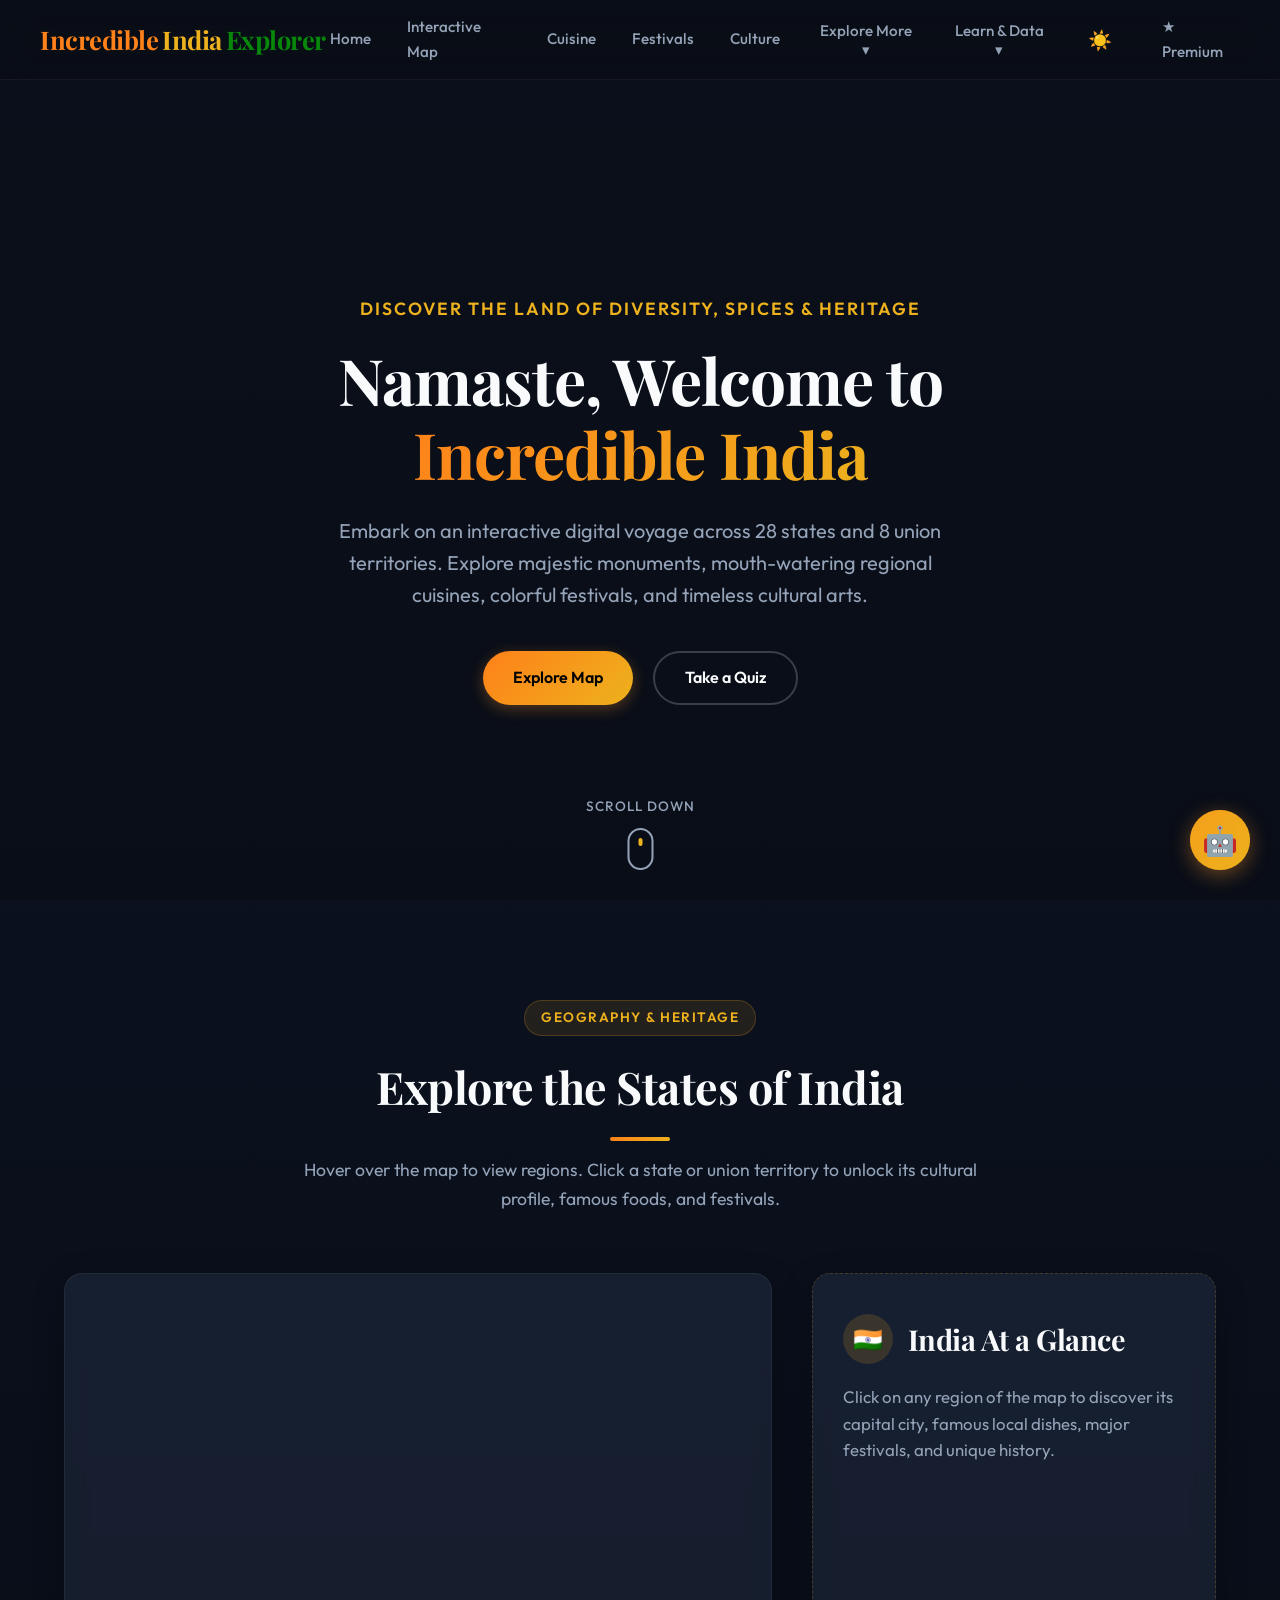
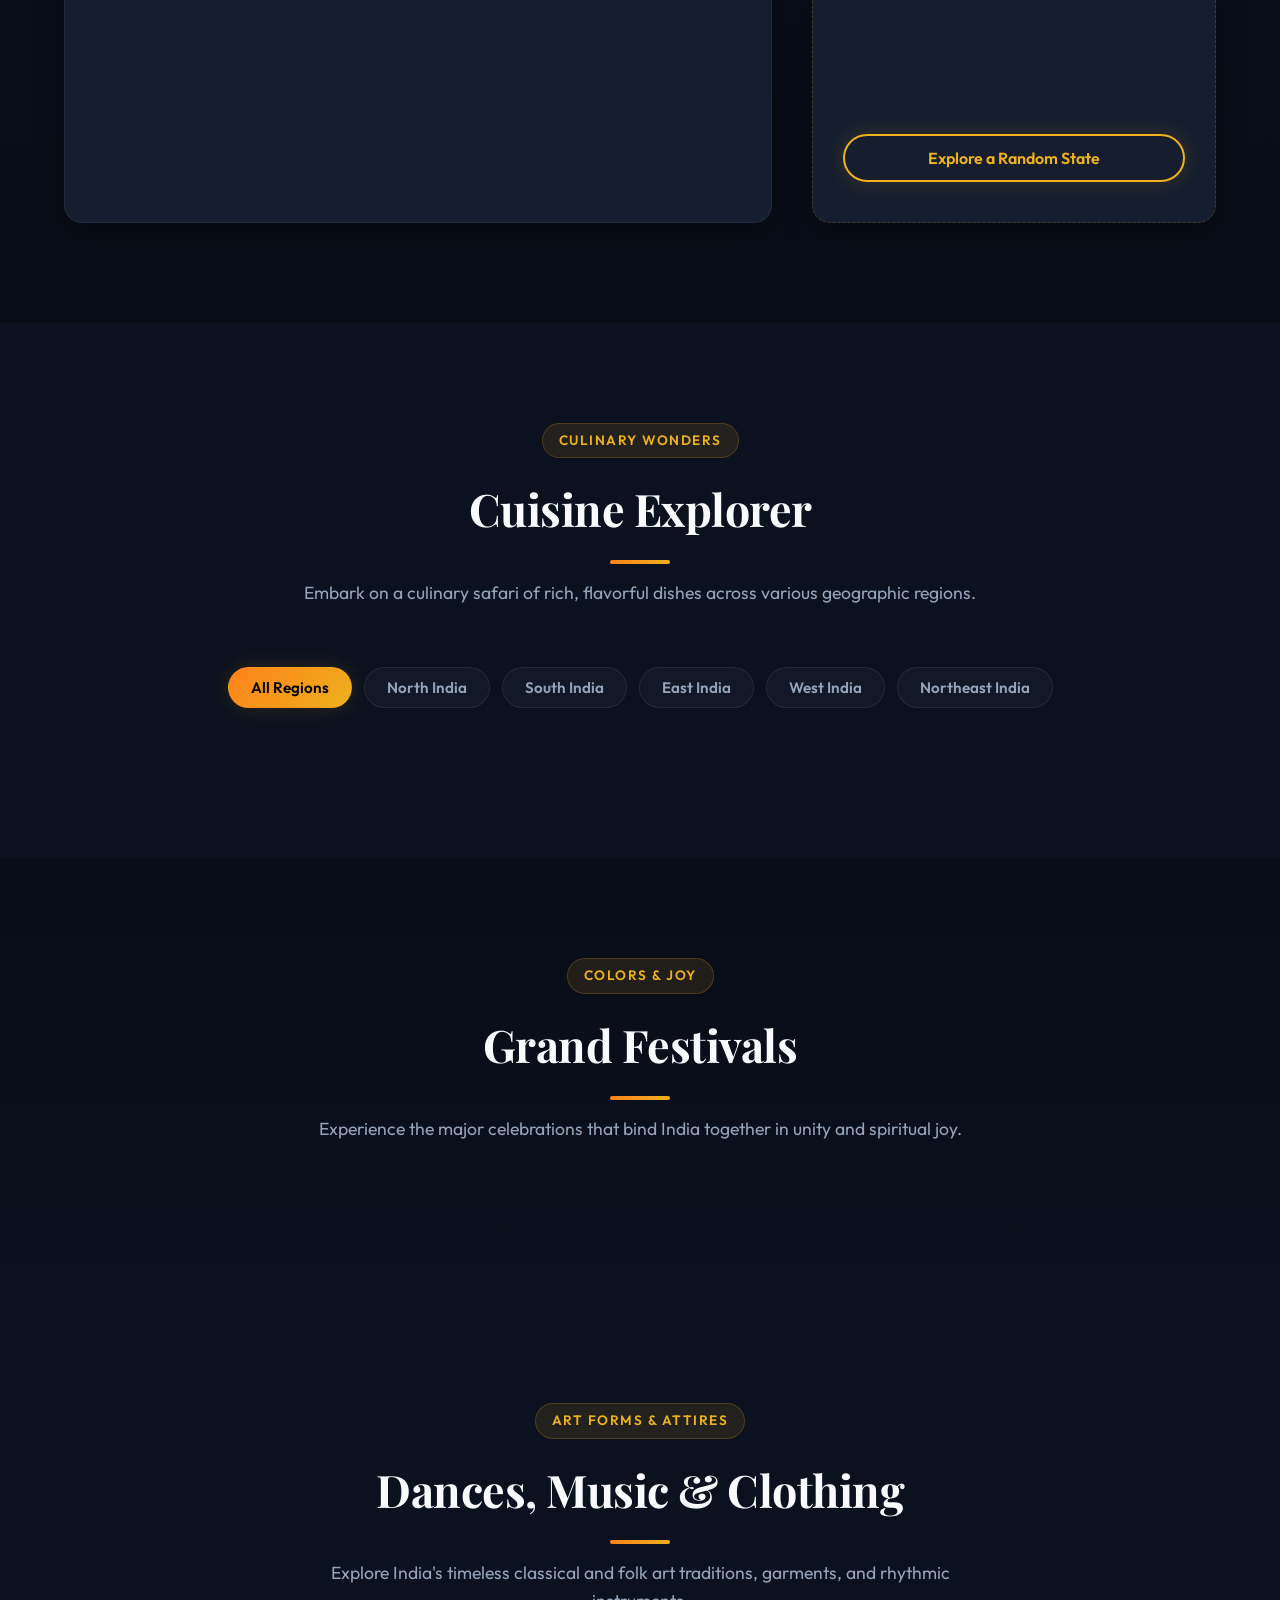
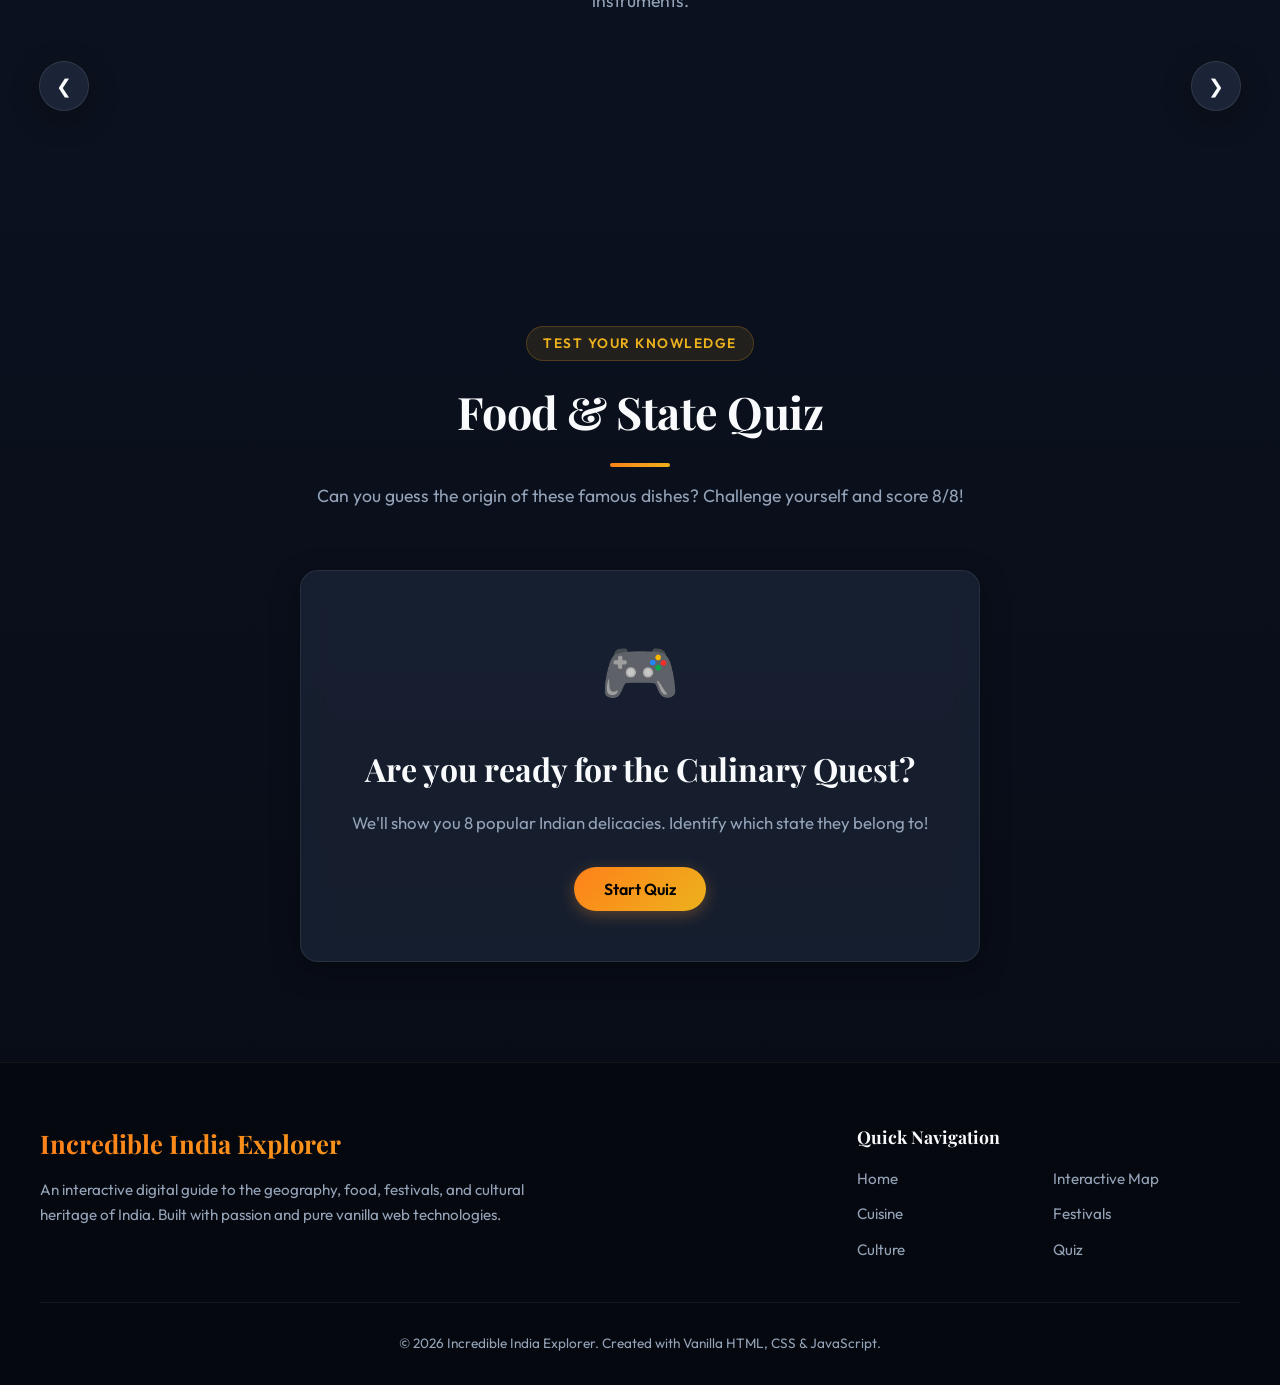
==== index.html @ e89ae126 "feat: add heritage sites explorer page" ====
<!DOCTYPE html>
<html lang="en">

<head>
    <meta charset="UTF-8">
    <meta name="viewport" content="width=device-width, initial-scale=1.0">
    <meta name="description"
        content="Incredible India Explorer - An interactive, animated digital tour of India's states, cuisines, festivals, dances, and vibrant culture.">
    <title>Incredible India Explorer</title>

    <!-- Google Fonts -->
    <link rel="preconnect" href="https://fonts.googleapis.com">
    <link rel="preconnect" href="https://fonts.gstatic.com" crossorigin>
    <link
        href="https://fonts.googleapis.com/css2?family=Outfit:wght@300;400;500;600;700;800&family=Playfair+Display:ital,wght@0,400;0,600;0,700;1,400&display=swap"
        rel="stylesheet">

    <!-- Custom Stylesheet -->
    <link rel="stylesheet" href="styles.css">
</head>

<body>

    <!-- Sticky Navigation Bar -->
    <header class="navbar" id="navbar">
        <div class="nav-container">
            <a href="#home" class="nav-logo" id="nav-logo">
                <span class="saffron">Incredible</span>
                <span class="gold">India</span>
                <span class="green">Explorer</span>
            </a>
            <button class="menu-toggle" id="menu-toggle" aria-label="Toggle Menu">
                <span class="bar"></span>
                <span class="bar"></span>
                <span class="bar"></span>
            </button>
            <nav class="nav-menu" id="nav-menu">
                <a href="index.html#home" class="nav-link active" id="link-home">Home</a>
                <a href="index.html#map" class="nav-link" id="link-map">Interactive Map</a>
                <a href="cuisine.html" class="nav-link" id="link-cuisine">Cuisine</a>
                <a href="festivals.html" class="nav-link" id="link-festivals">Festivals</a>
                <a href="culture.html" class="nav-link" id="link-culture">Culture</a>
                <div class="nav-dropdown">
                    <button class="nav-link dropdown-toggle" id="link-explore-more">Explore More ▾</button>
                    <div class="dropdown-menu">
                        <a href="travel.html" class="dropdown-item">Travel & Destinations</a>
                        <a href="wildlife.html" class="dropdown-item">Nature & Wildlife</a>
                        <a href="heritage.html" class="dropdown-item">Heritage Sites</a>
                        <a href="personalities.html" class="dropdown-item">Famous Personalities</a>
                        <a href="spiritual.html" class="dropdown-item">Spiritual India</a>
                        <a href="arts-crafts.html" class="dropdown-item">Arts & Crafts</a>
                    </div>
                </div>
                <div class="nav-dropdown">
                    <button class="nav-link dropdown-toggle" id="link-learn-data">Learn & Data ▾</button>
                    <div class="dropdown-menu">
                        <a href="smart-cities.html" class="dropdown-item">Smart Cities</a>
                        <a href="languages.html" class="dropdown-item">Languages of India</a>
                        <a href="data-india.html" class="dropdown-item">Data & Statistics</a>
                        <a href="learn.html" class="dropdown-item">Learn & Quiz</a>
                    </div>
                </div>
                <button id="theme-toggle" class="btn-theme-toggle" aria-label="Toggle Dark/Light Mode" title="Toggle Light Mode">☀️</button>
                <a href="premium.html" class="nav-link premium-link">★ Premium</a>
            </nav>
        </div>
    </header>

    <!-- Main Content -->
    <main>

        <!-- Hero Section -->
        <section id="home" class="hero-section scroll-section">
            <video autoplay muted loop playsinline class="hero-video">
                <source
                    src="https://assets.mixkit.co/videos/preview/mixkit-landscape-of-mountains-and-a-lake-at-sunset-31514-large.mp4"
                    type="video/mp4">
            </video>
            <div class="hero-overlay"></div>
            <div class="hero-content">
                <span class="hero-tagline animate-fade-in">Discover the land of diversity, spices & heritage</span>
                <h1 class="hero-title animate-slide-up">Namaste, Welcome to <br><span class="highlight">Incredible
                        India</span></h1>
                <p class="hero-description animate-fade-in-delayed">
                    Embark on an interactive digital voyage across 28 states and 8 union territories. Explore majestic
                    monuments, mouth-watering regional cuisines, colorful festivals, and timeless cultural arts.
                </p>
                <div class="hero-buttons animate-fade-in-delayed">
                    <a href="#map" class="btn btn-primary" id="btn-explore-map">Explore Map</a>
                    <a href="#quiz" class="btn btn-secondary" id="btn-start-quiz-hero">Take a Quiz</a>
                </div>
            </div>
            <div class="hero-scroll-indicator">
                <span>Scroll Down</span>
                <div class="mouse-icon">
                    <div class="wheel"></div>
                </div>
            </div>
        </section>

        <!-- Map Section -->
        <section id="map" class="map-section scroll-section fade-in-section">
            <div class="section-container">
                <div class="section-header">
                    <span class="section-badge">Geography & Heritage</span>
                    <h2>Explore the States of India</h2>
                    <p class="section-subtitle">Hover over the map to view regions. Click a state or union territory to
                        unlock its cultural profile, famous foods, and festivals.</p>
                </div>

                <div class="map-wrapper">
                    <!-- Interactive Map Container -->
                    <div class="map-container" id="map-container">
                        <!-- SVG map injected here by app.js -->
                        <div class="map-loading" id="map-loading">Loading interactive map...</div>
                    </div>

                    <!-- Quick Info Panel / Map Controls -->
                    <div class="map-sidebar">
                        <div class="info-card default-info" id="quick-info-panel">
                            <div id="info-panel-content">
                                <div class="info-card-header">
                                    <div class="icon-circle">🇮🇳</div>
                                    <h3>India At a Glance</h3>
                                </div>
                                <p class="info-card-text">
                                    Click on any region of the map to discover its capital city, famous local dishes,
                                    major festivals, and unique history.
                                </p>
                            </div>
                            <div class="map-action-box">
                                <button class="btn btn-gold ripple" id="btn-random-state">Explore a Random
                                    State</button>

                            </div>
                        </div>
                    </div>
                </div>
        </section>

        <!-- Cuisine Explorer Section -->
        <section id="cuisine" class="cuisine-section scroll-section fade-in-section">
            <div class="section-container">
                <div class="section-header">
                    <span class="section-badge">Culinary Wonders</span>
                    <h2>Cuisine Explorer</h2>
                    <p class="section-subtitle">Embark on a culinary safari of rich, flavorful dishes across various
                        geographic regions.</p>
                </div>

                <!-- Region Filter Tabs -->
                <div class="tab-container">
                    <button class="tab-btn active" data-region="all" id="tab-all">All Regions</button>
                    <button class="tab-btn" data-region="north" id="tab-north">North India</button>
                    <button class="tab-btn" data-region="south" id="tab-south">South India</button>
                    <button class="tab-btn" data-region="east" id="tab-east">East India</button>
                    <button class="tab-btn" data-region="west" id="tab-west">West India</button>
                    <button class="tab-btn" data-region="northeast" id="tab-northeast">Northeast India</button>
                </div>

                <!-- Cuisine Cards Grid -->
                <div class="cuisine-grid" id="cuisine-grid">
                    <!-- Dynamic cuisine cards injected here by app.js -->
                </div>
            </div>
        </section>

        <!-- Festivals Section -->
        <section id="festivals" class="festivals-section scroll-section fade-in-section">
            <div class="section-container">
                <div class="section-header">
                    <span class="section-badge">Colors & Joy</span>
                    <h2>Grand Festivals</h2>
                    <p class="section-subtitle">Experience the major celebrations that bind India together in unity and
                        spiritual joy.</p>
                </div>

                <!-- Festivals Scrollable Timeline / Cards -->
                <div class="festival-timeline" id="festival-timeline">
                    <!-- Dynamic festival cards injected here by app.js -->
                </div>
            </div>
        </section>

        <!-- Culture Section -->
        <section id="culture" class="culture-section scroll-section fade-in-section">
            <div class="section-container">
                <div class="section-header">
                    <span class="section-badge">Art Forms & Attires</span>
                    <h2>Dances, Music & Clothing</h2>
                    <p class="section-subtitle">Explore India's timeless classical and folk art traditions, garments,
                        and rhythmic instruments.</p>
                </div>

                <!-- Custom Slider Outer -->
                <div class="slider-wrapper">
                    <button class="slider-control prev" id="slider-prev" aria-label="Previous Slide">&#10094;</button>

                    <div class="slider-container" id="slider-container">
                        <div class="slider-track" id="slider-track">
                            <!-- Dynamic culture cards injected here by app.js -->
                        </div>
                    </div>

                    <button class="slider-control next" id="slider-next" aria-label="Next Slide">&#10095;</button>
                </div>

                <!-- Slider Navigation Dots -->
                <div class="slider-dots" id="slider-dots">
                    <!-- Dynamic dots injected here by app.js -->
                </div>
            </div>
        </section>

        <!-- Quiz Section -->
        <section id="quiz" class="quiz-section scroll-section fade-in-section">
            <div class="section-container">
                <div class="section-header">
                    <span class="section-badge">Test Your Knowledge</span>
                    <h2>Food & State Quiz</h2>
                    <p class="section-subtitle">Can you guess the origin of these famous dishes? Challenge yourself and
                        score 8/8!</p>
                </div>

                <div class="quiz-card" id="quiz-card">
                    <!-- Quiz Intro Screen -->
                    <div class="quiz-screen" id="quiz-intro-screen">
                        <div class="quiz-icon">🎮</div>
                        <h3>Are you ready for the Culinary Quest?</h3>
                        <p>We'll show you 8 popular Indian delicacies. Identify which state they belong to!</p>
                        <button class="btn btn-primary ripple" id="btn-start-quiz">Start Quiz</button>
                    </div>

                    <!-- Quiz Question Screen -->
                    <div class="quiz-screen hidden" id="quiz-question-screen">
                        <div class="quiz-progress-bar-wrapper">
                            <div class="quiz-progress-text">Question <span id="current-q-num">1</span> of 8</div>
                            <div class="quiz-progress-bar">
                                <div class="quiz-progress-fill" id="quiz-progress-fill"></div>
                            </div>
                        </div>

                        <h3 class="quiz-question" id="quiz-question-text">Which state is famous for the dish 'Litti
                            Chokha'?</h3>

                        <div class="quiz-options-grid" id="quiz-options-grid">
                            <!-- Dynamic options buttons injected here by app.js -->
                        </div>

                        <div class="quiz-feedback hidden" id="quiz-feedback">
                            <div class="feedback-icon" id="feedback-icon"></div>
                            <div class="feedback-text" id="feedback-text">Correct!</div>
                        </div>
                    </div>

                    <!-- Quiz Result Screen -->
                    <div class="quiz-screen hidden" id="quiz-result-screen">
                        <div class="quiz-icon" id="quiz-result-icon">🏆</div>
                        <h3>Quiz Completed!</h3>
                        <div class="quiz-score-display">
                            Your Score: <span id="quiz-final-score">0</span> / 8
                        </div>
                        <p id="quiz-result-message">Fantastic work! You are a true Indian Cuisine Connoisseur!</p>
                        <button class="btn btn-primary ripple" id="btn-restart-quiz">Play Again</button>
                    </div>
                </div>
            </div>
        </section>

    </main>

    <!-- Footer -->
    <footer class="footer">
        <div class="footer-container">
            <div class="footer-brand">
                <h3>Incredible India Explorer</h3>
                <p>An interactive digital guide to the geography, food, festivals, and cultural heritage of India. Built
                    with passion and pure vanilla web technologies.</p>
            </div>
            <div class="footer-links">
                <h4>Quick Navigation</h4>
                <ul>
                    <li><a href="index.html#home">Home</a></li>
                    <li><a href="index.html#map">Interactive Map</a></li>
                    <li><a href="cuisine.html">Cuisine</a></li>
                    <li><a href="festivals.html">Festivals</a></li>
                    <li><a href="culture.html">Culture</a></li>
                    <li><a href="index.html#quiz">Quiz</a></li>
                </ul>
            </div>
            
        </div>
        <div class="footer-credits" style="align-self: center;">
            <p>&copy; 2026 Incredible India Explorer. Created with Vanilla HTML, CSS & JavaScript.</p>
        </div>
    </footer>

    <!-- Animated Story Immersive Overlay Panel for States -->
    <div class="story-overlay" id="state-story-overlay">
        <!-- Controls Header: Close overlay & Audio Toggle -->
        <div class="story-controls-header">
            <button class="story-back-btn" id="state-story-back-btn">
                <span class="arrow">&larr;</span> Return to Map
            </button>
            <button class="story-audio-btn" id="state-story-audio-btn">
                <span class="audio-icon">🔊</span> Listen to Soundscape
            </button>
        </div>

        <!-- Overlay Split Grid -->
        <div class="story-split-grid">
            <!-- Left Side: Interactive Animation Canvas -->
            <div class="story-canvas" id="state-story-canvas">
                <div class="canvas-visual-frame">
                    <img id="state-story-img" src="" alt="State Map">
                    <div id="state-svg-container">
                        <!-- The SVG path of the state will be injected here -->
                    </div>
                    <!-- Dynamic particles container -->
                    <div class="canvas-particles" id="state-canvas-particles"></div>
                    <!-- Custom CSS shapes container -->
                    <div class="canvas-shape-container" id="state-canvas-shape-container"></div>
                </div>
            </div>

            <!-- Right Side: Storytelling Text Container -->
            <div class="story-content-panel">
                <div class="story-content-scroll">
                    <span class="story-subtitle" id="state-story-subtitle">State Profile</span>
                    <h2 class="story-title" id="state-story-title">Rajasthan</h2>

                    <p class="modal-capital-line">
                        Capital: <span id="state-story-capital" class="gold" style="font-weight: 600;">Jaipur</span>
                    </p>

                    <!-- Saffron-white-green horizontal accent bar -->
                    <div class="story-accent-bar">
                        <span class="saffron-dot"></span>
                        <span class="white-dot"></span>
                        <span class="green-dot"></span>
                    </div>

                    <div class="story-text-container">
                        <p class="story-paragraph drop-cap" id="state-story-main-text">
                            Story text will load here.
                        </p>
                    </div>

                    <!-- Highlights Box -->
                    <div class="story-highlights-box">
                        <h4>Cultural Highlights</h4>
                        <div class="highlights-grid" id="state-story-highlights-grid">
                            <!-- Injected by JS -->
                        </div>
                    </div>
                </div>
            </div>
        </div>
    </div>

    <!-- Floating Map Tooltip -->
    <div class="map-tooltip" id="map-tooltip">State Name</div>

    <!-- Scroll To Top Button -->
    <button class="btn-scroll-top" id="btn-scroll-top" aria-label="Scroll to Top">&#8593;</button>

    <!-- Bharat Guide AI FAB & Chat Window -->
    <div class="bharat-guide-container">
        <!-- Floating Action Button -->
        <button class="fab-guide" id="fab-guide" aria-label="Open Bharat Guide">
            <span class="fab-icon">🤖</span>
            <span class="fab-pulse"></span>
        </button>

        <!-- Chat Interface -->
        <div class="guide-chat-window glass-card" id="guide-chat-window">
            <div class="chat-header">
                <div class="chat-header-info">
                    <span class="bot-avatar">🤖</span>
                    <div>
                        <h4 class="saffron">Bharat Guide</h4>
                        <span class="online-status">Online • Ask about India</span>
                    </div>
                </div>
                <button class="btn-icon" id="btn-close-chat" aria-label="Close Chat">&times;</button>
            </div>

            <div class="chat-messages" id="chat-messages">
                <div class="message bot-message">
                    <div class="chat-body" id="chat-body">
                    <div class="chat-message bot">Namaste! I am Bharat, your personalized AI Travel Planner and Story Narrator. How can I assist you in exploring India today?</div>
                    
                    <div class="chat-chips">
                        <span class="chat-chip">🗺️ Plan a 5-day Kerala trip</span>
                        <span class="chat-chip">📖 Tell me a Rajput story</span>
                        <span class="chat-chip">🏛️ History of Taj Mahal</span>
                    </div>
                </div>
                </div>
            </div>

            <div class="chat-input-area">
                <input type="text" id="chat-input" placeholder="Type your question..." aria-label="Chat input">
                <button id="btn-send-msg" class="btn-send" aria-label="Send Message">➤</button>
            </div>
        </div>
    </div>

    <!-- JavaScript Files -->
    <script src="data.js"></script>
    <script src="chatbot-data.js"></script>
    <script src="app.js"></script>
</body>

</html>
---- styles.css ----
/* ==========================================================================
   INCREDIBLE INDIA EXPLORER - STYLESHEET
   Vanilla CSS with CSS Grid, Flexbox, Keyframes and Scroll-triggered animations.
   ========================================================================== */

/* Design Tokens & Theme Variables */
:root {
    --primary: hsl(27, 100%, 55%);
    /* #FF9933 - Energy, courage (default primary) */
    --primary-saffron: hsl(27, 100%, 55%);
    /* #FF9933 - Energy, courage */
    --primary-green: hsl(122, 90%, 28%);
    /* #128807 - Prosperity, life */
    --primary-gold: hsl(43, 85%, 52%);
    /* #FFB01F - Splendor, culture */
    --primary-gold-alt: hsl(40, 75%, 48%);
    --bg-dark-deep: hsl(222, 47%, 8%);
    /* #090D16 - Deep base bg */
    --bg-dark-card: rgba(30, 41, 59, 0.65);
    /* #1E293B with transparency */
    --bg-dark-modal: hsl(222, 35%, 12%);
    /* Dark modal solid */

    --text-light: hsl(210, 40%, 98%);
    /* Near white */
    --text-muted: hsl(215, 20%, 65%);
    /* Soft gray-blue */

    --gradient-saffron-gold: linear-gradient(135deg, var(--primary-saffron) 0%, var(--primary-gold) 100%);
    --gradient-gold-green: linear-gradient(135deg, var(--primary-gold) 0%, var(--primary-green) 100%);
    --gradient-card-border: linear-gradient(135deg, rgba(255, 153, 51, 0.15) 0%, rgba(18, 136, 7, 0.15) 100%);
    --gradient-card-border-hover: linear-gradient(135deg, var(--primary-saffron) 0%, var(--primary-gold) 50%, var(--primary-green) 100%);

    --shadow-soft: 0 8px 30px rgba(0, 0, 0, 0.3);
    --shadow-glow: 0 0 20px rgba(255, 176, 31, 0.15);
    --shadow-glow-active: 0 0 25px rgba(255, 153, 51, 0.35);

    --font-heading: 'Playfair Display', Georgia, serif;
    --font-body: 'Outfit', sans-serif;

    --navbar-height: 80px;
    --border-radius-lg: 18px;
    --border-radius-sm: 8px;
    --transition-smooth: all 0.4s cubic-bezier(0.165, 0.84, 0.44, 1);
    --transition-snappy: all 0.25s cubic-bezier(0.4, 0, 0.2, 1);
}

/* Base Reset & Typography */
* {
    margin: 0;
    padding: 0;
    box-sizing: border-box;
    scroll-behavior: smooth;
}

.hidden {
    display: none !important;
}

body {
    background-color: var(--bg-dark-deep);
    color: var(--text-light);
    font-family: var(--font-body);
    line-height: 1.6;
    overflow-x: hidden;
    -webkit-font-smoothing: antialiased;
}

a {
    color: inherit;
    text-decoration: none;
}

ul {
    list-style: none;
}

img {
    max-width: 100%;
    height: auto;
    display: block;
}

h1,
h2,
h3,
h4 {
    font-family: var(--font-heading);
    font-weight: 700;
}

button {
    font-family: var(--font-body);
}

/* Scrollbar Styling */
::-webkit-scrollbar {
    width: 10px;
}

::-webkit-scrollbar-track {
    background: var(--bg-dark-deep);
}

::-webkit-scrollbar-thumb {
    background: rgba(255, 176, 31, 0.2);
    border-radius: var(--border-radius-sm);
    border: 2px solid var(--bg-dark-deep);
}

::-webkit-scrollbar-thumb:hover {
    background: var(--primary-saffron);
}

/* ==========================================================================
   REUSABLE UTILITIES & COMPONENTS
   ========================================================================== */

.section-container {
    width: 100%;
    max-width: 1200px;
    margin: 0 auto;
    padding: 100px 24px;
}

.section-header {
    text-align: center;
    margin-bottom: 60px;
    max-width: 700px;
    margin-left: auto;
    margin-right: auto;
}

.section-badge {
    display: inline-block;
    padding: 6px 16px;
    border-radius: 30px;
    background: rgba(255, 176, 31, 0.1);
    color: var(--primary-gold);
    font-size: 0.85rem;
    font-weight: 600;
    letter-spacing: 1.5px;
    text-transform: uppercase;
    margin-bottom: 15px;
    border: 1px solid rgba(255, 176, 31, 0.2);
}

.section-header h2 {
    font-size: 2.8rem;
    margin-bottom: 15px;
    letter-spacing: -0.5px;
}

.section-header h2::after {
    content: '';
    display: block;
    width: 60px;
    height: 4px;
    background: var(--gradient-saffron-gold);
    margin: 15px auto 0;
    border-radius: 2px;
}

.section-subtitle {
    font-size: 1.1rem;
    color: var(--text-muted);
}

/* Buttons and Ripple effect foundation */
.btn {
    display: inline-flex;
    align-items: center;
    justify-content: center;
    padding: 12px 30px;
    font-size: 1rem;
    font-weight: 600;
    border-radius: 30px;
    cursor: pointer;
    transition: var(--transition-smooth);
    border: none;
    position: relative;
    overflow: hidden;
    z-index: 1;
}

.btn-primary {
    background: var(--gradient-saffron-gold);
    color: #000;
    box-shadow: 0 4px 15px rgba(255, 153, 51, 0.3);
}

.btn-primary:hover {
    transform: translateY(-2px);
    box-shadow: 0 8px 25px rgba(255, 153, 51, 0.5);
    background: linear-gradient(135deg, var(--primary-gold) 0%, var(--primary-saffron) 100%);
}

.btn-secondary {
    background: transparent;
    color: var(--text-light);
    border: 2px solid rgba(255, 255, 255, 0.2);
}

.btn-secondary:hover {
    background: rgba(255, 255, 255, 0.05);
    border-color: var(--text-light);
    transform: translateY(-2px);
}

.btn-gold {
    background: transparent;
    color: var(--primary-gold);
    border: 2px solid var(--primary-gold);
    box-shadow: var(--shadow-glow);
}

.btn-gold:hover {
    background: var(--primary-gold);
    color: #000;
    transform: translateY(-2px);
    box-shadow: 0 6px 20px rgba(255, 176, 31, 0.4);
}

/* Glassmorphism Cards Base */
.glass-card {
    background: var(--bg-dark-card);
    backdrop-filter: blur(12px);
    -webkit-backdrop-filter: blur(12px);
    border: 1px solid rgba(255, 255, 255, 0.08);
    border-radius: var(--border-radius-lg);
    box-shadow: var(--shadow-soft);
    transition: var(--transition-smooth);
}

/* Highlight badge coloring rules */
.saffron {
    color: var(--primary-saffron);
}

.gold {
    color: var(--primary-gold);
}

.green {
    color: var(--primary-green);
}

.saffron-bg {
    background: var(--primary-saffron);
    color: #000;
}

.gold-bg {
    background: var(--primary-gold);
    color: #000;
}

.green-bg {
    background: var(--primary-green);
    color: #fff;
}

/* ==========================================================================
   NAVIGATION BAR
   ========================================================================== */

.navbar {
    position: fixed;
    top: 0;
    left: 0;
    width: 100%;
    height: var(--navbar-height);
    background: rgba(9, 13, 22, 0.8);
    backdrop-filter: blur(15px);
    -webkit-backdrop-filter: blur(15px);
    border-bottom: 1px solid rgba(255, 255, 255, 0.06);
    z-index: 100;
    transition: var(--transition-snappy);
}

.navbar.scrolled {
    height: 70px;
    background: rgba(9, 13, 22, 0.95);
    box-shadow: var(--shadow-soft);
}

.nav-container {
    width: 100%;
    height: 100%;
    margin: 0;
    padding: 0 40px;
    /* Gives nice padding from the extreme edges */
    display: flex;
    align-items: center;
    justify-content: space-between;
}

.nav-logo {
    font-family: var(--font-heading);
    font-size: 1.6rem;
    font-weight: 700;
    letter-spacing: -0.5px;
    display: flex;
    gap: 4px;
}

.nav-menu {
    display: flex;
    gap: 28px;
    align-items: center;
}

.nav-link {
    font-size: 0.95rem;
    font-weight: 500;
    color: var(--text-muted);
    padding: 8px 4px;
    position: relative;
    transition: var(--transition-snappy);
}

.nav-link:hover {
    color: var(--text-light);
}

.nav-link::after {
    content: '';
    position: absolute;
    bottom: 0;
    left: 0;
    width: 0;
    height: 2px;
    background: var(--gradient-saffron-gold);
    transition: var(--transition-snappy);
}

.nav-link:hover::after,
.nav-link.active::after {
    width: 100%;
}

.nav-link.active {
    color: var(--primary-gold);
    font-weight: 600;
}

/* Mobile Menu Toggle */
.menu-toggle {
    display: none;
    flex-direction: column;
    gap: 5px;
    background: transparent;
    border: none;
    cursor: pointer;
    padding: 5px;
}

.menu-toggle .bar {
    width: 25px;
    height: 2px;
    background: var(--text-light);
    transition: var(--transition-snappy);
}

/* ==========================================================================
   HERO SECTION
   ========================================================================== */

.hero-section {
    position: relative;
    width: 100%;
    height: 100vh;
    display: flex;
    align-items: center;
    justify-content: center;
    padding: 0 24px;
    background-image: url('assets/hero_banner.png');
    background-size: cover;
    background-position: center;
    overflow: hidden;
}

.hero-video {
    position: absolute;
    top: 0;
    left: 0;
    width: 100%;
    height: 100%;
    object-fit: cover;
    z-index: 0;
}

.hero-overlay {
    position: absolute;
    top: 0;
    left: 0;
    width: 100%;
    height: 100%;
    background: linear-gradient(to bottom, rgba(9, 13, 22, 0.4) 0%, rgba(9, 13, 22, 0.9) 100%);
    z-index: 1;
}

.hero-content {
    position: relative;
    max-width: 800px;
    text-align: center;
    z-index: 2;
    padding-top: calc(var(--navbar-height) + 20px);
}

.hero-tagline {
    font-size: 1.1rem;
    font-weight: 600;
    text-transform: uppercase;
    letter-spacing: 2px;
    color: var(--primary-gold);
    display: block;
    margin-bottom: 20px;
}

.hero-title {
    font-size: 4rem;
    line-height: 1.15;
    margin-bottom: 25px;
    letter-spacing: -1px;
}

.hero-title .highlight {
    background: var(--gradient-saffron-gold);
    -webkit-background-clip: text;
    -webkit-text-fill-color: transparent;
    font-family: var(--font-heading);
}

.hero-description {
    font-size: 1.25rem;
    color: var(--text-muted);
    margin-bottom: 40px;
    max-width: 650px;
    margin-left: auto;
    margin-right: auto;
}

.hero-buttons {
    display: flex;
    gap: 20px;
    justify-content: center;
}

.hero-scroll-indicator {
    position: absolute;
    bottom: 30px;
    left: 50%;
    transform: translateX(-50%);
    display: flex;
    flex-direction: column;
    align-items: center;
    gap: 10px;
    color: var(--text-muted);
    font-size: 0.85rem;
    font-weight: 500;
    letter-spacing: 1px;
    text-transform: uppercase;
    z-index: 2;
}

.mouse-icon {
    width: 26px;
    height: 42px;
    border: 2px solid var(--text-muted);
    border-radius: 20px;
    position: relative;
}

.mouse-icon .wheel {
    width: 4px;
    height: 8px;
    background: var(--primary-gold);
    border-radius: 2px;
    position: absolute;
    top: 8px;
    left: 50%;
    transform: translateX(-50%);
    animation: scroll-wheel 1.5s infinite;
}

@keyframes scroll-wheel {
    0% {
        top: 8px;
        opacity: 1;
    }

    100% {
        top: 22px;
        opacity: 0;
    }
}

/* ==========================================================================
   INTERACTIVE MAP SECTION
   ========================================================================== */

.map-section {
    background: linear-gradient(to bottom, var(--bg-dark-deep) 0%, hsl(222, 47%, 6%) 100%);
}

.map-wrapper {
    display: grid;
    grid-template-columns: 1.4fr 0.8fr;
    gap: 40px;
    align-items: center;
}

.map-container {
    background: var(--bg-dark-card);
    backdrop-filter: blur(10px);
    border: 1px solid rgba(255, 255, 255, 0.06);
    border-radius: var(--border-radius-lg);
    padding: 30px;
    box-shadow: var(--shadow-soft);
    display: flex;
    align-items: center;
    justify-content: center;
    position: relative;
    min-height: 550px;
}

.map-loading {
    color: var(--text-muted);
    font-size: 1.1rem;
    animation: pulse 1.5s infinite ease-in-out;
}

/* SVG Map styling */
.india-svg-map {
    width: 100%;
    max-height: 580px;
    height: auto;
}

.india-svg-map path {
    fill: hsl(220, 25%, 20%);
    stroke: hsl(220, 25%, 35%);
    stroke-width: 1;
    stroke-linejoin: round;
    transition: var(--transition-snappy);
    cursor: pointer;
}

/* Map hover, selection styles */
.india-svg-map path:hover {
    fill: var(--primary-saffron);
    stroke: var(--primary-gold);
    stroke-width: 2;
    filter: drop-shadow(0 0 10px rgba(255, 153, 51, 0.4));
    transform: scale(1.002);
}

.india-svg-map path.highlighted-active {
    fill: var(--primary-gold) !important;
    stroke: var(--primary-saffron) !important;
    stroke-width: 2.5;
    animation: map-pulse-glow 2s infinite alternate;
}

@keyframes map-pulse-glow {
    0% {
        filter: drop-shadow(0 0 5px rgba(255, 176, 31, 0.5));
    }

    100% {
        filter: drop-shadow(0 0 20px rgba(255, 153, 51, 0.8));
    }
}

/* Sidebar panel control styles */
.map-sidebar {
    height: 100%;
    display: flex;
    align-items: stretch;
}

.info-card {
    background: var(--bg-dark-card);
    backdrop-filter: blur(10px);
    border: 1.5px dashed rgba(255, 176, 31, 0.2);
    border-radius: var(--border-radius-lg);
    padding: 40px 30px;
    display: flex;
    flex-direction: column;
    justify-content: center;
    box-shadow: var(--shadow-soft);
    width: 100%;
    transition: var(--transition-smooth);
}

.info-card.active-state {
    border-style: solid;
    border-color: rgba(255, 176, 31, 0.4);
    box-shadow: var(--shadow-glow);
}

.info-card-header {
    display: flex;
    align-items: center;
    gap: 15px;
    margin-bottom: 20px;
}

.icon-circle {
    width: 50px;
    height: 50px;
    border-radius: 50%;
    background: rgba(255, 176, 31, 0.15);
    display: flex;
    align-items: center;
    justify-content: center;
    font-size: 1.5rem;
}

.info-card h3 {
    font-size: 1.8rem;
    letter-spacing: -0.5px;
}

.info-card-text {
    font-size: 1.05rem;
    color: var(--text-muted);
    margin-bottom: 30px;
}

.map-action-box {
    margin-top: auto;
}

.btn-gold.ripple {
    width: 100%;
}

/* Floating Tooltip */
.map-tooltip {
    position: fixed;
    pointer-events: none;
    padding: 8px 16px;
    background: rgba(9, 13, 22, 0.95);
    border: 1.5px solid var(--primary-gold);
    color: var(--text-light);
    border-radius: var(--border-radius-sm);
    font-weight: 600;
    font-size: 0.9rem;
    box-shadow: var(--shadow-soft);
    opacity: 0;
    transition: opacity 0.1s ease-out;
    z-index: 1000;
}

/* ==========================================================================
   CUISINE EXPLORER SECTION
   ========================================================================== */

.cuisine-section {
    background: var(--bg-dark-deep);
}

.tab-container {
    display: flex;
    justify-content: center;
    flex-wrap: wrap;
    gap: 12px;
    margin-bottom: 50px;
}

.tab-btn {
    padding: 10px 22px;
    background: rgba(255, 255, 255, 0.03);
    border: 1px solid rgba(255, 255, 255, 0.08);
    border-radius: 30px;
    color: var(--text-muted);
    font-size: 0.95rem;
    font-weight: 600;
    cursor: pointer;
    transition: var(--transition-snappy);
}

.tab-btn:hover {
    color: var(--text-light);
    background: rgba(255, 255, 255, 0.07);
    border-color: rgba(255, 255, 255, 0.15);
}

.tab-btn.active {
    background: var(--gradient-saffron-gold);
    color: #000;
    border-color: transparent;
    box-shadow: var(--shadow-glow);
}

/* Cards Grid layout */
.cuisine-grid {
    display: grid;
    grid-template-columns: repeat(auto-fill, minmax(340px, 1fr));
    gap: 30px;
}

.cuisine-card {
    display: flex;
    flex-direction: column;
    height: 100%;
    overflow: hidden;
    position: relative;
    border-radius: var(--border-radius-lg);
    background: var(--bg-dark-card);
    border: 1px solid rgba(255, 255, 255, 0.08);
    box-shadow: var(--shadow-soft);
    transition: var(--transition-smooth);
}

.cuisine-card-image {
    position: relative;
    height: 220px;
    overflow: hidden;
}

.cuisine-card-image img {
    width: 100%;
    height: 100%;
    object-fit: cover;
    transition: transform 0.6s cubic-bezier(0.165, 0.84, 0.44, 1);
}

.cuisine-region-badge {
    position: absolute;
    top: 15px;
    right: 15px;
    padding: 5px 12px;
    border-radius: 20px;
    font-size: 0.75rem;
    font-weight: 700;
    text-transform: uppercase;
    letter-spacing: 1px;
}

.cuisine-card-body {
    padding: 25px;
    display: flex;
    flex-direction: column;
    flex-grow: 1;
}

.cuisine-origin {
    font-size: 0.8rem;
    font-weight: 600;
    color: var(--primary-gold);
    text-transform: uppercase;
    letter-spacing: 1px;
    margin-bottom: 5px;
}

.cuisine-card-body h3 {
    font-size: 1.45rem;
    margin-bottom: 12px;
    letter-spacing: -0.3px;
}

.cuisine-card-body p {
    font-size: 0.95rem;
    color: var(--text-muted);
}

/* Card hover glow, zoom and tilt simulations */
.cuisine-card:hover {
    transform: translateY(-8px) scale(1.02);
    box-shadow: var(--shadow-glow-active);
    border-color: rgba(255, 176, 31, 0.35);
}

.cuisine-card:hover .cuisine-card-image img {
    transform: scale(1.1);
}

/* ==========================================================================
   FESTIVALS SECTION
   ========================================================================== */

.festivals-section {
    background: linear-gradient(to bottom, hsl(222, 47%, 6%) 0%, var(--bg-dark-deep) 100%);
}

.festival-timeline {
    display: grid;
    grid-template-columns: repeat(auto-fill, minmax(350px, 1fr));
    gap: 30px;
}

.festival-card {
    background: var(--bg-dark-card);
    backdrop-filter: blur(10px);
    border: 1px solid rgba(255, 255, 255, 0.08);
    border-radius: var(--border-radius-lg);
    padding: 24px;
    display: flex;
    gap: 20px;
    align-items: center;
    cursor: pointer;
    transition: var(--transition-smooth);
}

.festival-card-img {
    width: 100px;
    height: 100px;
    border-radius: var(--border-radius-sm);
    object-fit: cover;
    flex-shrink: 0;
    border: 1.5px solid rgba(255, 255, 255, 0.06);
}

.festival-card-content {
    flex-grow: 1;
}

.festival-card-content h3 {
    font-size: 1.4rem;
    margin-bottom: 4px;
    letter-spacing: -0.3px;
}

.festival-card-content .subtitle {
    font-size: 0.85rem;
    color: var(--primary-gold);
    font-weight: 500;
    margin-bottom: 8px;
    text-transform: uppercase;
}

.festival-card-content p {
    font-size: 0.9rem;
    color: var(--text-muted);
    display: -webkit-box;
    -webkit-line-clamp: 2;
    -webkit-box-orient: vertical;
    overflow: hidden;
}

.festival-card:hover {
    transform: translateY(-5px);
    border-color: rgba(255, 153, 51, 0.4);
    box-shadow: 0 10px 25px rgba(255, 153, 51, 0.12);
}

/* ==========================================================================
   CULTURE SLIDER SECTION
   ========================================================================== */

.slider-wrapper {
    position: relative;
    display: flex;
    align-items: center;
    width: 100%;
}

.slider-container {
    width: 100%;
    overflow: hidden;
    padding: 10px 5px;
    /* Allow vertical page scroll but let JS handle horizontal swipe gestures */
    touch-action: pan-y;
}

.slider-track {
    display: flex;
    gap: 30px;
    transition: var(--transition-smooth);
}

.slider-card {
    min-width: calc((100% - 60px) / 3);
    max-width: calc((100% - 60px) / 3);
    background: var(--bg-dark-card);
    border: 1px solid rgba(255, 255, 255, 0.08);
    border-radius: var(--border-radius-lg);
    overflow: hidden;
    display: flex;
    flex-direction: column;
    box-shadow: var(--shadow-soft);
    transition: var(--transition-smooth);
}

.slider-card-img {
    height: 240px;
    width: 100%;
    object-fit: cover;
}

.slider-card-body {
    padding: 25px;
}

.slider-card-category {
    font-size: 0.75rem;
    font-weight: 700;
    text-transform: uppercase;
    letter-spacing: 1.5px;
    color: var(--primary-gold);
    margin-bottom: 6px;
}

.slider-card-body h3 {
    font-size: 1.5rem;
    margin-bottom: 10px;
}

.slider-card-body p {
    font-size: 0.95rem;
    color: var(--text-muted);
}

.slider-card:hover {
    transform: scale(1.02);
    border-color: rgba(18, 136, 7, 0.35);
    box-shadow: 0 10px 25px rgba(18, 136, 7, 0.15);
}

/* Slider buttons controls */
.slider-control {
    width: 50px;
    height: 50px;
    border-radius: 50%;
    background: rgba(30, 41, 59, 0.85);
    border: 1px solid rgba(255, 255, 255, 0.1);
    color: var(--text-light);
    font-size: 1.2rem;
    display: flex;
    align-items: center;
    justify-content: center;
    cursor: pointer;
    transition: var(--transition-snappy);
    position: absolute;
    top: 50%;
    transform: translateY(-50%);
    z-index: 10;
    box-shadow: var(--shadow-soft);
}

.slider-control:hover {
    background: var(--primary-gold);
    color: #000;
    border-color: transparent;
    box-shadow: var(--shadow-glow-active);
}

.slider-control.prev {
    left: -25px;
}

.slider-control.next {
    right: -25px;
}

.slider-dots {
    display: flex;
    justify-content: center;
    gap: 8px;
    margin-top: 30px;
}

.dot {
    width: 10px;
    height: 10px;
    border-radius: 50%;
    background: rgba(255, 255, 255, 0.15);
    cursor: pointer;
    transition: var(--transition-snappy);
}

.dot.active {
    background: var(--primary-gold);
    width: 24px;
    border-radius: 10px;
}

/* ==========================================================================
   QUIZ SECTION
   ========================================================================== */

.quiz-section {
    background: linear-gradient(to bottom, var(--bg-dark-deep) 0%, hsl(222, 47%, 6%) 100%);
}

.quiz-card {
    max-width: 680px;
    margin: 0 auto;
    background: var(--bg-dark-card);
    backdrop-filter: blur(12px);
    border: 1.5px solid rgba(255, 255, 255, 0.08);
    border-radius: var(--border-radius-lg);
    padding: 50px 40px;
    text-align: center;
    box-shadow: var(--shadow-soft);
}

.quiz-screen {
    transition: var(--transition-smooth);
}

.quiz-screen.hidden {
    display: none !important;
}

.quiz-icon {
    font-size: 4rem;
    margin-bottom: 20px;
}

.quiz-card h3 {
    font-size: 2rem;
    margin-bottom: 15px;
}

.quiz-card p {
    color: var(--text-muted);
    font-size: 1.05rem;
    margin-bottom: 30px;
}

/* Quiz progress items */
.quiz-progress-bar-wrapper {
    margin-bottom: 30px;
}

.quiz-progress-text {
    font-size: 0.85rem;
    font-weight: 700;
    text-transform: uppercase;
    letter-spacing: 1px;
    color: var(--primary-gold);
    margin-bottom: 10px;
    text-align: left;
}

.quiz-progress-bar {
    width: 100%;
    height: 6px;
    background: rgba(255, 255, 255, 0.08);
    border-radius: 10px;
    overflow: hidden;
}

.quiz-progress-fill {
    height: 100%;
    width: 12.5%;
    /* starts at 1/8 */
    background: var(--gradient-saffron-gold);
    border-radius: 10px;
    transition: width 0.3s ease;
}

.quiz-question {
    font-size: 1.6rem;
    margin-bottom: 35px;
    text-align: center;
    line-height: 1.35;
}

/* Option choices grid styles */
.quiz-options-grid {
    display: grid;
    grid-template-columns: 1fr 1fr;
    gap: 20px;
    margin-bottom: 30px;
}

.option-btn {
    padding: 18px 24px;
    background: rgba(255, 255, 255, 0.02);
    border: 1.5px solid rgba(255, 255, 255, 0.08);
    border-radius: 14px;
    color: var(--text-light);
    font-size: 1.05rem;
    font-weight: 600;
    cursor: pointer;
    transition: var(--transition-snappy);
    text-align: center;
}

.option-btn:hover {
    background: rgba(255, 255, 255, 0.06);
    border-color: rgba(255, 255, 255, 0.2);
    transform: translateY(-2px);
}

/* Correct/Incorrect choices coloring */
.option-btn.correct {
    background: rgba(18, 136, 7, 0.2) !important;
    border-color: var(--primary-green) !important;
    color: #fff !important;
    box-shadow: 0 0 15px rgba(18, 136, 7, 0.3);
}

.option-btn.wrong {
    background: rgba(239, 68, 68, 0.15) !important;
    border-color: #ef4444 !important;
    color: #fff !important;
}

.option-btn.disabled {
    pointer-events: none;
    opacity: 0.6;
}

/* Quiz feedback banner */
.quiz-feedback {
    display: flex;
    align-items: center;
    justify-content: center;
    gap: 10px;
    padding: 12px;
    border-radius: var(--border-radius-sm);
    margin-top: 20px;
    font-weight: 600;
    animation: bounce-in 0.4s ease;
}

.quiz-feedback.correct {
    background: rgba(18, 136, 7, 0.1);
    color: var(--primary-green);
}

.quiz-feedback.wrong {
    background: rgba(239, 68, 68, 0.1);
    color: #ef4444;
}

.quiz-feedback.hidden {
    display: none !important;
}

@keyframes bounce-in {
    0% {
        transform: scale(0.9);
        opacity: 0;
    }

    50% {
        transform: scale(1.03);
    }

    100% {
        transform: scale(1);
        opacity: 1;
    }
}

.quiz-score-display {
    font-size: 2.2rem;
    font-weight: 800;
    color: var(--primary-gold);
    margin: 15px 0 25px;
}

/* ==========================================================================
   FOOTER
   ========================================================================== */

.footer {
    background: hsl(222, 47%, 4%);
    border-top: 1px solid rgba(255, 255, 255, 0.05);
    padding: 60px 24px 30px;
}

.footer-container {
    max-width: 1200px;
    margin: 0 auto;
    display: grid;
    grid-template-columns: 2fr 1fr;
    gap: 50px;
    margin-bottom: 40px;
}

.footer-brand h3 {
    font-size: 1.6rem;
    margin-bottom: 15px;
    background: var(--gradient-saffron-gold);
    -webkit-background-clip: text;
    -webkit-text-fill-color: transparent;
}

.footer-brand p {
    color: var(--text-muted);
    font-size: 0.95rem;
    max-width: 500px;
}

.footer-links h4 {
    font-size: 1.1rem;
    margin-bottom: 15px;
}

.footer-links ul {
    display: grid;
    grid-template-columns: 1fr 1fr;
    gap: 10px;
}

.footer-links a {
    color: var(--text-muted);
    font-size: 0.95rem;
    transition: var(--transition-snappy);
}

.footer-links a:hover {
    color: var(--primary-gold);
    padding-left: 5px;
}

.footer-credits {
    max-width: 1200px;
    margin: 0 auto;
    padding-top: 30px;
    border-top: 1px solid rgba(255, 255, 255, 0.05);
    text-align: center;
    color: var(--text-muted);
    font-size: 0.85rem;
}

/* ==========================================================================
   DETAILS MODAL
   ========================================================================== */

.modal-backdrop {
    position: fixed;
    top: 0;
    left: 0;
    width: 100%;
    height: 100%;
    background: rgba(9, 13, 22, 0.85);
    backdrop-filter: blur(8px);
    -webkit-backdrop-filter: blur(8px);
    display: flex;
    align-items: center;
    justify-content: center;
    z-index: 1000;
    opacity: 0;
    pointer-events: none;
    transition: opacity 0.35s ease;
    padding: 20px;
}

.modal-backdrop.open {
    opacity: 1;
    pointer-events: auto;
}

.modal-card {
    background: var(--bg-dark-modal);
    border: 2px solid rgba(255, 176, 31, 0.25);
    border-radius: var(--border-radius-lg);
    width: 100%;
    max-width: 580px;
    box-shadow: 0 15px 40px rgba(0, 0, 0, 0.6);
    position: relative;
    padding: 40px;
    transform: scale(0.85);
    transition: transform 0.35s cubic-bezier(0.175, 0.885, 0.32, 1.275);
}

.modal-backdrop.open .modal-card {
    transform: scale(1);
}

.modal-close {
    position: absolute;
    top: 25px;
    right: 25px;
    width: 36px;
    height: 36px;
    border-radius: 50%;
    background: rgba(255, 255, 255, 0.04);
    border: none;
    color: var(--text-muted);
    font-size: 1.5rem;
    cursor: pointer;
    display: flex;
    align-items: center;
    justify-content: center;
    transition: var(--transition-snappy);
}

.modal-close:hover {
    background: rgba(255, 255, 255, 0.1);
    color: var(--text-light);
    transform: rotate(90deg);
}

.modal-header {
    margin-bottom: 25px;
}

.modal-badge {
    display: inline-block;
    padding: 4px 12px;
    border-radius: 20px;
    font-size: 0.75rem;
    font-weight: 700;
    text-transform: uppercase;
    letter-spacing: 1px;
    margin-bottom: 12px;
}

.modal-header h3 {
    font-size: 2.2rem;
    margin-bottom: 4px;
    letter-spacing: -0.5px;
}

.modal-capital-line {
    font-size: 1.05rem;
    color: var(--text-muted);
}

.modal-capital-line span {
    font-weight: 600;
}

.modal-section {
    margin-bottom: 30px;
}

.modal-section h4 {
    font-size: 1rem;
    font-weight: 700;
    text-transform: uppercase;
    letter-spacing: 1px;
    color: var(--primary-gold);
    margin-bottom: 10px;
}

.modal-section p {
    color: var(--text-muted);
    font-size: 1.05rem;
}

.modal-meta-grid {
    display: grid;
    grid-template-columns: 1fr 1fr;
    gap: 20px;
}

.meta-item {
    background: rgba(255, 255, 255, 0.02);
    border: 1px solid rgba(255, 255, 255, 0.05);
    border-radius: 12px;
    padding: 15px 20px;
    display: flex;
    gap: 15px;
    align-items: center;
}

.meta-icon {
    font-size: 1.8rem;
}

.meta-content h5 {
    font-size: 0.8rem;
    font-weight: 700;
    text-transform: uppercase;
    letter-spacing: 1px;
    color: var(--text-muted);
    margin-bottom: 2px;
}

.meta-content p {
    font-size: 0.95rem;
    font-weight: 600;
    color: var(--text-light);
}

/* ==========================================================================
   SCROLL TO TOP & SCROLL ANIMATIONS
   ========================================================================== */

.btn-scroll-top {
    position: fixed;
    bottom: 30px;
    right: 30px;
    width: 46px;
    height: 46px;
    border-radius: 50%;
    background: var(--bg-dark-card);
    border: 1px solid rgba(255, 176, 31, 0.25);
    color: var(--primary-gold);
    font-size: 1.2rem;
    cursor: pointer;
    display: flex;
    align-items: center;
    justify-content: center;
    box-shadow: var(--shadow-soft);
    opacity: 0;
    pointer-events: none;
    transform: translateY(10px);
    transition: var(--transition-smooth);
    z-index: 90;
}

.btn-scroll-top.visible {
    opacity: 1;
    pointer-events: auto;
    transform: translateY(0);
}

.btn-scroll-top:hover {
    background: var(--primary-gold);
    color: #000;
    border-color: transparent;
    box-shadow: var(--shadow-glow-active);
}

/* Scroll-triggered Fade in anims */
.fade-in-section {
    opacity: 0;
    transform: translateY(30px);
    transition: opacity 0.8s ease-out, transform 0.8s cubic-bezier(0.165, 0.84, 0.44, 1);
}

.fade-in-section.is-visible {
    opacity: 1;
    transform: translateY(0);
}

/* Header fade in delays */
.animate-fade-in {
    opacity: 0;
    animation: fade-in 1s forwards ease-out;
}

.animate-slide-up {
    opacity: 0;
    transform: translateY(40px);
    animation: slide-up 1s forwards cubic-bezier(0.165, 0.84, 0.44, 1);
    animation-delay: 0.2s;
}

.animate-fade-in-delayed {
    opacity: 0;
    animation: fade-in 1s forwards ease-out;
    animation-delay: 0.5s;
}

@keyframes fade-in {
    from {
        opacity: 0;
    }

    to {
        opacity: 1;
    }
}

@keyframes slide-up {
    from {
        opacity: 0;
        transform: translateY(40px);
    }

    to {
        opacity: 1;
        transform: translateY(0);
    }
}

@keyframes pulse {

    0%,
    100% {
        opacity: 0.6;
    }

    50% {
        opacity: 1;
    }
}

/* ==========================================================================
   RESPONSIVE DESIGN (MEDIA QUERIES)
   ========================================================================== */

@media (max-width: 1024px) {
    .section-header h2 {
        font-size: 2.4rem;
    }

    .map-wrapper {
        grid-template-columns: 1fr;
        gap: 30px;
    }

    .map-sidebar {
        max-width: 600px;
        margin: 0 auto;
        width: 100%;
    }

    .slider-card {
        min-width: calc((100% - 30px) / 2);
        max-width: calc((100% - 30px) / 2);
    }
}

@media (max-width: 768px) {
    :root {
        --navbar-height: 70px;
    }

    /* Mobile nav overrides */
    .menu-toggle {
        display: flex;
    }

    .nav-menu {
        position: absolute;
        top: var(--navbar-height);
        left: 0;
        width: 100%;
        height: calc(100vh - var(--navbar-height));
        background: hsl(222, 47%, 6%);
        flex-direction: column;
        justify-content: center;
        gap: 30px;
        transform: translateX(100%);
        transition: transform 0.4s cubic-bezier(0.165, 0.84, 0.44, 1);
        border-top: 1px solid rgba(255, 255, 255, 0.05);
        padding-bottom: 80px;
        /* offset for visual centering */
    }

    .nav-menu.open {
        transform: translateX(0);
    }

    /* burger menu morph */
    .menu-toggle.open .bar:nth-child(1) {
        transform: translateY(7px) rotate(45deg);
    }

    .menu-toggle.open .bar:nth-child(2) {
        opacity: 0;
    }

    .menu-toggle.open .bar:nth-child(3) {
        transform: translateY(-7px) rotate(-45deg);
    }

    .hero-title {
        font-size: 2.6rem;
    }

    .hero-description {
        font-size: 1.1rem;
    }

    .hero-buttons {
        flex-direction: column;
        gap: 12px;
    }

    .section-header h2 {
        font-size: 2rem;
    }

    .section-container {
        padding: 60px 16px;
    }

    .cuisine-grid {
        grid-template-columns: 1fr;
    }

    .slider-card {
        min-width: 100%;
        max-width: 100%;
    }

    .festival-card {
        flex-direction: column;
        text-align: center;
        padding: 30px 20px;
    }

    .festival-card-img {
        width: 120px;
        height: 120px;
    }

    .quiz-options-grid {
        grid-template-columns: 1fr;
        gap: 15px;
    }

    .quiz-card {
        padding: 30px 20px;
    }

    .modal-card {
        padding: 30px 20px;
    }

    .modal-meta-grid {
        grid-template-columns: 1fr;
    }

    .footer-container {
        grid-template-columns: 1fr;
        gap: 30px;
    }

    .footer-links ul {
        grid-template-columns: 1fr;
    }

    .slider-control {
        display: none;
        /* Swipe/scroll is native on mobile */
    }
}

/* ==========================================================================
   SUB-PAGES GENERAL STYLES
   ========================================================================== */
.page-padding {
    padding-top: 100px;
}

.sub-hero {
    position: relative;
    height: 380px;
    background: url('assets/hero_banner.png') center center/cover no-repeat;
    display: flex;
    align-items: center;
    justify-content: center;
    text-align: center;
    border-bottom: 1px solid rgba(255, 255, 255, 0.08);
    overflow: hidden;
}

.sub-hero-overlay {
    position: absolute;
    top: 0;
    left: 0;
    width: 100%;
    height: 100%;
    background: linear-gradient(180deg, rgba(9, 13, 22, 0.45) 0%, rgba(9, 13, 22, 0.92) 100%);
    z-index: 1;
}

.sub-hero-content {
    position: relative;
    z-index: 2;
    max-width: 800px;
    padding: 0 24px;
}

.sub-hero-badge {
    display: inline-block;
    padding: 6px 16px;
    border-radius: 30px;
    font-size: 0.8rem;
    font-weight: 700;
    text-transform: uppercase;
    letter-spacing: 1.5px;
    margin-bottom: 20px;
    box-shadow: var(--shadow-glow);
}

.sub-hero h1 {
    font-family: 'Playfair Display', serif;
    font-size: 3.5rem;
    font-weight: 700;
    margin-bottom: 15px;
    letter-spacing: -1px;
}

.sub-hero p {
    font-size: 1.15rem;
    color: var(--text-muted);
    line-height: 1.6;
}

/* ==========================================================================
   CUISINE PAGE DETAILS DRAWER
   ========================================================================== */
.filters-bar-wrapper {
    display: flex;
    justify-content: space-between;
    align-items: center;
    margin-top: 40px;
    margin-bottom: 50px;
    flex-wrap: wrap;
    gap: 20px;
}

.filters-bar-wrapper .tab-container {
    margin-bottom: 0;
}

.search-box-wrapper {
    position: relative;
    width: 320px;
}

.search-input {
    width: 100%;
    padding: 12px 45px 12px 20px;
    background: rgba(255, 255, 255, 0.03);
    border: 1.5px solid rgba(255, 255, 255, 0.08);
    border-radius: 30px;
    color: var(--text-light);
    font-size: 0.95rem;
    font-family: inherit;
    transition: var(--transition-snappy);
}

.search-input:focus {
    outline: none;
    border-color: var(--primary-gold);
    background: rgba(255, 255, 255, 0.05);
    box-shadow: 0 0 15px rgba(255, 176, 31, 0.15);
}

.search-icon {
    position: absolute;
    top: 50%;
    right: 20px;
    transform: translateY(-50%);
    font-size: 1.05rem;
    color: var(--text-muted);
    pointer-events: none;
}

.drawer-backdrop {
    position: fixed;
    top: 0;
    right: 0;
    width: 100%;
    height: 100%;
    background: rgba(9, 13, 22, 0.7);
    backdrop-filter: blur(8px);
    z-index: 2000;
    opacity: 0;
    pointer-events: none;
    transition: opacity 0.4s ease;
}

.drawer-backdrop.open {
    opacity: 1;
    pointer-events: auto;
}

.drawer-panel {
    position: absolute;
    top: 0;
    right: 0;
    width: 100%;
    max-width: 500px;
    height: 100%;
    background: var(--bg-dark-modal);
    border-left: 2px solid rgba(255, 176, 31, 0.25);
    box-shadow: -10px 0 40px rgba(0, 0, 0, 0.6);
    padding: 40px;
    transform: translateX(100%);
    transition: transform 0.4s cubic-bezier(0.16, 1, 0.3, 1);
    display: flex;
    flex-direction: column;
    overflow-y: auto;
}

.drawer-backdrop.open .drawer-panel {
    transform: translateX(0);
}

.drawer-close {
    position: absolute;
    top: 25px;
    left: 25px;
    width: 36px;
    height: 36px;
    border-radius: 50%;
    background: rgba(255, 255, 255, 0.04);
    border: none;
    color: var(--text-muted);
    font-size: 1.5rem;
    cursor: pointer;
    display: flex;
    align-items: center;
    justify-content: center;
    transition: var(--transition-snappy);
}

.drawer-close:hover {
    background: rgba(255, 255, 255, 0.1);
    color: var(--text-light);
    transform: rotate(90deg);
}

.drawer-header {
    margin-top: 40px;
    margin-bottom: 25px;
}

.drawer-badge {
    display: inline-block;
    padding: 4px 12px;
    border-radius: 20px;
    font-size: 0.75rem;
    font-weight: 700;
    text-transform: uppercase;
    letter-spacing: 1px;
    margin-bottom: 12px;
}

.drawer-header h3 {
    font-size: 2.2rem;
    margin-bottom: 4px;
    letter-spacing: -0.5px;
}

.drawer-subtitle {
    font-size: 1rem;
    font-weight: 600;
    color: var(--primary-gold);
    text-transform: uppercase;
    letter-spacing: 1px;
}

.drawer-img-container {
    width: 100%;
    height: 250px;
    border-radius: var(--border-radius-lg);
    overflow: hidden;
    margin-bottom: 30px;
    border: 1px solid rgba(255, 255, 255, 0.08);
}

.drawer-img-container img {
    width: 100%;
    height: 100%;
    object-fit: cover;
}

.drawer-section {
    margin-bottom: 30px;
}

.drawer-section h4 {
    font-size: 1rem;
    font-weight: 700;
    text-transform: uppercase;
    letter-spacing: 1.5px;
    color: var(--text-light);
    margin-bottom: 15px;
    border-bottom: 1px solid rgba(255, 255, 255, 0.08);
    padding-bottom: 8px;
}

.drawer-section p {
    font-size: 1rem;
    color: var(--text-muted);
    line-height: 1.6;
}

.flavor-profiles-grid {
    display: flex;
    flex-direction: column;
    gap: 15px;
}

.flavor-item {
    display: flex;
    flex-direction: column;
    gap: 6px;
}

.flavor-label {
    font-size: 0.85rem;
    font-weight: 600;
    color: var(--text-muted);
    text-transform: uppercase;
}

.flavor-bar-bg {
    width: 100%;
    height: 8px;
    background: rgba(255, 255, 255, 0.06);
    border-radius: 10px;
    overflow: hidden;
}

.flavor-bar-fill {
    height: 100%;
    background: var(--gradient-saffron-gold);
    border-radius: 10px;
    width: 0%;
    transition: width 1s cubic-bezier(0.1, 0.8, 0.2, 1);
}

.ingredients-list {
    list-style: none;
    display: grid;
    grid-template-columns: 1fr 1fr;
    gap: 12px;
}

.ingredients-list li {
    position: relative;
    padding-left: 20px;
    font-size: 0.95rem;
    color: var(--text-muted);
}

.ingredients-list li::before {
    content: '•';
    position: absolute;
    left: 0;
    color: var(--primary-gold);
    font-size: 1.2rem;
    line-height: 1;
}

/* ==========================================================================
   FESTIVALS STORY OVERLAY PANEL
   ========================================================================== */
.story-overlay {
    position: fixed;
    top: 0;
    left: 0;
    width: 100%;
    height: 100%;
    background: var(--bg-dark-deep);
    z-index: 2500;
    display: flex;
    flex-direction: column;
    opacity: 0;
    pointer-events: none;
    transition: opacity 0.5s cubic-bezier(0.16, 1, 0.3, 1);
}

.story-overlay.open {
    opacity: 1;
    pointer-events: auto;
}

.story-back-btn {
    position: absolute;
    top: 30px;
    left: 40px;
    background: rgba(255, 255, 255, 0.03);
    border: 1px solid rgba(255, 255, 255, 0.08);
    color: var(--text-muted);
    padding: 10px 20px;
    border-radius: 30px;
    font-size: 0.95rem;
    font-weight: 600;
    cursor: pointer;
    z-index: 2600;
    transition: var(--transition-snappy);
    display: flex;
    align-items: center;
    gap: 8px;
}

.story-back-btn:hover {
    color: var(--text-light);
    border-color: var(--primary-gold);
    background: rgba(255, 255, 255, 0.07);
    box-shadow: 0 0 15px rgba(255, 176, 31, 0.15);
}

.story-split-grid {
    display: grid;
    grid-template-columns: 1fr 1.1fr;
    height: 100%;
    width: 100%;
}

.story-canvas {
    background: radial-gradient(circle at center, #111b2b 0%, #06090e 100%);
    display: flex;
    align-items: center;
    justify-content: center;
    position: relative;
    height: 100%;
    overflow: hidden;
    border-right: 1px solid rgba(255, 255, 255, 0.06);
}

.canvas-visual-frame {
    position: relative;
    width: 80%;
    max-width: 480px;
    height: 60%;
    max-height: 480px;
    border-radius: var(--border-radius-lg);
    overflow: hidden;
    border: 2px solid rgba(255, 255, 255, 0.08);
    box-shadow: 0 20px 50px rgba(0, 0, 0, 0.6);
    z-index: 5;
}

.canvas-visual-frame img {
    width: 100%;
    height: 100%;
    object-fit: cover;
}

.canvas-particles {
    position: absolute;
    top: 0;
    left: 0;
    width: 100%;
    height: 100%;
    pointer-events: none;
    z-index: 6;
}

.story-content-panel {
    background: var(--bg-dark-card);
    padding: 120px 80px 60px 80px;
    display: flex;
    flex-direction: column;
    height: 100%;
    overflow-y: auto;
}

.story-content-scroll {
    max-width: 600px;
}

.story-subtitle {
    font-size: 0.95rem;
    font-weight: 700;
    text-transform: uppercase;
    letter-spacing: 2px;
    color: var(--primary-gold);
    display: block;
    margin-bottom: 8px;
    animation: fade-in 0.8s ease;
}

.story-title {
    font-family: 'Playfair Display', serif;
    font-size: 3.8rem;
    font-weight: 700;
    margin-bottom: 20px;
    letter-spacing: -1.5px;
    animation: slide-up-mild 0.8s ease;
}

.story-accent-bar {
    display: flex;
    gap: 8px;
    margin-bottom: 40px;
    animation: fade-in-delayed 1s ease;
}

.story-accent-bar span {
    width: 30px;
    height: 4px;
    border-radius: 4px;
}

.saffron-dot {
    background: var(--primary-saffron);
}

.white-dot {
    background: #fff;
}

.green-dot {
    background: var(--primary-green);
}

.story-text-container {
    font-size: 1.15rem;
    color: var(--text-light);
    line-height: 1.8;
    margin-bottom: 40px;
    animation: fade-in-delayed 1.2s ease;
}

.story-paragraph {
    margin-bottom: 20px;
    color: rgba(255, 255, 255, 0.85);
}

.drop-cap::first-letter {
    font-family: 'Playfair Display', serif;
    font-size: 3.8rem;
    float: left;
    line-height: 0.9;
    padding-right: 12px;
    font-weight: 700;
    color: var(--primary-saffron);
}

.story-highlights-box {
    background: rgba(255, 255, 255, 0.02);
    border: 1px solid rgba(255, 255, 255, 0.05);
    border-radius: var(--border-radius-md);
    padding: 30px;
    animation: fade-in-delayed 1.4s ease;
}

.story-highlights-box h4 {
    font-size: 1rem;
    font-weight: 700;
    text-transform: uppercase;
    letter-spacing: 1.5px;
    margin-bottom: 20px;
    color: var(--text-light);
}

.highlights-grid {
    display: grid;
    grid-template-columns: 1fr 1fr;
    gap: 20px;
}

.highlight-bullet {
    display: flex;
    align-items: center;
    gap: 12px;
    font-size: 0.95rem;
    color: var(--text-muted);
}

.bullet-icon {
    font-size: 1.4rem;
}

/* Dynamic Festival Particle Styles */
.diya-particle {
    position: absolute;
    width: 24px;
    height: 24px;
    background: radial-gradient(circle, rgba(255, 153, 51, 1) 0%, rgba(255, 153, 51, 0) 70%);
    border-radius: 50%;
    animation: float-up 6s infinite ease-in-out;
    opacity: 0.7;
}

.sparkle-particle {
    position: absolute;
    width: 4px;
    height: 4px;
    background: white;
    border-radius: 50%;
    box-shadow: 0 0 8px #ffb01f;
    animation: sparkle-burst 1.5s infinite ease-out;
}

.splash-particle {
    position: absolute;
    border-radius: 50%;
    opacity: 0.6;
    animation: splash-drift 8s infinite linear;
}

.star-particle {
    position: absolute;
    font-size: 1.2rem;
    color: #ffd700;
    animation: twinkle 3s infinite ease-in-out;
    opacity: 0.2;
}

.steam-particle {
    position: absolute;
    width: 15px;
    height: 15px;
    background: rgba(255, 255, 255, 0.15);
    border-radius: 50%;
    filter: blur(4px);
    animation: steam-rise 4s infinite linear;
}

.leaf-particle {
    position: absolute;
    font-size: 1.2rem;
    color: #4caf50;
    animation: leaf-sway 7s infinite ease-in-out;
}

/* Animations for Particles */
@keyframes float-up {
    0% {
        transform: translateY(100%) scale(0.6);
        opacity: 0;
    }

    50% {
        opacity: 0.8;
    }

    100% {
        transform: translateY(-100px) scale(1.1);
        opacity: 0;
    }
}

@keyframes sparkle-burst {
    0% {
        transform: translate(0, 0) scale(0);
        opacity: 1;
    }

    100% {
        transform: translate(var(--x), var(--y)) scale(1);
        opacity: 0;
    }
}

@keyframes splash-drift {
    0% {
        transform: translate(0, 0) rotate(0deg) scale(0.8);
    }

    50% {
        transform: translate(var(--x), var(--y)) rotate(180deg) scale(1.2);
    }

    100% {
        transform: translate(calc(var(--x) * 1.5), calc(var(--y) * 1.5)) rotate(360deg) scale(0.5);
        opacity: 0;
    }
}

@keyframes twinkle {

    0%,
    100% {
        transform: scale(0.7);
        opacity: 0.2;
    }

    50% {
        transform: scale(1.3);
        opacity: 0.9;
    }
}

@keyframes steam-rise {
    0% {
        transform: translateY(80%) scale(0.5);
        opacity: 0;
    }

    30% {
        opacity: 0.4;
    }

    100% {
        transform: translateY(-120%) scale(1.8) translateX(var(--x));
        opacity: 0;
    }
}

@keyframes leaf-sway {
    0% {
        transform: translateY(-50px) rotate(0deg) translateX(0px);
        opacity: 0;
    }

    20% {
        opacity: 0.8;
    }

    100% {
        transform: translateY(110vh) rotate(360deg) translateX(var(--x));
        opacity: 0;
    }
}

@keyframes slide-up-mild {
    0% {
        transform: translateY(30px);
        opacity: 0;
    }

    100% {
        transform: translateY(0);
        opacity: 1;
    }
}

/* ==========================================================================
   CULTURE STANDALONE CATALOG
   ========================================================================== */
.culture-grid-container {
    display: grid;
    grid-template-columns: repeat(auto-fill, minmax(360px, 1fr));
    gap: 30px;
    margin-top: 20px;
}

.culture-card-standalone {
    background: var(--bg-dark-card);
    border: 1px solid rgba(255, 255, 255, 0.08);
    border-radius: var(--border-radius-lg);
    overflow: hidden;
    display: flex;
    flex-direction: column;
    box-shadow: var(--shadow-soft);
    transition: var(--transition-smooth);
    cursor: pointer;
    height: 100%;
}

.culture-card-standalone:hover {
    transform: translateY(-8px);
    box-shadow: 0 15px 35px rgba(255, 176, 31, 0.12);
    border-color: rgba(255, 176, 31, 0.3);
}

.culture-card-standalone img {
    height: 240px;
    width: 100%;
    object-fit: cover;
    transition: transform 0.6s cubic-bezier(0.165, 0.84, 0.44, 1);
}

.culture-card-standalone:hover img {
    transform: scale(1.06);
}

/* ==========================================================================
   RESPONSIVE DESIGN ADDITIONS
   ========================================================================== */
@media (max-width: 1024px) {
    .story-split-grid {
        grid-template-columns: 1fr;
    }

    .story-canvas {
        height: 45vh;
        border-right: none;
        border-bottom: 1px solid rgba(255, 255, 255, 0.06);
    }

    .canvas-visual-frame {
        height: 80%;
    }

    .story-content-panel {
        padding: 60px 40px;
    }

    .story-title {
        font-size: 2.8rem;
    }
}

@media (max-width: 768px) {
    .filters-bar-wrapper {
        flex-direction: column;
        align-items: stretch;
    }

    .search-box-wrapper {
        width: 100%;
    }

    .drawer-panel {
        padding: 30px 20px;
    }

    .ingredients-list {
        grid-template-columns: 1fr;
    }

    .slider-control {
        display: none;
        /* Swipe/scroll is native on mobile */
    }
}

/* ==========================================================================
   FESTIVAL ANIMATIONS UPGRADE STYLES
   ========================================================================== */
.story-controls-header {
    display: flex;
    justify-content: space-between;
    align-items: center;
    padding: 30px 40px;
    position: absolute;
    top: 0;
    left: 0;
    width: 100%;
    z-index: 2600;
}

.story-controls-header .story-back-btn {
    position: static;
    /* Let flexbox align it */
}

.story-audio-btn {
    background: rgba(255, 255, 255, 0.03);
    border: 1px solid rgba(255, 255, 255, 0.08);
    color: var(--text-muted);
    padding: 10px 22px;
    border-radius: 30px;
    font-size: 0.95rem;
    font-weight: 600;
    cursor: pointer;
    transition: var(--transition-smooth);
    display: flex;
    align-items: center;
    gap: 8px;
}

.story-audio-btn:hover {
    color: var(--text-light);
    border-color: var(--primary-gold);
    background: rgba(255, 255, 255, 0.07);
    box-shadow: 0 0 15px rgba(255, 176, 31, 0.15);
}

.story-audio-btn.playing {
    background: rgba(18, 136, 7, 0.1);
    border-color: var(--primary-green);
    color: #fff;
    box-shadow: 0 0 20px rgba(18, 136, 7, 0.3);
    animation: pulse-audio-btn 1.5s infinite alternate;
}

@keyframes pulse-audio-btn {
    0% {
        box-shadow: 0 0 10px rgba(18, 136, 7, 0.2);
    }

    100% {
        box-shadow: 0 0 25px rgba(18, 136, 7, 0.5);
    }
}

/* Themed Overlays Backdrops */
.story-overlay.theme-diwali {
    background: radial-gradient(circle at center, #2b1704 0%, #08090d 100%);
    border-color: var(--primary-gold);
}

.story-overlay.theme-holi {
    background: radial-gradient(circle at center, #24051a 0%, #0c0812 100%);
    border-color: #ec4899;
}

.story-overlay.theme-eid {
    background: radial-gradient(circle at center, #072516 0%, #030a07 100%);
    border-color: var(--primary-gold);
}

.story-overlay.theme-pongal {
    background: radial-gradient(circle at center, #351703 0%, #0b0704 100%);
    border-color: var(--primary-saffron);
}

.story-overlay.theme-navratri {
    background: radial-gradient(circle at center, #1b042b 0%, #04010a 100%);
    border-color: #ffd700;
}

.story-overlay.theme-bihu {
    background: radial-gradient(circle at center, #05240d 0%, #020a04 100%);
    border-color: var(--primary-green);
}

/* Custom Shape Containers on Canvas */
.canvas-shape-container {
    position: absolute;
    top: 0;
    left: 0;
    width: 100%;
    height: 100%;
    pointer-events: none;
    z-index: 8;
    display: flex;
    align-items: center;
    justify-content: center;
}

/* Diwali - Glowing Diya Shape */
.diya-graphic {
    position: relative;
    display: flex;
    flex-direction: column;
    align-items: center;
    margin-top: 60px;
}

.diya-body {
    width: 140px;
    height: 70px;
    background: linear-gradient(to bottom, #cf6e23, #7a3a0e);
    border-radius: 0 0 70px 70px;
    border: 3px solid #4a1f05;
    position: relative;
    box-shadow: 0 10px 25px rgba(0, 0, 0, 0.5);
}

.diya-body::before {
    content: '';
    width: 6px;
    height: 22px;
    background: #1c1c1c;
    position: absolute;
    top: -20px;
    left: calc(50% - 3px);
    border-radius: 3px;
}

.diya-flame {
    width: 32px;
    height: 64px;
    background: linear-gradient(to top, #ff2a00, #ffb01f, #ffffff);
    border-radius: 50% 50% 50% 50% / 60% 60% 40% 40%;
    position: absolute;
    top: -80px;
    left: calc(50% - 16px);
    filter: drop-shadow(0 0 20px rgba(255, 176, 31, 0.9));
    transform-origin: bottom center;
    animation: diya-flicker 1.2s infinite alternate ease-in-out;
}

@keyframes diya-flicker {
    0% {
        transform: scale(0.95) rotate(-1.5deg);
    }

    100% {
        transform: scale(1.08) rotate(2.5deg);
        filter: drop-shadow(0 0 30px rgba(255, 176, 31, 1));
    }
}

/* Holi - Animated Powder Splashes */
.holi-powders {
    position: absolute;
    width: 100%;
    height: 100%;
}

.color-cloud {
    position: absolute;
    border-radius: 50%;
    filter: blur(20px);
    mix-blend-mode: screen;
    opacity: 0.65;
    animation: float-cloud 5s infinite alternate ease-in-out;
}

@keyframes float-cloud {
    0% {
        transform: translate(0, 0) scale(1);
    }

    100% {
        transform: translate(var(--dx), var(--dy)) scale(1.3);
    }
}

/* Eid - Hanging Lantern */
.eid-lantern {
    position: relative;
    width: 100px;
    height: 100%;
    display: flex;
    flex-direction: column;
    align-items: center;
    transform-origin: top center;
    animation: lantern-sway 4s infinite ease-in-out;
}

.lantern-cord {
    width: 2px;
    height: 120px;
    background: #ffd700;
}

.lantern-body {
    width: 60px;
    height: 90px;
    background: linear-gradient(135deg, #cc9e14 0%, #ffd700 50%, #cc9e14 100%);
    clip-path: polygon(50% 0%, 100% 20%, 100% 80%, 50% 100%, 0% 80%, 0% 20%);
    border: 1px solid #ffd700;
    box-shadow: 0 0 25px rgba(255, 215, 0, 0.6);
    animation: lantern-glow 2s infinite alternate ease-in-out;
}

@keyframes lantern-sway {

    0%,
    100% {
        transform: rotate(-4deg);
    }

    50% {
        transform: rotate(4deg);
    }
}

@keyframes lantern-glow {
    0% {
        filter: drop-shadow(0 0 10px rgba(255, 215, 0, 0.4));
    }

    100% {
        filter: drop-shadow(0 0 35px rgba(255, 215, 0, 0.9));
    }
}

/* Pongal - Clay Boiling Pot */
.pongal-pot-graphic {
    position: relative;
    display: flex;
    flex-direction: column;
    align-items: center;
    margin-top: 60px;
}

.pongal-pot {
    width: 130px;
    height: 110px;
    background: linear-gradient(135deg, #b25329 0%, #de7147 60%, #8c3b16 100%);
    border-radius: 50% 50% 40% 40%;
    border: 3px solid #54220b;
    position: relative;
    box-shadow: 0 10px 25px rgba(0, 0, 0, 0.5);
}

.pongal-neck {
    width: 80px;
    height: 25px;
    background: #8c3b16;
    border: 3px solid #54220b;
    position: absolute;
    top: -20px;
    left: calc(50% - 43px);
    border-radius: 8px;
}

.pongal-foam {
    position: absolute;
    top: -28px;
    width: 100px;
    display: flex;
    justify-content: center;
    gap: -4px;
}

.foam-bubble {
    width: 24px;
    height: 24px;
    background: #fcfcfc;
    border-radius: 50%;
    border: 1px solid #e0e0e0;
    animation: bubble-pulsate 1.5s infinite alternate ease-in-out;
}

.foam-bubble:nth-child(2) {
    animation-delay: 0.4s;
}

.foam-bubble:nth-child(3) {
    animation-delay: 0.8s;
}

@keyframes bubble-pulsate {
    0% {
        transform: translateY(0) scale(0.9);
    }

    100% {
        transform: translateY(-5px) scale(1.15);
        filter: drop-shadow(0 4px 6px rgba(255, 255, 255, 0.4));
    }
}

/* Navratri - Crossing Dandiya Sticks */
.navratri-dandiya {
    position: relative;
    width: 200px;
    height: 200px;
}

.dandiya-stick {
    width: 12px;
    height: 180px;
    border-radius: 8px;
    position: absolute;
    transform-origin: center center;
    border: 2px solid rgba(255, 255, 255, 0.15);
}

.dandiya-stick.left {
    background: linear-gradient(to bottom, #ef4444, #ffb01f);
    left: 45px;
    transform: rotate(-30deg) translate(-25px, 0);
    animation: stick-strike-left 1.2s infinite ease-in-out;
}

.dandiya-stick.right {
    background: linear-gradient(to bottom, #8b5cf6, #ec4899);
    right: 45px;
    transform: rotate(30deg) translate(25px, 0);
    animation: stick-strike-right 1.2s infinite ease-in-out;
}

@keyframes stick-strike-left {

    0%,
    100% {
        transform: rotate(-30deg) translate(-25px, 0);
    }

    50% {
        transform: rotate(-12deg) translate(5px, -15px);
    }
}

@keyframes stick-strike-right {

    0%,
    100% {
        transform: rotate(30deg) translate(25px, 0);
    }

    50% {
        transform: rotate(12deg) translate(-5px, -15px);
    }
}

/* Bihu - Beating Dhol Drum */
.bihu-dhol {
    position: relative;
    display: flex;
    align-items: center;
    justify-content: center;
}

.dhol-drum {
    width: 170px;
    height: 110px;
    background: linear-gradient(to bottom, #8b4513, #a0522d, #54270d);
    border-radius: 12px;
    border: 3px solid #361706;
    position: relative;
    box-shadow: 0 10px 25px rgba(0, 0, 0, 0.6);
    transform: scale(1);
}

.dhol-drum::before,
.dhol-drum::after {
    content: '';
    width: 12px;
    height: calc(100% + 6px);
    background: #edd582;
    border: 3px solid #361706;
    position: absolute;
    top: -3px;
}

.dhol-drum::before {
    left: -8px;
    border-radius: 6px 0 0 6px;
}

.dhol-drum::after {
    right: -8px;
    border-radius: 0 6px 6px 0;
}

.dhol-drum.beat-pulse {
    animation: drum-impact 0.35s ease-out;
}

@keyframes drum-impact {
    0% {
        transform: scale(1);
    }

    25% {
        transform: scale(1.18);
        filter: drop-shadow(0 0 25px rgba(255, 176, 31, 0.4));
    }

    100% {
        transform: scale(1);
    }
}

/* Scroll Trigger Revelations */
.story-paragraph {
    opacity: 0;
    transform: translateY(22px);
    transition: opacity 0.8s cubic-bezier(0.16, 1, 0.3, 1), transform 0.8s cubic-bezier(0.16, 1, 0.3, 1);
}

.story-paragraph.reveal {
    opacity: 1;
    transform: translateY(0);
}

/* Responsive adjustment for controls */
@media (max-width: 768px) {
    .story-controls-header {
        padding: 20px;
        flex-direction: row;
        gap: 10px;
    }
}

/* Prevent floating particles and shape graphics from intercepting clicks */
.diya-particle,
.sparkle-particle,
.splash-particle,
.star-particle,
.steam-particle,
.leaf-particle,
.diya-graphic,
.color-cloud,
.eid-lantern,
.pongal-pot-graphic,
.navratri-dandiya,
.bihu-dhol {
    pointer-events: none !important;
}

/* ==========================================================================
   TRY RECIPE MODE (CUISINE DRAWER)
   ========================================================================== */

.recipe-mode-overlay {
    position: absolute;
    top: 0;
    left: 0;
    width: 100%;
    height: max-content;
    background: var(--bg-dark-modal);
    z-index: 10;
    display: flex;
    flex-direction: column;
    padding: 30px;
    transform: translateX(100%);
    transition: transform 0.4s cubic-bezier(0.165, 0.84, 0.44, 1);
    visibility: hidden;
    box-shadow: 0 20px 40px rgba(0,0,0,0.4);
}

.recipe-mode-overlay.active {
    transform: translateX(0);
    visibility: visible;
}

.recipe-header {
    display: flex;
    flex-direction: column;
    margin-bottom: 25px;
}

.btn-icon {
    background: transparent;
    border: none;
    color: var(--text-muted);
    font-size: 1rem;
    font-weight: 600;
    cursor: pointer;
    align-self: flex-start;
    margin-bottom: 15px;
    transition: var(--transition-snappy);
}

.btn-icon:hover {
    color: var(--primary-gold);
}

.recipe-header h4 {
    font-size: 1.4rem;
}

.recipe-progress-container {
    margin-bottom: 30px;
}

.recipe-progress-bar {
    width: 100%;
    height: 8px;
    background: rgba(255, 255, 255, 0.08);
    border-radius: 10px;
    overflow: hidden;
    margin-bottom: 8px;
}

.recipe-progress-fill {
    height: 100%;
    background: var(--gradient-saffron-gold);
    border-radius: 10px;
    transition: width 0.4s ease;
}

.recipe-step-indicator {
    font-size: 0.85rem;
    color: var(--primary-gold);
    font-weight: 600;
    text-transform: uppercase;
    letter-spacing: 1px;
}

.recipe-step-card {
    display: flex;
    flex-direction: column;
}

.step-title {
    font-size: 1.6rem;
    margin-bottom: 15px;
}

.step-instruction {
    font-size: 1.05rem;
    color: var(--text-muted);
    line-height: 1.6;
    margin-bottom: 25px;
}

.step-media {
    width: 100%;
    border-radius: var(--border-radius-sm);
    overflow: hidden;
    margin-bottom: 20px;
    border: 1px solid rgba(255, 255, 255, 0.08);
    flex-grow: 1;
    min-height: 200px;
}

.step-video-element {
    width: 100%;
    height: 100%;
    object-fit: cover;
}

.recipe-controls {
    display: flex;
    justify-content: space-between;
    gap: 15px;
    margin-top: 40px;
    padding-top: 20px;
    border-top: 1px solid rgba(255, 255, 255, 0.05);
}

.recipe-controls button {
    flex: 1;
}

.no-scroll {
    overflow: hidden !important;
}

.recipe-controls button:disabled {
    opacity: 0.4;
    cursor: not-allowed;
}

/* ==========================================================================
   BHARAT GUIDE AI ASSISTANT
   ========================================================================== */

.bharat-guide-container {
    position: fixed;
    bottom: 30px;
    right: 30px;
    z-index: 1000;
    display: flex;
    flex-direction: column;
    align-items: flex-end;
}

.fab-guide {
    width: 60px;
    height: 60px;
    border-radius: 50%;
    background: var(--gradient-saffron-gold);
    border: none;
    box-shadow: 0 5px 20px rgba(255, 153, 51, 0.4);
    cursor: pointer;
    position: relative;
    display: flex;
    align-items: center;
    justify-content: center;
    transition: transform 0.3s cubic-bezier(0.175, 0.885, 0.32, 1.275);
}

.fab-guide:hover {
    transform: scale(1.1);
}

.fab-icon {
    font-size: 1.8rem;
    z-index: 2;
}

.fab-pulse {
    position: absolute;
    width: 100%;
    height: 100%;
    border-radius: 50%;
    background: var(--primary-gold);
    z-index: 1;
    opacity: 0.6;
    animation: pulse-ring 2s infinite cubic-bezier(0.215, 0.61, 0.355, 1);
}

@keyframes pulse-ring {
    0% {
        transform: scale(1);
        opacity: 0.6;
    }

    100% {
        transform: scale(1.6);
        opacity: 0;
    }
}

.guide-chat-window {
    position: absolute;
    bottom: 80px;
    right: 0;
    width: 350px;
    height: 480px;
    display: flex;
    flex-direction: column;
    background: rgba(15, 20, 30, 0.95);
    border: 1px solid rgba(255, 153, 51, 0.3);
    border-radius: var(--border-radius-lg);
    box-shadow: 0 15px 40px rgba(0, 0, 0, 0.6);
    overflow: hidden;
    transform: scale(0.8) translateY(20px);
    opacity: 0;
    pointer-events: none;
    transform-origin: bottom right;
    transition: all 0.35s cubic-bezier(0.175, 0.885, 0.32, 1.275);
}

.guide-chat-window.open {
    transform: scale(1) translateY(0);
    opacity: 1;
    pointer-events: auto;
}

.chat-header {
    padding: 15px 20px;
    background: rgba(0, 0, 0, 0.2);
    border-bottom: 1px solid rgba(255, 255, 255, 0.05);
    display: flex;
    justify-content: space-between;
    align-items: center;
}

.chat-header-info {
    display: flex;
    align-items: center;
    gap: 12px;
}

.bot-avatar {
    font-size: 1.5rem;
    background: rgba(255, 255, 255, 0.1);
    padding: 8px;
    border-radius: 50%;
}

.chat-header h4 {
    font-size: 1.1rem;
    margin-bottom: 2px;
}

.online-status {
    font-size: 0.75rem;
    color: var(--primary-green);
    font-weight: 600;
}

.chat-messages {
    flex-grow: 1;
    padding: 20px;
    overflow-y: auto;
    display: flex;
    flex-direction: column;
    gap: 15px;
}

.message {
    max-width: 85%;
    display: flex;
    flex-direction: column;
}

.bot-message {
    align-self: flex-start;
}

.user-message {
    align-self: flex-end;
}

.message-content {
    padding: 12px 16px;
    border-radius: 14px;
    font-size: 0.95rem;
    line-height: 1.4;
    animation: fade-in-up 0.3s ease-out;
}

@keyframes fade-in-up {
    from {
        opacity: 0;
        transform: translateY(10px);
    }

    to {
        opacity: 1;
        transform: translateY(0);
    }
}

.bot-message .message-content {
    background: rgba(255, 153, 51, 0.1);
    border: 1px solid rgba(255, 153, 51, 0.2);
    border-bottom-left-radius: 4px;
    color: var(--text-light);
}

.user-message .message-content {
    background: var(--gradient-saffron-gold);
    color: #000;
    border-bottom-right-radius: 4px;
}

.typing-indicator {
    display: flex;
    gap: 4px;
    padding: 5px 0;
}

.typing-indicator span {
    width: 6px;
    height: 6px;
    background: var(--primary-gold);
    border-radius: 50%;
    animation: typing 1.4s infinite ease-in-out both;
}

.typing-indicator span:nth-child(1) {
    animation-delay: -0.32s;
}

.typing-indicator span:nth-child(2) {
    animation-delay: -0.16s;
}

@keyframes typing {

    0%,
    80%,
    100% {
        transform: scale(0);
    }

    40% {
        transform: scale(1);
    }
}

.chat-input-area {
    padding: 15px;
    background: rgba(0, 0, 0, 0.3);
    border-top: 1px solid rgba(255, 255, 255, 0.05);
    display: flex;
    gap: 10px;
}

#chat-input {
    flex-grow: 1;
    background: rgba(255, 255, 255, 0.05);
    border: 1px solid rgba(255, 255, 255, 0.1);
    border-radius: 20px;
    padding: 10px 15px;
    color: var(--text-light);
    font-family: var(--font-body);
    font-size: 0.95rem;
    transition: var(--transition-snappy);
}

#chat-input:focus {
    outline: none;
    border-color: var(--primary-gold);
    background: rgba(255, 255, 255, 0.08);
}

.btn-send {
    width: 42px;
    height: 42px;
    border-radius: 50%;
    background: var(--primary-gold);
    border: none;
    color: #000;
    display: flex;
    align-items: center;
    justify-content: center;
    cursor: pointer;
    transition: var(--transition-snappy);
}

.btn-send:hover {
    transform: scale(1.1) rotate(15deg);
    box-shadow: var(--shadow-glow);
}

/* ==========================================================================
   STATE INDIVIDUAL PAGE STYLES
   ========================================================================== */

.state-page-body {
    background: var(--bg-dark-deep);
    background: linear-gradient(135deg, hsl(222, 47%, 6%) 0%, var(--bg-dark-deep) 50%, hsl(220, 30%, 12%) 100%);
}

.state-hero {
    position: relative;
    height: 70vh;
    display: flex;
    align-items: center;
    justify-content: center;
    padding: 0 24px;
    overflow: hidden;
}

.state-hero .hero-video {
    position: absolute;
    top: 0;
    left: 0;
    width: 100%;
    height: 100%;
    object-fit: cover;
    opacity: 0.7;
    z-index: 0;
}

.hero-floating-particle {
    position: absolute;
    background: rgba(255, 176, 31, 0.2);
    border-radius: 50%;
    animation: float-particle 8s infinite ease-in-out;
    z-index: 1;
}

@keyframes float-particle {

    0%,
    100% {
        transform: translateY(0) translateX(0) scale(1);
        opacity: 0.3;
    }

    25% {
        transform: translateY(-20px) translateX(10px) scale(1.1);
        opacity: 0.5;
    }

    50% {
        transform: translateY(0) translateX(-20px) scale(0.9);
        opacity: 0.2;
    }

    75% {
        transform: translateY(20px) translateX(15px) scale(1.05);
        opacity: 0.4;
    }
}

.state-stats-grid {
    display: grid;
    grid-template-columns: repeat(auto-fit, minmax(250px, 1fr));
    gap: 25px;
    margin-top: 40px;
}

.stat-card {
    padding: 30px;
    display: flex;
    align-items: center;
    gap: 20px;
    transition: var(--transition-smooth);
    cursor: pointer;
}

.stat-card:hover {
    transform: translateY(-8px) scale(1.02);
    box-shadow: var(--shadow-glow-active);
}

.stat-icon {
    font-size: 2.5rem;
    width: 70px;
    height: 70px;
    display: flex;
    align-items: center;
    justify-content: center;
    background: rgba(255, 153, 51, 0.1);
    border-radius: 50%;
    flex-shrink: 0;
}

.stat-content h3 {
    font-size: 0.9rem;
    color: var(--text-muted);
    text-transform: uppercase;
    letter-spacing: 1px;
    margin-bottom: 5px;
}

.stat-content p {
    font-size: 1.3rem;
    font-weight: 700;
}

/* Additional animation delays */
.animate-fade-in-delayed-2,
.animate-fade-in-delayed-3 {
    opacity: 0;
    animation: fade-in 1s forwards ease-out;
}

.animate-fade-in-delayed-2 {
    animation-delay: 0.7s;
}

.animate-fade-in-delayed-3 {
    animation-delay: 1s;
}

.state-map-container {
    position: relative;
    height: 350px;
    display: flex;
    align-items: center;
    justify-content: center;
    overflow: hidden;
    border-radius: var(--border-radius-lg);
}

#state-svg-wrapper {
    width: 100%;
    height: 100%;
    display: flex;
    align-items: center;
    justify-content: center;
}

.state-individual-svg {
    max-width: 90%;
    max-height: 90%;
    filter: drop-shadow(0 0 20px rgba(255, 153, 51, 0.3));
    animation: svg-pulse 4s infinite alternate;
}

@keyframes svg-pulse {
    0% {
        filter: drop-shadow(0 0 15px rgba(255, 153, 51, 0.2));
    }

    100% {
        filter: drop-shadow(0 0 25px rgba(255, 176, 31, 0.5));
    }
}

.state-map-overlay {
    position: absolute;
    inset: 0;
    display: flex;
    align-items: center;
    justify-content: center;
    background: rgba(9, 13, 22, 0.3);
    opacity: 0;
    transition: opacity 0.3s ease;
}

.state-map-container:hover .state-map-overlay {
    opacity: 1;
}

/* Story Timeline Cards */
.state-story-section {
    background: linear-gradient(to bottom, hsl(222, 47%, 6%) 0%, var(--bg-dark-deep) 100%);
}

.state-story-timeline {
    display: grid;
    grid-template-columns: repeat(auto-fill, minmax(350px, 1fr));
    gap: 30px;
    margin-top: 40px;
}

.story-timeline-card {
    display: flex;
    gap: 20px;
    padding: 25px;
    align-items: flex-start;
    transition: var(--transition-smooth);
}

.story-timeline-card:hover {
    transform: translateY(-5px);
    border-color: rgba(255, 153, 51, 0.4);
}

.story-timeline-number {
    width: 40px;
    height: 40px;
    border-radius: 50%;
    background: var(--gradient-saffron-gold);
    color: #000;
    font-weight: 800;
    font-size: 1.2rem;
    display: flex;
    align-items: center;
    justify-content: center;
    flex-shrink: 0;
}

.story-timeline-content p {
    color: var(--text-muted);
    margin-bottom: 15px;
    font-size: 0.95rem;
}

/* Additional animation delays */
.animate-fade-in-delayed-2 {
    animation-delay: 0.2s;
}

.animate-fade-in-delayed-3 {
    animation-delay: 0.4s;
}

/* Dropdown Menu Styles */
.nav-dropdown {
    position: relative;
    display: inline-block;
}

.dropdown-toggle {
    background: none;
    border: none;
    font-family: inherit;
    cursor: pointer;
}

.dropdown-menu {
    display: none;
    position: absolute;
    top: 100%;
    left: 0;
    background-color: var(--bg-dark-modal);
    min-width: 220px;
    box-shadow: 0 8px 32px rgba(0, 0, 0, 0.5);
    backdrop-filter: blur(12px);
    -webkit-backdrop-filter: blur(12px);
    border: 1px solid rgba(255, 255, 255, 0.1);
    border-radius: 8px;
    z-index: 1000;
    padding: 0.5rem 0;
}

.nav-dropdown:hover .dropdown-menu {
    display: block;
    animation: fadeIn 0.3s ease;
}

.dropdown-item {
    color: var(--text-color);
    padding: 12px 16px;
    text-decoration: none;
    display: block;
    font-size: 0.95rem;
    font-weight: 500;
    transition: all 0.3s ease;
}

.dropdown-item:hover {
    background-color: rgba(255, 153, 51, 0.1);
    color: var(--saffron);
}

@media (max-width: 768px) {
    .dropdown-menu {
        position: static;
        display: none;
        box-shadow: none;
        border: none;
        background: transparent;
        padding-left: 1rem;
    }

    .nav-dropdown.active .dropdown-menu {
        display: block;
    }
}

/* Animated Placeholders */
.animated-placeholder {
    width: 100%;
    height: 100%;
    min-height: 200px;
    display: flex;
    align-items: center;
    justify-content: center;
    font-family: 'Outfit', sans-serif;
    font-size: 1.5rem;
    font-weight: bold;
    color: white;
    text-shadow: 0 2px 5px rgba(0, 0, 0, 0.5);
    background: linear-gradient(-45deg, #FF9933, #FFD700, #138808, #000080);
    background-size: 400% 400%;
    animation: gradientBG 10s ease infinite;
    text-align: center;
    padding: 20px;
}

.animated-placeholder.hero-ph {
    min-height: 50vh;
}

.animated-placeholder.circle-ph {
    border-radius: 50%;
    min-height: 150px;
    font-size: 1rem;
}

.animated-placeholder.small-ph {
    min-height: 100px;
    font-size: 1rem;
}

@keyframes gradientBG {
    0% {
        background-position: 0% 50%;
    }

    50% {
        background-position: 100% 50%;
    }

    100% {
        background-position: 0% 50%;
    }
}

/* ==========================================================================
   LIGHT THEME OVERRIDES
   ========================================================================== */
body.light-theme {
    --bg-dark-deep: hsl(0, 0%, 98%);
    --bg-dark-card: rgba(255, 255, 255, 0.85);
    --bg-dark-modal: hsl(0, 0%, 100%);

    --text-light: hsl(222, 47%, 12%);
    --text-muted: hsl(215, 15%, 40%);

    --gradient-card-border: linear-gradient(135deg, rgba(255, 153, 51, 0.3) 0%, rgba(18, 136, 7, 0.3) 100%);
    --shadow-soft: 0 10px 30px rgba(0, 0, 0, 0.08);
    --shadow-glow: 0 0 20px rgba(255, 176, 31, 0.3);
}

body.light-theme .navbar {
    background: rgba(255, 255, 255, 0.85);
    border-bottom: 1px solid rgba(0, 0, 0, 0.05);
}

body.light-theme .navbar.scrolled {
    background: rgba(255, 255, 255, 0.98);
}

body.light-theme .glass-card {
    border: 1px solid rgba(0, 0, 0, 0.08);
}

body.light-theme .dropdown-menu {
    background: rgba(255, 255, 255, 0.95);
    border: 1px solid rgba(0, 0, 0, 0.08);
    box-shadow: 0 10px 30px rgba(0, 0, 0, 0.1);
}

body.light-theme .dropdown-item {
    color: var(--text-light);
}

body.light-theme .dropdown-item:hover {
    background: rgba(0, 0, 0, 0.04);
}

body.light-theme .menu-toggle .bar {
    background: var(--text-light);
}

/* Specific elements adjustments for Light Mode */
body.light-theme .map-section {
    background: linear-gradient(to bottom, var(--bg-dark-deep) 0%, hsl(210, 20%, 90%) 100%);
}

body.light-theme .india-svg-map path {
    fill: hsl(210, 20%, 85%);
    stroke: hsl(210, 20%, 75%);
}

body.light-theme .info-card {
    background: rgba(255, 255, 255, 0.95);
    border-color: rgba(0, 0, 0, 0.1);
}

body.light-theme .cuisine-section {
    background: var(--bg-dark-deep);
}

body.light-theme .tab-btn {
    background: rgba(0, 0, 0, 0.05);
    border-color: rgba(0, 0, 0, 0.1);
    color: var(--text-muted);
}

body.light-theme .festivals-section {
    background: linear-gradient(to bottom, hsl(210, 20%, 90%) 0%, var(--bg-dark-deep) 100%);
}

body.light-theme .btn-secondary {
    color: var(--text-light);
    border-color: rgba(0, 0, 0, 0.2);
}

body.light-theme .btn-secondary:hover {
    background: rgba(0, 0, 0, 0.05);
    border-color: var(--text-light);
}

body.light-theme .quiz-screen {
    background: rgba(255, 255, 255, 0.95);
    border: 1px solid rgba(0, 0, 0, 0.1);
}

body.light-theme .option-btn {
    background: rgba(0, 0, 0, 0.03);
    border-color: rgba(0, 0, 0, 0.1);
    color: var(--text-light);
}

body.light-theme .map-tooltip {
    background: rgba(255, 255, 255, 0.95);
    color: #000;
}

body.light-theme .chat-message.user {
    background: rgba(0, 0, 0, 0.05);
    color: var(--text-light);
}

body.light-theme .chat-input-wrapper {
    border-top: 1px solid rgba(0, 0, 0, 0.1);
}

body.light-theme .chat-input {
    background: rgba(0, 0, 0, 0.05);
    color: var(--text-light);
}

body.light-theme .footer {
    background: hsl(0, 0%, 94%);
    border-top: 1px solid rgba(0, 0, 0, 0.08);
}

body.light-theme .footer-credits {
    border-top: 1px solid rgba(0, 0, 0, 0.08);
}

body.light-theme .footer-links h4 {
    color: var(--text-light);
}

body.light-theme .footer-credits p {
    color: var(--text-muted);
}


/* Theme Toggle Button */
.btn-theme-toggle {
    background: transparent;
    border: none;
    font-size: 1.2rem;
    cursor: pointer;
    padding: 8px;
    border-radius: 50%;
    display: flex;
    align-items: center;
    justify-content: center;
    transition: var(--transition-smooth);
    margin-right: 10px;
}

.btn-theme-toggle:hover {
    background: rgba(255, 255, 255, 0.1);
}

body.light-theme .btn-theme-toggle:hover {
    background: rgba(0, 0, 0, 0.05);
}

/* ==========================================================================
   DYNAMIC ROTATING TEXT
   ========================================================================== */
.rotating-text-container {
    display: inline-block;
    vertical-align: bottom;
    overflow: hidden;
    height: 1.2em;
    position: relative;
    padding-left: 8px;
    color: var(--primary-gold);
    border-bottom: 3px solid var(--primary-saffron);
}

.rotating-text {
    display: inline-block;
    white-space: nowrap;
    animation: slideUpFade 0.5s ease-out forwards;
}

@keyframes slideUpFade {
    0% {
        transform: translateY(100%);
        opacity: 0;
    }

    100% {
        transform: translateY(0);
        opacity: 1;
    }
}

@keyframes slideOutFade {
    0% {
        transform: translateY(0);
        opacity: 1;
    }

    100% {
        transform: translateY(-100%);
        opacity: 0;
    }
}

/* ==========================================================================
   NARRATIVE STORYLINE
   ========================================================================== */
.narrative-storyline {
    position: relative;
    max-width: 800px;
    margin: 60px auto;
    padding: 20px 0;
}

.narrative-storyline::before {
    content: '';
    position: absolute;
    top: 0;
    bottom: 0;
    left: 40px;
    width: 3px;
    background: var(--gradient-saffron-gold);
    border-radius: 5px;
    z-index: 1;
}

.story-step {
    position: relative;
    padding-left: 100px;
    margin-bottom: 60px;
    opacity: 0;
    transform: translateX(-30px);
    transition: all 0.8s cubic-bezier(0.165, 0.84, 0.44, 1);
}

.story-step.is-visible {
    opacity: 1;
    transform: translateX(0);
}

.story-step::before {
    content: '';
    position: absolute;
    left: 28px;
    top: 5px;
    width: 27px;
    height: 27px;
    background: var(--bg-dark-deep);
    border: 4px solid var(--primary-gold);
    border-radius: 50%;
    z-index: 2;
    box-shadow: var(--shadow-glow);
    transition: var(--transition-smooth);
}

body.light-theme .story-step::before {
    background: #fff;
}

.story-step:hover::before {
    background: var(--primary-saffron);
    transform: scale(1.2);
}

.story-time {
    font-family: var(--font-heading);
    font-size: 1.1rem;
    color: var(--primary-saffron);
    font-weight: 700;
    margin-bottom: 5px;
    display: block;
}

.story-content {
    background: var(--bg-dark-card);
    backdrop-filter: blur(10px);
    border: 1px solid rgba(255, 255, 255, 0.08);
    border-radius: var(--border-radius-lg);
    padding: 30px;
    box-shadow: var(--shadow-soft);
}

body.light-theme .story-content {
    border-color: rgba(0, 0, 0, 0.08);
}

.story-content h3 {
    font-size: 1.6rem;
    margin-bottom: 15px;
    color: var(--text-light);
}

body.light-theme .story-content h3 {
    color: var(--text-light);
}

.story-content p {
    color: var(--text-muted);
    font-size: 1.05rem;
    line-height: 1.7;
}

.story-img-grid {
    display: grid;
    grid-template-columns: 1fr 1fr;
    gap: 15px;
    margin-top: 20px;
}

.story-img-grid .animated-placeholder {
    height: 150px;
    border-radius: var(--border-radius-sm);
}

/* ==========================================================================
   INTERACTIVE FREEDOM STORY UI
   ========================================================================== */

.story-screen {
    opacity: 0;
    visibility: hidden;
    transition: all 0.5s ease;
    position: absolute;
    top: 0;
    left: 0;
    width: 100%;
}

.story-screen.active {
    opacity: 1;
    visibility: visible;
    position: relative;
}

/* Crossroads Screen */
.crossroads-grid {
    display: grid;
    grid-template-columns: repeat(auto-fit, minmax(300px, 1fr));
    gap: 30px;
    margin-top: 50px;
}

.path-card {
    background: var(--bg-dark-card);
    backdrop-filter: blur(10px);
    border: 2px solid rgba(255, 255, 255, 0.1);
    border-radius: var(--border-radius-lg);
    padding: 40px 30px;
    text-align: center;
    cursor: pointer;
    transition: var(--transition-smooth);
    position: relative;
    overflow: hidden;
}

.path-card::before {
    content: '';
    position: absolute;
    top: 0;
    left: 0;
    width: 100%;
    height: 5px;
    background: var(--primary-saffron);
    transform: scaleX(0);
    transition: transform 0.4s ease;
    transform-origin: left;
}

.path-card:nth-child(2)::before {
    background: var(--primary-gold);
}

.path-card:nth-child(3)::before {
    background: var(--primary-green);
}

.path-card:hover {
    transform: translateY(-10px);
    border-color: rgba(255, 255, 255, 0.3);
    box-shadow: var(--shadow-glow);
}

.path-card:hover::before {
    transform: scaleX(1);
}

.path-icon {
    font-size: 3rem;
    margin-bottom: 20px;
    display: inline-block;
}

.path-card h3 {
    font-size: 1.8rem;
    margin-bottom: 10px;
}

.path-card p {
    color: var(--text-muted);
    font-size: 1rem;
}

/* Journey Screen */
.interactive-timeline {
    max-width: 800px;
    margin: 40px auto;
    padding: 20px 0;
    position: relative;
}

.timeline-event {
    position: relative;
    padding-left: 50px;
    margin-bottom: 40px;
    border-left: 3px solid var(--primary-saffron);
    opacity: 0;
    transform: translateY(30px);
    transition: all 0.6s cubic-bezier(0.165, 0.84, 0.44, 1);
}

.timeline-event.unlocked {
    opacity: 1;
    transform: translateY(0);
}

.timeline-event::before {
    content: '';
    position: absolute;
    left: -11px;
    top: 0;
    width: 20px;
    height: 20px;
    background: var(--bg-dark-deep);
    border: 3px solid inherit;
    border-radius: 50%;
    box-shadow: var(--shadow-glow);
}

.event-year {
    font-size: 1.2rem;
    font-weight: 700;
    font-family: var(--font-heading);
    margin-bottom: 10px;
}

.event-content {
    background: var(--bg-dark-card);
    border: 1px solid rgba(255, 255, 255, 0.08);
    border-radius: var(--border-radius-sm);
    padding: 25px;
    box-shadow: var(--shadow-soft);
}

.event-content h3 {
    margin-bottom: 10px;
    font-size: 1.5rem;
}

.event-content p {
    color: var(--text-muted);
    line-height: 1.6;
}

.story-actions {
    display: flex;
    justify-content: center;
    gap: 20px;
    margin-top: 50px;
}
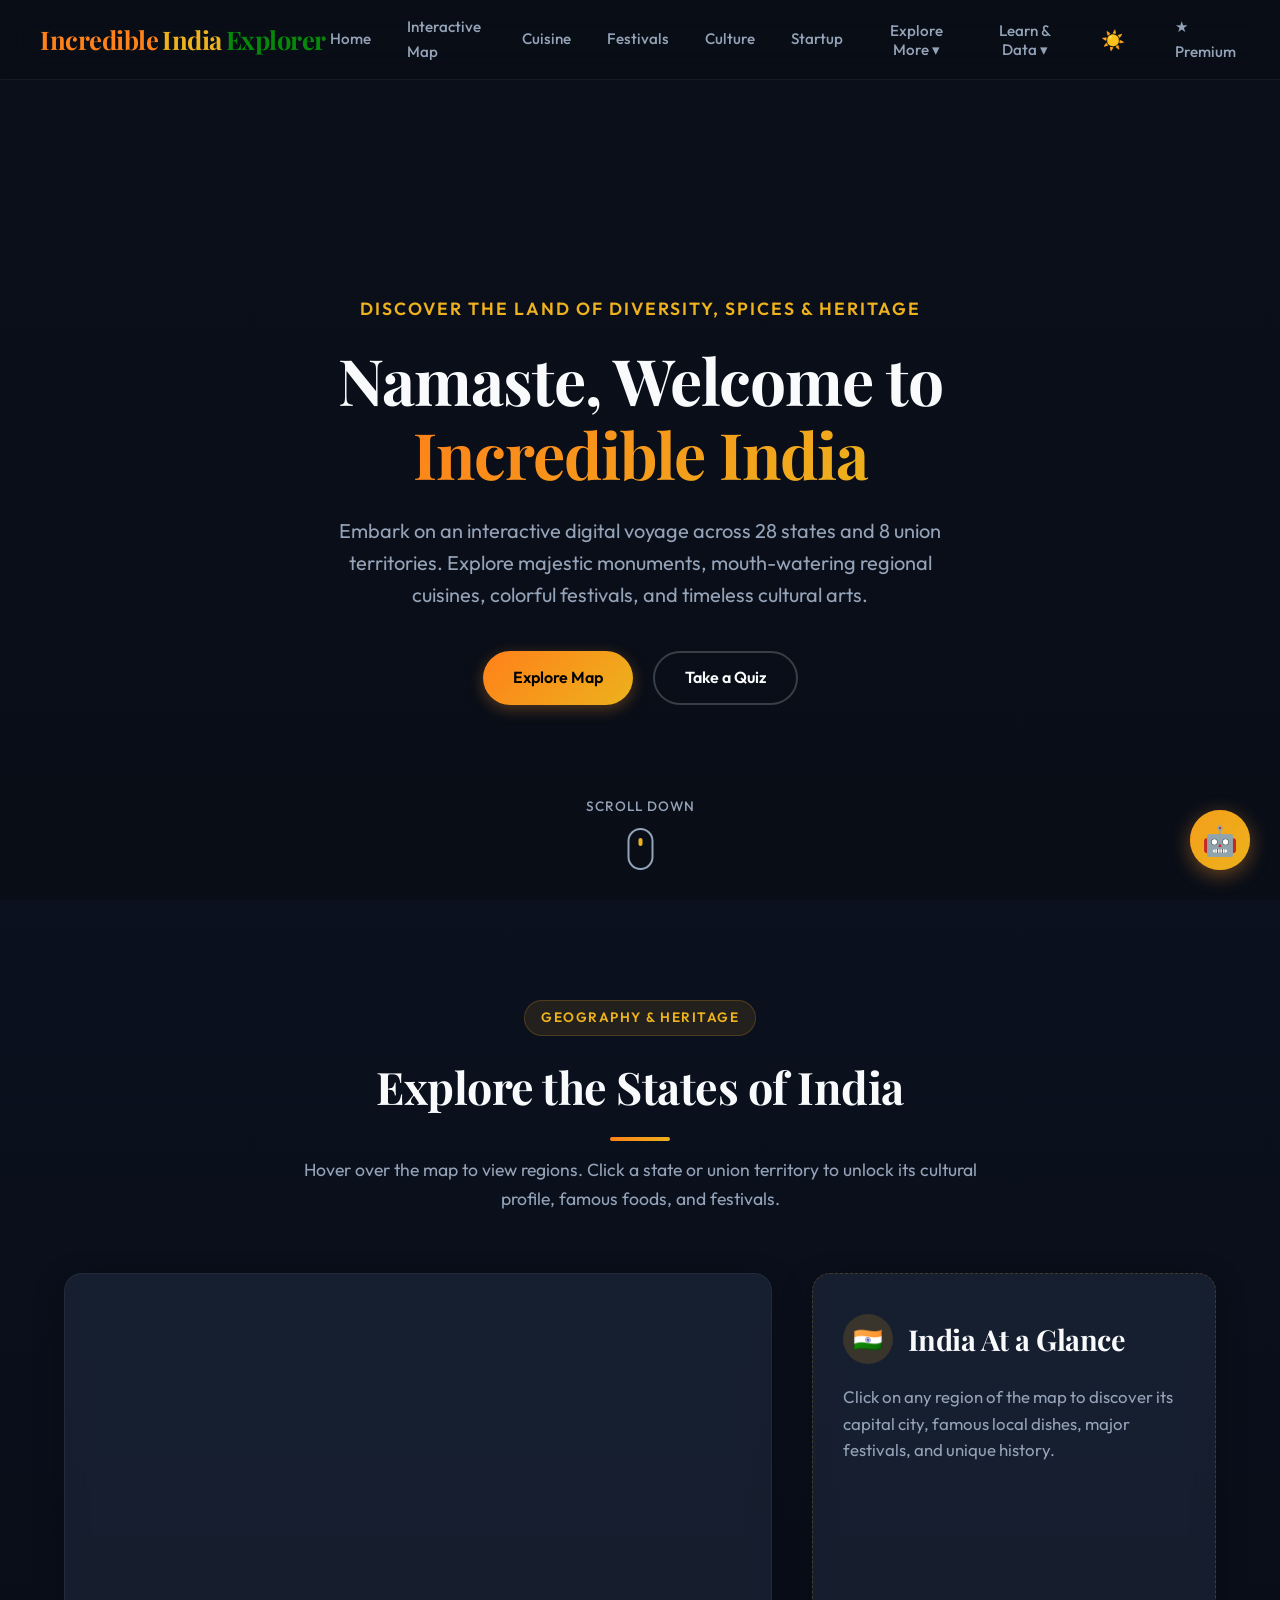
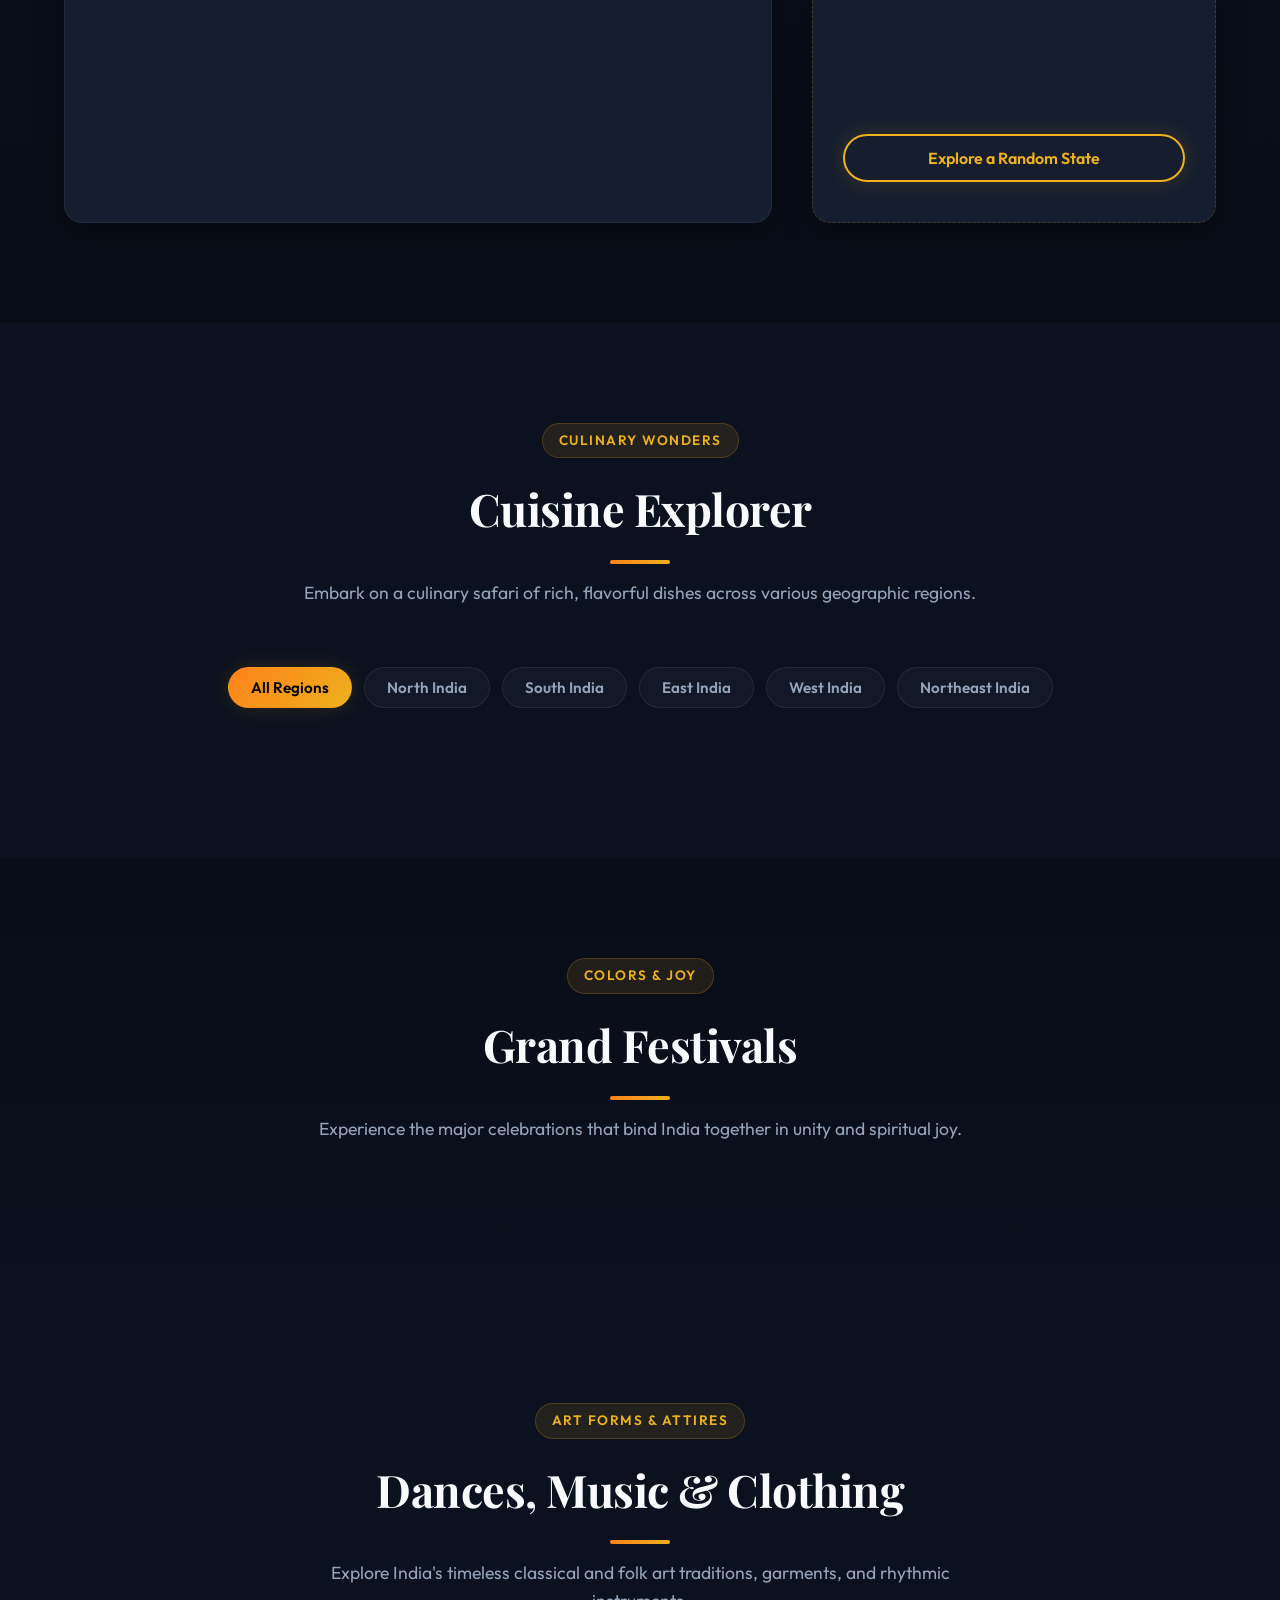
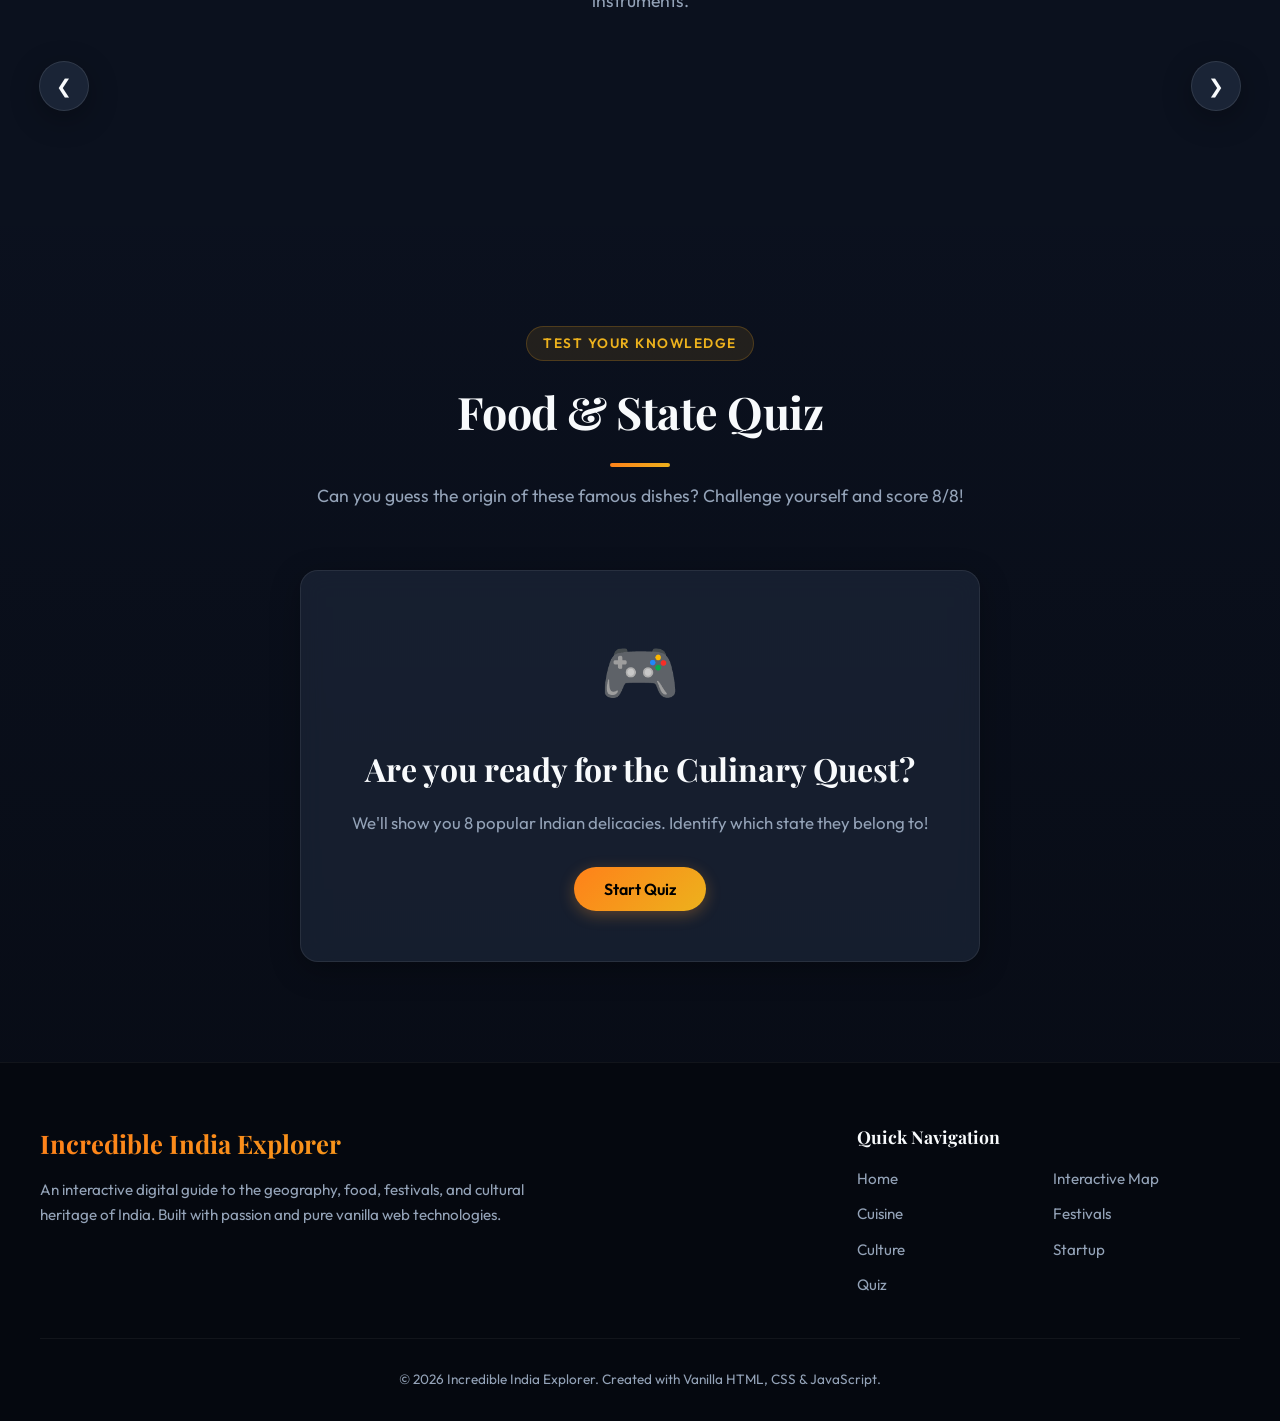
==== commit 8db9acb7: "Merge branch 'main' into feat/startup-ecosystem-page" ====
--- a/index.html
+++ b/index.html
@@ -40,6 +40,7 @@
                 <a href="cuisine.html" class="nav-link" id="link-cuisine">Cuisine</a>
                 <a href="festivals.html" class="nav-link" id="link-festivals">Festivals</a>
                 <a href="culture.html" class="nav-link" id="link-culture">Culture</a>
+                <a href="startup.html" class="nav-link" id="link-startup">Startup</a>
                 <div class="nav-dropdown">
                     <button class="nav-link dropdown-toggle" id="link-explore-more">Explore More ▾</button>
                     <div class="dropdown-menu">
@@ -285,6 +286,7 @@
                     <li><a href="cuisine.html">Cuisine</a></li>
                     <li><a href="festivals.html">Festivals</a></li>
                     <li><a href="culture.html">Culture</a></li>
+                    <li><a href="startup.html">Startup</a></li>
                     <li><a href="index.html#quiz">Quiz</a></li>
                 </ul>
             </div>
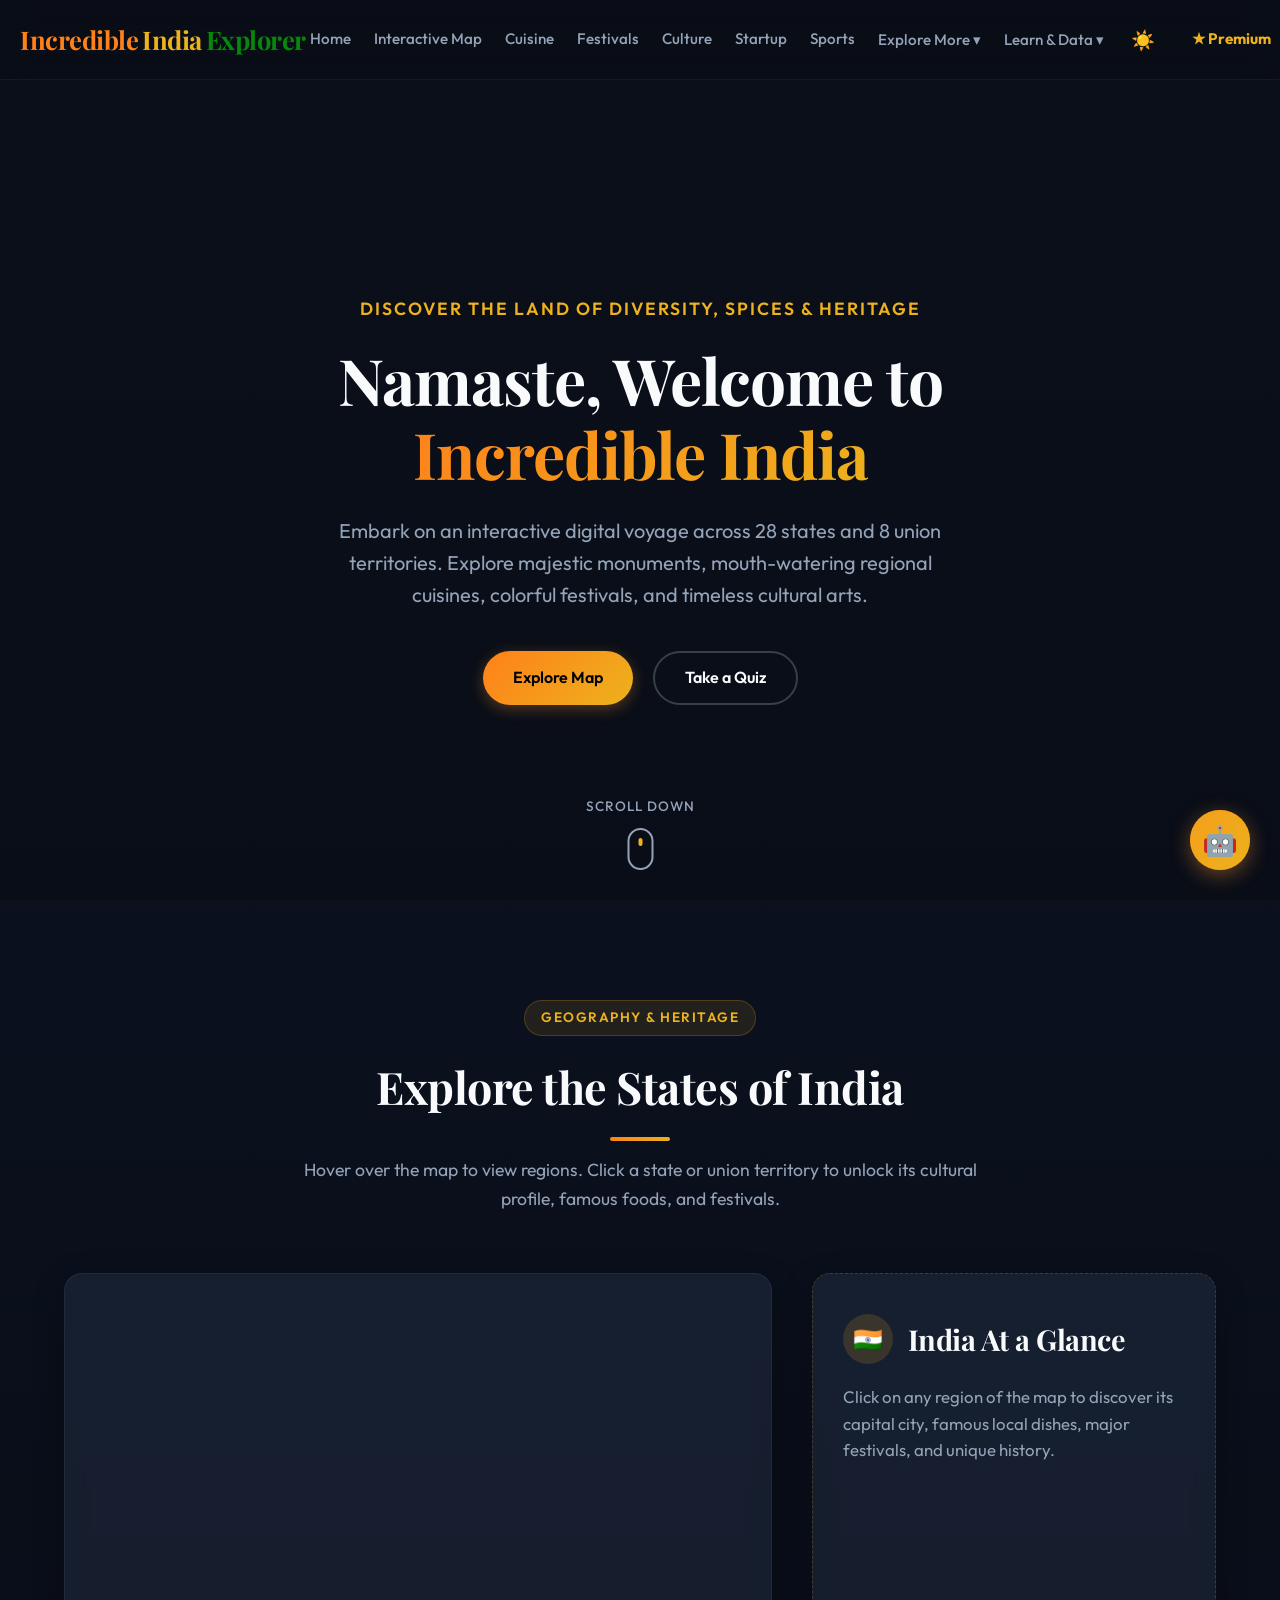
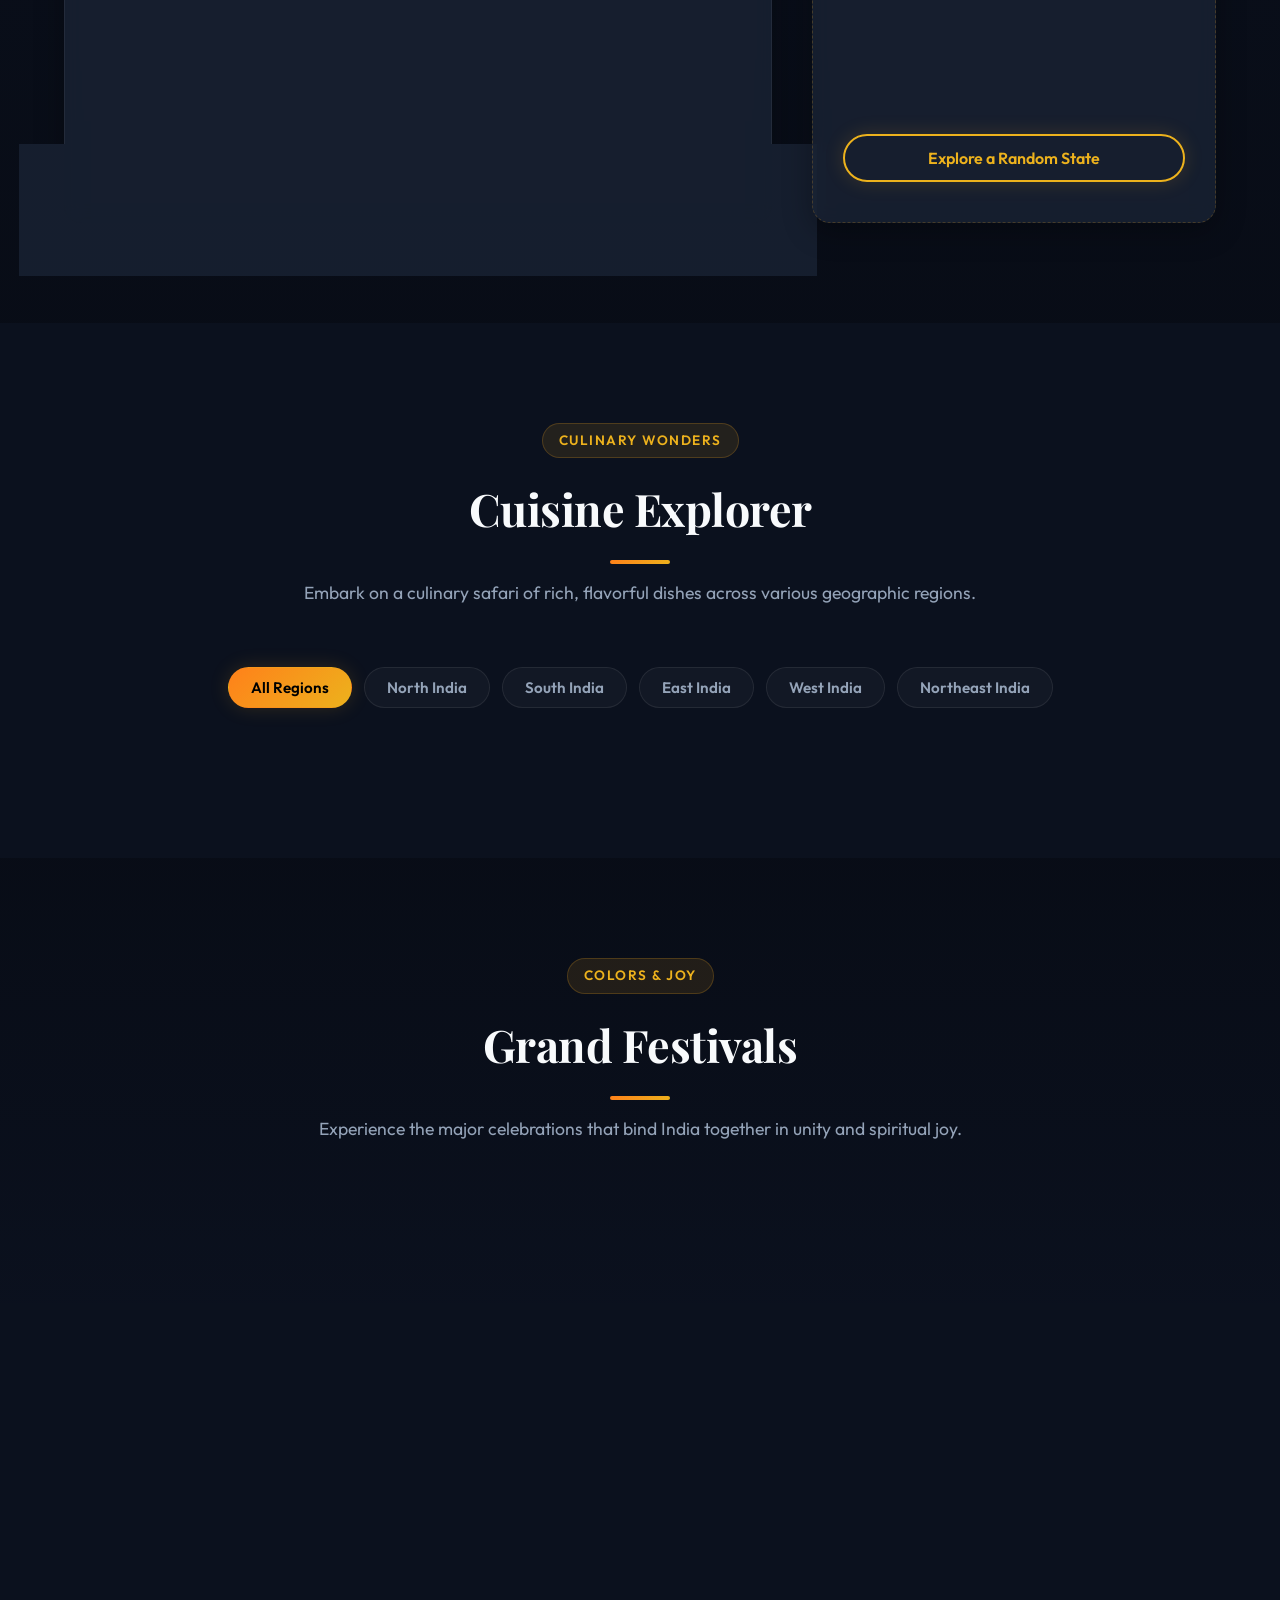
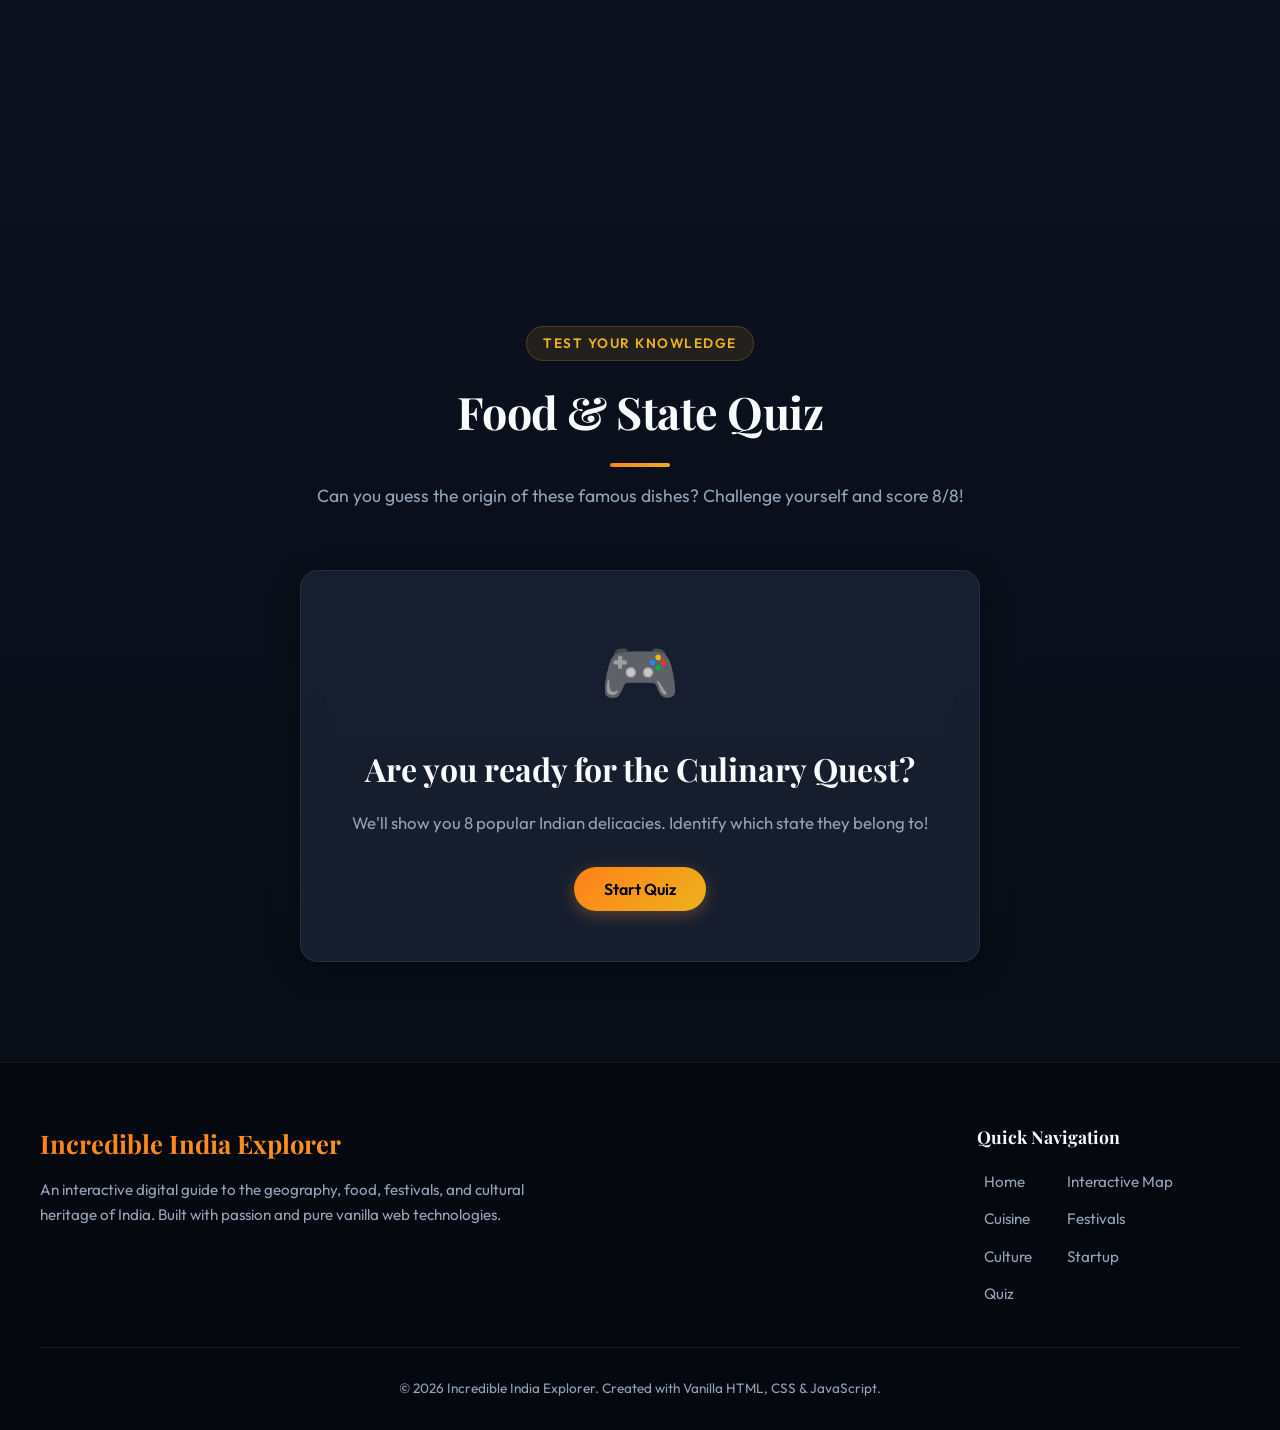
==== commit c99caa18: "Merge pull request #33 from CodeWithShrey-collab/feat/create-sports-page feat: create sports page" ====
--- a/index.html
+++ b/index.html
@@ -41,6 +41,7 @@
                 <a href="festivals.html" class="nav-link" id="link-festivals">Festivals</a>
                 <a href="culture.html" class="nav-link" id="link-culture">Culture</a>
                 <a href="startup.html" class="nav-link" id="link-startup">Startup</a>
+                <a href="sports.html" class="nav-link" id="link-startup">Sports</a>
                 <div class="nav-dropdown">
                     <button class="nav-link dropdown-toggle" id="link-explore-more">Explore More ▾</button>
                     <div class="dropdown-menu">
--- a/styles.css
+++ b/styles.css
@@ -221,11 +221,23 @@
     box-shadow: 0 6px 20px rgba(255, 176, 31, 0.4);
 }
 
+.sr-only {
+    position: absolute;
+    width: 1px;
+    height: 1px;
+    padding: 0;
+    margin: -1px;
+    overflow: hidden;
+    clip: rect(0, 0, 0, 0);
+    white-space: nowrap;
+    border: 0;
+}
+
 /* Glassmorphism Cards Base */
 .glass-card {
     background: var(--bg-dark-card);
+    -webkit-backdrop-filter: blur(12px);
     backdrop-filter: blur(12px);
-    -webkit-backdrop-filter: blur(12px);
     border: 1px solid rgba(255, 255, 255, 0.08);
     border-radius: var(--border-radius-lg);
     box-shadow: var(--shadow-soft);
@@ -271,8 +283,8 @@
     width: 100%;
     height: var(--navbar-height);
     background: rgba(9, 13, 22, 0.8);
+    -webkit-backdrop-filter: blur(15px);
     backdrop-filter: blur(15px);
-    -webkit-backdrop-filter: blur(15px);
     border-bottom: 1px solid rgba(255, 255, 255, 0.06);
     z-index: 100;
     transition: var(--transition-snappy);
@@ -288,8 +300,7 @@
     width: 100%;
     height: 100%;
     margin: 0;
-    padding: 0 40px;
-    /* Gives nice padding from the extreme edges */
+    padding: 0 20px;
     display: flex;
     align-items: center;
     justify-content: space-between;
@@ -306,7 +317,7 @@
 
 .nav-menu {
     display: flex;
-    gap: 28px;
+    gap: 15px;
     align-items: center;
 }
 
@@ -317,6 +328,9 @@
     padding: 8px 4px;
     position: relative;
     transition: var(--transition-snappy);
+    white-space: nowrap;
+    display: flex;
+    align-items: center;
 }
 
 .nav-link:hover {
@@ -428,6 +442,7 @@
 .hero-title .highlight {
     background: var(--gradient-saffron-gold);
     -webkit-background-clip: text;
+    background-clip: text;
     -webkit-text-fill-color: transparent;
     font-family: var(--font-heading);
 }
@@ -513,6 +528,7 @@
 
 .map-container {
     background: var(--bg-dark-card);
+    -webkit-backdrop-filter: blur(10px);
     backdrop-filter: blur(10px);
     border: 1px solid rgba(255, 255, 255, 0.06);
     border-radius: var(--border-radius-lg);
@@ -582,6 +598,7 @@
 
 .info-card {
     background: var(--bg-dark-card);
+    -webkit-backdrop-filter: blur(10px);
     backdrop-filter: blur(10px);
     border: 1.5px dashed rgba(255, 176, 31, 0.2);
     border-radius: var(--border-radius-lg);
@@ -794,6 +811,7 @@
 
 .festival-card {
     background: var(--bg-dark-card);
+    -webkit-backdrop-filter: blur(10px);
     backdrop-filter: blur(10px);
     border: 1px solid rgba(255, 255, 255, 0.08);
     border-radius: var(--border-radius-lg);
@@ -837,6 +855,7 @@
     color: var(--text-muted);
     display: -webkit-box;
     -webkit-line-clamp: 2;
+    line-clamp: 2;
     -webkit-box-orient: vertical;
     overflow: hidden;
 }
@@ -990,6 +1009,7 @@
     max-width: 680px;
     margin: 0 auto;
     background: var(--bg-dark-card);
+    -webkit-backdrop-filter: blur(12px);
     backdrop-filter: blur(12px);
     border: 1.5px solid rgba(255, 255, 255, 0.08);
     border-radius: var(--border-radius-lg);
@@ -1181,6 +1201,7 @@
     margin-bottom: 15px;
     background: var(--gradient-saffron-gold);
     -webkit-background-clip: text;
+    background-clip: text;
     -webkit-text-fill-color: transparent;
 }
 
@@ -1190,20 +1211,35 @@
     max-width: 500px;
 }
 
+.footer-links {
+    display: flex;
+    flex-direction: column;
+}
+
 .footer-links h4 {
     font-size: 1.1rem;
-    margin-bottom: 15px;
+    margin-bottom: 18px;
+    text-align: center;
 }
 
 .footer-links ul {
+    list-style: none;
+    padding: 0;
+    margin-left: 60px;
     display: grid;
-    grid-template-columns: 1fr 1fr;
-    gap: 10px;
+    grid-template-columns: repeat(2, auto);
+    gap: 12px 35px;
+    justify-content: center;
+}
+
+.footer-links li {
+    margin: 0;
 }
 
 .footer-links a {
     color: var(--text-muted);
     font-size: 0.95rem;
+    text-decoration: none;
     transition: var(--transition-snappy);
 }
 
@@ -1233,8 +1269,8 @@
     width: 100%;
     height: 100%;
     background: rgba(9, 13, 22, 0.85);
+    -webkit-backdrop-filter: blur(8px);
     backdrop-filter: blur(8px);
-    -webkit-backdrop-filter: blur(8px);
     display: flex;
     align-items: center;
     justify-content: center;
@@ -1505,7 +1541,7 @@
     }
 }
 
-@media (max-width: 768px) {
+@media (max-width: 1024px) {
     :root {
         --navbar-height: 70px;
     }
@@ -1548,6 +1584,9 @@
     .menu-toggle.open .bar:nth-child(3) {
         transform: translateY(-7px) rotate(-45deg);
     }
+}
+
+@media (max-width: 768px) {
 
     .hero-title {
         font-size: 2.6rem;
@@ -1604,6 +1643,49 @@
     }
 
     .modal-meta-grid {
+        grid-template-columns: 1fr;
+    }
+
+    .sports-filters-bar {
+        align-items: stretch;
+    }
+
+    .sports-filters-bar .search-box-wrapper {
+        width: 100%;
+    }
+
+    .sports-athlete-grid {
+        grid-template-columns: 1fr;
+    }
+
+    .athlete-media {
+        width: 84px;
+    }
+
+    .sports-modal-avatar {
+        width: 104px;
+        height: 104px;
+    }
+
+    .sports-timeline {
+        grid-template-columns: 1fr;
+    }
+
+    .sports-modal-layout {
+        grid-template-columns: 1fr;
+    }
+
+    .sports-modal-hero,
+    .sports-modal-body {
+        padding: 28px 20px;
+    }
+
+    .sports-modal-hero {
+        border-right: none;
+        border-bottom: 1px solid rgba(255, 255, 255, 0.06);
+    }
+
+    .sports-modal-stats {
         grid-template-columns: 1fr;
     }
 
@@ -1684,6 +1766,1217 @@
     line-height: 1.6;
 }
 
+/* ========================================================================== 
+   SPORTS PAGE STYLES
+   ========================================================================== */
+.sports-page-body {
+    background:
+        radial-gradient(circle at top, rgba(255, 176, 31, 0.08) 0%, transparent 35%),
+        radial-gradient(circle at 80% 20%, rgba(18, 136, 7, 0.08) 0%, transparent 28%),
+        var(--bg-dark-deep);
+}
+
+.sports-hero {
+    background:
+        linear-gradient(135deg, rgba(9, 13, 22, 0.35) 0%, rgba(9, 13, 22, 0.7) 55%, rgba(9, 13, 22, 0.92) 100%),
+        radial-gradient(circle at 20% 30%, rgba(255, 153, 51, 0.28) 0%, transparent 30%),
+        radial-gradient(circle at 78% 38%, rgba(18, 136, 7, 0.2) 0%, transparent 26%),
+        linear-gradient(160deg, #111b2d 0%, #09111d 50%, #07130f 100%);
+    position: relative;
+}
+
+.sports-hero::before {
+    content: '';
+    position: absolute;
+    inset: 0;
+    background:
+        linear-gradient(90deg, rgba(255, 255, 255, 0.045) 1px, transparent 1px),
+        linear-gradient(rgba(255, 255, 255, 0.045) 1px, transparent 1px);
+    background-size: 80px 80px;
+    opacity: 0.35;
+    z-index: 0;
+}
+
+.sports-hero .sub-hero-overlay {
+    background: linear-gradient(180deg, rgba(7, 13, 23, 0.25) 0%, rgba(7, 13, 23, 0.92) 100%);
+}
+
+.sports-hero .sub-hero-content {
+    max-width: 920px;
+}
+
+.sports-hero-pills {
+    display: flex;
+    justify-content: center;
+    gap: 12px;
+    flex-wrap: wrap;
+    margin-top: 24px;
+}
+
+.sports-pill {
+    display: inline-flex;
+    align-items: center;
+    justify-content: center;
+    padding: 8px 16px;
+    border-radius: 999px;
+    font-size: 0.82rem;
+    font-weight: 700;
+    letter-spacing: 0.8px;
+    text-transform: uppercase;
+    border: 1px solid rgba(255, 255, 255, 0.12);
+    background: rgba(255, 255, 255, 0.05);
+    backdrop-filter: blur(10px);
+}
+
+.sports-pill.cricket {
+    color: var(--primary-saffron);
+    border-color: rgba(255, 153, 51, 0.3);
+}
+
+.sports-pill.olympics {
+    color: var(--primary-gold);
+    border-color: rgba(255, 176, 31, 0.3);
+}
+
+.sports-pill.indigenous {
+    color: var(--primary-green);
+    border-color: rgba(18, 136, 7, 0.3);
+}
+
+.sports-catalog-section {
+    background: linear-gradient(to bottom, rgba(7, 13, 23, 0.95) 0%, rgba(9, 13, 22, 1) 100%);
+}
+
+.sports-filters-bar {
+    align-items: flex-end;
+}
+
+.sports-filters-bar .tab-container {
+    margin-bottom: 0;
+}
+
+.sports-athlete-grid {
+    display: grid;
+    grid-template-columns: repeat(auto-fit, minmax(280px, 1fr));
+    gap: 24px;
+}
+
+.athlete-card {
+    position: relative;
+    display: flex;
+    flex-direction: column;
+    gap: 18px;
+    padding: 24px;
+    min-height: 100%;
+    cursor: pointer;
+    transition: var(--transition-smooth);
+    overflow: hidden;
+}
+
+.athlete-card::before {
+    content: '';
+    position: absolute;
+    inset: 0 auto auto 0;
+    width: 100%;
+    height: 5px;
+    background: var(--sports-accent, var(--primary-gold));
+}
+
+.athlete-card[data-category="cricket"] {
+    --sports-accent: var(--primary-saffron);
+    --sports-accent-soft: rgba(255, 153, 51, 0.15);
+}
+
+.athlete-card[data-category="olympics"] {
+    --sports-accent: var(--primary-gold);
+    --sports-accent-soft: rgba(255, 176, 31, 0.15);
+}
+
+.athlete-card[data-category="indigenous"] {
+    --sports-accent: var(--primary-green);
+    --sports-accent-soft: rgba(18, 136, 7, 0.15);
+}
+
+.athlete-card:hover,
+.athlete-card:focus-visible {
+    transform: translateY(-8px);
+    box-shadow: var(--shadow-glow-active);
+    border-color: rgba(255, 176, 31, 0.28);
+}
+
+.athlete-card:focus-visible {
+    outline: 2px solid rgba(255, 176, 31, 0.45);
+    outline-offset: 3px;
+}
+
+.athlete-card-header {
+    display: flex;
+    gap: 16px;
+    align-items: flex-start;
+}
+
+.athlete-media {
+    width: 92px;
+    aspect-ratio: 1 / 1;
+    border-radius: 22px;
+    overflow: hidden;
+    flex-shrink: 0;
+    border: 1px solid rgba(255, 255, 255, 0.12);
+    box-shadow: inset 0 1px 0 rgba(255, 255, 255, 0.12), 0 8px 24px rgba(0, 0, 0, 0.18);
+    background: rgba(255, 255, 255, 0.04);
+}
+
+.athlete-media img {
+    width: 100%;
+    height: 100%;
+    object-fit: cover;
+    object-position: center center;
+    display: block;
+}
+
+.athlete-media.cricket {
+    box-shadow: 0 0 0 1px rgba(255, 153, 51, 0.18), 0 8px 24px rgba(0, 0, 0, 0.18);
+}
+
+.athlete-media.olympics {
+    box-shadow: 0 0 0 1px rgba(255, 176, 31, 0.18), 0 8px 24px rgba(0, 0, 0, 0.18);
+}
+
+.athlete-media.indigenous {
+    box-shadow: 0 0 0 1px rgba(18, 136, 7, 0.18), 0 8px 24px rgba(0, 0, 0, 0.18);
+}
+
+.sports-modal-avatar {
+    width: 118px;
+    height: 118px;
+    border-radius: 30px;
+    overflow: hidden;
+    display: flex;
+    align-items: center;
+    justify-content: center;
+    border: 1px solid rgba(255, 255, 255, 0.12);
+    box-shadow: inset 0 1px 0 rgba(255, 255, 255, 0.12);
+}
+
+.sports-modal-avatar img {
+    width: 100%;
+    height: 100%;
+    object-fit: cover;
+    object-position: center center;
+    display: block;
+}
+
+.athlete-card-title h3 {
+    font-size: 1.45rem;
+    margin: 10px 0 6px;
+}
+
+.athlete-card-title p {
+    color: var(--text-muted);
+    line-height: 1.5;
+}
+
+.athlete-summary {
+    color: var(--text-muted);
+    font-size: 0.98rem;
+}
+
+.achievement-chip-row {
+    display: flex;
+    flex-wrap: wrap;
+    gap: 10px;
+}
+
+.achievement-chip {
+    display: inline-flex;
+    align-items: center;
+    padding: 6px 12px;
+    border-radius: 999px;
+    font-size: 0.8rem;
+    font-weight: 600;
+    color: var(--text-light);
+    background: rgba(255, 255, 255, 0.05);
+    border: 1px solid rgba(255, 255, 255, 0.08);
+}
+
+.athlete-card-footer {
+    margin-top: auto;
+    display: flex;
+    align-items: center;
+    justify-content: space-between;
+    gap: 12px;
+    flex-wrap: wrap;
+}
+
+.card-sport-note {
+    color: var(--text-muted);
+    font-size: 0.85rem;
+}
+
+.athlete-view-btn {
+    padding: 10px 18px;
+    font-size: 0.92rem;
+}
+
+.sports-empty-state {
+    grid-column: 1 / -1;
+    text-align: center;
+    padding: 34px 24px;
+}
+
+.sports-empty-state h3 {
+    font-size: 1.7rem;
+    margin-bottom: 10px;
+}
+
+.sports-empty-state p {
+    color: var(--text-muted);
+    margin-bottom: 20px;
+}
+
+.sports-timeline-section {
+    background: linear-gradient(to bottom, rgba(9, 13, 22, 1) 0%, rgba(7, 13, 23, 0.96) 100%);
+}
+
+.sports-timeline-detail {
+    margin-bottom: 28px;
+    padding: 24px 28px;
+    border: 1px solid rgba(255, 255, 255, 0.08);
+}
+
+.timeline-detail-head {
+    display: flex;
+    align-items: center;
+    justify-content: space-between;
+    gap: 12px;
+    margin-bottom: 12px;
+    flex-wrap: wrap;
+}
+
+.timeline-detail-year {
+    color: var(--primary-gold);
+    font-size: 0.95rem;
+    font-weight: 700;
+    letter-spacing: 1px;
+    text-transform: uppercase;
+}
+
+.sports-timeline-detail h3 {
+    font-size: 1.75rem;
+    margin-bottom: 10px;
+}
+
+.sports-timeline-detail p {
+    color: var(--text-muted);
+    line-height: 1.7;
+}
+
+.sports-timeline {
+    display: grid;
+    grid-template-columns: repeat(auto-fit, minmax(240px, 1fr));
+    gap: 22px;
+}
+
+.sports-timeline-item {
+    position: relative;
+    display: flex;
+    flex-direction: column;
+    gap: 12px;
+    align-items: flex-start;
+    padding: 22px;
+    border: 1px solid rgba(255, 255, 255, 0.08);
+    cursor: pointer;
+    transition: var(--transition-smooth);
+    text-align: left;
+    width: 100%;
+}
+
+.sports-timeline-item.cricket {
+    --sports-accent: var(--primary-saffron);
+}
+
+.sports-timeline-item.olympics {
+    --sports-accent: var(--primary-gold);
+}
+
+.sports-timeline-item.indigenous {
+    --sports-accent: var(--primary-green);
+}
+
+.sports-timeline-item.all {
+    --sports-accent: var(--text-muted);
+}
+
+.sports-timeline-item::before {
+    content: '';
+    position: absolute;
+    inset: 0 auto auto 0;
+    width: 100%;
+    height: 4px;
+    background: var(--sports-accent);
+    opacity: 0.9;
+}
+
+.sports-timeline-item:hover,
+.sports-timeline-item:focus-visible,
+.sports-timeline-item.active {
+    transform: translateY(-6px);
+    border-color: rgba(255, 176, 31, 0.32);
+    box-shadow: var(--shadow-glow);
+}
+
+.sports-timeline-item:focus-visible {
+    outline: 2px solid rgba(255, 176, 31, 0.45);
+    outline-offset: 3px;
+}
+
+.sports-timeline-item h3 {
+    font-size: 1.4rem;
+    margin-bottom: 0;
+}
+
+.sports-timeline-item p {
+    color: var(--text-muted);
+    font-size: 0.94rem;
+}
+
+.timeline-year {
+    color: var(--primary-gold);
+    font-size: 0.82rem;
+    font-weight: 700;
+    letter-spacing: 1.5px;
+    text-transform: uppercase;
+}
+
+.sports-badge {
+    display: inline-flex;
+    align-items: center;
+    justify-content: center;
+    padding: 4px 10px;
+    border-radius: 999px;
+    font-size: 0.72rem;
+    font-weight: 700;
+    letter-spacing: 1px;
+    text-transform: uppercase;
+    border: 1px solid transparent;
+}
+
+.sports-badge.all {
+    color: var(--text-light);
+    background: rgba(255, 255, 255, 0.05);
+    border-color: rgba(255, 255, 255, 0.08);
+}
+
+.sports-badge.cricket {
+    color: var(--primary-saffron);
+    background: rgba(255, 153, 51, 0.12);
+    border-color: rgba(255, 153, 51, 0.22);
+}
+
+.sports-badge.olympics {
+    color: var(--primary-gold);
+    background: rgba(255, 176, 31, 0.12);
+    border-color: rgba(255, 176, 31, 0.22);
+}
+
+.sports-badge.indigenous {
+    color: var(--primary-green);
+    background: rgba(18, 136, 7, 0.12);
+    border-color: rgba(18, 136, 7, 0.22);
+}
+
+.sports-modal .modal-card {
+    max-width: 860px;
+    padding: 0;
+    overflow: hidden;
+}
+
+.sports-modal-layout {
+    display: grid;
+    grid-template-columns: 0.9fr 1.1fr;
+    min-height: 100%;
+}
+
+.sports-modal-hero {
+    padding: 42px 34px;
+    background:
+        radial-gradient(circle at top, rgba(255, 255, 255, 0.1) 0%, transparent 28%),
+        linear-gradient(160deg, rgba(17, 27, 45, 1) 0%, rgba(7, 17, 29, 1) 55%, rgba(6, 20, 15, 1) 100%);
+    border-right: 1px solid rgba(255, 255, 255, 0.06);
+    display: flex;
+    flex-direction: column;
+    justify-content: center;
+    gap: 12px;
+}
+
+.sports-modal-avatar.cricket,
+.athlete-media.cricket {
+    background: linear-gradient(135deg, rgba(255, 153, 51, 0.12), rgba(255, 176, 31, 0.1));
+}
+
+.sports-modal-avatar.olympics,
+.athlete-media.olympics {
+    background: linear-gradient(135deg, rgba(255, 176, 31, 0.12), rgba(255, 255, 255, 0.06));
+}
+
+.sports-modal-avatar.indigenous,
+.athlete-media.indigenous {
+    background: linear-gradient(135deg, rgba(18, 136, 7, 0.12), rgba(63, 191, 73, 0.08));
+}
+
+.sports-modal-hero h3 {
+    font-size: 2.1rem;
+    margin: 6px 0 0;
+}
+
+.sports-modal-hero p {
+    color: var(--text-muted);
+    font-size: 1rem;
+}
+
+.sports-modal-body {
+    padding: 42px 34px;
+}
+
+.sports-highlight-list {
+    margin: 0;
+    padding-left: 18px;
+    color: var(--text-muted);
+    display: grid;
+    gap: 10px;
+}
+
+.sports-modal-stats {
+    display: grid;
+    grid-template-columns: repeat(2, minmax(0, 1fr));
+    gap: 14px;
+}
+
+.modal-stat {
+    padding: 14px 16px;
+    border-radius: 14px;
+    background: rgba(255, 255, 255, 0.03);
+    border: 1px solid rgba(255, 255, 255, 0.06);
+}
+
+.modal-stat-label {
+    display: block;
+    color: var(--primary-gold);
+    font-size: 0.78rem;
+    font-weight: 700;
+    letter-spacing: 1px;
+    text-transform: uppercase;
+    margin-bottom: 6px;
+}
+
+.modal-stat-value {
+    color: var(--text-light);
+    font-size: 0.95rem;
+}
+
+/* ==========================================================================
+   STARTUP ECOSYSTEM PAGE
+   ========================================================================== */
+.startup-hero {
+    position: relative;
+    overflow: hidden;
+    background:
+        radial-gradient(circle at top right, rgba(255, 176, 31, 0.16), transparent 35%),
+        radial-gradient(circle at left center, rgba(18, 136, 7, 0.12), transparent 30%),
+        linear-gradient(135deg, var(--bg-dark-deep) 0%, rgba(255, 255, 255, 0.03) 100%);
+    border-bottom: 1px solid rgba(255, 255, 255, 0.08);
+}
+
+.startup-hero::before,
+.startup-hero::after {
+    content: '';
+    position: absolute;
+    inset: auto;
+    border-radius: 50%;
+    pointer-events: none;
+    opacity: 0.45;
+}
+
+.startup-hero::before {
+    width: 240px;
+    height: 240px;
+    top: -90px;
+    right: -70px;
+    background: rgba(255, 153, 51, 0.15);
+    filter: blur(8px);
+}
+
+.startup-hero::after {
+    width: 180px;
+    height: 180px;
+    bottom: -70px;
+    left: 10%;
+    background: rgba(18, 136, 7, 0.14);
+    filter: blur(8px);
+}
+
+.startup-hero-inner {
+    position: relative;
+    z-index: 1;
+    display: grid;
+    grid-template-columns: 1.05fr 0.95fr;
+    gap: 36px;
+    align-items: stretch;
+    padding-top: 120px;
+    padding-bottom: 60px;
+}
+
+.startup-hero-copy {
+    align-self: center;
+    max-width: 650px;
+}
+
+.startup-hero-copy h1 {
+    font-size: 3.8rem;
+    line-height: 1.05;
+    letter-spacing: -1.2px;
+    margin-bottom: 18px;
+}
+
+.startup-hero-copy p {
+    font-size: 1.15rem;
+    color: var(--text-muted);
+    max-width: 580px;
+}
+
+.startup-hero-buttons {
+    margin-top: 30px;
+}
+
+.startup-hero-panel {
+    padding: 32px;
+    display: flex;
+    flex-direction: column;
+    justify-content: space-between;
+    gap: 28px;
+    background: var(--bg-dark-card);
+}
+
+.startup-panel-kicker {
+    display: inline-block;
+    margin-bottom: 10px;
+    color: var(--primary-gold);
+    text-transform: uppercase;
+    letter-spacing: 1.6px;
+    font-size: 0.8rem;
+    font-weight: 700;
+}
+
+.startup-panel-header h2 {
+    font-size: 2.1rem;
+    margin-bottom: 12px;
+}
+
+.startup-panel-header p {
+    color: var(--text-muted);
+    font-size: 1rem;
+}
+
+.startup-hero-metrics {
+    display: grid;
+    grid-template-columns: repeat(3, minmax(0, 1fr));
+    gap: 14px;
+}
+
+.startup-hero-metric {
+    padding: 18px 16px;
+    border-radius: 16px;
+    background: var(--bg-dark-card);
+    border: 1px solid rgba(255, 255, 255, 0.08);
+    display: flex;
+    flex-direction: column;
+    gap: 6px;
+}
+
+.startup-hero-metric strong {
+    font-size: 1.7rem;
+    line-height: 1;
+    color: var(--text-light);
+}
+
+.startup-hero-metric span {
+    font-size: 0.8rem;
+    text-transform: uppercase;
+    letter-spacing: 1.2px;
+    color: var(--text-muted);
+}
+
+.startup-hero-notes {
+    display: grid;
+    gap: 12px;
+}
+
+.startup-hero-notes li {
+    position: relative;
+    padding-left: 24px;
+    color: var(--text-muted);
+    font-size: 0.98rem;
+}
+
+.startup-hero-notes li::before {
+    content: '';
+    position: absolute;
+    left: 0;
+    top: 0.7em;
+    width: 10px;
+    height: 10px;
+    border-radius: 50%;
+    background: var(--gradient-saffron-gold);
+    box-shadow: var(--shadow-glow);
+}
+
+.startup-dashboard-section {
+    background: linear-gradient(to bottom, rgba(255, 255, 255, 0.02) 0%, transparent 100%);
+}
+
+.startup-toolbar {
+    display: grid;
+    grid-template-columns: minmax(280px, 1.1fr) minmax(260px, 1fr) auto;
+    gap: 18px;
+    align-items: end;
+    padding: 24px;
+    margin-top: 24px;
+}
+
+.startup-search-field {
+    display: grid;
+    gap: 10px;
+}
+
+.startup-search-field label {
+    font-size: 0.85rem;
+    font-weight: 700;
+    letter-spacing: 1px;
+    text-transform: uppercase;
+    color: var(--primary-gold);
+}
+
+.startup-search-box {
+    position: relative;
+}
+
+.startup-search-box input {
+    width: 100%;
+    border: 1px solid rgba(255, 255, 255, 0.08);
+    border-radius: 30px;
+    padding: 13px 46px 13px 18px;
+    background: var(--bg-dark-card);
+    color: var(--text-light);
+    font-size: 0.98rem;
+    font-family: inherit;
+    transition: var(--transition-snappy);
+}
+
+.startup-search-box input::placeholder {
+    color: var(--text-muted);
+}
+
+.startup-search-box input:focus {
+    outline: none;
+    border-color: var(--primary-gold);
+    box-shadow: 0 0 0 4px rgba(255, 176, 31, 0.12);
+}
+
+.startup-search-box .search-icon {
+    position: absolute;
+    top: 50%;
+    right: 16px;
+    transform: translateY(-50%);
+    color: var(--text-muted);
+    pointer-events: none;
+}
+
+.startup-filter-group {
+    display: flex;
+    flex-wrap: wrap;
+    gap: 10px;
+}
+
+.startup-filter-btn,
+.startup-clear-btn {
+    border: 1px solid rgba(255, 255, 255, 0.08);
+    border-radius: 999px;
+    background: var(--bg-dark-card);
+    color: var(--text-muted);
+    font-size: 0.92rem;
+    font-weight: 700;
+    padding: 11px 18px;
+    cursor: pointer;
+    transition: var(--transition-snappy);
+}
+
+.startup-filter-btn:hover,
+.startup-clear-btn:hover {
+    color: var(--text-light);
+    border-color: rgba(255, 255, 255, 0.18);
+    background: rgba(255, 255, 255, 0.06);
+    transform: translateY(-1px);
+}
+
+.startup-filter-btn.active {
+    background: var(--gradient-saffron-gold);
+    color: #000;
+    border-color: transparent;
+    box-shadow: var(--shadow-glow);
+}
+
+.startup-clear-btn {
+    min-width: 98px;
+}
+
+.startup-dashboard-grid {
+    display: grid;
+    grid-template-columns: repeat(4, minmax(0, 1fr));
+    gap: 20px;
+    margin-top: 24px;
+}
+
+.startup-stat-card {
+    min-height: 190px;
+    padding: 24px;
+    display: flex;
+    flex-direction: column;
+    justify-content: space-between;
+    gap: 16px;
+}
+
+.startup-stat-label {
+    display: inline-block;
+    text-transform: uppercase;
+    letter-spacing: 1.2px;
+    font-size: 0.76rem;
+    font-weight: 700;
+    color: var(--primary-gold);
+}
+
+.startup-stat-card strong {
+    font-size: 2.8rem;
+    line-height: 1;
+    letter-spacing: -1px;
+    color: var(--text-light);
+}
+
+.startup-stat-card p {
+    color: var(--text-muted);
+    font-size: 0.96rem;
+}
+
+.startup-saved-card {
+    grid-column: span 2;
+}
+
+.startup-favorites-list {
+    display: flex;
+    flex-wrap: wrap;
+    gap: 10px;
+    margin-top: auto;
+}
+
+.startup-favorites-list li {
+    display: inline-flex;
+    align-items: center;
+    gap: 8px;
+    padding: 8px 12px;
+    border-radius: 999px;
+    background: var(--bg-dark-card);
+    border: 1px solid rgba(255, 255, 255, 0.07);
+    font-size: 0.9rem;
+    color: var(--text-light);
+}
+
+.saved-empty {
+    color: var(--text-muted);
+}
+
+.saved-dot {
+    width: 8px;
+    height: 8px;
+    border-radius: 50%;
+    background: var(--gradient-saffron-gold);
+    flex-shrink: 0;
+}
+
+.startup-unicorn-section {
+    padding-top: 10px;
+}
+
+.startup-grid {
+    display: grid;
+    grid-template-columns: repeat(auto-fill, minmax(300px, 1fr));
+    gap: 24px;
+}
+
+.startup-card {
+    display: flex;
+    flex-direction: column;
+    overflow: hidden;
+    position: relative;
+    min-height: 100%;
+    border-radius: var(--border-radius-lg);
+    transition: var(--transition-smooth);
+}
+
+.startup-card-top {
+    display: flex;
+    align-items: center;
+    justify-content: space-between;
+    gap: 14px;
+    padding: 22px 22px 0;
+    min-height: 78px;
+}
+
+.startup-brand-badge {
+    width: 76px;
+    height: 76px;
+    flex-shrink: 0;
+    border-radius: 50%;
+    padding: 4px;
+    display: flex;
+    align-items: center;
+    justify-content: center;
+    background:
+        radial-gradient(circle at top left, rgba(255, 255, 255, 0.45), transparent 40%),
+        linear-gradient(180deg, #ffffff 0%, #f5f7fb 100%);
+    border: 1px solid rgba(255, 255, 255, 0.22);
+    box-shadow:
+        inset 0 0 0 1px rgba(255, 255, 255, 0.4),
+        0 8px 18px rgba(0, 0, 0, 0.18);
+    transition: var(--transition-snappy);
+    position: relative;
+    overflow: hidden;
+}
+
+.startup-brand-image {
+    width: 96%;
+    height: 96%;
+    object-fit: contain;
+    object-position: center center;
+    border-radius: 50%;
+    clip-path: circle(50%);
+    opacity: 0;
+    transform: scale(1);
+    transition: opacity 0.25s ease, transform 0.25s ease, filter 0.25s ease;
+    filter: saturate(1.02);
+}
+
+.startup-brand-badge.image-loaded .startup-brand-image {
+    opacity: 1;
+    transform: scale(1);
+}
+
+.startup-brand-badge.image-error .startup-brand-image {
+    display: none;
+}
+
+.startup-brand-badge.image-loaded .startup-brand-fallback {
+    opacity: 0;
+}
+
+.startup-brand-badge:hover .startup-brand-image,
+.startup-card:hover .startup-brand-image {
+    transform: scale(1.02);
+}
+
+.startup-brand-fallback {
+    position: absolute;
+    inset: 0;
+    display: flex;
+    align-items: center;
+    justify-content: center;
+    border-radius: inherit;
+    border: 1px solid rgba(255, 255, 255, 0.08);
+    color: var(--text-light);
+    font-size: 1.1rem;
+    font-weight: 800;
+    letter-spacing: 1px;
+    background: rgba(9, 13, 22, 0.2);
+    opacity: 0.9;
+    transition: opacity 0.25s ease;
+}
+
+.startup-favorite-btn {
+    width: 42px;
+    height: 42px;
+    border-radius: 50%;
+    border: 1px solid rgba(255, 255, 255, 0.09);
+    background: var(--bg-dark-card);
+    color: var(--text-muted);
+    display: flex;
+    align-items: center;
+    justify-content: center;
+    cursor: pointer;
+    transition: var(--transition-snappy);
+    flex-shrink: 0;
+    position: absolute;
+    top: 18px;
+    right: 18px;
+    z-index: 2;
+}
+
+.startup-favorite-btn:hover,
+.startup-favorite-btn:focus-visible {
+    color: #fff;
+    border-color: var(--primary-gold);
+    transform: translateY(-1px) scale(1.03);
+    outline: none;
+}
+
+.startup-favorite-btn.is-favorite {
+    background: rgba(255, 176, 31, 0.16);
+    color: var(--primary-gold);
+    border-color: rgba(255, 176, 31, 0.45);
+}
+
+.favorite-icon {
+    font-size: 1rem;
+    line-height: 1;
+}
+
+.startup-card-body {
+    padding: 22px;
+    display: flex;
+    flex-direction: column;
+    gap: 14px;
+    flex: 1;
+}
+
+.startup-card-badges {
+    display: flex;
+    flex-wrap: wrap;
+    gap: 10px;
+}
+
+.startup-badge {
+    display: inline-flex;
+    align-items: center;
+    padding: 6px 12px;
+    border-radius: 999px;
+    font-size: 0.74rem;
+    font-weight: 800;
+    letter-spacing: 1px;
+    text-transform: uppercase;
+}
+
+.startup-badge-category {
+    background: var(--bg-dark-card);
+    color: var(--text-light);
+    border: 1px solid rgba(255, 255, 255, 0.08);
+}
+
+.startup-badge-unicorn {
+    background: rgba(18, 136, 7, 0.14);
+    color: #7df47d;
+    border: 1px solid rgba(18, 136, 7, 0.2);
+}
+
+.startup-card h3 {
+    font-size: 1.55rem;
+    line-height: 1.15;
+    letter-spacing: -0.4px;
+}
+
+.startup-card-description {
+    color: var(--text-muted);
+    font-size: 0.96rem;
+}
+
+.startup-meta-list {
+    display: grid;
+    grid-template-columns: repeat(2, minmax(0, 1fr));
+    gap: 14px;
+}
+
+.startup-meta-list div {
+    padding-top: 14px;
+    border-top: 1px solid rgba(255, 255, 255, 0.07);
+}
+
+.startup-meta-list dt {
+    color: var(--primary-gold);
+    font-size: 0.72rem;
+    font-weight: 800;
+    text-transform: uppercase;
+    letter-spacing: 1.1px;
+    margin-bottom: 4px;
+}
+
+.startup-meta-list dd {
+    color: var(--text-light);
+    font-size: 0.92rem;
+    font-weight: 500;
+}
+
+.startup-card:hover {
+    transform: translateY(-8px);
+    box-shadow: var(--shadow-glow-active);
+    border-color: rgba(255, 176, 31, 0.35);
+}
+
+.startup-card:hover .startup-brand-badge {
+    border-color: rgba(255, 176, 31, 0.35);
+    box-shadow: 0 0 0 1px rgba(255, 176, 31, 0.12), 0 8px 24px rgba(255, 176, 31, 0.12);
+}
+
+.startup-empty-state {
+    grid-column: 1 / -1;
+    padding: 40px;
+    text-align: center;
+}
+
+.startup-empty-state h3 {
+    font-size: 1.7rem;
+    margin-bottom: 10px;
+}
+
+.startup-empty-state p {
+    color: var(--text-muted);
+}
+
+.founder-grid {
+    display: grid;
+    grid-template-columns: repeat(auto-fill, minmax(260px, 1fr));
+    gap: 24px;
+}
+
+.founder-card {
+    padding: 22px;
+    display: flex;
+    flex-direction: column;
+    gap: 18px;
+    transition: var(--transition-smooth);
+}
+
+.founder-card:hover {
+    transform: translateY(-6px);
+    border-color: rgba(255, 176, 31, 0.35);
+    box-shadow: var(--shadow-glow-active);
+}
+
+.founder-card-top {
+    display: flex;
+    align-items: center;
+    justify-content: space-between;
+    gap: 14px;
+    min-height: 72px;
+}
+
+.founder-avatar-badge {
+    width: 64px;
+    height: 64px;
+    border-radius: 50%;
+    padding: 5px;
+    position: relative;
+    overflow: hidden;
+    background:
+        radial-gradient(circle at top left, rgba(255, 255, 255, 0.08), transparent 45%),
+        var(--bg-dark-card);
+    border: 1px solid rgba(255, 255, 255, 0.08);
+    flex-shrink: 0;
+    transition: var(--transition-snappy);
+}
+
+.founder-card-image {
+    width: 100%;
+    height: 100%;
+    object-fit: cover;
+    object-position: center center;
+    border-radius: 50%;
+    opacity: 0;
+    transform: scale(1.02);
+    transition: opacity 0.25s ease, transform 0.25s ease;
+}
+
+.founder-avatar-badge.image-loaded .founder-card-image {
+    opacity: 1;
+    transform: scale(1);
+}
+
+.founder-avatar-badge.image-loaded .founder-image-fallback {
+    opacity: 0;
+}
+
+.founder-avatar-badge.image-error .founder-image-fallback {
+    opacity: 1;
+}
+
+.founder-image-fallback {
+    position: absolute;
+    inset: 0;
+    display: flex;
+    align-items: center;
+    justify-content: center;
+    color: var(--text-light);
+    font-size: 1rem;
+    font-weight: 800;
+    letter-spacing: 1px;
+    background: rgba(9, 13, 22, 0.2);
+    opacity: 0.92;
+    transition: opacity 0.25s ease;
+}
+
+.founder-card:hover .founder-avatar-badge {
+    border-color: rgba(255, 176, 31, 0.35);
+    box-shadow: 0 0 0 1px rgba(255, 176, 31, 0.12), 0 8px 20px rgba(255, 176, 31, 0.12);
+}
+
+.founder-card:hover .founder-card-image {
+    transform: scale(1.04);
+}
+.founder-pill {
+    display: inline-flex;
+    align-items: center;
+    justify-content: center;
+    padding: 7px 12px;
+    border-radius: 999px;
+    background: var(--bg-dark-card);
+    border: 1px solid rgba(255, 255, 255, 0.08);
+    color: var(--text-muted);
+    font-size: 0.8rem;
+    font-weight: 700;
+    white-space: nowrap;
+    margin-left: auto;
+    line-height: 1;
+}
+
+.founder-card-body h3 {
+    font-size: 1.35rem;
+    margin-bottom: 8px;
+}
+
+.founder-card-body p {
+    color: var(--text-muted);
+    font-size: 0.96rem;
+    line-height: 1.7;
+    margin: 0;
+}
+
+@media (max-width: 640px) {
+    .startup-card-top {
+        min-height: 72px;
+        padding: 20px 20px 0;
+    }
+
+    .startup-favorite-btn {
+        top: 16px;
+        right: 16px;
+    }
+
+    .founder-card-top {
+        min-height: 68px;
+    }
+
+    .founder-pill {
+        font-size: 0.76rem;
+        padding-inline: 10px;
+    }
+}
+
+
 /* ==========================================================================
    CUISINE PAGE DETAILS DRAWER
    ========================================================================== */
@@ -1742,6 +3035,7 @@
     width: 100%;
     height: 100%;
     background: rgba(9, 13, 22, 0.7);
+    -webkit-backdrop-filter: blur(8px);
     backdrop-filter: blur(8px);
     z-index: 2000;
     opacity: 0;
@@ -2356,6 +3650,23 @@
     .story-title {
         font-size: 2.8rem;
     }
+
+    .startup-hero-inner {
+        grid-template-columns: 1fr;
+        padding-top: 110px;
+    }
+
+    .startup-toolbar {
+        grid-template-columns: 1fr;
+    }
+
+    .startup-dashboard-grid {
+        grid-template-columns: repeat(2, minmax(0, 1fr));
+    }
+
+    .startup-saved-card {
+        grid-column: span 2;
+    }
 }
 
 @media (max-width: 768px) {
@@ -2379,6 +3690,48 @@
     .slider-control {
         display: none;
         /* Swipe/scroll is native on mobile */
+    }
+
+    .startup-hero-copy h1 {
+        font-size: 2.8rem;
+    }
+
+    .startup-hero-panel {
+        padding: 24px;
+    }
+
+    .startup-hero-metrics {
+        grid-template-columns: 1fr;
+    }
+
+    .startup-toolbar {
+        padding: 20px;
+    }
+
+    .startup-filter-group {
+        width: 100%;
+    }
+
+    .startup-filter-btn,
+    .startup-clear-btn {
+        flex: 1 1 auto;
+    }
+
+    .startup-dashboard-grid {
+        grid-template-columns: 1fr;
+    }
+
+    .startup-saved-card {
+        grid-column: auto;
+    }
+
+    .startup-grid,
+    .founder-grid {
+        grid-template-columns: 1fr;
+    }
+
+    .startup-meta-list {
+        grid-template-columns: 1fr;
     }
 }
 
@@ -3455,7 +4808,8 @@
 /* Dropdown Menu Styles */
 .nav-dropdown {
     position: relative;
-    display: inline-block;
+    display: flex;
+    align-items: center;
 }
 
 .dropdown-toggle {
@@ -3473,12 +4827,17 @@
     background-color: var(--bg-dark-modal);
     min-width: 220px;
     box-shadow: 0 8px 32px rgba(0, 0, 0, 0.5);
+    -webkit-backdrop-filter: blur(12px);
     backdrop-filter: blur(12px);
-    -webkit-backdrop-filter: blur(12px);
     border: 1px solid rgba(255, 255, 255, 0.1);
     border-radius: 8px;
     z-index: 1000;
     padding: 0.5rem 0;
+}
+
+.nav-dropdown:last-of-type .dropdown-menu {
+    left: auto;
+    right: 0;
 }
 
 .nav-dropdown:hover .dropdown-menu {
@@ -3501,7 +4860,7 @@
     color: var(--saffron);
 }
 
-@media (max-width: 768px) {
+@media (max-width: 1024px) {
     .dropdown-menu {
         position: static;
         display: none;
@@ -3837,6 +5196,7 @@
 
 .story-content {
     background: var(--bg-dark-card);
+    -webkit-backdrop-filter: blur(10px);
     backdrop-filter: blur(10px);
     border: 1px solid rgba(255, 255, 255, 0.08);
     border-radius: var(--border-radius-lg);
@@ -3906,6 +5266,7 @@
 
 .path-card {
     background: var(--bg-dark-card);
+    -webkit-backdrop-filter: blur(10px);
     backdrop-filter: blur(10px);
     border: 2px solid rgba(255, 255, 255, 0.1);
     border-radius: var(--border-radius-lg);
@@ -4030,4 +5391,46 @@
     justify-content: center;
     gap: 20px;
     margin-top: 50px;
-}+}
+/* Added classes to remove inline styles */
+.premium-link {
+    color: var(--primary-gold);
+    font-weight: bold;
+}
+.map-action-box {
+    display: flex;
+    flex-direction: column;
+    gap: 10px;
+    width: 100%;
+}
+#state-story-img {
+    display: none;
+}
+#state-svg-container {
+    width: 100%;
+    height: 100%;
+    display: flex;
+    align-items: center;
+    justify-content: center;
+}
+.modal-capital-line {
+    margin-top: -15px;
+    margin-bottom: 25px;
+    font-size: 1.1rem;
+    color: var(--text-muted);
+}
+.chat-chips {
+    display: flex;
+    flex-wrap: wrap;
+    gap: 8px;
+    margin: 10px 0;
+}
+.chat-chip {
+    background: rgba(255, 153, 51, 0.2);
+    border: 1px solid var(--primary-saffron);
+    padding: 5px 10px;
+    border-radius: 15px;
+    font-size: 0.8rem;
+    cursor: pointer;
+    color: var(--text-light);
+}
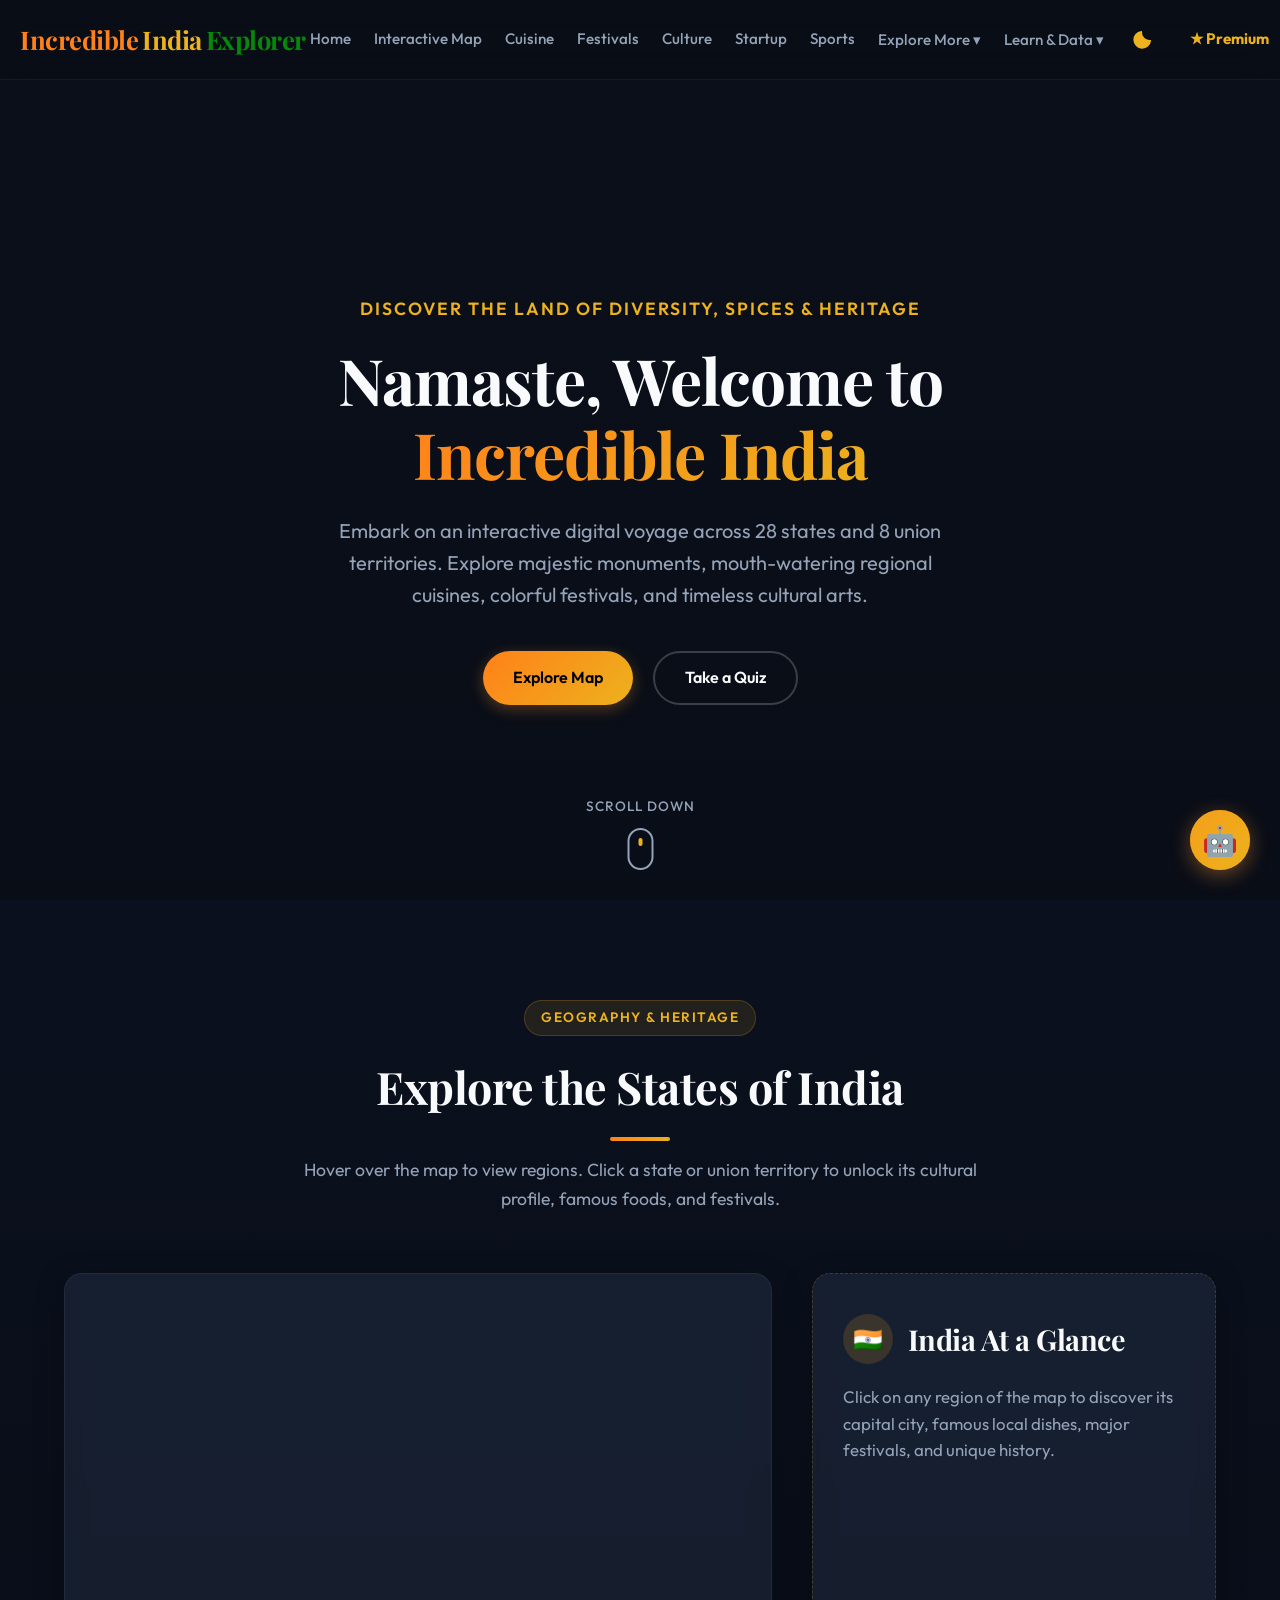
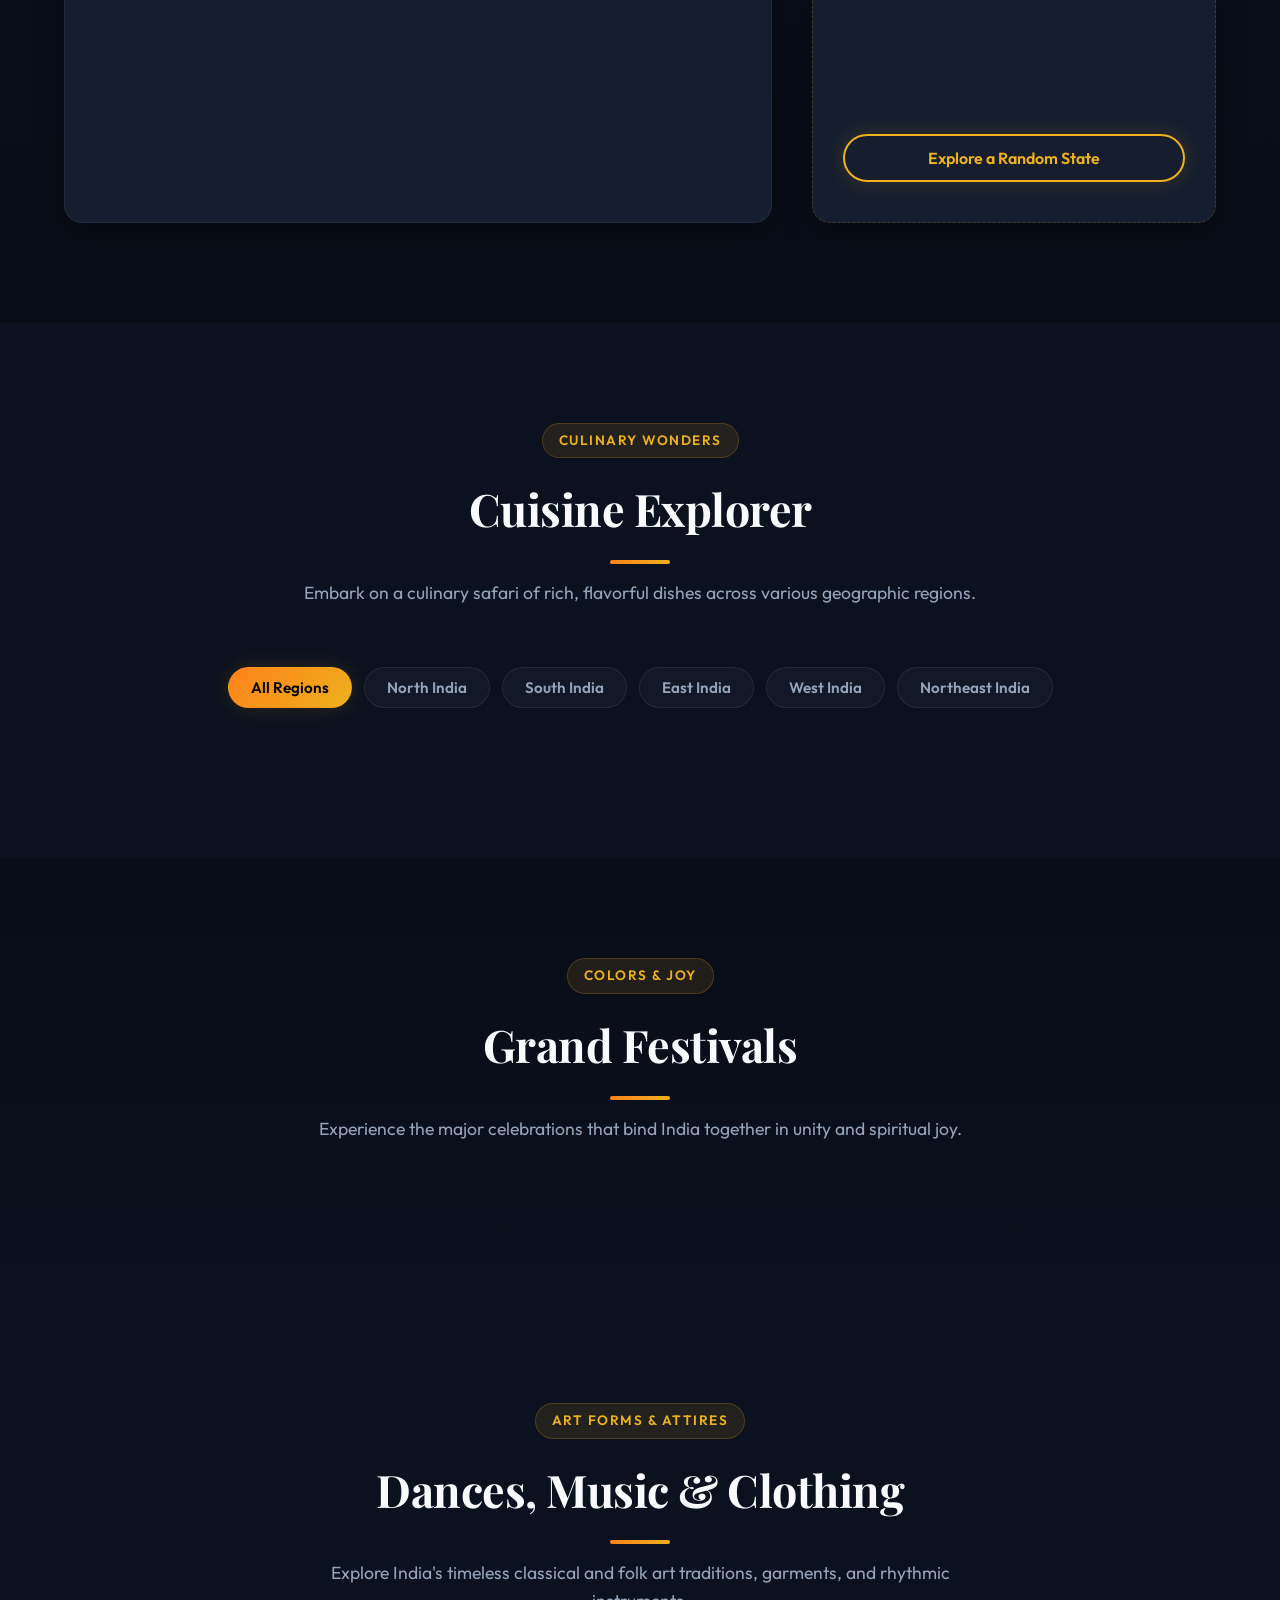
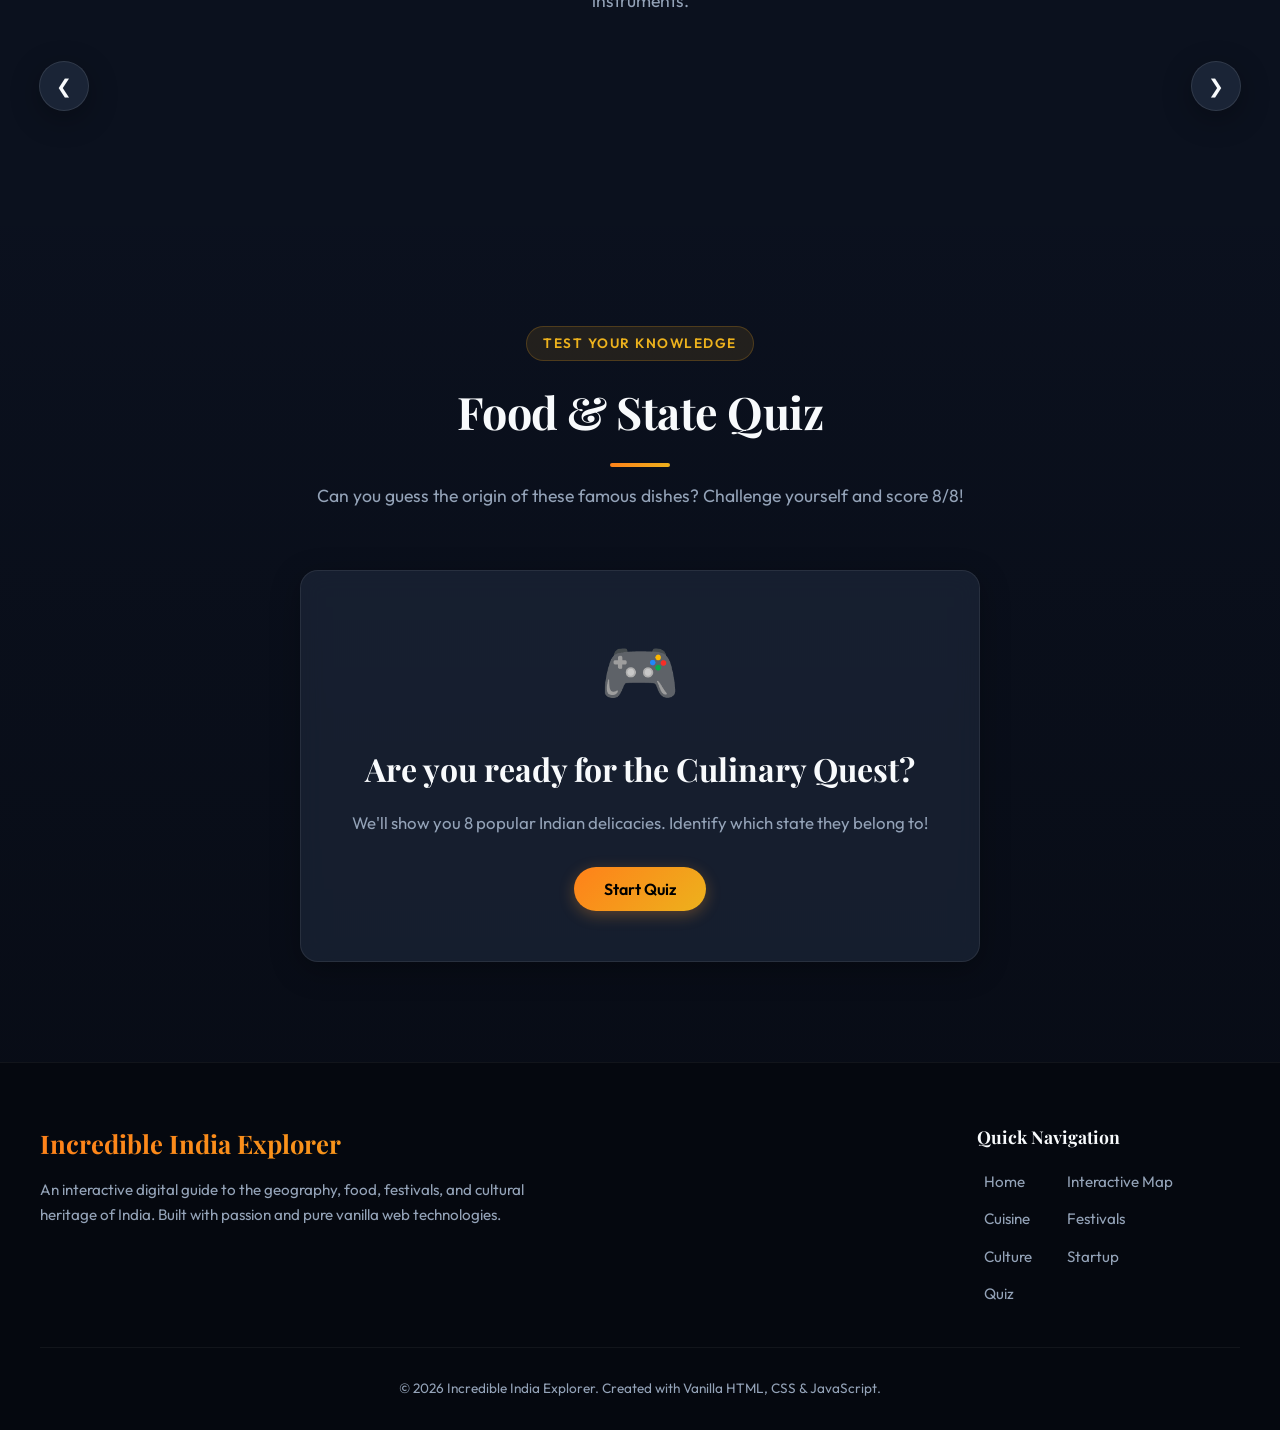
==== commit 824bfe77: "Merge pull request #37 from ARJUNkathayat/feature/add-map-interactivity Add interactivity in the map" ====
--- a/index.html
+++ b/index.html
@@ -48,6 +48,7 @@
                         <a href="travel.html" class="dropdown-item">Travel & Destinations</a>
                         <a href="wildlife.html" class="dropdown-item">Nature & Wildlife</a>
                         <a href="heritage.html" class="dropdown-item">Heritage Sites</a>
+                        <a href="monuments.html" class="dropdown-item">Monuments</a>
                         <a href="personalities.html" class="dropdown-item">Famous Personalities</a>
                         <a href="spiritual.html" class="dropdown-item">Spiritual India</a>
                         <a href="arts-crafts.html" class="dropdown-item">Arts & Crafts</a>
@@ -361,8 +362,32 @@
         </div>
     </div>
 
-    <!-- Floating Map Tooltip -->
-    <div class="map-tooltip" id="map-tooltip">State Name</div>
+    <!-- Floating Map Tooltip (Rich Interactive Card) -->
+    <div class="map-tooltip" id="map-tooltip">
+        <div class="tooltip-header">
+            <span class="tooltip-icon">📍</span>
+            <span class="tooltip-state-name" id="tooltip-state-name">State Name</span>
+        </div>
+        <div class="tooltip-divider"></div>
+        <div class="tooltip-details">
+            <div class="tooltip-row">
+                <span class="tooltip-label">🏛️ Capital</span>
+                <span class="tooltip-value" id="tooltip-capital">—</span>
+            </div>
+            <div class="tooltip-row">
+                <span class="tooltip-label">🍛 Famous Food</span>
+                <span class="tooltip-value" id="tooltip-food">—</span>
+            </div>
+            <div class="tooltip-row">
+                <span class="tooltip-label">🎉 Festival</span>
+                <span class="tooltip-value" id="tooltip-festival">—</span>
+            </div>
+        </div>
+        <div class="tooltip-footer" id="tooltip-description">
+            Hover over a state to explore!
+        </div>
+        <div class="tooltip-cta">Click to explore →</div>
+    </div>
 
     <!-- Scroll To Top Button -->
     <button class="btn-scroll-top" id="btn-scroll-top" aria-label="Scroll to Top">&#8593;</button>
--- a/styles.css
+++ b/styles.css
@@ -654,21 +654,108 @@
     width: 100%;
 }
 
-/* Floating Tooltip */
+/* Floating Rich Tooltip Card */
 .map-tooltip {
     position: fixed;
     pointer-events: none;
+    width: 300px;
+    padding: 0;
+    background: rgba(9, 13, 22, 0.96);
+    backdrop-filter: blur(20px);
+    -webkit-backdrop-filter: blur(20px);
+    border: 1.5px solid rgba(212, 175, 55, 0.4);
+    color: var(--text-light);
+    border-radius: 14px;
+    font-size: 0.88rem;
+    box-shadow: 0 12px 40px rgba(0, 0, 0, 0.5), 0 0 20px rgba(212, 175, 55, 0.08);
+    opacity: 0;
+    transition: opacity 0.18s ease-out, transform 0.18s ease-out;
+    transform: translateY(6px);
+    z-index: 1000;
+    overflow: hidden;
+}
+
+.map-tooltip[style*="opacity: 1"] {
+    transform: translateY(0);
+}
+
+.tooltip-header {
+    display: flex;
+    align-items: center;
+    gap: 10px;
+    padding: 12px 16px 10px;
+    background: linear-gradient(135deg, rgba(212, 175, 55, 0.15), rgba(255, 153, 51, 0.1));
+}
+
+.tooltip-icon {
+    font-size: 1.2rem;
+    flex-shrink: 0;
+}
+
+.tooltip-state-name {
+    font-weight: 700;
+    font-size: 1.05rem;
+    letter-spacing: 0.02em;
+    background: linear-gradient(135deg, #d4af37, #ff9933);
+    -webkit-background-clip: text;
+    -webkit-text-fill-color: transparent;
+    background-clip: text;
+}
+
+.tooltip-divider {
+    height: 1px;
+    background: linear-gradient(to right, transparent, rgba(212, 175, 55, 0.35), transparent);
+}
+
+.tooltip-details {
+    padding: 10px 16px;
+    display: flex;
+    flex-direction: column;
+    gap: 7px;
+}
+
+.tooltip-row {
+    display: flex;
+    justify-content: space-between;
+    align-items: flex-start;
+    gap: 10px;
+}
+
+.tooltip-label {
+    font-size: 0.78rem;
+    color: rgba(255, 255, 255, 0.5);
+    white-space: nowrap;
+    flex-shrink: 0;
+}
+
+.tooltip-value {
+    font-weight: 600;
+    font-size: 0.82rem;
+    text-align: right;
+    color: rgba(255, 255, 255, 0.92);
+    line-height: 1.3;
+}
+
+.tooltip-footer {
     padding: 8px 16px;
-    background: rgba(9, 13, 22, 0.95);
-    border: 1.5px solid var(--primary-gold);
-    color: var(--text-light);
-    border-radius: var(--border-radius-sm);
+    font-size: 0.78rem;
+    color: rgba(255, 255, 255, 0.45);
+    line-height: 1.45;
+    border-top: 1px solid rgba(255, 255, 255, 0.06);
+    display: -webkit-box;
+    -webkit-line-clamp: 2;
+    -webkit-box-orient: vertical;
+    overflow: hidden;
+}
+
+.tooltip-cta {
+    padding: 7px 16px 10px;
+    font-size: 0.72rem;
     font-weight: 600;
-    font-size: 0.9rem;
-    box-shadow: var(--shadow-soft);
-    opacity: 0;
-    transition: opacity 0.1s ease-out;
-    z-index: 1000;
+    color: var(--primary-gold);
+    letter-spacing: 0.04em;
+    text-transform: uppercase;
+    opacity: 0.7;
 }
 
 /* ==========================================================================
@@ -1538,6 +1625,23 @@
     .slider-card {
         min-width: calc((100% - 30px) / 2);
         max-width: calc((100% - 30px) / 2);
+    }
+
+    .science-stats-grid {
+        grid-template-columns: repeat(2, minmax(0, 1fr));
+    }
+
+    .science-isro-grid {
+        grid-template-columns: repeat(2, minmax(0, 1fr));
+    }
+
+    .science-modal-layout {
+        grid-template-columns: 1fr;
+    }
+
+    .science-modal-hero {
+        border-right: none;
+        border-bottom: 1px solid rgba(255, 255, 255, 0.06);
     }
 }
 
@@ -1689,6 +1793,82 @@
         grid-template-columns: 1fr;
     }
 
+    .science-hero {
+        min-height: 420px;
+        padding: 100px 0 70px;
+    }
+
+    .science-hero h1 {
+        font-size: 2.8rem;
+        max-width: 12ch;
+    }
+
+    .science-hero-actions {
+        flex-direction: column;
+        width: min(100%, 320px);
+    }
+
+    .science-hero-actions .btn {
+        width: 100%;
+    }
+
+    .science-stats-grid {
+        grid-template-columns: 1fr;
+    }
+
+    .science-isro-grid {
+        grid-template-columns: 1fr;
+    }
+
+    .science-scientist-grid {
+        grid-template-columns: 1fr;
+    }
+
+    .science-scientist-card-head,
+    .science-isro-card-top {
+        flex-direction: column;
+    }
+
+    .science-scientist-avatar {
+        width: 82px;
+        height: 82px;
+    }
+
+    .science-mission-avatar {
+        width: 68px;
+        height: 68px;
+    }
+
+    .science-timeline {
+        grid-template-columns: 1fr;
+    }
+
+    .science-modal-layout {
+        grid-template-columns: 1fr;
+    }
+
+    .science-modal-hero,
+    .science-modal-body {
+        padding: 28px 20px;
+    }
+
+    .science-modal-hero {
+        border-right: none;
+        border-bottom: 1px solid rgba(255, 255, 255, 0.06);
+    }
+
+    .science-modal-stats {
+        grid-template-columns: 1fr;
+    }
+
+    .science-filters-bar {
+        align-items: stretch;
+    }
+
+    .science-filters-bar .search-box-wrapper {
+        width: 100%;
+    }
+
     .footer-container {
         grid-template-columns: 1fr;
         gap: 30px;
@@ -2272,6 +2452,762 @@
 .modal-stat-value {
     color: var(--text-light);
     font-size: 0.95rem;
+}
+
+/* ========================================================================== 
+   SCIENCE PAGE STYLES
+   ========================================================================== */
+.science-page-body {
+    background:
+        radial-gradient(circle at top left, rgba(255, 176, 31, 0.08) 0%, transparent 28%),
+        radial-gradient(circle at 82% 16%, rgba(18, 136, 7, 0.08) 0%, transparent 24%),
+        radial-gradient(circle at 50% 110%, rgba(255, 153, 51, 0.06) 0%, transparent 34%),
+        var(--bg-dark-deep);
+}
+
+.science-hero {
+    position: relative;
+    min-height: 430px;
+    height: auto;
+    padding: 100px 0 60px;
+    background:
+        radial-gradient(circle at 20% 24%, rgba(255, 176, 31, 0.24) 0%, transparent 22%),
+        radial-gradient(circle at 80% 30%, rgba(18, 136, 7, 0.18) 0%, transparent 22%),
+        radial-gradient(circle at 50% 84%, rgba(255, 153, 51, 0.12) 0%, transparent 28%),
+        linear-gradient(160deg, #10192c 0%, #09111d 48%, #07120f 100%);
+}
+
+.science-hero::before {
+    content: '';
+    position: absolute;
+    inset: 0;
+    background:
+        linear-gradient(90deg, rgba(255, 255, 255, 0.045) 1px, transparent 1px),
+        linear-gradient(rgba(255, 255, 255, 0.045) 1px, transparent 1px);
+    background-size: 84px 84px;
+    opacity: 0.3;
+    z-index: 0;
+}
+
+.science-hero .sub-hero-overlay {
+    background: linear-gradient(180deg, rgba(7, 13, 23, 0.24) 0%, rgba(7, 13, 23, 0.9) 100%);
+}
+
+.science-hero .sub-hero-content {
+    max-width: 940px;
+    display: flex;
+    flex-direction: column;
+    gap: 14px;
+    align-items: center;
+}
+
+.science-hero h1 {
+    max-width: 14ch;
+    line-height: 1.03;
+    margin-bottom: 8px;
+}
+
+.science-hero-actions {
+    display: flex;
+    justify-content: center;
+    gap: 14px;
+    flex-wrap: wrap;
+    margin-top: 10px;
+}
+
+.science-hero-pills {
+    display: flex;
+    justify-content: center;
+    gap: 12px;
+    flex-wrap: wrap;
+    margin-top: 8px;
+}
+
+.science-pill {
+    display: inline-flex;
+    align-items: center;
+    justify-content: center;
+    padding: 8px 16px;
+    border-radius: 999px;
+    font-size: 0.82rem;
+    font-weight: 700;
+    letter-spacing: 0.8px;
+    text-transform: uppercase;
+    border: 1px solid rgba(255, 255, 255, 0.12);
+    background: rgba(255, 255, 255, 0.05);
+    backdrop-filter: blur(10px);
+}
+
+.science-pill.space {
+    color: var(--primary-saffron);
+    border-color: rgba(255, 153, 51, 0.3);
+}
+
+.science-pill.physics {
+    color: var(--primary-gold);
+    border-color: rgba(255, 176, 31, 0.3);
+}
+
+.science-pill.biology {
+    color: var(--primary-green);
+    border-color: rgba(18, 136, 7, 0.3);
+}
+
+.science-stats-section {
+    background: linear-gradient(to bottom, rgba(7, 13, 23, 0.98) 0%, rgba(9, 13, 22, 1) 100%);
+}
+
+.science-stats-grid {
+    display: grid;
+    grid-template-columns: repeat(4, minmax(0, 1fr));
+    gap: 20px;
+}
+
+.science-stat-card {
+    position: relative;
+    padding: 24px 22px;
+    overflow: hidden;
+}
+
+.science-stat-card::before {
+    content: '';
+    position: absolute;
+    inset: 0 auto auto 0;
+    width: 100%;
+    height: 4px;
+    background: var(--gradient-saffron-gold);
+}
+
+.science-stat-label {
+    display: inline-block;
+    color: var(--primary-gold);
+    font-size: 0.78rem;
+    font-weight: 700;
+    letter-spacing: 1px;
+    text-transform: uppercase;
+    margin-bottom: 10px;
+}
+
+.science-stat-value {
+    display: block;
+    font-size: 2rem;
+    line-height: 1.05;
+    letter-spacing: -0.8px;
+    margin-bottom: 10px;
+}
+
+.science-stat-detail {
+    color: var(--text-muted);
+    font-size: 0.95rem;
+    line-height: 1.65;
+}
+
+.science-isro-section {
+    background: linear-gradient(to bottom, rgba(9, 13, 22, 1) 0%, rgba(7, 13, 23, 0.97) 100%);
+}
+
+.science-isro-grid {
+    display: grid;
+    grid-template-columns: repeat(auto-fit, minmax(250px, 1fr));
+    gap: 22px;
+}
+
+.science-isro-card {
+    position: relative;
+    padding: 24px;
+    overflow: hidden;
+    display: flex;
+    flex-direction: column;
+    gap: 16px;
+}
+
+.science-isro-card::before {
+    content: '';
+    position: absolute;
+    inset: 0 auto auto 0;
+    width: 100%;
+    height: 4px;
+    background: var(--primary-gold);
+}
+
+.science-isro-card[data-mission-type="space"]::before {
+    background: var(--primary-saffron);
+}
+
+.science-isro-card h3 {
+    font-size: 1.55rem;
+    margin-bottom: -2px;
+}
+
+.science-isro-card-top {
+    display: flex;
+    align-items: flex-start;
+    justify-content: space-between;
+    gap: 16px;
+}
+
+.science-mission-avatar {
+    width: 72px;
+    height: 72px;
+    border-radius: 22px;
+    display: grid;
+    place-items: center;
+    flex-shrink: 0;
+    font-size: 1.05rem;
+    font-weight: 800;
+    letter-spacing: 1px;
+    color: var(--text-light);
+    background:
+        radial-gradient(circle at top, rgba(255, 255, 255, 0.16) 0%, transparent 28%),
+        linear-gradient(135deg, rgba(255, 153, 51, 0.18), rgba(255, 176, 31, 0.12));
+    border: 1px solid rgba(255, 255, 255, 0.1);
+    box-shadow: inset 0 1px 0 rgba(255, 255, 255, 0.12);
+}
+
+.science-avatar-frame {
+    position: relative;
+    overflow: hidden;
+    display: block;
+}
+
+.science-avatar-image {
+    position: absolute;
+    inset: 0;
+    width: 100%;
+    height: 100%;
+    display: block;
+    max-width: none;
+    max-height: none;
+    box-sizing: border-box;
+}
+
+.science-avatar-image-contain {
+    object-fit: cover;
+    object-position: center center;
+    padding: 0;
+}
+
+.science-avatar-image-cover {
+    object-fit: cover;
+    object-position: center top;
+}
+
+.science-isro-card[data-mission-type="space"] .science-mission-avatar {
+    background:
+        radial-gradient(circle at top, rgba(255, 255, 255, 0.16) 0%, transparent 28%),
+        linear-gradient(135deg, rgba(255, 153, 51, 0.18), rgba(255, 176, 31, 0.12));
+}
+
+.science-isro-card .science-badge.space {
+    color: var(--primary-saffron);
+    background: rgba(255, 153, 51, 0.12);
+    border-color: rgba(255, 153, 51, 0.22);
+}
+
+.science-isro-card .science-badge.physics {
+    color: var(--primary-gold);
+    background: rgba(255, 176, 31, 0.12);
+    border-color: rgba(255, 176, 31, 0.22);
+}
+
+.science-mission-year {
+    display: inline-block;
+    margin-top: 10px;
+    color: var(--text-muted);
+    font-size: 0.82rem;
+    font-weight: 700;
+    letter-spacing: 1px;
+    text-transform: uppercase;
+}
+
+.science-mission-summary,
+.science-mission-contribution,
+.science-scientist-achievement,
+.science-scientist-contribution {
+    color: var(--text-muted);
+    line-height: 1.65;
+}
+
+.science-chip-row {
+    display: flex;
+    flex-wrap: wrap;
+    gap: 10px;
+    margin-top: auto;
+}
+
+.science-chip {
+    display: inline-flex;
+    align-items: center;
+    padding: 6px 12px;
+    border-radius: 999px;
+    font-size: 0.8rem;
+    font-weight: 600;
+    color: var(--text-light);
+    background: rgba(255, 255, 255, 0.05);
+    border: 1px solid rgba(255, 255, 255, 0.08);
+}
+
+.science-filters-bar {
+    align-items: flex-end;
+}
+
+.science-filters-bar .tab-container {
+    margin-bottom: 0;
+}
+
+.science-scientist-grid {
+    display: grid;
+    grid-template-columns: repeat(auto-fit, minmax(280px, 1fr));
+    gap: 24px;
+}
+
+.science-scientist-card {
+    position: relative;
+    display: flex;
+    flex-direction: column;
+    gap: 16px;
+    padding: 24px;
+    min-height: 100%;
+    overflow: hidden;
+    cursor: pointer;
+    transition: var(--transition-smooth);
+}
+
+.science-scientist-card::before {
+    content: '';
+    position: absolute;
+    inset: 0 auto auto 0;
+    width: 100%;
+    height: 5px;
+    background: var(--science-accent, var(--primary-gold));
+}
+
+.science-scientist-card[data-category="space"] {
+    --science-accent: var(--primary-saffron);
+}
+
+.science-scientist-card[data-category="physics"] {
+    --science-accent: var(--primary-gold);
+}
+
+.science-scientist-card[data-category="medicine"],
+.science-scientist-card[data-category="biology"] {
+    --science-accent: var(--primary-green);
+}
+
+.science-scientist-card[data-category="agriculture"] {
+    --science-accent: var(--primary-saffron);
+}
+
+.science-scientist-card[data-category="mathematics"] {
+    --science-accent: var(--primary-gold);
+}
+
+.science-scientist-card:hover,
+.science-scientist-card:focus-visible {
+    transform: translateY(-8px);
+    box-shadow: var(--shadow-glow-active);
+    border-color: rgba(255, 176, 31, 0.28);
+}
+
+.science-scientist-card:focus-visible {
+    outline: 2px solid rgba(255, 176, 31, 0.45);
+    outline-offset: 3px;
+}
+
+.science-scientist-card-head {
+    display: flex;
+    gap: 16px;
+    align-items: flex-start;
+}
+
+.science-scientist-avatar {
+    width: 88px;
+    height: 88px;
+    border-radius: 24px;
+    display: grid;
+    place-items: center;
+    flex-shrink: 0;
+    font-size: 1.15rem;
+    font-weight: 800;
+    letter-spacing: 1px;
+    color: var(--text-light);
+    border: 1px solid rgba(255, 255, 255, 0.12);
+    box-shadow: inset 0 1px 0 rgba(255, 255, 255, 0.12), 0 8px 24px rgba(0, 0, 0, 0.18);
+    background: linear-gradient(135deg, rgba(255, 153, 51, 0.14), rgba(255, 176, 31, 0.08));
+}
+
+.science-scientist-avatar.physics,
+.science-scientist-avatar.mathematics {
+    background: linear-gradient(135deg, rgba(255, 176, 31, 0.14), rgba(255, 255, 255, 0.05));
+}
+
+.science-scientist-avatar.cv-raman .science-avatar-image-cover,
+.science-modal-avatar.cv-raman .science-avatar-image-cover {
+    object-position: center 18%;
+}
+
+.science-scientist-avatar.space,
+.science-scientist-avatar.agriculture {
+    background: linear-gradient(135deg, rgba(255, 153, 51, 0.14), rgba(255, 176, 31, 0.08));
+}
+
+.science-scientist-avatar.medicine,
+.science-scientist-avatar.biology {
+    background: linear-gradient(135deg, rgba(18, 136, 7, 0.14), rgba(63, 191, 73, 0.08));
+}
+
+.science-scientist-title h3 {
+    font-size: 1.45rem;
+    margin: 10px 0 6px;
+}
+
+.science-scientist-title p {
+    color: var(--text-muted);
+    line-height: 1.5;
+}
+
+.science-scientist-footer {
+    margin-top: auto;
+    display: flex;
+    align-items: center;
+    justify-content: space-between;
+    gap: 12px;
+    flex-wrap: wrap;
+}
+
+.science-card-note {
+    color: var(--text-muted);
+    font-size: 0.85rem;
+}
+
+.science-view-btn {
+    padding: 10px 18px;
+    font-size: 0.92rem;
+}
+
+.science-empty-state {
+    grid-column: 1 / -1;
+    text-align: center;
+    padding: 34px 24px;
+}
+
+.science-empty-state h3 {
+    font-size: 1.7rem;
+    margin-bottom: 10px;
+}
+
+.science-empty-state p {
+    color: var(--text-muted);
+    margin-bottom: 20px;
+}
+
+.science-timeline-section {
+    background: linear-gradient(to bottom, rgba(7, 13, 23, 0.97) 0%, rgba(9, 13, 22, 1) 100%);
+}
+
+.science-timeline-detail {
+    margin-bottom: 28px;
+    padding: 24px 28px;
+    border: 1px solid rgba(255, 255, 255, 0.08);
+}
+
+.science-timeline-detail h3 {
+    font-size: 1.75rem;
+    margin-bottom: 10px;
+}
+
+.science-timeline-detail p {
+    color: var(--text-muted);
+    line-height: 1.7;
+}
+
+.science-timeline {
+    display: grid;
+    grid-template-columns: repeat(auto-fit, minmax(240px, 1fr));
+    gap: 22px;
+}
+
+.science-timeline-item {
+    position: relative;
+    display: flex;
+    flex-direction: column;
+    gap: 12px;
+    align-items: flex-start;
+    padding: 22px;
+    border: 1px solid rgba(255, 255, 255, 0.08);
+    cursor: pointer;
+    transition: var(--transition-smooth);
+    text-align: left;
+    width: 100%;
+}
+
+.science-timeline-item::before {
+    content: '';
+    position: absolute;
+    inset: 0 auto auto 0;
+    width: 100%;
+    height: 4px;
+    background: var(--science-accent, var(--primary-gold));
+    opacity: 0.9;
+}
+
+.science-timeline-item.space {
+    --science-accent: var(--primary-saffron);
+}
+
+.science-timeline-item.physics {
+    --science-accent: var(--primary-gold);
+}
+
+.science-timeline-item:hover,
+.science-timeline-item:focus-visible,
+.science-timeline-item.active {
+    transform: translateY(-6px);
+    border-color: rgba(255, 176, 31, 0.32);
+    box-shadow: var(--shadow-glow);
+}
+
+.science-timeline-item:focus-visible {
+    outline: 2px solid rgba(255, 176, 31, 0.45);
+    outline-offset: 3px;
+}
+
+.science-timeline-item h3 {
+    font-size: 1.4rem;
+    margin-bottom: 0;
+}
+
+.science-timeline-item p {
+    color: var(--text-muted);
+    font-size: 0.94rem;
+}
+
+.science-badge {
+    display: inline-flex;
+    align-items: center;
+    justify-content: center;
+    padding: 4px 10px;
+    border-radius: 999px;
+    font-size: 0.72rem;
+    font-weight: 700;
+    letter-spacing: 1px;
+    text-transform: uppercase;
+    border: 1px solid transparent;
+}
+
+.science-badge.all {
+    color: var(--text-light);
+    background: rgba(255, 255, 255, 0.05);
+    border-color: rgba(255, 255, 255, 0.08);
+}
+
+.science-badge.space,
+.science-badge.agriculture {
+    color: var(--primary-saffron);
+    background: rgba(255, 153, 51, 0.12);
+    border-color: rgba(255, 153, 51, 0.22);
+}
+
+.science-badge.physics,
+.science-badge.mathematics {
+    color: var(--primary-gold);
+    background: rgba(255, 176, 31, 0.12);
+    border-color: rgba(255, 176, 31, 0.22);
+}
+
+.science-badge.medicine,
+.science-badge.biology {
+    color: var(--primary-green);
+    background: rgba(18, 136, 7, 0.12);
+    border-color: rgba(18, 136, 7, 0.22);
+}
+
+.science-modal .modal-card {
+    max-width: 900px;
+    padding: 0;
+    overflow: hidden;
+}
+
+.science-modal-layout {
+    display: grid;
+    grid-template-columns: 0.9fr 1.1fr;
+    min-height: 100%;
+}
+
+.science-modal-hero {
+    padding: 42px 34px;
+    background:
+        radial-gradient(circle at top, rgba(255, 255, 255, 0.1) 0%, transparent 28%),
+        linear-gradient(160deg, rgba(17, 27, 45, 1) 0%, rgba(7, 17, 29, 1) 55%, rgba(6, 20, 15, 1) 100%);
+    border-right: 1px solid rgba(255, 255, 255, 0.06);
+    display: flex;
+    flex-direction: column;
+    justify-content: center;
+    gap: 12px;
+}
+
+.science-modal-avatar {
+    width: 118px;
+    height: 118px;
+    border-radius: 30px;
+    display: grid;
+    place-items: center;
+    font-size: 1.8rem;
+    font-weight: 800;
+    letter-spacing: 1px;
+    color: var(--text-light);
+    background:
+        radial-gradient(circle at top, rgba(255, 255, 255, 0.16) 0%, transparent 28%),
+        linear-gradient(135deg, rgba(255, 153, 51, 0.14), rgba(255, 176, 31, 0.12));
+    border: 1px solid rgba(255, 255, 255, 0.12);
+    box-shadow: inset 0 1px 0 rgba(255, 255, 255, 0.12);
+}
+
+.science-modal-avatar.physics,
+.science-modal-avatar.mathematics {
+    background:
+        radial-gradient(circle at top, rgba(255, 255, 255, 0.16) 0%, transparent 28%),
+        linear-gradient(135deg, rgba(255, 176, 31, 0.14), rgba(255, 255, 255, 0.06));
+}
+
+.science-modal-avatar.space,
+.science-modal-avatar.agriculture {
+    background:
+        radial-gradient(circle at top, rgba(255, 255, 255, 0.16) 0%, transparent 28%),
+        linear-gradient(135deg, rgba(255, 153, 51, 0.14), rgba(255, 176, 31, 0.12));
+}
+
+.science-modal-avatar.medicine,
+.science-modal-avatar.biology {
+    background:
+        radial-gradient(circle at top, rgba(255, 255, 255, 0.16) 0%, transparent 28%),
+        linear-gradient(135deg, rgba(18, 136, 7, 0.14), rgba(63, 191, 73, 0.08));
+}
+
+.science-modal-hero h3 {
+    font-size: 2.1rem;
+    margin: 6px 0 0;
+}
+
+.science-modal-hero p {
+    color: var(--text-muted);
+    font-size: 1rem;
+}
+
+.science-modal-body {
+    padding: 42px 34px;
+}
+
+.science-highlight-list {
+    margin: 0;
+    padding-left: 18px;
+    color: var(--text-muted);
+    display: grid;
+    gap: 10px;
+}
+
+.science-modal-stats {
+    display: grid;
+    grid-template-columns: repeat(2, minmax(0, 1fr));
+    gap: 14px;
+}
+
+@media (max-width: 1024px) {
+    .science-stats-grid {
+        grid-template-columns: repeat(2, minmax(0, 1fr));
+    }
+
+    .science-isro-grid {
+        grid-template-columns: repeat(2, minmax(0, 1fr));
+    }
+
+    .science-modal-layout {
+        grid-template-columns: 1fr;
+    }
+
+    .science-modal-hero {
+        border-right: none;
+        border-bottom: 1px solid rgba(255, 255, 255, 0.06);
+    }
+}
+
+@media (max-width: 768px) {
+    .science-hero {
+        min-height: 420px;
+        padding: 100px 0 70px;
+    }
+
+    .science-hero h1 {
+        font-size: 2.8rem;
+        max-width: 12ch;
+    }
+
+    .science-hero-actions {
+        flex-direction: column;
+        width: min(100%, 320px);
+    }
+
+    .science-hero-actions .btn {
+        width: 100%;
+    }
+
+    .science-stats-grid {
+        grid-template-columns: 1fr;
+    }
+
+    .science-isro-grid {
+        grid-template-columns: 1fr;
+    }
+
+    .science-scientist-grid {
+        grid-template-columns: 1fr;
+    }
+
+    .science-scientist-card-head,
+    .science-isro-card-top {
+        flex-direction: column;
+    }
+
+    .science-scientist-avatar {
+        width: 82px;
+        height: 82px;
+    }
+
+    .science-mission-avatar {
+        width: 68px;
+        height: 68px;
+    }
+
+    .science-timeline {
+        grid-template-columns: 1fr;
+    }
+
+    .science-modal-layout {
+        grid-template-columns: 1fr;
+    }
+
+    .science-modal-hero,
+    .science-modal-body {
+        padding: 28px 20px;
+    }
+
+    .science-modal-hero {
+        border-right: none;
+        border-bottom: 1px solid rgba(255, 255, 255, 0.06);
+    }
+
+    .science-modal-stats {
+        grid-template-columns: 1fr;
+    }
+
+    .science-filters-bar {
+        align-items: stretch;
+    }
+
+    .science-filters-bar .search-box-wrapper {
+        width: 100%;
+    }
 }
 
 /* ==========================================================================
@@ -5022,8 +5958,31 @@
 }
 
 body.light-theme .map-tooltip {
-    background: rgba(255, 255, 255, 0.95);
-    color: #000;
+    background: rgba(255, 255, 255, 0.97);
+    border-color: rgba(212, 175, 55, 0.3);
+    box-shadow: 0 12px 40px rgba(0, 0, 0, 0.12), 0 0 20px rgba(212, 175, 55, 0.06);
+    color: #1a1a2e;
+}
+
+body.light-theme .tooltip-header {
+    background: linear-gradient(135deg, rgba(212, 175, 55, 0.1), rgba(255, 153, 51, 0.06));
+}
+
+body.light-theme .tooltip-label {
+    color: rgba(0, 0, 0, 0.45);
+}
+
+body.light-theme .tooltip-value {
+    color: rgba(0, 0, 0, 0.8);
+}
+
+body.light-theme .tooltip-footer {
+    color: rgba(0, 0, 0, 0.4);
+    border-top-color: rgba(0, 0, 0, 0.06);
+}
+
+body.light-theme .tooltip-divider {
+    background: linear-gradient(to right, transparent, rgba(212, 175, 55, 0.25), transparent);
 }
 
 body.light-theme .chat-message.user {
@@ -5055,6 +6014,106 @@
 
 body.light-theme .footer-credits p {
     color: var(--text-muted);
+}
+
+/* Science page light mode */
+body.light-theme .science-page-body {
+    background:
+        radial-gradient(circle at top left, rgba(255, 176, 31, 0.08) 0%, transparent 28%),
+        radial-gradient(circle at 82% 16%, rgba(18, 136, 7, 0.08) 0%, transparent 24%),
+        radial-gradient(circle at 50% 110%, rgba(255, 153, 51, 0.05) 0%, transparent 34%),
+        var(--bg-dark-deep);
+}
+
+body.light-theme .science-hero {
+    background:
+        radial-gradient(circle at 20% 24%, rgba(255, 176, 31, 0.15) 0%, transparent 22%),
+        radial-gradient(circle at 80% 30%, rgba(18, 136, 7, 0.11) 0%, transparent 22%),
+        radial-gradient(circle at 50% 84%, rgba(255, 153, 51, 0.08) 0%, transparent 28%),
+        linear-gradient(160deg, rgba(255, 255, 255, 0.98) 0%, rgba(247, 249, 252, 0.98) 55%, rgba(242, 247, 243, 0.98) 100%);
+}
+
+body.light-theme .science-hero::before {
+    background:
+        linear-gradient(90deg, rgba(15, 23, 42, 0.06) 1px, transparent 1px),
+        linear-gradient(rgba(15, 23, 42, 0.06) 1px, transparent 1px);
+    opacity: 0.35;
+}
+
+body.light-theme .science-hero .sub-hero-overlay {
+    background: linear-gradient(180deg, rgba(255, 255, 255, 0.56) 0%, rgba(255, 255, 255, 0.88) 100%);
+}
+
+body.light-theme .science-hero .science-pill {
+    background: rgba(255, 255, 255, 0.92);
+    border-color: rgba(15, 23, 42, 0.08);
+    box-shadow: 0 10px 25px rgba(15, 23, 42, 0.06);
+}
+
+body.light-theme .science-stats-section,
+body.light-theme .science-isro-section,
+body.light-theme .science-scientists-section,
+body.light-theme .science-timeline-section {
+    background: transparent;
+}
+
+body.light-theme .science-stat-detail,
+body.light-theme .science-mission-summary,
+body.light-theme .science-mission-contribution,
+body.light-theme .science-scientist-achievement,
+body.light-theme .science-scientist-contribution,
+body.light-theme .science-timeline-detail p,
+body.light-theme .science-timeline-item p,
+body.light-theme .science-modal-hero p,
+body.light-theme .science-highlight-list,
+body.light-theme .science-empty-state p,
+body.light-theme .science-scientist-title p {
+    color: var(--text-muted);
+}
+
+body.light-theme .science-timeline-detail,
+body.light-theme .science-timeline-item {
+    border-color: rgba(15, 23, 42, 0.08);
+}
+
+body.light-theme .science-timeline-item:hover,
+body.light-theme .science-timeline-item:focus-visible,
+body.light-theme .science-timeline-item.active {
+    border-color: rgba(255, 176, 31, 0.34);
+}
+
+body.light-theme .science-modal .modal-card {
+    background: rgba(255, 255, 255, 0.96);
+    border-color: rgba(15, 23, 42, 0.08);
+}
+
+body.light-theme .science-modal-hero {
+    background:
+        radial-gradient(circle at top, rgba(255, 255, 255, 0.8) 0%, transparent 28%),
+        linear-gradient(160deg, rgba(255, 247, 231, 0.96) 0%, rgba(247, 249, 252, 0.98) 55%, rgba(238, 247, 241, 0.98) 100%);
+    border-right-color: rgba(15, 23, 42, 0.08);
+    border-bottom-color: rgba(15, 23, 42, 0.08);
+}
+
+body.light-theme .science-modal-avatar {
+    color: var(--text-light);
+    border-color: rgba(15, 23, 42, 0.08);
+}
+
+body.light-theme .science-chip,
+body.light-theme .science-badge.all {
+    background: rgba(15, 23, 42, 0.04);
+    border-color: rgba(15, 23, 42, 0.08);
+}
+
+body.light-theme .science-isro-card .science-badge.space,
+body.light-theme .science-isro-card .science-badge.physics,
+body.light-theme .science-badge.space,
+body.light-theme .science-badge.physics,
+body.light-theme .science-badge.medicine,
+body.light-theme .science-badge.biology {
+    background: rgba(15, 23, 42, 0.04);
+    border-color: rgba(15, 23, 42, 0.08);
 }
 
 
@@ -5071,6 +6130,22 @@
     justify-content: center;
     transition: var(--transition-smooth);
     margin-right: 10px;
+}
+
+.theme-toggle-icon {
+    width: 22px;
+    height: 22px;
+    fill: none;
+    stroke: currentColor;
+    stroke-width: 1.8;
+    stroke-linecap: round;
+    stroke-linejoin: round;
+    color: var(--primary-gold);
+}
+
+.theme-toggle-icon circle {
+    fill: currentColor;
+    stroke: none;
 }
 
 .btn-theme-toggle:hover {
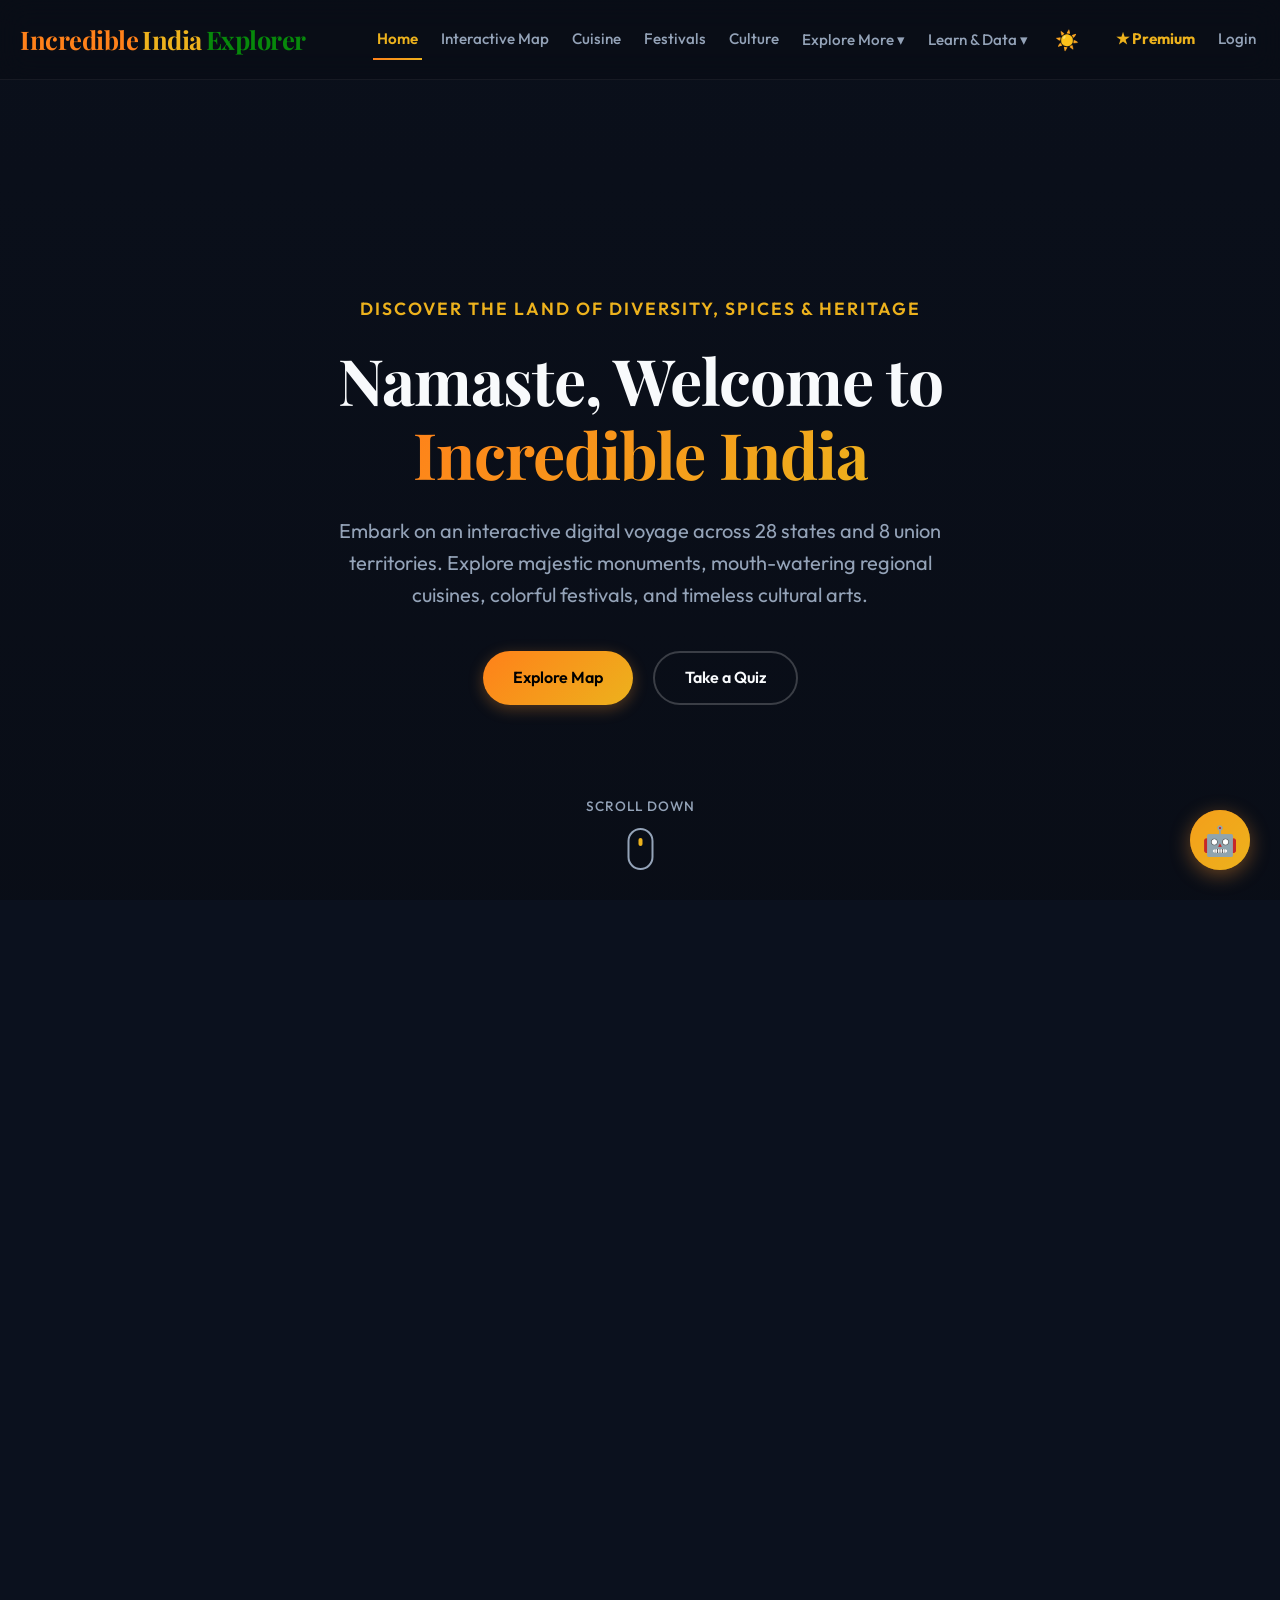
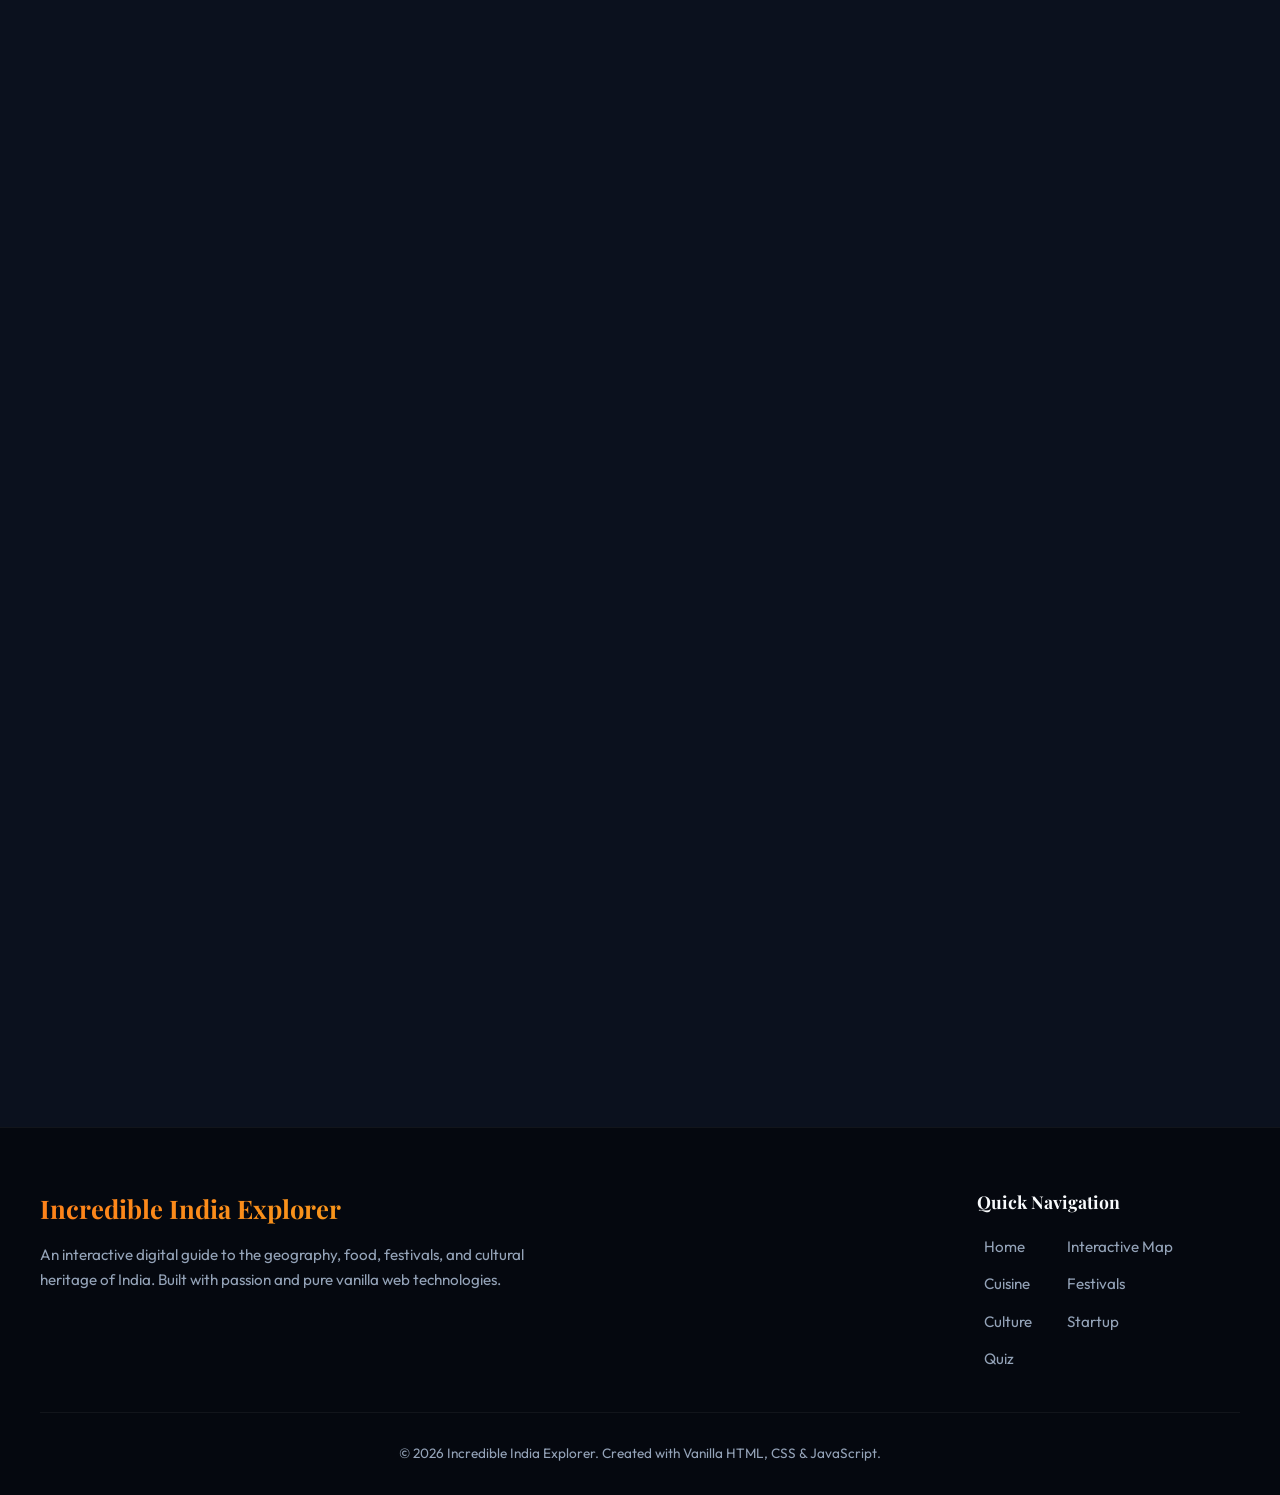
==== commit b8499aa7: "feat(map): implement state comparison dashboard, regional highlights, and view detailed button (fixe" ====
--- a/index.html
+++ b/index.html
@@ -6,6 +6,12 @@
     <meta name="viewport" content="width=device-width, initial-scale=1.0">
     <meta name="description"
         content="Incredible India Explorer - An interactive, animated digital tour of India's states, cuisines, festivals, dances, and vibrant culture.">
+    <link rel="apple-touch-icon" href="apple-touch-icon.png">
+    <link rel="manifest" href="manifest.json">
+    <style>
+        .align-center { align-self: center; }
+        .fw-600 { font-weight: 600; }
+    </style>
     <title>Incredible India Explorer</title>
 
     <!-- Google Fonts -->
@@ -17,6 +23,10 @@
 
     <!-- Custom Stylesheet -->
     <link rel="stylesheet" href="styles.css">
+    <style>
+        .footer-credits-center { align-self: center; }
+        .font-weight-600 { font-weight: 600; }
+    </style>
 </head>
 
 <body>
@@ -40,8 +50,6 @@
                 <a href="cuisine.html" class="nav-link" id="link-cuisine">Cuisine</a>
                 <a href="festivals.html" class="nav-link" id="link-festivals">Festivals</a>
                 <a href="culture.html" class="nav-link" id="link-culture">Culture</a>
-                <a href="startup.html" class="nav-link" id="link-startup">Startup</a>
-                <a href="sports.html" class="nav-link" id="link-startup">Sports</a>
                 <div class="nav-dropdown">
                     <button class="nav-link dropdown-toggle" id="link-explore-more">Explore More ▾</button>
                     <div class="dropdown-menu">
@@ -49,9 +57,26 @@
                         <a href="wildlife.html" class="dropdown-item">Nature & Wildlife</a>
                         <a href="heritage.html" class="dropdown-item">Heritage Sites</a>
                         <a href="monuments.html" class="dropdown-item">Monuments</a>
+                        <a href="hidden-gems.html" class="dropdown-item">Hidden Gems</a>
+                        <a href="railways.html" class="dropdown-item">Railways Explorer</a>
+                        <a href="adventure.html" class="dropdown-item">Adventure</a>
                         <a href="personalities.html" class="dropdown-item">Famous Personalities</a>
                         <a href="spiritual.html" class="dropdown-item">Spiritual India</a>
                         <a href="arts-crafts.html" class="dropdown-item">Arts & Crafts</a>
+                        <a href="tribes.html" class="dropdown-item">Tribes</a>
+                        <a href="river.html" class="dropdown-item">Rivers</a>
+                        <a href="coin.html" class="dropdown-item">Evolution of Currency</a>
+                        <a href="hill-stations.html" class="dropdown-item">Hill-stations</a>
+                        <a href="lighthouses.html" class="dropdown-item">Lighthouses</a>
+                        <a href="coastal-india.html" class="dropdown-item">Coastal India</a>
+                        <a href="museums.html" class="dropdown-item">Museum</a>
+                        <a href="stepwells.html" class="dropdown-item">Stepwells</a>
+                        <a href="music.html" class="dropdown-item">Music</a>
+                        <a href="astronomy.html" class="dropdown-item">Astronomy</a>
+                        <a href="dance.html" class="dropdown-item">Dance</a>
+                        <a href="handloom/index.html" class="dropdown-item">Handloom</a>
+                        <a href="postal-stamps/index.html" class="dropdown-item">Postal Stamps</a>
+                        <a href="freedom-timeline/index.html" class="dropdown-item">Freedom Timeline</a>
                     </div>
                 </div>
                 <div class="nav-dropdown">
@@ -65,16 +90,18 @@
                 </div>
                 <button id="theme-toggle" class="btn-theme-toggle" aria-label="Toggle Dark/Light Mode" title="Toggle Light Mode">☀️</button>
                 <a href="premium.html" class="nav-link premium-link">★ Premium</a>
+                <a href="login.html" class="nav-link" id="link-login">Login</a>
+
             </nav>
         </div>
     </header>
 
     <!-- Main Content -->
-    <main>
+    <main id="app-root">
 
         <!-- Hero Section -->
         <section id="home" class="hero-section scroll-section">
-            <video autoplay muted loop playsinline class="hero-video">
+            <video autoplay muted loop class="hero-video">
                 <source
                     src="https://assets.mixkit.co/videos/preview/mixkit-landscape-of-mountains-and-a-lake-at-sunset-31514-large.mp4"
                     type="video/mp4">
@@ -111,6 +138,17 @@
                         unlock its cultural profile, famous foods, and festivals.</p>
                 </div>
 
+                <!-- Map Region Highlight Toolbar -->
+                <div class="map-region-filter" id="map-region-filter">
+                    <button class="map-filter-btn active" data-region="all">All India</button>
+                    <button class="map-filter-btn" data-region="north">North</button>
+                    <button class="map-filter-btn" data-region="south">South</button>
+                    <button class="map-filter-btn" data-region="east">East</button>
+                    <button class="map-filter-btn" data-region="west">West</button>
+                    <button class="map-filter-btn" data-region="northeast">Northeast</button>
+                    <button class="map-filter-btn" data-region="central">Central</button>
+                </div>
+
                 <div class="map-wrapper">
                     <!-- Interactive Map Container -->
                     <div class="map-container" id="map-container">
@@ -132,10 +170,27 @@
                                 </p>
                             </div>
                             <div class="map-action-box">
-                                <button class="btn btn-gold ripple" id="btn-random-state">Explore a Random
-                                    State</button>
-
+                                <button class="btn btn-gold ripple" id="btn-random-state">Explore a Random State</button>
+                                <button class="btn btn-gold ripple hidden" id="btn-sidebar-view-more" style="margin-top: 10px; width: 100%;">View Detailed Page</button>
                             </div>
+                        </div>
+
+                        <!-- State Comparison Tool Card -->
+                        <div class="info-card comparison-card" id="state-comparison-card" style="margin-top: 20px;">
+                            <div class="info-card-header">
+                                <div class="icon-circle">🔄</div>
+                                <h3>Compare States</h3>
+                            </div>
+                            <p class="info-card-text" style="font-size: 0.9rem; margin-bottom: 15px;">Select two states to compare their heritage and culture side-by-side.</p>
+                            <div style="display: flex; flex-direction: column; gap: 10px; margin-bottom: 15px;">
+                                <select id="compare-state-a" class="compare-select">
+                                    <option value="" disabled selected>Select First State</option>
+                                </select>
+                                <select id="compare-state-b" class="compare-select">
+                                    <option value="" disabled selected>Select Second State</option>
+                                </select>
+                            </div>
+                            <button class="btn btn-gold ripple" id="btn-compare-states" style="width: 100%;">Compare States</button>
                         </div>
                     </div>
                 </div>
@@ -294,7 +349,7 @@
             </div>
             
         </div>
-        <div class="footer-credits" style="align-self: center;">
+        <div class="footer-credits footer-credits-center">
             <p>&copy; 2026 Incredible India Explorer. Created with Vanilla HTML, CSS & JavaScript.</p>
         </div>
     </footer>
@@ -334,7 +389,7 @@
                     <h2 class="story-title" id="state-story-title">Rajasthan</h2>
 
                     <p class="modal-capital-line">
-                        Capital: <span id="state-story-capital" class="gold" style="font-weight: 600;">Jaipur</span>
+                        Capital: <span id="state-story-capital" class="gold font-weight-600">Jaipur</span>
                     </p>
 
                     <!-- Saffron-white-green horizontal accent bar -->
@@ -344,20 +399,54 @@
                         <span class="green-dot"></span>
                     </div>
 
-                    <div class="story-text-container">
-                        <p class="story-paragraph drop-cap" id="state-story-main-text">
-                            Story text will load here.
-                        </p>
-                    </div>
-
-                    <!-- Highlights Box -->
-                    <div class="story-highlights-box">
-                        <h4>Cultural Highlights</h4>
-                        <div class="highlights-grid" id="state-story-highlights-grid">
-                            <!-- Injected by JS -->
-                        </div>
-                    </div>
-                </div>
+                    <!-- State Overlay Tab Switcher -->
+                    <div class="state-overlay-tabs" id="state-overlay-tabs" style="display: flex; gap: 15px; margin: 20px 0; border-bottom: 1px solid rgba(255, 255, 255, 0.1); padding-bottom: 10px;">
+                        <button class="state-tab-btn active" data-tab="overview" style="background: none; border: none; color: var(--primary-gold); font-weight: bold; cursor: pointer; font-family: var(--font-family); font-size: 0.95rem; padding: 5px 10px;">Overview</button>
+                        <button class="state-tab-btn" data-tab="highlights" style="background: none; border: none; color: var(--muted-text); font-weight: normal; cursor: pointer; font-family: var(--font-family); font-size: 0.95rem; padding: 5px 10px;">Culture & Cuisine</button>
+                    </div>
+
+                    <!-- Tab Panel: Overview -->
+                    <div class="state-tab-panel" id="state-tab-overview">
+                        <div class="story-text-container">
+                            <p class="story-paragraph drop-cap" id="state-story-main-text">
+                                Story text will load here.
+                            </p>
+                        </div>
+                    </div>
+
+                    <!-- Tab Panel: Highlights -->
+                    <div class="state-tab-panel hidden" id="state-tab-highlights">
+                        <!-- Highlights Box -->
+                        <div class="story-highlights-box" style="margin-top: 0;">
+                            <h4>Cultural & Culinary Highlights</h4>
+                            <div class="highlights-grid" id="state-story-highlights-grid">
+                                <!-- Injected by JS -->
+                            </div>
+                        </div>
+                    </div>
+                </div>
+            </div>
+        </div>
+    </div>
+
+    <!-- State Comparison Overlay Panel -->
+    <div class="story-overlay" id="state-comparison-overlay">
+        <div class="story-controls-header">
+            <button class="story-back-btn" id="comparison-back-btn">
+                <span class="arrow">&larr;</span> Return to Map
+            </button>
+            <h3 style="margin: 0; color: var(--primary-gold); font-family: var(--font-family); font-weight: 700; letter-spacing: 1.5px; text-transform: uppercase; font-size: 1.1rem;">State Comparison</h3>
+        </div>
+
+        <div class="comparison-split-grid" style="display: grid; grid-template-columns: 1fr 1fr; gap: 30px; padding: 40px; box-sizing: border-box; height: calc(100% - 60px); overflow-y: auto;">
+            <!-- State A Details -->
+            <div class="comparison-column glass-card" id="comparison-column-a" style="padding: 30px; border-radius: 16px; border: 1px solid rgba(255, 255, 255, 0.08); background: rgba(255, 255, 255, 0.02); backdrop-filter: blur(10px);">
+                <!-- Populated by JS -->
+            </div>
+            
+            <!-- State B Details -->
+            <div class="comparison-column glass-card" id="comparison-column-b" style="padding: 30px; border-radius: 16px; border: 1px solid rgba(255, 255, 255, 0.08); background: rgba(255, 255, 255, 0.02); backdrop-filter: blur(10px);">
+                <!-- Populated by JS -->
             </div>
         </div>
     </div>
@@ -438,6 +527,9 @@
     <script src="data.js"></script>
     <script src="chatbot-data.js"></script>
     <script src="app.js"></script>
+    <script type="module" src="firebase-config.js"></script>
+    <script type="module" src="auth.js"></script>
+    <script src="router.js"></script>
 </body>
 
 </html>
--- a/styles.css
+++ b/styles.css
@@ -1503,8 +1503,8 @@
 
 .btn-scroll-top {
     position: fixed;
-    bottom: 30px;
-    right: 30px;
+    bottom: 110px;      /* above chatbot */
+    right: 24px;
     width: 46px;
     height: 46px;
     border-radius: 50%;
@@ -1522,6 +1522,19 @@
     transform: translateY(10px);
     transition: var(--transition-smooth);
     z-index: 90;
+}
+
+.btn-scroll-top.visible {
+    opacity: 1;
+    pointer-events: auto;
+    transform: translateY(0);
+}
+
+.btn-scroll-top:hover {
+    background: var(--primary-gold);
+    color: #000;
+    border-color: transparent;
+    box-shadow: var(--shadow-glow-active);
 }
 
 .btn-scroll-top.visible {
@@ -1884,6 +1897,36 @@
     }
 }
 
+@media (max-height: 750px) {
+  .hero-content {
+    padding-top: calc(var(--navbar-height) + 10px);
+  }
+
+  .hero-tagline {
+    margin-bottom: 10px;
+  }
+
+  .hero-title {
+    font-size: 2.6rem;
+    margin-bottom: 14px;
+  }
+
+  .hero-description {
+    font-size: 1rem;
+    margin-bottom: 20px;
+  }
+
+  .hero-scroll-indicator {
+    bottom: 14px;
+  }
+}
+
+@media (max-height: 600px) {
+  .hero-scroll-indicator {
+    display: none; /* not enough room for it at all */
+  }
+}
+
 /* ==========================================================================
    SUB-PAGES GENERAL STYLES
    ========================================================================== */
@@ -2452,6 +2495,1660 @@
 .modal-stat-value {
     color: var(--text-light);
     font-size: 0.95rem;
+}
+
+/* ==========================================================================
+   MUSIC PAGE STYLES
+   ========================================================================== */
+.music-page-body {
+    background:
+        radial-gradient(circle at 14% 10%, rgba(255, 176, 31, 0.09) 0%, transparent 26%),
+        radial-gradient(circle at 84% 16%, rgba(18, 136, 7, 0.08) 0%, transparent 24%),
+        radial-gradient(circle at 52% 94%, rgba(255, 153, 51, 0.08) 0%, transparent 30%),
+        var(--bg-dark-deep);
+}
+
+.music-hero {
+    position: relative;
+    min-height: 430px;
+    height: auto;
+    padding: 100px 0 62px;
+    background:
+        radial-gradient(circle at 18% 24%, rgba(255, 176, 31, 0.22) 0%, transparent 22%),
+        radial-gradient(circle at 82% 28%, rgba(18, 136, 7, 0.16) 0%, transparent 22%),
+        radial-gradient(circle at 50% 84%, rgba(255, 153, 51, 0.14) 0%, transparent 26%),
+        linear-gradient(160deg, #10182a 0%, #09111d 50%, #071410 100%);
+}
+
+.music-hero::before {
+    content: '';
+    position: absolute;
+    inset: 0;
+    background:
+        linear-gradient(90deg, rgba(255, 255, 255, 0.04) 1px, transparent 1px),
+        linear-gradient(rgba(255, 255, 255, 0.04) 1px, transparent 1px),
+        linear-gradient(180deg, transparent 0 18%, rgba(255, 255, 255, 0.035) 18% 19%, transparent 19% 36%, rgba(255, 255, 255, 0.035) 36% 37%, transparent 37% 54%, rgba(255, 255, 255, 0.035) 54% 55%, transparent 55% 72%, rgba(255, 255, 255, 0.035) 72% 73%, transparent 73% 100%);
+    background-size: 84px 84px, 84px 84px, 100% 100%;
+    opacity: 0.34;
+    z-index: 0;
+}
+
+.music-hero .sub-hero-overlay {
+    background: linear-gradient(180deg, rgba(7, 13, 23, 0.22) 0%, rgba(7, 13, 23, 0.92) 100%);
+}
+
+.music-hero .sub-hero-content {
+    max-width: 940px;
+    display: flex;
+    flex-direction: column;
+    gap: 14px;
+    align-items: center;
+}
+
+.music-hero h1 {
+    max-width: 13ch;
+    line-height: 1.04;
+    margin-bottom: 8px;
+}
+
+.music-hero-actions {
+    display: flex;
+    justify-content: center;
+    gap: 14px;
+    flex-wrap: wrap;
+    margin-top: 10px;
+}
+
+.music-tabs-section {
+    background: linear-gradient(to bottom, rgba(7, 13, 23, 0.96) 0%, rgba(9, 13, 22, 1) 100%);
+}
+
+.music-filters-bar {
+    align-items: flex-end;
+}
+
+.music-filters-bar .tab-container {
+    margin-bottom: 0;
+}
+
+.music-filters-bar .search-box-wrapper {
+    width: min(100%, 340px);
+}
+
+.music-genre-summary {
+    display: grid;
+    grid-template-columns: minmax(0, 1.1fr) minmax(220px, 0.9fr);
+    gap: 24px;
+    padding: 28px;
+    margin-bottom: 28px;
+}
+
+.music-genre-summary-copy h3 {
+    font-size: clamp(1.7rem, 2vw, 2.1rem);
+    margin-bottom: 10px;
+}
+
+.music-genre-summary-copy p {
+    color: var(--text-muted);
+    line-height: 1.7;
+    margin-bottom: 18px;
+}
+
+.music-summary-badge {
+    margin-bottom: 12px;
+}
+
+.music-chips,
+.music-chip-row {
+    display: flex;
+    flex-wrap: wrap;
+    gap: 10px;
+}
+
+.music-chip {
+    display: inline-flex;
+    align-items: center;
+    padding: 6px 12px;
+    border-radius: 999px;
+    font-size: 0.8rem;
+    font-weight: 600;
+    color: var(--text-light);
+    background: rgba(255, 255, 255, 0.05);
+    border: 1px solid rgba(255, 255, 255, 0.08);
+}
+
+.music-summary-stats {
+    display: grid;
+    gap: 14px;
+    align-content: start;
+}
+
+.music-summary-stat {
+    padding: 16px 18px;
+    border-radius: 16px;
+    background: rgba(255, 255, 255, 0.03);
+    border: 1px solid rgba(255, 255, 255, 0.08);
+}
+
+.music-summary-stat strong {
+    display: block;
+    font-size: 1.45rem;
+    letter-spacing: -0.5px;
+    margin-bottom: 4px;
+}
+
+.music-summary-stat span {
+    color: var(--text-muted);
+    font-size: 0.86rem;
+    text-transform: uppercase;
+    letter-spacing: 1px;
+}
+
+.music-artist-grid {
+    display: grid;
+    grid-template-columns: repeat(auto-fit, minmax(300px, 1fr));
+    gap: 24px;
+}
+
+.music-artist-card {
+    position: relative;
+    display: flex;
+    flex-direction: column;
+    gap: 16px;
+    padding: 24px;
+    min-height: 100%;
+    cursor: pointer;
+    transition: var(--transition-smooth);
+    overflow: hidden;
+}
+
+.music-artist-card::before {
+    content: '';
+    position: absolute;
+    inset: 0 auto auto 0;
+    width: 100%;
+    height: 4px;
+    background: var(--music-accent, var(--primary-gold));
+}
+
+.music-artist-card.classical {
+    --music-accent: var(--primary-gold);
+}
+
+.music-artist-card.folk {
+    --music-accent: var(--primary-saffron);
+}
+
+.music-artist-card.modern {
+    --music-accent: var(--primary-green);
+}
+
+.music-artist-card:hover,
+.music-artist-card:focus-visible {
+    transform: translateY(-7px);
+    box-shadow: var(--shadow-glow-active);
+    border-color: rgba(255, 176, 31, 0.28);
+}
+
+.music-artist-card:focus-visible {
+    outline: 2px solid rgba(255, 176, 31, 0.45);
+    outline-offset: 3px;
+}
+
+.music-artist-card-top {
+    display: flex;
+    align-items: flex-start;
+    gap: 16px;
+}
+
+.music-avatar {
+    width: 84px;
+    aspect-ratio: 1 / 1;
+    border-radius: 24px;
+    display: grid;
+    place-items: center;
+    flex-shrink: 0;
+    border: 1px solid rgba(255, 255, 255, 0.12);
+    box-shadow: inset 0 1px 0 rgba(255, 255, 255, 0.12), 0 10px 26px rgba(0, 0, 0, 0.2);
+    overflow: hidden;
+    background:
+        radial-gradient(circle at top, rgba(255, 255, 255, 0.18) 0%, transparent 28%),
+        linear-gradient(135deg, rgba(255, 255, 255, 0.06), rgba(255, 255, 255, 0.02));
+}
+
+.music-avatar-image {
+    width: 100%;
+    height: 100%;
+    display: block;
+    object-fit: cover;
+    object-position: center center;
+}
+
+.music-avatar.classical {
+    background:
+        radial-gradient(circle at top, rgba(255, 255, 255, 0.15) 0%, transparent 28%),
+        linear-gradient(135deg, rgba(255, 176, 31, 0.18), rgba(255, 153, 51, 0.12));
+}
+
+.music-avatar.folk {
+    background:
+        radial-gradient(circle at top, rgba(255, 255, 255, 0.15) 0%, transparent 28%),
+        linear-gradient(135deg, rgba(255, 153, 51, 0.18), rgba(18, 136, 7, 0.12));
+}
+
+.music-avatar.modern {
+    background:
+        radial-gradient(circle at top, rgba(255, 255, 255, 0.15) 0%, transparent 28%),
+        linear-gradient(135deg, rgba(18, 136, 7, 0.18), rgba(255, 176, 31, 0.1));
+}
+
+.music-artist-title h3 {
+    font-size: 1.45rem;
+    margin: 10px 0 6px;
+}
+
+.music-artist-title p {
+    color: var(--text-muted);
+    line-height: 1.5;
+}
+
+.music-badge {
+    display: inline-flex;
+    align-items: center;
+    justify-content: center;
+    padding: 4px 10px;
+    border-radius: 999px;
+    font-size: 0.72rem;
+    font-weight: 700;
+    letter-spacing: 1px;
+    text-transform: uppercase;
+    border: 1px solid transparent;
+}
+
+.music-badge.classical {
+    color: var(--primary-gold);
+    background: rgba(255, 176, 31, 0.12);
+    border-color: rgba(255, 176, 31, 0.22);
+}
+
+.music-badge.folk {
+    color: var(--primary-saffron);
+    background: rgba(255, 153, 51, 0.12);
+    border-color: rgba(255, 153, 51, 0.22);
+}
+
+.music-badge.modern {
+    color: var(--primary-green);
+    background: rgba(18, 136, 7, 0.12);
+    border-color: rgba(18, 136, 7, 0.22);
+}
+
+.music-artist-contribution {
+    color: var(--text-muted);
+    font-size: 0.98rem;
+    line-height: 1.7;
+}
+
+.music-meta-row {
+    display: flex;
+    flex-direction: column;
+    gap: 4px;
+    padding-top: 4px;
+}
+
+.music-meta-label {
+    color: var(--primary-gold);
+    font-size: 0.78rem;
+    font-weight: 700;
+    letter-spacing: 1px;
+    text-transform: uppercase;
+}
+
+.music-meta-value {
+    color: var(--text-light);
+    font-size: 0.95rem;
+}
+
+.music-audio-placeholder {
+    display: grid;
+    grid-template-columns: auto minmax(0, 1fr) auto;
+    gap: 14px;
+    align-items: center;
+    padding: 14px 16px;
+    border-radius: 18px;
+    background: rgba(255, 255, 255, 0.03);
+    border: 1px solid rgba(255, 255, 255, 0.08);
+    transition: var(--transition-snappy);
+}
+
+.music-audio-placeholder[data-audio-state="playing"] {
+    background: rgba(255, 176, 31, 0.08);
+    border-color: rgba(255, 176, 31, 0.22);
+    box-shadow: 0 0 0 1px rgba(255, 176, 31, 0.08);
+}
+
+.music-play-btn {
+    display: inline-flex;
+    align-items: center;
+    gap: 8px;
+    padding: 10px 14px;
+    border-radius: 999px;
+    border: 1px solid rgba(255, 255, 255, 0.12);
+    background: rgba(255, 255, 255, 0.05);
+    color: var(--text-light);
+    font-size: 0.9rem;
+    font-weight: 700;
+    cursor: pointer;
+    transition: var(--transition-snappy);
+    white-space: nowrap;
+}
+
+.music-play-btn:hover,
+.music-play-btn:focus-visible {
+    background: rgba(255, 176, 31, 0.12);
+    border-color: rgba(255, 176, 31, 0.24);
+}
+
+.music-play-icon {
+    font-size: 0.85rem;
+    width: 14px;
+    display: inline-block;
+    text-align: center;
+}
+
+.music-audio-copy {
+    display: flex;
+    flex-direction: column;
+    gap: 4px;
+    min-width: 0;
+}
+
+.music-audio-label {
+    color: var(--primary-gold);
+    font-size: 0.72rem;
+    font-weight: 700;
+    letter-spacing: 1px;
+    text-transform: uppercase;
+}
+
+.music-audio-status {
+    color: var(--text-muted);
+    font-size: 0.88rem;
+    line-height: 1.45;
+}
+
+.music-audio-bars {
+    display: flex;
+    align-items: flex-end;
+    gap: 4px;
+    width: 28px;
+    height: 24px;
+}
+
+.music-audio-bars span {
+    width: 5px;
+    height: 8px;
+    border-radius: 999px;
+    background: rgba(255, 176, 31, 0.55);
+    transform-origin: bottom center;
+}
+
+.music-artist-card.is-playing .music-audio-bars span {
+    animation: musicBars 1.05s ease-in-out infinite;
+}
+
+.music-artist-card.is-playing .music-audio-bars span:nth-child(2) {
+    animation-delay: 0.15s;
+}
+
+.music-artist-card.is-playing .music-audio-bars span:nth-child(3) {
+    animation-delay: 0.3s;
+}
+
+.music-card-footer {
+    margin-top: auto;
+    display: flex;
+    align-items: center;
+    justify-content: space-between;
+    gap: 12px;
+    flex-wrap: wrap;
+}
+
+.music-card-note {
+    color: var(--text-muted);
+    font-size: 0.85rem;
+}
+
+.music-details-btn {
+    padding: 10px 18px;
+    font-size: 0.92rem;
+}
+
+.music-empty-state {
+    grid-column: 1 / -1;
+    text-align: center;
+    padding: 34px 24px;
+}
+
+.music-empty-state h3 {
+    font-size: 1.7rem;
+    margin-bottom: 10px;
+}
+
+.music-empty-state p {
+    color: var(--text-muted);
+    margin-bottom: 20px;
+}
+
+.music-instruments-section {
+    background: linear-gradient(to bottom, rgba(9, 13, 22, 1) 0%, rgba(7, 13, 23, 0.96) 100%);
+}
+
+.music-instrument-grid {
+    display: grid;
+    grid-template-columns: repeat(auto-fit, minmax(220px, 1fr));
+    gap: 20px;
+}
+
+.music-instrument-card {
+    position: relative;
+    padding: 22px;
+    overflow: hidden;
+    display: flex;
+    flex-direction: column;
+    gap: 16px;
+}
+
+.music-instrument-card::before {
+    content: '';
+    position: absolute;
+    inset: 0 auto auto 0;
+    width: 100%;
+    height: 4px;
+    background: var(--music-accent, var(--primary-gold));
+}
+
+.music-instrument-card.classical {
+    --music-accent: var(--primary-gold);
+}
+
+.music-instrument-card.folk {
+    --music-accent: var(--primary-saffron);
+}
+
+.music-instrument-card.modern {
+    --music-accent: var(--primary-green);
+}
+
+.music-instrument-visual {
+    width: 96px;
+    aspect-ratio: 1 / 1;
+    border-radius: 22px;
+    display: grid;
+    place-items: center;
+    flex-shrink: 0;
+    overflow: hidden;
+    background:
+        radial-gradient(circle at top, rgba(255, 255, 255, 0.15) 0%, transparent 28%),
+        linear-gradient(135deg, rgba(255, 176, 31, 0.16), rgba(255, 153, 51, 0.1));
+    border: 1px solid rgba(255, 255, 255, 0.1);
+    box-shadow: inset 0 1px 0 rgba(255, 255, 255, 0.12);
+}
+
+.music-instrument-image {
+    width: 100%;
+    height: 100%;
+    display: block;
+    object-fit: cover;
+    object-position: center center;
+    transform: scale(1.18);
+    transform-origin: center center;
+}
+
+.music-instrument-card.folk .music-instrument-visual {
+    background:
+        radial-gradient(circle at top, rgba(255, 255, 255, 0.15) 0%, transparent 28%),
+        linear-gradient(135deg, rgba(255, 153, 51, 0.16), rgba(18, 136, 7, 0.1));
+}
+
+.music-instrument-card.modern .music-instrument-visual {
+    background:
+        radial-gradient(circle at top, rgba(255, 255, 255, 0.15) 0%, transparent 28%),
+        linear-gradient(135deg, rgba(18, 136, 7, 0.16), rgba(255, 176, 31, 0.1));
+}
+
+.music-instrument-symbol {
+    font-size: 1.05rem;
+}
+
+.music-instrument-body h3 {
+    font-size: 1.4rem;
+    margin: 10px 0 8px;
+}
+
+.music-instrument-body p {
+    color: var(--text-muted);
+    line-height: 1.68;
+    font-size: 0.95rem;
+}
+
+.music-instrument-badge {
+    display: inline-flex;
+    align-items: center;
+    padding: 4px 10px;
+    border-radius: 999px;
+    font-size: 0.72rem;
+    font-weight: 700;
+    letter-spacing: 1px;
+    text-transform: uppercase;
+    color: var(--text-light);
+    background: rgba(255, 255, 255, 0.05);
+    border: 1px solid rgba(255, 255, 255, 0.08);
+}
+
+.music-modal .modal-card {
+    max-width: 860px;
+    padding: 0;
+    overflow: hidden;
+}
+
+.music-modal-layout {
+    display: grid;
+    grid-template-columns: 0.9fr 1.1fr;
+    min-height: 100%;
+}
+
+.music-modal-hero {
+    padding: 42px 34px;
+    background:
+        radial-gradient(circle at top, rgba(255, 255, 255, 0.1) 0%, transparent 28%),
+        linear-gradient(160deg, rgba(17, 27, 45, 1) 0%, rgba(7, 17, 29, 1) 55%, rgba(6, 20, 15, 1) 100%);
+    border-right: 1px solid rgba(255, 255, 255, 0.06);
+    display: flex;
+    flex-direction: column;
+    justify-content: center;
+    gap: 12px;
+}
+
+.music-modal-avatar {
+    width: 118px;
+    aspect-ratio: 1 / 1;
+    border-radius: 30px;
+    display: grid;
+    place-items: center;
+    overflow: hidden;
+    background:
+        radial-gradient(circle at top, rgba(255, 255, 255, 0.16) 0%, transparent 28%),
+        linear-gradient(135deg, rgba(255, 176, 31, 0.2), rgba(255, 153, 51, 0.12));
+    border: 1px solid rgba(255, 255, 255, 0.12);
+    box-shadow: inset 0 1px 0 rgba(255, 255, 255, 0.12);
+}
+
+.music-modal-avatar.classical {
+    background:
+        radial-gradient(circle at top, rgba(255, 255, 255, 0.16) 0%, transparent 28%),
+        linear-gradient(135deg, rgba(255, 176, 31, 0.2), rgba(255, 153, 51, 0.12));
+}
+
+.music-modal-avatar.folk {
+    background:
+        radial-gradient(circle at top, rgba(255, 255, 255, 0.16) 0%, transparent 28%),
+        linear-gradient(135deg, rgba(255, 153, 51, 0.2), rgba(18, 136, 7, 0.12));
+}
+
+.music-modal-avatar.modern {
+    background:
+        radial-gradient(circle at top, rgba(255, 255, 255, 0.16) 0%, transparent 28%),
+        linear-gradient(135deg, rgba(18, 136, 7, 0.2), rgba(255, 176, 31, 0.12));
+}
+
+.music-modal-image {
+    width: 100%;
+    height: 100%;
+    display: block;
+    object-fit: cover;
+    object-position: center center;
+}
+
+.music-modal-hero h3 {
+    font-size: 2.1rem;
+    margin: 6px 0 0;
+}
+
+.music-modal-hero p {
+    color: var(--text-muted);
+    font-size: 1rem;
+}
+
+.music-modal-body {
+    padding: 42px 34px;
+}
+
+.music-modal-section {
+    margin-bottom: 28px;
+}
+
+.music-modal-section h4 {
+    font-size: 1rem;
+    font-weight: 700;
+    text-transform: uppercase;
+    letter-spacing: 1px;
+    color: var(--primary-gold);
+    margin-bottom: 10px;
+}
+
+.music-modal-section p {
+    color: var(--text-muted);
+    line-height: 1.7;
+}
+
+.music-highlight-list {
+    margin: 0;
+    padding-left: 18px;
+    color: var(--text-muted);
+    display: grid;
+    gap: 10px;
+}
+
+.music-modal-meta {
+    display: grid;
+    grid-template-columns: repeat(2, minmax(0, 1fr));
+    gap: 14px;
+}
+
+.music-modal-meta-item {
+    padding: 14px 16px;
+    border-radius: 14px;
+    background: rgba(255, 255, 255, 0.03);
+    border: 1px solid rgba(255, 255, 255, 0.06);
+}
+
+.music-modal-meta-label {
+    display: block;
+    color: var(--primary-gold);
+    font-size: 0.78rem;
+    font-weight: 700;
+    letter-spacing: 1px;
+    text-transform: uppercase;
+    margin-bottom: 6px;
+}
+
+.music-modal-meta-value {
+    color: var(--text-light);
+    font-size: 0.95rem;
+    display: flex;
+    flex-wrap: wrap;
+    gap: 8px;
+    align-items: center;
+}
+
+/* ========================================================================== 
+   DANCE PAGE STYLES
+   ========================================================================== */
+.dance-page-body {
+    background:
+        radial-gradient(circle at 12% 8%, rgba(255, 176, 31, 0.1) 0%, transparent 26%),
+        radial-gradient(circle at 84% 16%, rgba(18, 136, 7, 0.09) 0%, transparent 24%),
+        radial-gradient(circle at 50% 100%, rgba(255, 153, 51, 0.08) 0%, transparent 32%),
+        var(--bg-dark-deep);
+}
+
+.dance-hero {
+    position: relative;
+    min-height: 430px;
+    height: auto;
+    padding: 100px 0 62px;
+    background:
+        radial-gradient(circle at 18% 24%, rgba(255, 176, 31, 0.22) 0%, transparent 22%),
+        radial-gradient(circle at 82% 28%, rgba(18, 136, 7, 0.16) 0%, transparent 22%),
+        radial-gradient(circle at 50% 84%, rgba(255, 153, 51, 0.14) 0%, transparent 26%),
+        linear-gradient(160deg, #10182a 0%, #09111d 50%, #071410 100%);
+}
+
+.dance-hero::before {
+    content: '';
+    position: absolute;
+    inset: 0;
+    background:
+        linear-gradient(90deg, rgba(255, 255, 255, 0.045) 1px, transparent 1px),
+        linear-gradient(rgba(255, 255, 255, 0.045) 1px, transparent 1px),
+        linear-gradient(180deg, transparent 0 18%, rgba(255, 255, 255, 0.035) 18% 19%, transparent 19% 36%, rgba(255, 255, 255, 0.035) 36% 37%, transparent 37% 54%, rgba(255, 255, 255, 0.035) 54% 55%, transparent 55% 72%, rgba(255, 255, 255, 0.035) 72% 73%, transparent 73% 100%);
+    background-size: 84px 84px, 84px 84px, 100% 100%;
+    opacity: 0.3;
+    z-index: 0;
+}
+
+.dance-hero .sub-hero-overlay {
+    background: linear-gradient(180deg, rgba(7, 13, 23, 0.22) 0%, rgba(7, 13, 23, 0.92) 100%);
+}
+
+.dance-hero .sub-hero-content {
+    max-width: 940px;
+    display: flex;
+    flex-direction: column;
+    gap: 14px;
+    align-items: center;
+}
+
+.dance-hero h1 {
+    max-width: 13ch;
+    line-height: 1.04;
+    margin-bottom: 8px;
+}
+
+.dance-hero-actions {
+    display: flex;
+    justify-content: center;
+    gap: 14px;
+    flex-wrap: wrap;
+    margin-top: 10px;
+}
+
+.dance-hero-pills {
+    display: flex;
+    justify-content: center;
+    gap: 12px;
+    flex-wrap: wrap;
+    margin-top: 8px;
+}
+
+.dance-pill {
+    display: inline-flex;
+    align-items: center;
+    justify-content: center;
+    padding: 8px 16px;
+    border-radius: 999px;
+    font-size: 0.82rem;
+    font-weight: 700;
+    letter-spacing: 0.8px;
+    text-transform: uppercase;
+    border: 1px solid rgba(255, 255, 255, 0.12);
+    background: rgba(255, 255, 255, 0.05);
+    backdrop-filter: blur(10px);
+}
+
+.dance-pill.classical {
+    color: var(--primary-gold);
+    border-color: rgba(255, 176, 31, 0.3);
+}
+
+.dance-pill.folk {
+    color: var(--primary-saffron);
+    border-color: rgba(255, 153, 51, 0.3);
+}
+
+.dance-pill.regional {
+    color: var(--primary-green);
+    border-color: rgba(18, 136, 7, 0.3);
+}
+
+.dance-catalog-section {
+    background: linear-gradient(to bottom, rgba(7, 13, 23, 0.96) 0%, rgba(9, 13, 22, 1) 100%);
+}
+
+.dance-filters-bar {
+    align-items: flex-end;
+}
+
+.dance-filters-bar .tab-container {
+    margin-bottom: 0;
+}
+
+.dance-filter-controls {
+    display: flex;
+    align-items: flex-end;
+    gap: 12px;
+    flex-wrap: wrap;
+    justify-content: flex-end;
+    width: 100%;
+}
+
+.dance-filter-controls .search-box-wrapper {
+    width: min(100%, 340px);
+}
+
+.dance-select {
+    width: min(100%, 260px);
+    height: 56px;
+    padding: 0 18px;
+    border-radius: 16px;
+    border: 1px solid rgba(255, 255, 255, 0.1);
+    background: rgba(255, 255, 255, 0.05);
+    color: var(--text-light);
+    font: inherit;
+    font-size: 0.95rem;
+    box-shadow: inset 0 1px 0 rgba(255, 255, 255, 0.05);
+}
+
+.dance-select:focus {
+    outline: 2px solid rgba(255, 176, 31, 0.34);
+    border-color: rgba(255, 176, 31, 0.34);
+}
+
+.dance-grid {
+    display: grid;
+    grid-template-columns: repeat(auto-fit, minmax(290px, 1fr));
+    gap: 24px;
+}
+
+.dance-card {
+    position: relative;
+    display: flex;
+    flex-direction: column;
+    gap: 0;
+    padding: 0;
+    min-height: 100%;
+    cursor: pointer;
+    transition: var(--transition-smooth);
+    overflow: hidden;
+}
+
+.dance-card::before {
+    content: '';
+    position: absolute;
+    inset: 0 auto auto 0;
+    width: 100%;
+    height: 4px;
+    background: var(--dance-accent, var(--primary-gold));
+    z-index: 1;
+}
+
+.dance-card.classical {
+    --dance-accent: var(--primary-gold);
+}
+
+.dance-card.folk {
+    --dance-accent: var(--primary-saffron);
+}
+
+.dance-card:hover,
+.dance-card:focus-visible {
+    transform: translateY(-7px);
+    box-shadow: var(--shadow-glow-active);
+    border-color: rgba(255, 176, 31, 0.28);
+}
+
+.dance-card:focus-visible {
+    outline: 2px solid rgba(255, 176, 31, 0.45);
+    outline-offset: 3px;
+}
+
+.dance-card-media {
+    position: relative;
+    aspect-ratio: 1 / 1;
+    display: grid;
+    place-items: center;
+    overflow: hidden;
+    background:
+        radial-gradient(circle at top, rgba(255, 255, 255, 0.12) 0%, transparent 28%),
+        linear-gradient(135deg, rgba(255, 176, 31, 0.16), rgba(255, 153, 51, 0.1));
+}
+
+.dance-card-media::after {
+    content: '';
+    position: absolute;
+    inset: 0;
+    background: linear-gradient(180deg, transparent 0%, rgba(7, 13, 23, 0.08) 100%);
+    pointer-events: none;
+}
+
+.dance-card-media.classical {
+    background:
+        radial-gradient(circle at top, rgba(255, 255, 255, 0.12) 0%, transparent 28%),
+        linear-gradient(135deg, rgba(255, 176, 31, 0.2), rgba(255, 153, 51, 0.12));
+}
+
+.dance-card-media.folk {
+    background:
+        radial-gradient(circle at top, rgba(255, 255, 255, 0.12) 0%, transparent 28%),
+        linear-gradient(135deg, rgba(255, 153, 51, 0.2), rgba(18, 136, 7, 0.12));
+}
+
+.dance-card-image {
+    width: 100%;
+    height: 100%;
+    display: block;
+    object-fit: cover;
+    object-position: center center;
+    transition: transform 0.45s ease, opacity 0.35s ease;
+    transform: scale(1.001);
+}
+
+.dance-card-media:hover .dance-card-image,
+.dance-card:focus-visible .dance-card-image {
+    transform: scale(1.05);
+}
+
+.dance-image-fallback {
+    position: absolute;
+    inset: 0;
+    display: grid;
+    place-items: center;
+    gap: 10px;
+    padding: 20px;
+    text-align: center;
+    background:
+        radial-gradient(circle at 50% 20%, rgba(255, 255, 255, 0.08), transparent 30%),
+        linear-gradient(145deg, rgba(11, 17, 30, 0.6), rgba(255, 176, 31, 0.18));
+}
+
+.dance-image-fallback::before {
+    content: '';
+    position: absolute;
+    inset: 14px;
+    border-radius: 26px;
+    border: 1px solid rgba(255, 255, 255, 0.12);
+    box-shadow: inset 0 1px 0 rgba(255, 255, 255, 0.08);
+    pointer-events: none;
+}
+
+.dance-card-media.is-loaded .dance-image-fallback,
+.dance-modal-visual.is-loaded .dance-image-fallback {
+    opacity: 0;
+    visibility: hidden;
+}
+
+.dance-card-media.is-missing .dance-card-image,
+.dance-modal-visual.is-missing .dance-modal-image {
+    opacity: 0;
+    visibility: hidden;
+}
+
+.dance-card-monogram,
+.dance-fallback-monogram {
+    position: relative;
+    z-index: 1;
+    font-family: 'Playfair Display', serif;
+    font-size: clamp(2.6rem, 6vw, 4rem);
+    font-weight: 700;
+    letter-spacing: 0.08em;
+    color: rgba(255, 255, 255, 0.94);
+    text-shadow: 0 12px 30px rgba(0, 0, 0, 0.25);
+}
+
+.dance-fallback-label {
+    position: relative;
+    z-index: 1;
+    display: inline-flex;
+    align-items: center;
+    padding: 6px 12px;
+    border-radius: 999px;
+    border: 1px solid rgba(255, 255, 255, 0.14);
+    background: rgba(7, 13, 23, 0.22);
+    color: rgba(255, 255, 255, 0.82);
+    font-size: 0.74rem;
+    font-weight: 700;
+    letter-spacing: 1px;
+    text-transform: uppercase;
+}
+
+.dance-card-body {
+    display: flex;
+    flex-direction: column;
+    gap: 14px;
+    padding: 22px;
+}
+
+.dance-card-topline {
+    display: flex;
+    justify-content: space-between;
+    gap: 10px;
+    flex-wrap: wrap;
+    align-items: center;
+}
+
+.dance-badge {
+    display: inline-flex;
+    align-items: center;
+    justify-content: center;
+    padding: 4px 10px;
+    border-radius: 999px;
+    font-size: 0.72rem;
+    font-weight: 700;
+    letter-spacing: 1px;
+    text-transform: uppercase;
+    border: 1px solid transparent;
+}
+
+.dance-badge.classical {
+    color: var(--primary-gold);
+    background: rgba(255, 176, 31, 0.12);
+    border-color: rgba(255, 176, 31, 0.22);
+}
+
+.dance-badge.folk {
+    color: var(--primary-saffron);
+    background: rgba(255, 153, 51, 0.12);
+    border-color: rgba(255, 153, 51, 0.22);
+}
+
+.dance-state-chip {
+    padding: 5px 10px;
+    border-radius: 999px;
+    font-size: 0.74rem;
+    font-weight: 600;
+    color: var(--text-light);
+    background: rgba(255, 255, 255, 0.05);
+    border: 1px solid rgba(255, 255, 255, 0.08);
+}
+
+.dance-card h3 {
+    font-size: 1.45rem;
+    margin: 0;
+}
+
+.dance-card-region {
+    color: var(--primary-gold);
+    font-size: 0.79rem;
+    font-weight: 700;
+    letter-spacing: 1px;
+    text-transform: uppercase;
+}
+
+.dance-card-description {
+    color: var(--text-muted);
+    font-size: 0.98rem;
+    line-height: 1.7;
+}
+
+.dance-feature-chip-row {
+    display: flex;
+    flex-wrap: wrap;
+    gap: 10px;
+}
+
+.dance-chip {
+    display: inline-flex;
+    align-items: center;
+    padding: 6px 12px;
+    border-radius: 999px;
+    font-size: 0.8rem;
+    font-weight: 600;
+    color: var(--text-light);
+    background: rgba(255, 255, 255, 0.05);
+    border: 1px solid rgba(255, 255, 255, 0.08);
+}
+
+.dance-card-footer {
+    margin-top: auto;
+    display: flex;
+    align-items: center;
+    justify-content: space-between;
+    gap: 12px;
+    flex-wrap: wrap;
+}
+
+.dance-card-note {
+    color: var(--text-muted);
+    font-size: 0.85rem;
+}
+
+.dance-details-btn {
+    padding: 10px 18px;
+    font-size: 0.92rem;
+}
+
+.dance-empty-state {
+    grid-column: 1 / -1;
+    text-align: center;
+    padding: 34px 24px;
+}
+
+.dance-empty-state h3 {
+    font-size: 1.7rem;
+    margin-bottom: 10px;
+}
+
+.dance-empty-state p {
+    color: var(--text-muted);
+    margin-bottom: 20px;
+}
+
+.dance-videos-section {
+    background: linear-gradient(to bottom, rgba(9, 13, 22, 1) 0%, rgba(7, 13, 23, 0.96) 100%);
+}
+
+.dance-video-grid {
+    display: grid;
+    grid-template-columns: repeat(auto-fit, minmax(260px, 1fr));
+    gap: 22px;
+}
+
+.dance-video-card {
+    position: relative;
+    display: flex;
+    flex-direction: column;
+    gap: 0;
+    padding: 0;
+    overflow: hidden;
+}
+
+.dance-video-card.classical {
+    --dance-accent: var(--primary-gold);
+}
+
+.dance-video-card.folk {
+    --dance-accent: var(--primary-saffron);
+}
+
+.dance-video-card::before {
+    content: '';
+    position: absolute;
+    inset: 0 auto auto 0;
+    width: 100%;
+    height: 4px;
+    background: var(--dance-accent, var(--primary-gold));
+    z-index: 1;
+}
+
+.dance-video-card.is-selected {
+    border-color: rgba(255, 176, 31, 0.28);
+    box-shadow: var(--shadow-glow-active);
+}
+
+.dance-video-stage {
+    position: relative;
+    min-height: 240px;
+    padding: 24px;
+    display: flex;
+    flex-direction: column;
+    justify-content: flex-end;
+    gap: 10px;
+    overflow: hidden;
+    background:
+        radial-gradient(circle at 20% 24%, rgba(255, 255, 255, 0.12) 0%, transparent 18%),
+        linear-gradient(160deg, rgba(17, 27, 45, 1) 0%, rgba(7, 17, 29, 1) 55%, rgba(6, 20, 15, 1) 100%);
+}
+
+.dance-video-stage.classical {
+    background:
+        radial-gradient(circle at 20% 24%, rgba(255, 255, 255, 0.12) 0%, transparent 18%),
+        linear-gradient(160deg, rgba(255, 176, 31, 0.2) 0%, rgba(17, 27, 45, 1) 42%, rgba(7, 17, 29, 1) 100%);
+}
+
+.dance-video-stage.folk {
+    background:
+        radial-gradient(circle at 20% 24%, rgba(255, 255, 255, 0.12) 0%, transparent 18%),
+        linear-gradient(160deg, rgba(255, 153, 51, 0.18) 0%, rgba(17, 27, 45, 1) 42%, rgba(6, 20, 15, 1) 100%);
+}
+
+.dance-video-stage strong {
+    position: relative;
+    z-index: 1;
+    font-size: 1.45rem;
+    line-height: 1.15;
+}
+
+.dance-video-stage p,
+.dance-video-label {
+    position: relative;
+    z-index: 1;
+}
+
+.dance-video-label {
+    font-size: 0.75rem;
+    font-weight: 700;
+    letter-spacing: 1.4px;
+    text-transform: uppercase;
+    color: rgba(255, 255, 255, 0.78);
+}
+
+.dance-video-stage p {
+    color: rgba(255, 255, 255, 0.82);
+    line-height: 1.6;
+}
+
+.dance-video-meta {
+    display: flex;
+    align-items: center;
+    justify-content: space-between;
+    gap: 12px;
+    flex-wrap: wrap;
+    padding: 18px 20px 0;
+}
+
+.dance-preview-btn {
+    display: inline-flex;
+    align-items: center;
+    gap: 8px;
+    padding: 10px 14px;
+    border-radius: 999px;
+    border: 1px solid rgba(255, 255, 255, 0.12);
+    background: rgba(255, 255, 255, 0.05);
+    color: var(--text-light);
+    font-size: 0.9rem;
+    font-weight: 700;
+    cursor: pointer;
+    transition: var(--transition-snappy);
+    white-space: nowrap;
+}
+
+.dance-preview-btn:hover,
+.dance-preview-btn:focus-visible {
+    background: rgba(255, 176, 31, 0.12);
+    border-color: rgba(255, 176, 31, 0.24);
+}
+
+.dance-preview-icon {
+    font-size: 0.85rem;
+    width: 14px;
+    display: inline-block;
+    text-align: center;
+}
+
+.dance-video-status {
+    padding: 14px 20px 20px;
+    color: var(--text-muted);
+    font-size: 0.88rem;
+    line-height: 1.5;
+}
+
+.dance-quiz-section {
+    background: linear-gradient(to bottom, rgba(7, 13, 23, 0.96) 0%, rgba(9, 13, 22, 1) 100%);
+}
+
+.dance-quiz-card {
+    padding: 28px;
+}
+
+.dance-quiz-form {
+    display: grid;
+    gap: 20px;
+}
+
+.dance-quiz-questions {
+    display: grid;
+    gap: 18px;
+}
+
+.dance-quiz-question {
+    padding: 22px;
+    margin: 0;
+    border: 1px solid rgba(255, 255, 255, 0.08);
+}
+
+.dance-quiz-question legend {
+    display: flex;
+    align-items: flex-start;
+    gap: 12px;
+    width: 100%;
+    font-size: 1.12rem;
+    font-weight: 700;
+    margin-bottom: 14px;
+}
+
+.dance-quiz-number {
+    display: inline-flex;
+    align-items: center;
+    justify-content: center;
+    min-width: 34px;
+    height: 34px;
+    border-radius: 999px;
+    font-size: 0.8rem;
+    letter-spacing: 1px;
+    background: rgba(255, 176, 31, 0.12);
+    color: var(--primary-gold);
+    border: 1px solid rgba(255, 176, 31, 0.2);
+    flex-shrink: 0;
+}
+
+.dance-quiz-options {
+    display: grid;
+    gap: 10px;
+}
+
+.dance-quiz-option {
+    display: flex;
+    align-items: flex-start;
+    gap: 12px;
+    padding: 12px 14px;
+    border-radius: 14px;
+    border: 1px solid rgba(255, 255, 255, 0.08);
+    background: rgba(255, 255, 255, 0.03);
+    cursor: pointer;
+    transition: var(--transition-snappy);
+}
+
+.dance-quiz-option:hover {
+    border-color: rgba(255, 176, 31, 0.22);
+}
+
+.dance-quiz-option input {
+    margin-top: 3px;
+    accent-color: var(--primary-gold);
+}
+
+.dance-quiz-option span {
+    line-height: 1.45;
+}
+
+.dance-quiz-option.is-correct {
+    border-color: rgba(18, 136, 7, 0.35);
+    background: rgba(18, 136, 7, 0.08);
+}
+
+.dance-quiz-option.is-incorrect {
+    border-color: rgba(255, 153, 51, 0.35);
+    background: rgba(255, 153, 51, 0.08);
+}
+
+.dance-question-feedback {
+    margin-top: 12px;
+    color: var(--text-muted);
+    font-size: 0.9rem;
+}
+
+.dance-quiz-question.is-correct {
+    box-shadow: 0 0 0 1px rgba(18, 136, 7, 0.14);
+}
+
+.dance-quiz-question.is-incorrect {
+    box-shadow: 0 0 0 1px rgba(255, 153, 51, 0.12);
+}
+
+.dance-quiz-actions {
+    display: flex;
+    gap: 12px;
+    flex-wrap: wrap;
+}
+
+.dance-quiz-result {
+    min-height: 44px;
+    color: var(--text-light);
+}
+
+.dance-quiz-result strong {
+    display: block;
+    font-size: 1.1rem;
+    margin-bottom: 4px;
+}
+
+.dance-quiz-result p {
+    color: var(--text-muted);
+}
+
+.dance-modal .modal-card {
+    max-width: 900px;
+    padding: 0;
+    overflow: hidden;
+}
+
+.dance-modal-layout {
+    display: grid;
+    grid-template-columns: 0.92fr 1.08fr;
+    min-height: 100%;
+}
+
+.dance-modal-hero {
+    padding: 42px 34px;
+    background:
+        radial-gradient(circle at top, rgba(255, 255, 255, 0.1) 0%, transparent 28%),
+        linear-gradient(160deg, rgba(17, 27, 45, 1) 0%, rgba(7, 17, 29, 1) 55%, rgba(6, 20, 15, 1) 100%);
+    border-right: 1px solid rgba(255, 255, 255, 0.06);
+    display: flex;
+    flex-direction: column;
+    justify-content: center;
+    gap: 12px;
+}
+
+.dance-modal-visual {
+    width: 118px;
+    aspect-ratio: 1 / 1;
+    border-radius: 30px;
+    overflow: hidden;
+    display: grid;
+    place-items: center;
+    border: 1px solid rgba(255, 255, 255, 0.12);
+    box-shadow: inset 0 1px 0 rgba(255, 255, 255, 0.12);
+}
+
+.dance-modal-visual.classical {
+    background:
+        radial-gradient(circle at top, rgba(255, 255, 255, 0.16) 0%, transparent 28%),
+        linear-gradient(135deg, rgba(255, 176, 31, 0.2), rgba(255, 153, 51, 0.12));
+}
+
+.dance-modal-visual.folk {
+    background:
+        radial-gradient(circle at top, rgba(255, 255, 255, 0.16) 0%, transparent 28%),
+        linear-gradient(135deg, rgba(255, 153, 51, 0.2), rgba(18, 136, 7, 0.12));
+}
+
+.dance-modal-image {
+    width: 100%;
+    height: 100%;
+    display: block;
+    object-fit: cover;
+    object-position: center center;
+}
+
+.dance-modal-monogram {
+    font-family: 'Playfair Display', serif;
+    font-size: 2.4rem;
+    font-weight: 700;
+    letter-spacing: 0.08em;
+    color: rgba(255, 255, 255, 0.94);
+}
+
+.dance-modal-hero h3 {
+    font-size: 2.1rem;
+    margin: 6px 0 0;
+}
+
+.dance-modal-hero p {
+    color: var(--text-muted);
+    font-size: 1rem;
+    line-height: 1.7;
+}
+
+.dance-modal-body {
+    padding: 42px 34px;
+}
+
+.dance-modal-section {
+    margin-bottom: 24px;
+}
+
+.dance-modal-section h4 {
+    font-size: 1rem;
+    font-weight: 700;
+    text-transform: uppercase;
+    letter-spacing: 1px;
+    color: var(--primary-gold);
+    margin-bottom: 10px;
+}
+
+.dance-modal-section p {
+    color: var(--text-muted);
+    line-height: 1.7;
+}
+
+.dance-modal-features {
+    display: flex;
+    flex-wrap: wrap;
+    gap: 10px;
+}
+
+@keyframes musicBars {
+    0%,
+    100% {
+        height: 8px;
+        opacity: 0.45;
+    }
+
+    50% {
+        height: 22px;
+        opacity: 1;
+    }
+}
+
+@media (max-width: 768px) {
+    .music-hero {
+        min-height: 390px;
+        padding: 92px 0 56px;
+    }
+
+    .music-hero h1 {
+        max-width: 11ch;
+        font-size: 2.9rem;
+    }
+
+    .music-hero-actions {
+        width: min(100%, 360px);
+    }
+
+    .music-hero-actions .btn {
+        width: 100%;
+    }
+
+    .music-genre-summary {
+        grid-template-columns: 1fr;
+    }
+
+    .music-summary-stats {
+        grid-template-columns: repeat(3, minmax(0, 1fr));
+    }
+
+    .music-artist-grid {
+        grid-template-columns: 1fr;
+    }
+
+    .music-instrument-grid {
+        grid-template-columns: repeat(2, minmax(0, 1fr));
+    }
+
+    .music-modal-layout {
+        grid-template-columns: 1fr;
+    }
+
+    .music-modal-hero,
+    .music-modal-body {
+        padding: 28px 20px;
+    }
+
+    .music-modal-hero {
+        border-right: none;
+        border-bottom: 1px solid rgba(255, 255, 255, 0.06);
+    }
+
+    .music-modal-meta {
+        grid-template-columns: 1fr;
+    }
+
+    .dance-hero {
+        min-height: 390px;
+        padding: 92px 0 56px;
+    }
+
+    .dance-hero h1 {
+        max-width: 11ch;
+        font-size: 2.9rem;
+    }
+
+    .dance-hero-actions {
+        width: min(100%, 380px);
+    }
+
+    .dance-hero-actions .btn {
+        width: 100%;
+    }
+
+    .dance-filter-controls {
+        justify-content: flex-start;
+    }
+
+    .dance-filter-controls .search-box-wrapper,
+    .dance-select {
+        width: 100%;
+    }
+
+    .dance-grid,
+    .dance-video-grid {
+        grid-template-columns: 1fr;
+    }
+
+    .dance-modal-layout {
+        grid-template-columns: 1fr;
+    }
+
+    .dance-modal-hero,
+    .dance-modal-body {
+        padding: 28px 20px;
+    }
+
+    .dance-modal-hero {
+        border-right: none;
+        border-bottom: 1px solid rgba(255, 255, 255, 0.06);
+    }
+}
+
+@media (max-width: 640px) {
+    .music-hero {
+        min-height: 360px;
+        padding: 88px 0 50px;
+    }
+
+    .music-hero h1 {
+        font-size: 2.45rem;
+    }
+
+    .music-genre-summary,
+    .music-artist-card,
+    .music-instrument-card {
+        padding: 20px;
+    }
+
+    .music-audio-placeholder {
+        grid-template-columns: 1fr;
+        justify-items: start;
+    }
+
+    .music-audio-bars {
+        width: 44px;
+    }
+
+    .music-card-footer {
+        align-items: flex-start;
+    }
+
+    .music-instrument-grid {
+        grid-template-columns: 1fr;
+    }
+
+    .dance-hero {
+        min-height: 360px;
+        padding: 88px 0 50px;
+    }
+
+    .dance-hero h1 {
+        font-size: 2.45rem;
+    }
+
+    .dance-card-body,
+    .dance-quiz-card {
+        padding: 20px;
+    }
+
+    .dance-video-meta {
+        padding: 16px 18px 0;
+    }
+
+    .dance-video-status {
+        padding: 12px 18px 18px;
+    }
+
+    .dance-quiz-question {
+        padding: 18px;
+    }
+
+    .dance-quiz-question legend {
+        font-size: 1rem;
+    }
+
+    .dance-modal-hero,
+    .dance-modal-body {
+        padding: 24px 18px;
+    }
 }
 
 /* ========================================================================== 
@@ -5762,6 +7459,8 @@
     left: 0;
     background-color: var(--bg-dark-modal);
     min-width: 220px;
+    max-height: 70vh;
+    overflow-y: auto;
     box-shadow: 0 8px 32px rgba(0, 0, 0, 0.5);
     -webkit-backdrop-filter: blur(12px);
     backdrop-filter: blur(12px);
@@ -5769,6 +7468,23 @@
     border-radius: 8px;
     z-index: 1000;
     padding: 0.5rem 0;
+}
+
+.dropdown-menu::-webkit-scrollbar {
+    width: 6px;
+}
+
+.dropdown-menu::-webkit-scrollbar-track {
+    background: transparent;
+}
+
+.dropdown-menu::-webkit-scrollbar-thumb {
+    background: rgba(255, 176, 31, 0.3);
+    border-radius: 10px;
+}
+
+.dropdown-menu::-webkit-scrollbar-thumb:hover {
+    background: var(--primary-saffron);
 }
 
 .nav-dropdown:last-of-type .dropdown-menu {
@@ -5796,7 +7512,16 @@
     color: var(--saffron);
 }
 
+.dropdown-item.active {
+    background-color: rgba(255, 153, 51, 0.12);
+    color: var(--saffron);
+}
+
 @media (max-width: 1024px) {
+    .nav-menu {
+        overflow-y: auto;
+    }
+
     .dropdown-menu {
         position: static;
         display: none;
@@ -5804,6 +7529,8 @@
         border: none;
         background: transparent;
         padding-left: 1rem;
+        max-height: none;
+        overflow-y: visible;
     }
 
     .nav-dropdown.active .dropdown-menu {
@@ -5864,16 +7591,36 @@
    LIGHT THEME OVERRIDES
    ========================================================================== */
 body.light-theme {
-    --bg-dark-deep: hsl(0, 0%, 98%);
-    --bg-dark-card: rgba(255, 255, 255, 0.85);
-    --bg-dark-modal: hsl(0, 0%, 100%);
-
-    --text-light: hsl(222, 47%, 12%);
-    --text-muted: hsl(215, 15%, 40%);
-
-    --gradient-card-border: linear-gradient(135deg, rgba(255, 153, 51, 0.3) 0%, rgba(18, 136, 7, 0.3) 100%);
-    --shadow-soft: 0 10px 30px rgba(0, 0, 0, 0.08);
-    --shadow-glow: 0 0 20px rgba(255, 176, 31, 0.3);
+    /* Backgrounds */
+    --bg-dark-deep: #FFFFFF;
+    --bg-secondary: #F8FAFC;
+    --bg-dark-card: #FFFFFF;
+    --bg-dark-modal: #FFFFFF;
+
+    /* Text */
+    --text-light: #111827;
+    --text-secondary: #374151;
+    --text-muted: #6B7280;
+    --text-disabled: #9CA3AF;
+
+    /* Primary Accent */
+    --primary: #F59E0B;
+
+    /* Borders & Inputs */
+    --border-color: #E5E7EB;
+    --input-bg: #FFFFFF;
+    --input-border: #D1D5DB;
+
+    /* Buttons & Links */
+    --btn-primary-text: #FFFFFF;
+    --btn-secondary-text: #111827;
+    --link-color: #1D4ED8;
+    --link-hover: #1E40AF;
+
+    /* Gradients and Shadows */
+    --gradient-card-border: linear-gradient(135deg, rgba(229, 231, 235, 1) 0%, rgba(209, 213, 219, 1) 100%);
+    --shadow-soft: 0 4px 6px -1px rgba(0, 0, 0, 0.1), 0 2px 4px -1px rgba(0, 0, 0, 0.06);
+    --shadow-glow: 0 0 20px rgba(245, 158, 11, 0.3);
 }
 
 body.light-theme .navbar {
@@ -5901,6 +7648,10 @@
 
 body.light-theme .dropdown-item:hover {
     background: rgba(0, 0, 0, 0.04);
+}
+
+body.light-theme .dropdown-item.active {
+    background: rgba(255, 153, 51, 0.12);
 }
 
 body.light-theme .menu-toggle .bar {
@@ -6014,6 +7765,143 @@
 
 body.light-theme .footer-credits p {
     color: var(--text-muted);
+}
+
+body.light-theme .dance-page-body {
+    background:
+        radial-gradient(circle at 12% 8%, rgba(255, 176, 31, 0.08) 0%, transparent 28%),
+        radial-gradient(circle at 84% 16%, rgba(18, 136, 7, 0.06) 0%, transparent 24%),
+        radial-gradient(circle at 50% 100%, rgba(255, 153, 51, 0.05) 0%, transparent 32%),
+        var(--bg-dark-deep);
+}
+
+body.light-theme .dance-hero {
+    background:
+        radial-gradient(circle at 18% 24%, rgba(255, 176, 31, 0.15) 0%, transparent 22%),
+        radial-gradient(circle at 82% 28%, rgba(18, 136, 7, 0.1) 0%, transparent 22%),
+        radial-gradient(circle at 50% 84%, rgba(255, 153, 51, 0.08) 0%, transparent 26%),
+        linear-gradient(160deg, rgba(255, 255, 255, 0.98) 0%, rgba(247, 249, 252, 0.98) 55%, rgba(242, 247, 243, 0.98) 100%);
+}
+
+body.light-theme .dance-hero::before {
+    background:
+        linear-gradient(90deg, rgba(15, 23, 42, 0.06) 1px, transparent 1px),
+        linear-gradient(rgba(15, 23, 42, 0.06) 1px, transparent 1px),
+        linear-gradient(180deg, transparent 0 18%, rgba(15, 23, 42, 0.04) 18% 19%, transparent 19% 36%, rgba(15, 23, 42, 0.04) 36% 37%, transparent 37% 54%, rgba(15, 23, 42, 0.04) 54% 55%, transparent 55% 72%, rgba(15, 23, 42, 0.04) 72% 73%, transparent 73% 100%);
+    opacity: 0.24;
+}
+
+body.light-theme .dance-hero .sub-hero-overlay {
+    background: linear-gradient(180deg, rgba(255, 255, 255, 0.08) 0%, rgba(255, 255, 255, 0.84) 100%);
+}
+
+body.light-theme .dance-pill {
+    background: rgba(255, 255, 255, 0.92);
+    border-color: rgba(15, 23, 42, 0.08);
+    box-shadow: 0 10px 25px rgba(15, 23, 42, 0.06);
+}
+
+body.light-theme .dance-catalog-section {
+    background: linear-gradient(to bottom, rgba(255, 255, 255, 0.98) 0%, hsl(210, 22%, 94%) 100%);
+}
+
+body.light-theme .dance-videos-section {
+    background: linear-gradient(to bottom, hsl(210, 22%, 94%) 0%, rgba(255, 255, 255, 0.98) 100%);
+}
+
+body.light-theme .dance-quiz-section {
+    background: linear-gradient(to bottom, rgba(255, 255, 255, 0.98) 0%, hsl(210, 22%, 94%) 100%);
+}
+
+body.light-theme .dance-select {
+    background: rgba(255, 255, 255, 0.94);
+    color: var(--text-light);
+    border-color: rgba(15, 23, 42, 0.08);
+    box-shadow: 0 10px 25px rgba(15, 23, 42, 0.05);
+}
+
+body.light-theme .dance-card,
+body.light-theme .dance-video-card,
+body.light-theme .dance-quiz-question {
+    border-color: rgba(15, 23, 42, 0.08);
+}
+
+body.light-theme .dance-card-description,
+body.light-theme .dance-card-note,
+body.light-theme .dance-empty-state p,
+body.light-theme .dance-video-stage p,
+body.light-theme .dance-video-status,
+body.light-theme .dance-quiz-result p,
+body.light-theme .dance-quiz-result,
+body.light-theme .dance-modal-hero p,
+body.light-theme .dance-modal-section p,
+body.light-theme .dance-question-feedback {
+    color: var(--text-muted);
+}
+
+body.light-theme .dance-chip,
+body.light-theme .dance-state-chip,
+body.light-theme .dance-pill,
+body.light-theme .dance-quiz-option {
+    background: rgba(15, 23, 42, 0.04);
+    border-color: rgba(15, 23, 42, 0.08);
+}
+
+body.light-theme .dance-video-stage {
+    background:
+        radial-gradient(circle at 20% 24%, rgba(255, 255, 255, 0.22) 0%, transparent 18%),
+        linear-gradient(160deg, rgba(255, 255, 255, 0.98) 0%, rgba(247, 249, 252, 0.98) 52%, rgba(242, 247, 243, 0.98) 100%);
+}
+
+body.light-theme .dance-video-stage.classical {
+    background:
+        radial-gradient(circle at 20% 24%, rgba(255, 255, 255, 0.22) 0%, transparent 18%),
+        linear-gradient(160deg, rgba(255, 246, 219, 0.98) 0%, rgba(247, 249, 252, 0.98) 52%, rgba(242, 247, 243, 0.98) 100%);
+}
+
+body.light-theme .dance-video-stage.folk {
+    background:
+        radial-gradient(circle at 20% 24%, rgba(255, 255, 255, 0.22) 0%, transparent 18%),
+        linear-gradient(160deg, rgba(255, 241, 225, 0.98) 0%, rgba(247, 249, 252, 0.98) 52%, rgba(242, 247, 243, 0.98) 100%);
+}
+
+body.light-theme .dance-modal .modal-card {
+    background: rgba(255, 255, 255, 0.96);
+    border-color: rgba(15, 23, 42, 0.08);
+}
+
+body.light-theme .dance-modal-hero {
+    background:
+        radial-gradient(circle at top, rgba(255, 255, 255, 0.82) 0%, transparent 28%),
+        linear-gradient(160deg, rgba(255, 247, 231, 0.96) 0%, rgba(247, 249, 252, 0.98) 55%, rgba(238, 247, 241, 0.98) 100%);
+    border-right-color: rgba(15, 23, 42, 0.08);
+    border-bottom-color: rgba(15, 23, 42, 0.08);
+}
+
+body.light-theme .dance-modal-visual {
+    border-color: rgba(15, 23, 42, 0.08);
+}
+
+body.light-theme .dance-modal-visual.classical {
+    background:
+        radial-gradient(circle at top, rgba(255, 255, 255, 0.8) 0%, transparent 28%),
+        linear-gradient(135deg, rgba(255, 246, 219, 0.98), rgba(255, 236, 196, 0.95));
+}
+
+body.light-theme .dance-modal-visual.folk {
+    background:
+        radial-gradient(circle at top, rgba(255, 255, 255, 0.8) 0%, transparent 28%),
+        linear-gradient(135deg, rgba(255, 241, 225, 0.98), rgba(238, 247, 241, 0.95));
+}
+
+body.light-theme .dance-modal-monogram {
+    color: var(--text-light);
+}
+
+body.light-theme .dance-modal-section h4,
+body.light-theme .dance-card-region,
+body.light-theme .dance-video-label {
+    color: var(--primary-gold);
 }
 
 /* Science page light mode */
@@ -6113,6 +8001,65 @@
 body.light-theme .science-badge.medicine,
 body.light-theme .science-badge.biology {
     background: rgba(15, 23, 42, 0.04);
+    border-color: rgba(15, 23, 42, 0.08);
+}
+
+body.light-theme .music-page-body {
+    background:
+        radial-gradient(circle at 12% 8%, rgba(255, 176, 31, 0.08) 0%, transparent 28%),
+        radial-gradient(circle at 82% 18%, rgba(18, 136, 7, 0.06) 0%, transparent 25%),
+        radial-gradient(circle at 50% 100%, rgba(255, 153, 51, 0.06) 0%, transparent 30%),
+        var(--bg-dark-deep);
+}
+
+body.light-theme .music-hero {
+    background:
+        radial-gradient(circle at 18% 24%, rgba(255, 176, 31, 0.16) 0%, transparent 22%),
+        radial-gradient(circle at 82% 28%, rgba(18, 136, 7, 0.1) 0%, transparent 22%),
+        radial-gradient(circle at 50% 84%, rgba(255, 153, 51, 0.08) 0%, transparent 26%),
+        linear-gradient(160deg, hsl(0, 0%, 99%) 0%, hsl(210, 22%, 94%) 48%, hsl(210, 22%, 90%) 100%);
+}
+
+body.light-theme .music-hero .sub-hero-overlay {
+    background: linear-gradient(180deg, rgba(255, 255, 255, 0.06) 0%, rgba(255, 255, 255, 0.84) 100%);
+}
+
+body.light-theme .music-hero::before {
+    opacity: 0.18;
+}
+
+body.light-theme .music-tabs-section {
+    background: linear-gradient(to bottom, hsl(0, 0%, 99%) 0%, hsl(210, 22%, 94%) 100%);
+}
+
+body.light-theme .music-instruments-section {
+    background: linear-gradient(to bottom, hsl(210, 22%, 94%) 0%, hsl(0, 0%, 99%) 100%);
+}
+
+body.light-theme .music-chip,
+body.light-theme .music-instrument-badge {
+    background: rgba(15, 23, 42, 0.04);
+    border-color: rgba(15, 23, 42, 0.08);
+}
+
+body.light-theme .music-audio-placeholder,
+body.light-theme .music-summary-stat {
+    background: rgba(255, 255, 255, 0.75);
+    border-color: rgba(15, 23, 42, 0.08);
+}
+
+body.light-theme .music-modal-hero {
+    background:
+        radial-gradient(circle at top, rgba(255, 255, 255, 0.15) 0%, transparent 28%),
+        linear-gradient(160deg, hsl(220, 24%, 18%) 0%, hsl(220, 35%, 14%) 55%, hsl(170, 35%, 13%) 100%);
+}
+
+body.light-theme .music-modal-body {
+    background: rgba(255, 255, 255, 0.98);
+}
+
+body.light-theme .music-modal-meta-item {
+    background: rgba(15, 23, 42, 0.03);
     border-color: rgba(15, 23, 42, 0.08);
 }
 
@@ -6509,3 +8456,9521 @@
     cursor: pointer;
     color: var(--text-light);
 }
+
+/* ==========================================================================
+   COMPREHENSIVE LIGHT THEME OVERRIDES (WCAG AA Compliance Fixes)
+   ========================================================================== */
+
+/* Hero Section */
+body.light-theme .hero-overlay,
+body.light-theme .sub-hero-overlay {
+    background: linear-gradient(rgba(0, 0, 0, 0.45), rgba(0, 0, 0, 0.45)) !important;
+}
+body.light-theme .hero-title,
+body.light-theme .hero-tagline,
+body.light-theme .science-hero h1,
+body.light-theme .music-hero h1 {
+    color: #FFFFFF !important;
+    text-shadow: 0 2px 4px rgba(0,0,0,0.5);
+}
+body.light-theme .hero-description,
+body.light-theme .science-hero p,
+body.light-theme .music-hero p {
+    color: rgba(255, 255, 255, 0.9) !important;
+    text-shadow: 0 1px 2px rgba(0,0,0,0.5);
+}
+
+/* Navigation */
+body.light-theme .navbar {
+    background: #FFFFFF !important;
+    border-bottom: 1px solid var(--border-color) !important;
+}
+body.light-theme .nav-link,
+body.light-theme .nav-logo .explorer {
+    color: var(--text-light) !important;
+}
+body.light-theme .dropdown-menu {
+    background: #FFFFFF !important;
+    border: 1px solid var(--border-color) !important;
+}
+body.light-theme .dropdown-item {
+    color: var(--text-secondary) !important;
+}
+body.light-theme .dropdown-item:hover {
+    background: var(--bg-secondary) !important;
+    color: var(--text-light) !important;
+}
+
+/* Search Bar */
+body.light-theme .search-input {
+    background: var(--input-bg) !important;
+    border: 1px solid var(--input-border) !important;
+    color: var(--text-light) !important;
+}
+body.light-theme .search-input::placeholder {
+    color: var(--text-muted) !important;
+}
+body.light-theme .search-input:focus {
+    border-color: var(--primary) !important;
+    box-shadow: 0 0 0 3px rgba(245, 158, 11, 0.2) !important;
+}
+
+/* Category Filter Buttons */
+body.light-theme .tab-btn,
+body.light-theme .filter-btn,
+body.light-theme .science-chip,
+body.light-theme .music-chip {
+    background: var(--bg-secondary) !important;
+    border: 1px solid var(--border-color) !important;
+    color: var(--text-secondary) !important;
+}
+body.light-theme .tab-btn.active,
+body.light-theme .filter-btn.active,
+body.light-theme .science-chip.active,
+body.light-theme .music-chip.active {
+    background: var(--primary) !important;
+    color: #FFFFFF !important;
+    border-color: var(--primary) !important;
+}
+body.light-theme .tab-btn:hover:not(.active),
+body.light-theme .filter-btn:hover:not(.active) {
+    background: #FFFFFF !important;
+    border-color: var(--text-muted) !important;
+    color: var(--text-light) !important;
+}
+
+/* Cards */
+body.light-theme .glass-card,
+body.light-theme .info-card,
+body.light-theme .state-card,
+body.light-theme .science-modal-card {
+    background: var(--bg-dark-card) !important;
+    border: 1px solid var(--border-color) !important;
+}
+body.light-theme .card-title,
+body.light-theme .glass-card h3,
+body.light-theme .info-card h3 {
+    color: var(--text-light) !important;
+}
+body.light-theme .card-description,
+body.light-theme .glass-card p,
+body.light-theme .info-card p,
+body.light-theme .story-content p {
+    color: var(--text-secondary) !important;
+}
+body.light-theme .card-meta {
+    color: var(--text-muted) !important;
+}
+body.light-theme .story-content h3 {
+    color: var(--text-light) !important;
+}
+
+/* Buttons */
+body.light-theme .btn-primary {
+    color: var(--btn-primary-text) !important;
+}
+body.light-theme .btn-secondary {
+    background: #FFFFFF !important;
+    color: var(--btn-secondary-text) !important;
+    border: 1px solid var(--input-border) !important;
+}
+body.light-theme .btn-secondary:hover {
+    background: var(--bg-secondary) !important;
+    border-color: var(--text-muted) !important;
+}
+
+/* Forms & Chat */
+body.light-theme .chat-input-wrapper {
+    background: var(--bg-secondary) !important;
+    border-top: 1px solid var(--border-color) !important;
+}
+body.light-theme .chat-input {
+    background: var(--input-bg) !important;
+    border: 1px solid var(--input-border) !important;
+    color: var(--text-light) !important;
+}
+body.light-theme .chat-input::placeholder {
+    color: var(--text-muted) !important;
+}
+body.light-theme .chat-message.user {
+    background: var(--bg-secondary) !important;
+    color: var(--text-light) !important;
+    border: 1px solid var(--border-color) !important;
+}
+body.light-theme .chat-message.bot {
+    background: #FFFFFF !important;
+    color: var(--text-secondary) !important;
+    border: 1px solid var(--border-color) !important;
+}
+body.light-theme .chat-chip {
+    background: var(--bg-secondary) !important;
+    border: 1px solid var(--border-color) !important;
+    color: var(--text-secondary) !important;
+}
+body.light-theme .chat-chip:hover {
+    background: #FFFFFF !important;
+    border-color: var(--primary) !important;
+    color: var(--text-light) !important;
+}
+
+/* Footer */
+body.light-theme .footer {
+    background: var(--bg-secondary) !important;
+    border-top: 1px solid var(--border-color) !important;
+    color: var(--text-secondary) !important;
+}
+body.light-theme .footer h4 {
+    color: var(--text-light) !important;
+}
+body.light-theme .footer a {
+    color: var(--link-color) !important;
+}
+body.light-theme .footer a:hover {
+    color: var(--link-hover) !important;
+}
+body.light-theme .footer p {
+    color: var(--text-secondary) !important;
+}
+body.light-theme .footer-credits {
+    border-top: 1px solid var(--border-color) !important;
+    color: var(--text-muted) !important;
+}
+
+
+/* Additional Specific Page Fixes (Cuisine, Festivals, Culture, Travel, Sports, Spiritual) */
+
+/* Sub Hero Sections */
+body.light-theme .sub-hero h1,
+body.light-theme .sub-hero p {
+    color: #FFFFFF !important;
+    text-shadow: 0 2px 4px rgba(0,0,0,0.5);
+}
+
+/* Cuisine Cards */
+body.light-theme .cuisine-card-body,
+body.light-theme .cuisine-card {
+    background: var(--bg-dark-card) !important;
+    border: 1px solid var(--border-color) !important;
+}
+body.light-theme .cuisine-card-body h3 {
+    color: var(--text-light) !important;
+}
+body.light-theme .cuisine-origin {
+    color: var(--text-secondary) !important;
+}
+
+/* Festival Cards */
+body.light-theme .festival-card-content,
+body.light-theme .festival-card {
+    background: var(--bg-dark-card) !important;
+    border: 1px solid var(--border-color) !important;
+}
+body.light-theme .festival-card-content h3 {
+    color: var(--text-light) !important;
+}
+body.light-theme .festival-card-content .subtitle {
+    color: var(--text-secondary) !important;
+}
+
+/* Slider Cards (Culture, Travel) */
+body.light-theme .slider-card-body,
+body.light-theme .slider-card {
+    background: var(--bg-dark-card) !important;
+    border: 1px solid var(--border-color) !important;
+}
+body.light-theme .slider-card-body h3 {
+    color: var(--text-light) !important;
+}
+body.light-theme .slider-card-body p {
+    color: var(--text-secondary) !important;
+}
+body.light-theme .slider-card-category {
+    color: var(--primary) !important;
+}
+
+/* Sports/Athlete Cards */
+body.light-theme .athlete-card,
+body.light-theme .athlete-card-header,
+body.light-theme .athlete-card-footer {
+    background: var(--bg-dark-card) !important;
+    border-color: var(--border-color) !important;
+}
+body.light-theme .athlete-card-title h3 {
+    color: var(--text-light) !important;
+}
+body.light-theme .card-sport-note {
+    color: var(--text-muted) !important;
+}
+
+/* Spiritual Cards */
+body.light-theme .spiritual-card-overlay {
+    background: linear-gradient(to top, rgba(255, 255, 255, 0.95), rgba(255, 255, 255, 0.7)) !important;
+}
+body.light-theme .spiritual-card-overlay h4 {
+    color: var(--text-light) !important;
+}
+body.light-theme .spiritual-card-loc,
+body.light-theme .spiritual-card-rating {
+    color: var(--text-secondary) !important;
+}
+
+
+/* Fix Rotating Text in Hero */
+body.light-theme .hero-title .highlight,
+body.light-theme .hero-title .rotating-text {
+    background: var(--gradient-saffron-gold) !important;
+    -webkit-background-clip: text !important;
+    background-clip: text !important;
+    -webkit-text-fill-color: transparent !important;
+    color: transparent !important;
+    text-shadow: none !important; /* text-shadow can mess with text-fill-color */
+}
+
+/* SPA Transitions */
+#app-root {
+    transition: opacity 0.3s ease-in-out, transform 0.3s ease-in-out;
+}
+#app-root.page-transitioning {
+    opacity: 0;
+    transform: translateY(10px);
+}
+
+/* ==========================================================================
+   GLOBAL SEARCH BAR & MODAL
+   ========================================================================== */
+
+/* Search icon button in navigation menu */
+.btn-search-trigger {
+    background: transparent;
+    border: none;
+    cursor: pointer;
+    padding: 8px;
+    display: flex;
+    align-items: center;
+    justify-content: center;
+    color: var(--text-light);
+    transition: var(--transition-snappy);
+    border-radius: 50%;
+    margin: 0 5px;
+    width: 38px;
+    height: 38px;
+}
+
+.btn-search-trigger:hover {
+    color: var(--primary-gold);
+    background: rgba(255, 176, 31, 0.1);
+    transform: scale(1.08);
+}
+
+body.light-theme .btn-search-trigger {
+    color: #333333;
+}
+
+body.light-theme .btn-search-trigger:hover {
+    color: var(--primary-gold);
+    background: rgba(255, 176, 31, 0.15);
+}
+
+/* Modal Overlay Styling */
+.search-modal {
+    position: fixed;
+    top: 0;
+    left: 0;
+    width: 100%;
+    height: 100%;
+    z-index: 10000;
+    display: flex;
+    align-items: flex-start;
+    justify-content: center;
+    padding-top: 10vh;
+    animation: fadeInModal 0.25s cubic-bezier(0.16, 1, 0.3, 1);
+}
+
+.search-modal-backdrop {
+    position: absolute;
+    top: 0;
+    left: 0;
+    width: 100%;
+    height: 100%;
+    background: rgba(9, 13, 22, 0.7);
+    backdrop-filter: blur(12px);
+    -webkit-backdrop-filter: blur(12px);
+}
+
+body.light-theme .search-modal-backdrop {
+    background: rgba(255, 255, 255, 0.65);
+}
+
+.search-modal-container {
+    position: relative;
+    width: 90%;
+    max-width: 700px;
+    background: linear-gradient(135deg, rgba(30, 41, 59, 0.85) 0%, rgba(15, 23, 42, 0.95) 100%);
+    border: 1px solid rgba(255, 176, 31, 0.2);
+    border-radius: 24px;
+    box-shadow: 0 25px 50px -12px rgba(0, 0, 0, 0.7), 0 0 40px rgba(255, 176, 31, 0.15);
+    overflow: hidden;
+    z-index: 1;
+    display: flex;
+    flex-direction: column;
+    max-height: 75vh;
+    transform: translateY(0);
+    animation: slideDownModal 0.3s cubic-bezier(0.34, 1.56, 0.64, 1);
+}
+
+body.light-theme .search-modal-container {
+    background: linear-gradient(135deg, rgba(255, 255, 255, 0.95) 0%, rgba(243, 244, 246, 0.98) 100%);
+    border: 1px solid rgba(255, 176, 31, 0.3);
+    box-shadow: 0 25px 50px -12px rgba(0, 0, 0, 0.2), 0 0 30px rgba(255, 176, 31, 0.1);
+}
+
+/* Modal Header & Input */
+.search-modal-header {
+    display: flex;
+    align-items: center;
+    gap: 15px;
+    padding: 20px;
+    border-bottom: 1px solid rgba(255, 255, 255, 0.08);
+}
+
+body.light-theme .search-modal-header {
+    border-bottom: 1px solid rgba(0, 0, 0, 0.06);
+}
+
+.search-input-wrapper {
+    position: relative;
+    flex: 1;
+    display: flex;
+    align-items: center;
+}
+
+.search-input-wrapper svg {
+    position: absolute;
+    left: 18px;
+    color: var(--text-muted);
+    pointer-events: none;
+}
+
+body.light-theme .search-input-wrapper svg {
+    color: #666666;
+}
+
+#global-search-input {
+    width: 100%;
+    padding: 15px 45px 15px 50px;
+    background: rgba(15, 23, 42, 0.6);
+    border: 2px solid rgba(255, 176, 31, 0.15);
+    border-radius: 16px;
+    color: var(--text-light);
+    font-size: 1.15rem;
+    font-family: var(--font-body);
+    transition: var(--transition-snappy);
+    outline: none;
+}
+
+#global-search-input:focus {
+    border-color: var(--primary-gold);
+    box-shadow: 0 0 15px rgba(255, 176, 31, 0.2);
+    background: rgba(15, 23, 42, 0.8);
+}
+
+body.light-theme #global-search-input {
+    background: #ffffff;
+    border: 2px solid rgba(0, 0, 0, 0.12);
+    color: #111111;
+}
+
+body.light-theme #global-search-input:focus {
+    border-color: var(--primary-gold);
+    box-shadow: 0 0 15px rgba(255, 176, 31, 0.15);
+}
+
+.btn-search-clear {
+    position: absolute;
+    right: 15px;
+    background: transparent;
+    border: none;
+    color: var(--text-muted);
+    font-size: 1.1rem;
+    cursor: pointer;
+    transition: var(--transition-snappy);
+    padding: 5px;
+}
+
+.btn-search-clear:hover {
+    color: var(--text-light);
+}
+
+body.light-theme .btn-search-clear {
+    color: #888888;
+}
+
+body.light-theme .btn-search-clear:hover {
+    color: #111111;
+}
+
+.btn-search-close {
+    background: rgba(255, 255, 255, 0.05);
+    border: 1px solid rgba(255, 255, 255, 0.08);
+    color: var(--text-light);
+    width: 44px;
+    height: 44px;
+    border-radius: 14px;
+    cursor: pointer;
+    font-size: 1.1rem;
+    display: flex;
+    align-items: center;
+    justify-content: center;
+    transition: var(--transition-snappy);
+}
+
+.btn-search-close:hover {
+    background: rgba(255, 176, 31, 0.15);
+    color: var(--primary-gold);
+    border-color: var(--primary-gold);
+}
+
+body.light-theme .btn-search-close {
+    background: rgba(0, 0, 0, 0.04);
+    border: 1px solid rgba(0, 0, 0, 0.08);
+    color: #333333;
+}
+
+body.light-theme .btn-search-close:hover {
+    background: rgba(255, 176, 31, 0.15);
+    color: var(--primary-gold);
+    border-color: var(--primary-gold);
+}
+
+/* Modal Body & Results */
+.search-modal-body {
+    padding: 10px 20px 20px 20px;
+    overflow-y: auto;
+    flex: 1;
+}
+
+.search-results-list {
+    display: flex;
+    flex-direction: column;
+    gap: 8px;
+    margin: 0;
+    padding: 0;
+    list-style: none;
+}
+
+.search-result-item {
+    display: flex;
+    align-items: flex-start;
+    gap: 15px;
+    padding: 16px;
+    border-radius: 16px;
+    background: rgba(255, 255, 255, 0.02);
+    border: 1px solid rgba(255, 255, 255, 0.04);
+    cursor: pointer;
+    transition: var(--transition-snappy);
+}
+
+.search-result-item:hover,
+.search-result-item.active {
+    background: rgba(255, 176, 31, 0.08);
+    border-color: rgba(255, 176, 31, 0.25);
+    transform: translateX(4px);
+    outline: none;
+}
+
+body.light-theme .search-result-item {
+    background: rgba(0, 0, 0, 0.01);
+    border: 1px solid rgba(0, 0, 0, 0.04);
+}
+
+body.light-theme .search-result-item:hover,
+body.light-theme .search-result-item.active {
+    background: rgba(255, 176, 31, 0.06);
+    border-color: rgba(255, 176, 31, 0.3);
+}
+
+.search-result-icon {
+    font-size: 1.4rem;
+    padding: 8px;
+    background: rgba(255, 255, 255, 0.04);
+    border-radius: 12px;
+    display: flex;
+    align-items: center;
+    justify-content: center;
+}
+
+body.light-theme .search-result-icon {
+    background: rgba(0, 0, 0, 0.04);
+}
+
+.search-result-content {
+    flex: 1;
+}
+
+.search-result-title-row {
+    display: flex;
+    align-items: center;
+    gap: 10px;
+    margin-bottom: 4px;
+}
+
+.search-result-title {
+    font-family: var(--font-heading);
+    font-size: 1.15rem;
+    font-weight: 600;
+    color: var(--text-light);
+}
+
+body.light-theme .search-result-title {
+    color: #111111;
+}
+
+.search-result-category {
+    font-size: 0.72rem;
+    font-weight: 700;
+    text-transform: uppercase;
+    letter-spacing: 0.5px;
+    padding: 2px 8px;
+    border-radius: 6px;
+    background: rgba(255, 176, 31, 0.15);
+    color: var(--primary-gold);
+}
+
+.search-result-desc {
+    font-size: 0.9rem;
+    color: var(--text-muted);
+    line-height: 1.4;
+}
+
+body.light-theme .search-result-desc {
+    color: #555555;
+}
+
+.search-result-highlight {
+    background: rgba(255, 153, 51, 0.25);
+    color: var(--primary-gold);
+    border-radius: 3px;
+    padding: 0 2px;
+    font-weight: 700;
+}
+
+/* Initial and No Results States */
+.search-initial-state {
+    text-align: center;
+    padding: 40px 20px;
+}
+
+.search-hint-title {
+    font-family: var(--font-heading);
+    font-size: 1.5rem;
+    margin-bottom: 8px;
+    color: var(--text-light);
+}
+
+body.light-theme .search-hint-title {
+    color: #111111;
+}
+
+.search-hint-desc {
+    color: var(--text-muted);
+    margin-bottom: 24px;
+}
+
+body.light-theme .search-hint-desc {
+    color: #555555;
+}
+
+.search-shortcuts {
+    display: flex;
+    flex-wrap: wrap;
+    justify-content: center;
+    gap: 10px;
+}
+
+.search-shortcut-tag {
+    background: rgba(255, 255, 255, 0.05);
+    border: 1px solid rgba(255, 255, 255, 0.08);
+    color: var(--text-light);
+    padding: 8px 16px;
+    border-radius: 12px;
+    font-size: 0.9rem;
+    cursor: pointer;
+    transition: var(--transition-snappy);
+}
+
+.search-shortcut-tag:hover {
+    background: rgba(255, 176, 31, 0.15);
+    border-color: var(--primary-gold);
+    color: var(--primary-gold);
+    transform: translateY(-2px);
+}
+
+body.light-theme .search-shortcut-tag {
+    background: rgba(0, 0, 0, 0.04);
+    border: 1px solid rgba(0, 0, 0, 0.08);
+    color: #333333;
+}
+
+body.light-theme .search-shortcut-tag:hover {
+    background: rgba(255, 176, 31, 0.15);
+    border-color: var(--primary-gold);
+    color: var(--primary-gold);
+}
+
+.search-no-results {
+    text-align: center;
+    padding: 40px 20px;
+    color: var(--text-muted);
+}
+
+body.light-theme .search-no-results {
+    color: #555555;
+}
+
+/* Modal Footer */
+.search-modal-footer {
+    display: flex;
+    align-items: center;
+    justify-content: flex-end;
+    gap: 20px;
+    padding: 15px 20px;
+    background: rgba(0, 0, 0, 0.2);
+    border-top: 1px solid rgba(255, 255, 255, 0.06);
+    font-size: 0.8rem;
+    color: var(--text-muted);
+}
+
+body.light-theme .search-modal-footer {
+    background: rgba(0, 0, 0, 0.02);
+    border-top: 1px solid rgba(0, 0, 0, 0.06);
+    color: #666666;
+}
+
+.search-key-hint kbd {
+    background: rgba(255, 255, 255, 0.1);
+    border: 1px solid rgba(255, 255, 255, 0.15);
+    border-radius: 4px;
+    padding: 2px 6px;
+    font-family: inherit;
+    font-size: 0.75rem;
+    margin-right: 4px;
+    box-shadow: 0 1px 2px rgba(0,0,0,0.4);
+}
+
+body.light-theme .search-key-hint kbd {
+    background: #ffffff;
+    border: 1px solid rgba(0, 0, 0, 0.15);
+    box-shadow: 0 1px 2px rgba(0,0,0,0.1);
+}
+
+/* Keyframe Animations */
+@keyframes fadeInModal {
+    from { opacity: 0; }
+    to { opacity: 1; }
+}
+
+@keyframes slideDownModal {
+    from { opacity: 0; transform: translateY(-20px); }
+    to { opacity: 1; transform: translateY(0); }
+}
+
+/* Responsive adjustments */
+@media (max-width: 768px) {
+    .search-modal {
+        padding-top: 0;
+        align-items: stretch;
+    }
+    
+    .search-modal-container {
+        width: 100%;
+        max-width: 100%;
+        height: 100%;
+        max-height: 100%;
+        border-radius: 0;
+        border: none;
+    }
+    
+    .search-modal-footer {
+        display: none; /* Hide desktop shortcuts on mobile */
+    }
+}
+/* ==========================================================================
+   INCREDIBLE INDIA EXPLORER - STYLESHEET
+   Vanilla CSS with CSS Grid, Flexbox, Keyframes and Scroll-triggered animations.
+   ========================================================================== */
+
+/* Design Tokens & Theme Variables */
+:root {
+    --primary: hsl(27, 100%, 55%);
+    /* #FF9933 - Energy, courage (default primary) */
+    --primary-saffron: hsl(27, 100%, 55%);
+    /* #FF9933 - Energy, courage */
+    --primary-green: hsl(122, 90%, 28%);
+    /* #128807 - Prosperity, life */
+    --primary-gold: hsl(43, 85%, 52%);
+    /* #FFB01F - Splendor, culture */
+    --primary-gold-alt: hsl(40, 75%, 48%);
+    --bg-dark-deep: hsl(222, 47%, 8%);
+    /* #090D16 - Deep base bg */
+    --bg-dark-card: rgba(30, 41, 59, 0.65);
+    /* #1E293B with transparency */
+    --bg-dark-modal: hsl(222, 35%, 12%);
+    /* Dark modal solid */
+
+    --text-light: hsl(210, 40%, 98%);
+    /* Near white */
+    --text-muted: hsl(215, 20%, 65%);
+    /* Soft gray-blue */
+
+    --gradient-saffron-gold: linear-gradient(135deg, var(--primary-saffron) 0%, var(--primary-gold) 100%);
+    --gradient-gold-green: linear-gradient(135deg, var(--primary-gold) 0%, var(--primary-green) 100%);
+    --gradient-card-border: linear-gradient(135deg, rgba(255, 153, 51, 0.15) 0%, rgba(18, 136, 7, 0.15) 100%);
+    --gradient-card-border-hover: linear-gradient(135deg, var(--primary-saffron) 0%, var(--primary-gold) 50%, var(--primary-green) 100%);
+
+    --shadow-soft: 0 8px 30px rgba(0, 0, 0, 0.3);
+    --shadow-glow: 0 0 20px rgba(255, 176, 31, 0.15);
+    --shadow-glow-active: 0 0 25px rgba(255, 153, 51, 0.35);
+
+    --font-heading: 'Playfair Display', Georgia, serif;
+    --font-body: 'Outfit', sans-serif;
+
+    --navbar-height: 80px;
+    --border-radius-lg: 18px;
+    --border-radius-sm: 8px;
+    --transition-smooth: all 0.4s cubic-bezier(0.165, 0.84, 0.44, 1);
+    --transition-snappy: all 0.25s cubic-bezier(0.4, 0, 0.2, 1);
+}
+
+/* Base Reset & Typography */
+* {
+    margin: 0;
+    padding: 0;
+    box-sizing: border-box;
+    scroll-behavior: smooth;
+}
+
+.hidden {
+    display: none !important;
+}
+
+body {
+    background-color: var(--bg-dark-deep);
+    color: var(--text-light);
+    font-family: var(--font-body);
+    line-height: 1.6;
+    overflow-x: hidden;
+    -webkit-font-smoothing: antialiased;
+}
+
+a {
+    color: inherit;
+    text-decoration: none;
+}
+
+ul {
+    list-style: none;
+}
+
+img {
+    max-width: 100%;
+    height: auto;
+    display: block;
+}
+
+h1,
+h2,
+h3,
+h4 {
+    font-family: var(--font-heading);
+    font-weight: 700;
+}
+
+button {
+    font-family: var(--font-body);
+}
+
+/* Scrollbar Styling */
+::-webkit-scrollbar {
+    width: 10px;
+}
+
+::-webkit-scrollbar-track {
+    background: var(--bg-dark-deep);
+}
+
+::-webkit-scrollbar-thumb {
+    background: rgba(255, 176, 31, 0.2);
+    border-radius: var(--border-radius-sm);
+    border: 2px solid var(--bg-dark-deep);
+}
+
+::-webkit-scrollbar-thumb:hover {
+    background: var(--primary-saffron);
+}
+
+/* ==========================================================================
+   REUSABLE UTILITIES & COMPONENTS
+   ========================================================================== */
+
+.section-container {
+    width: 100%;
+    max-width: 1200px;
+    margin: 0 auto;
+    padding: 100px 24px;
+}
+
+.section-header {
+    text-align: center;
+    margin-bottom: 60px;
+    max-width: 700px;
+    margin-left: auto;
+    margin-right: auto;
+}
+
+.section-badge {
+    display: inline-block;
+    padding: 6px 16px;
+    border-radius: 30px;
+    background: rgba(255, 176, 31, 0.1);
+    color: var(--primary-gold);
+    font-size: 0.85rem;
+    font-weight: 600;
+    letter-spacing: 1.5px;
+    text-transform: uppercase;
+    margin-bottom: 15px;
+    border: 1px solid rgba(255, 176, 31, 0.2);
+}
+
+.section-header h2 {
+    font-size: 2.8rem;
+    margin-bottom: 15px;
+    letter-spacing: -0.5px;
+}
+
+.section-header h2::after {
+    content: '';
+    display: block;
+    width: 60px;
+    height: 4px;
+    background: var(--gradient-saffron-gold);
+    margin: 15px auto 0;
+    border-radius: 2px;
+}
+
+.section-subtitle {
+    font-size: 1.1rem;
+    color: var(--text-muted);
+}
+
+/* Buttons and Ripple effect foundation */
+.btn {
+    display: inline-flex;
+    align-items: center;
+    justify-content: center;
+    padding: 12px 30px;
+    font-size: 1rem;
+    font-weight: 600;
+    border-radius: 30px;
+    cursor: pointer;
+    transition: var(--transition-smooth);
+    border: none;
+    position: relative;
+    overflow: hidden;
+    z-index: 1;
+}
+
+.btn-primary {
+    background: var(--gradient-saffron-gold);
+    color: #000;
+    box-shadow: 0 4px 15px rgba(255, 153, 51, 0.3);
+}
+
+.btn-primary:hover {
+    transform: translateY(-2px);
+    box-shadow: 0 8px 25px rgba(255, 153, 51, 0.5);
+    background: linear-gradient(135deg, var(--primary-gold) 0%, var(--primary-saffron) 100%);
+}
+
+.btn-secondary {
+    background: transparent;
+    color: var(--text-light);
+    border: 2px solid rgba(255, 255, 255, 0.2);
+}
+
+.btn-secondary:hover {
+    background: rgba(255, 255, 255, 0.05);
+    border-color: var(--text-light);
+    transform: translateY(-2px);
+}
+
+.btn-gold {
+    background: transparent;
+    color: var(--primary-gold);
+    border: 2px solid var(--primary-gold);
+    box-shadow: var(--shadow-glow);
+}
+
+.btn-gold:hover {
+    background: var(--primary-gold);
+    color: #000;
+    transform: translateY(-2px);
+    box-shadow: 0 6px 20px rgba(255, 176, 31, 0.4);
+}
+
+.sr-only {
+    position: absolute;
+    width: 1px;
+    height: 1px;
+    padding: 0;
+    margin: -1px;
+    overflow: hidden;
+    clip: rect(0, 0, 0, 0);
+    white-space: nowrap;
+    border: 0;
+}
+
+/* Glassmorphism Cards Base */
+.glass-card {
+    background: var(--bg-dark-card);
+    -webkit-backdrop-filter: blur(12px);
+    backdrop-filter: blur(12px);
+    border: 1px solid rgba(255, 255, 255, 0.08);
+    border-radius: var(--border-radius-lg);
+    box-shadow: var(--shadow-soft);
+    transition: var(--transition-smooth);
+}
+
+/* Highlight badge coloring rules */
+.saffron {
+    color: var(--primary-saffron);
+}
+
+.gold {
+    color: var(--primary-gold);
+}
+
+.green {
+    color: var(--primary-green);
+}
+
+.saffron-bg {
+    background: var(--primary-saffron);
+    color: #000;
+}
+
+.gold-bg {
+    background: var(--primary-gold);
+    color: #000;
+}
+
+.green-bg {
+    background: var(--primary-green);
+    color: #fff;
+}
+
+/* ==========================================================================
+   NAVIGATION BAR
+   ========================================================================== */
+
+.navbar {
+    position: fixed;
+    top: 0;
+    left: 0;
+    width: 100%;
+    height: var(--navbar-height);
+    background: rgba(9, 13, 22, 0.8);
+    -webkit-backdrop-filter: blur(15px);
+    backdrop-filter: blur(15px);
+    border-bottom: 1px solid rgba(255, 255, 255, 0.06);
+    z-index: 100;
+    transition: var(--transition-snappy);
+}
+
+.navbar.scrolled {
+    height: 70px;
+    background: rgba(9, 13, 22, 0.95);
+    box-shadow: var(--shadow-soft);
+}
+
+.nav-container {
+    width: 100%;
+    height: 100%;
+    margin: 0;
+    padding: 0 20px;
+    display: flex;
+    align-items: center;
+    justify-content: space-between;
+}
+
+.nav-logo {
+    font-family: var(--font-heading);
+    font-size: 1.6rem;
+    font-weight: 700;
+    letter-spacing: -0.5px;
+    display: flex;
+    gap: 4px;
+}
+
+.nav-menu {
+    display: flex;
+    gap: 15px;
+    align-items: center;
+}
+
+.nav-link {
+    font-size: 0.95rem;
+    font-weight: 500;
+    color: var(--text-muted);
+    padding: 8px 4px;
+    position: relative;
+    transition: var(--transition-snappy);
+    white-space: nowrap;
+    display: flex;
+    align-items: center;
+}
+
+.nav-link:hover {
+    color: var(--text-light);
+}
+
+.nav-link::after {
+    content: '';
+    position: absolute;
+    bottom: 0;
+    left: 0;
+    width: 0;
+    height: 2px;
+    background: var(--gradient-saffron-gold);
+    transition: var(--transition-snappy);
+}
+
+.nav-link:hover::after,
+.nav-link.active::after {
+    width: 100%;
+}
+
+.nav-link.active {
+    color: var(--primary-gold);
+    font-weight: 600;
+}
+
+/* Mobile Menu Toggle */
+.menu-toggle {
+    display: none;
+    flex-direction: column;
+    gap: 5px;
+    background: transparent;
+    border: none;
+    cursor: pointer;
+    padding: 5px;
+}
+
+.menu-toggle .bar {
+    width: 25px;
+    height: 2px;
+    background: var(--text-light);
+    transition: var(--transition-snappy);
+}
+
+/* ==========================================================================
+   HERO SECTION
+   ========================================================================== */
+
+.hero-section {
+    position: relative;
+    width: 100%;
+    height: 100vh;
+    display: flex;
+    align-items: center;
+    justify-content: center;
+    padding: 0 24px;
+    background-image: url('assets/hero_banner.png');
+    background-size: cover;
+    background-position: center;
+    overflow: hidden;
+}
+
+.hero-video {
+    position: absolute;
+    top: 0;
+    left: 0;
+    width: 100%;
+    height: 100%;
+    object-fit: cover;
+    z-index: 0;
+}
+
+.hero-overlay {
+    position: absolute;
+    top: 0;
+    left: 0;
+    width: 100%;
+    height: 100%;
+    background: linear-gradient(to bottom, rgba(9, 13, 22, 0.4) 0%, rgba(9, 13, 22, 0.9) 100%);
+    z-index: 1;
+}
+
+.hero-content {
+    position: relative;
+    max-width: 800px;
+    text-align: center;
+    z-index: 2;
+    padding-top: calc(var(--navbar-height) + 20px);
+}
+
+.hero-tagline {
+    font-size: 1.1rem;
+    font-weight: 600;
+    text-transform: uppercase;
+    letter-spacing: 2px;
+    color: var(--primary-gold);
+    display: block;
+    margin-bottom: 20px;
+}
+
+.hero-title {
+    font-size: 4rem;
+    line-height: 1.15;
+    margin-bottom: 25px;
+    letter-spacing: -1px;
+}
+
+.hero-title .highlight {
+    background: var(--gradient-saffron-gold);
+    -webkit-background-clip: text;
+    background-clip: text;
+    -webkit-text-fill-color: transparent;
+    font-family: var(--font-heading);
+}
+
+.hero-description {
+    font-size: 1.25rem;
+    color: var(--text-muted);
+    margin-bottom: 40px;
+    max-width: 650px;
+    margin-left: auto;
+    margin-right: auto;
+}
+
+.hero-buttons {
+    display: flex;
+    gap: 20px;
+    justify-content: center;
+}
+
+.hero-scroll-indicator {
+    position: absolute;
+    bottom: 30px;
+    left: 50%;
+    transform: translateX(-50%);
+    display: flex;
+    flex-direction: column;
+    align-items: center;
+    gap: 10px;
+    color: var(--text-muted);
+    font-size: 0.85rem;
+    font-weight: 500;
+    letter-spacing: 1px;
+    text-transform: uppercase;
+    z-index: 2;
+}
+
+.mouse-icon {
+    width: 26px;
+    height: 42px;
+    border: 2px solid var(--text-muted);
+    border-radius: 20px;
+    position: relative;
+}
+
+.mouse-icon .wheel {
+    width: 4px;
+    height: 8px;
+    background: var(--primary-gold);
+    border-radius: 2px;
+    position: absolute;
+    top: 8px;
+    left: 50%;
+    transform: translateX(-50%);
+    animation: scroll-wheel 1.5s infinite;
+}
+
+@keyframes scroll-wheel {
+    0% {
+        top: 8px;
+        opacity: 1;
+    }
+
+    100% {
+        top: 22px;
+        opacity: 0;
+    }
+}
+
+/* ==========================================================================
+   INTERACTIVE MAP SECTION
+   ========================================================================== */
+
+.map-section {
+    background: linear-gradient(to bottom, var(--bg-dark-deep) 0%, hsl(222, 47%, 6%) 100%);
+}
+
+.map-wrapper {
+    display: grid;
+    grid-template-columns: 1.4fr 0.8fr;
+    gap: 40px;
+    align-items: center;
+}
+
+.map-container {
+    background: var(--bg-dark-card);
+    -webkit-backdrop-filter: blur(10px);
+    backdrop-filter: blur(10px);
+    border: 1px solid rgba(255, 255, 255, 0.06);
+    border-radius: var(--border-radius-lg);
+    padding: 30px;
+    box-shadow: var(--shadow-soft);
+    display: flex;
+    align-items: center;
+    justify-content: center;
+    position: relative;
+    min-height: 550px;
+}
+
+.map-loading {
+    color: var(--text-muted);
+    font-size: 1.1rem;
+    animation: pulse 1.5s infinite ease-in-out;
+}
+
+/* SVG Map styling */
+.india-svg-map {
+    width: 100%;
+    max-height: 580px;
+    height: auto;
+}
+
+.india-svg-map path {
+    fill: hsl(220, 25%, 20%);
+    stroke: hsl(220, 25%, 35%);
+    stroke-width: 1;
+    stroke-linejoin: round;
+    transition: var(--transition-snappy);
+    cursor: pointer;
+}
+
+/* Map hover, selection styles */
+.india-svg-map path:hover {
+    fill: var(--primary-saffron);
+    stroke: var(--primary-gold);
+    stroke-width: 2;
+    filter: drop-shadow(0 0 10px rgba(255, 153, 51, 0.4));
+    transform: scale(1.002);
+}
+
+.india-svg-map path.highlighted-active {
+    fill: var(--primary-gold) !important;
+    stroke: var(--primary-saffron) !important;
+    stroke-width: 2.5;
+    animation: map-pulse-glow 2s infinite alternate;
+}
+
+@keyframes map-pulse-glow {
+    0% {
+        filter: drop-shadow(0 0 5px rgba(255, 176, 31, 0.5));
+    }
+
+    100% {
+        filter: drop-shadow(0 0 20px rgba(255, 153, 51, 0.8));
+    }
+}
+
+/* Sidebar panel control styles */
+.map-sidebar {
+    height: 100%;
+    display: flex;
+    align-items: stretch;
+}
+
+.info-card {
+    background: var(--bg-dark-card);
+    -webkit-backdrop-filter: blur(10px);
+    backdrop-filter: blur(10px);
+    border: 1.5px dashed rgba(255, 176, 31, 0.2);
+    border-radius: var(--border-radius-lg);
+    padding: 40px 30px;
+    display: flex;
+    flex-direction: column;
+    justify-content: center;
+    box-shadow: var(--shadow-soft);
+    width: 100%;
+    transition: var(--transition-smooth);
+}
+
+.info-card.active-state {
+    border-style: solid;
+    border-color: rgba(255, 176, 31, 0.4);
+    box-shadow: var(--shadow-glow);
+}
+
+.info-card-header {
+    display: flex;
+    align-items: center;
+    gap: 15px;
+    margin-bottom: 20px;
+}
+
+.icon-circle {
+    width: 50px;
+    height: 50px;
+    border-radius: 50%;
+    background: rgba(255, 176, 31, 0.15);
+    display: flex;
+    align-items: center;
+    justify-content: center;
+    font-size: 1.5rem;
+}
+
+.info-card h3 {
+    font-size: 1.8rem;
+    letter-spacing: -0.5px;
+}
+
+.info-card-text {
+    font-size: 1.05rem;
+    color: var(--text-muted);
+    margin-bottom: 30px;
+}
+
+.map-action-box {
+    margin-top: auto;
+}
+
+.btn-gold.ripple {
+    width: 100%;
+}
+
+/* Floating Rich Tooltip Card */
+.map-tooltip {
+    position: fixed;
+    pointer-events: none;
+    width: 300px;
+    padding: 0;
+    background: rgba(9, 13, 22, 0.96);
+    backdrop-filter: blur(20px);
+    -webkit-backdrop-filter: blur(20px);
+    border: 1.5px solid rgba(212, 175, 55, 0.4);
+    color: var(--text-light);
+    border-radius: 14px;
+    font-size: 0.88rem;
+    box-shadow: 0 12px 40px rgba(0, 0, 0, 0.5), 0 0 20px rgba(212, 175, 55, 0.08);
+    opacity: 0;
+    transition: opacity 0.18s ease-out, transform 0.18s ease-out;
+    transform: translateY(6px);
+    z-index: 1000;
+    overflow: hidden;
+}
+
+.map-tooltip[style*="opacity: 1"] {
+    transform: translateY(0);
+}
+
+.tooltip-header {
+    display: flex;
+    align-items: center;
+    gap: 10px;
+    padding: 12px 16px 10px;
+    background: linear-gradient(135deg, rgba(212, 175, 55, 0.15), rgba(255, 153, 51, 0.1));
+}
+
+.tooltip-icon {
+    font-size: 1.2rem;
+    flex-shrink: 0;
+}
+
+.tooltip-state-name {
+    font-weight: 700;
+    font-size: 1.05rem;
+    letter-spacing: 0.02em;
+    background: linear-gradient(135deg, #d4af37, #ff9933);
+    -webkit-background-clip: text;
+    -webkit-text-fill-color: transparent;
+    background-clip: text;
+}
+
+.tooltip-divider {
+    height: 1px;
+    background: linear-gradient(to right, transparent, rgba(212, 175, 55, 0.35), transparent);
+}
+
+.tooltip-details {
+    padding: 10px 16px;
+    display: flex;
+    flex-direction: column;
+    gap: 7px;
+}
+
+.tooltip-row {
+    display: flex;
+    justify-content: space-between;
+    align-items: flex-start;
+    gap: 10px;
+}
+
+.tooltip-label {
+    font-size: 0.78rem;
+    color: rgba(255, 255, 255, 0.5);
+    white-space: nowrap;
+    flex-shrink: 0;
+}
+
+.tooltip-value {
+    font-weight: 600;
+    font-size: 0.82rem;
+    text-align: right;
+    color: rgba(255, 255, 255, 0.92);
+    line-height: 1.3;
+}
+
+.tooltip-footer {
+    padding: 8px 16px;
+    font-size: 0.78rem;
+    color: rgba(255, 255, 255, 0.45);
+    line-height: 1.45;
+    border-top: 1px solid rgba(255, 255, 255, 0.06);
+    display: -webkit-box;
+    -webkit-line-clamp: 2;
+    -webkit-box-orient: vertical;
+    overflow: hidden;
+}
+
+.tooltip-cta {
+    padding: 7px 16px 10px;
+    font-size: 0.72rem;
+    font-weight: 600;
+    color: var(--primary-gold);
+    letter-spacing: 0.04em;
+    text-transform: uppercase;
+    opacity: 0.7;
+}
+
+/* ==========================================================================
+   CUISINE EXPLORER SECTION
+   ========================================================================== */
+
+.cuisine-section {
+    background: var(--bg-dark-deep);
+}
+
+.tab-container {
+    display: flex;
+    justify-content: center;
+    flex-wrap: wrap;
+    gap: 12px;
+    margin-bottom: 50px;
+}
+
+.tab-btn {
+    padding: 10px 22px;
+    background: rgba(255, 255, 255, 0.03);
+    border: 1px solid rgba(255, 255, 255, 0.08);
+    border-radius: 30px;
+    color: var(--text-muted);
+    font-size: 0.95rem;
+    font-weight: 600;
+    cursor: pointer;
+    transition: var(--transition-snappy);
+}
+
+.tab-btn:hover {
+    color: var(--text-light);
+    background: rgba(255, 255, 255, 0.07);
+    border-color: rgba(255, 255, 255, 0.15);
+}
+
+.tab-btn.active {
+    background: var(--gradient-saffron-gold);
+    color: #000;
+    border-color: transparent;
+    box-shadow: var(--shadow-glow);
+}
+
+/* Cards Grid layout */
+.cuisine-grid {
+    display: grid;
+    grid-template-columns: repeat(auto-fill, minmax(340px, 1fr));
+    gap: 30px;
+}
+
+.cuisine-card {
+    display: flex;
+    flex-direction: column;
+    height: 100%;
+    overflow: hidden;
+    position: relative;
+    border-radius: var(--border-radius-lg);
+    background: var(--bg-dark-card);
+    border: 1px solid rgba(255, 255, 255, 0.08);
+    box-shadow: var(--shadow-soft);
+    transition: var(--transition-smooth);
+}
+
+.cuisine-card-image {
+    position: relative;
+    height: 220px;
+    overflow: hidden;
+}
+
+.cuisine-card-image img {
+    width: 100%;
+    height: 100%;
+    object-fit: cover;
+    transition: transform 0.6s cubic-bezier(0.165, 0.84, 0.44, 1);
+}
+
+.cuisine-region-badge {
+    position: absolute;
+    top: 15px;
+    right: 15px;
+    padding: 5px 12px;
+    border-radius: 20px;
+    font-size: 0.75rem;
+    font-weight: 700;
+    text-transform: uppercase;
+    letter-spacing: 1px;
+}
+
+.cuisine-card-body {
+    padding: 25px;
+    display: flex;
+    flex-direction: column;
+    flex-grow: 1;
+}
+
+.cuisine-origin {
+    font-size: 0.8rem;
+    font-weight: 600;
+    color: var(--primary-gold);
+    text-transform: uppercase;
+    letter-spacing: 1px;
+    margin-bottom: 5px;
+}
+
+.cuisine-card-body h3 {
+    font-size: 1.45rem;
+    margin-bottom: 12px;
+    letter-spacing: -0.3px;
+}
+
+.cuisine-card-body p {
+    font-size: 0.95rem;
+    color: var(--text-muted);
+}
+
+/* Card hover glow, zoom and tilt simulations */
+.cuisine-card:hover {
+    transform: translateY(-8px) scale(1.02);
+    box-shadow: var(--shadow-glow-active);
+    border-color: rgba(255, 176, 31, 0.35);
+}
+
+.cuisine-card:hover .cuisine-card-image img {
+    transform: scale(1.1);
+}
+
+/* ==========================================================================
+   FESTIVALS SECTION
+   ========================================================================== */
+
+.festivals-section {
+    background: linear-gradient(to bottom, hsl(222, 47%, 6%) 0%, var(--bg-dark-deep) 100%);
+}
+
+.festival-timeline {
+    display: grid;
+    grid-template-columns: repeat(auto-fill, minmax(350px, 1fr));
+    gap: 30px;
+}
+
+.festival-card {
+    background: var(--bg-dark-card);
+    -webkit-backdrop-filter: blur(10px);
+    backdrop-filter: blur(10px);
+    border: 1px solid rgba(255, 255, 255, 0.08);
+    border-radius: var(--border-radius-lg);
+    padding: 24px;
+    display: flex;
+    gap: 20px;
+    align-items: center;
+    cursor: pointer;
+    transition: var(--transition-smooth);
+}
+
+.festival-card-img {
+    width: 100px;
+    height: 100px;
+    border-radius: var(--border-radius-sm);
+    object-fit: cover;
+    flex-shrink: 0;
+    border: 1.5px solid rgba(255, 255, 255, 0.06);
+}
+
+.festival-card-content {
+    flex-grow: 1;
+}
+
+.festival-card-content h3 {
+    font-size: 1.4rem;
+    margin-bottom: 4px;
+    letter-spacing: -0.3px;
+}
+
+.festival-card-content .subtitle {
+    font-size: 0.85rem;
+    color: var(--primary-gold);
+    font-weight: 500;
+    margin-bottom: 8px;
+    text-transform: uppercase;
+}
+
+.festival-card-content p {
+    font-size: 0.9rem;
+    color: var(--text-muted);
+    display: -webkit-box;
+    -webkit-line-clamp: 2;
+    line-clamp: 2;
+    -webkit-box-orient: vertical;
+    overflow: hidden;
+}
+
+.festival-card:hover {
+    transform: translateY(-5px);
+    border-color: rgba(255, 153, 51, 0.4);
+    box-shadow: 0 10px 25px rgba(255, 153, 51, 0.12);
+}
+
+/* ==========================================================================
+   CULTURE SLIDER SECTION
+   ========================================================================== */
+
+.slider-wrapper {
+    position: relative;
+    display: flex;
+    align-items: center;
+    width: 100%;
+}
+
+.slider-container {
+    width: 100%;
+    overflow: hidden;
+    padding: 10px 5px;
+    /* Allow vertical page scroll but let JS handle horizontal swipe gestures */
+    touch-action: pan-y;
+}
+
+.slider-track {
+    display: flex;
+    gap: 30px;
+    transition: var(--transition-smooth);
+}
+
+.slider-card {
+    min-width: calc((100% - 60px) / 3);
+    max-width: calc((100% - 60px) / 3);
+    background: var(--bg-dark-card);
+    border: 1px solid rgba(255, 255, 255, 0.08);
+    border-radius: var(--border-radius-lg);
+    overflow: hidden;
+    display: flex;
+    flex-direction: column;
+    box-shadow: var(--shadow-soft);
+    transition: var(--transition-smooth);
+}
+
+.slider-card-img {
+    height: 240px;
+    width: 100%;
+    object-fit: cover;
+}
+
+.slider-card-body {
+    padding: 25px;
+}
+
+.slider-card-category {
+    font-size: 0.75rem;
+    font-weight: 700;
+    text-transform: uppercase;
+    letter-spacing: 1.5px;
+    color: var(--primary-gold);
+    margin-bottom: 6px;
+}
+
+.slider-card-body h3 {
+    font-size: 1.5rem;
+    margin-bottom: 10px;
+}
+
+.slider-card-body p {
+    font-size: 0.95rem;
+    color: var(--text-muted);
+}
+
+.slider-card:hover {
+    transform: scale(1.02);
+    border-color: rgba(18, 136, 7, 0.35);
+    box-shadow: 0 10px 25px rgba(18, 136, 7, 0.15);
+}
+
+/* Slider buttons controls */
+.slider-control {
+    width: 50px;
+    height: 50px;
+    border-radius: 50%;
+    background: rgba(30, 41, 59, 0.85);
+    border: 1px solid rgba(255, 255, 255, 0.1);
+    color: var(--text-light);
+    font-size: 1.2rem;
+    display: flex;
+    align-items: center;
+    justify-content: center;
+    cursor: pointer;
+    transition: var(--transition-snappy);
+    position: absolute;
+    top: 50%;
+    transform: translateY(-50%);
+    z-index: 10;
+    box-shadow: var(--shadow-soft);
+}
+
+.slider-control:hover {
+    background: var(--primary-gold);
+    color: #000;
+    border-color: transparent;
+    box-shadow: var(--shadow-glow-active);
+}
+
+.slider-control.prev {
+    left: -25px;
+}
+
+.slider-control.next {
+    right: -25px;
+}
+
+.slider-dots {
+    display: flex;
+    justify-content: center;
+    gap: 8px;
+    margin-top: 30px;
+}
+
+.dot {
+    width: 10px;
+    height: 10px;
+    border-radius: 50%;
+    background: rgba(255, 255, 255, 0.15);
+    cursor: pointer;
+    transition: var(--transition-snappy);
+}
+
+.dot.active {
+    background: var(--primary-gold);
+    width: 24px;
+    border-radius: 10px;
+}
+
+/* ==========================================================================
+   QUIZ SECTION
+   ========================================================================== */
+
+.quiz-section {
+    background: linear-gradient(to bottom, var(--bg-dark-deep) 0%, hsl(222, 47%, 6%) 100%);
+}
+
+.quiz-card {
+    max-width: 680px;
+    margin: 0 auto;
+    background: var(--bg-dark-card);
+    -webkit-backdrop-filter: blur(12px);
+    backdrop-filter: blur(12px);
+    border: 1.5px solid rgba(255, 255, 255, 0.08);
+    border-radius: var(--border-radius-lg);
+    padding: 50px 40px;
+    text-align: center;
+    box-shadow: var(--shadow-soft);
+}
+
+.quiz-screen {
+    transition: var(--transition-smooth);
+}
+
+.quiz-screen.hidden {
+    display: none !important;
+}
+
+.quiz-icon {
+    font-size: 4rem;
+    margin-bottom: 20px;
+}
+
+.quiz-card h3 {
+    font-size: 2rem;
+    margin-bottom: 15px;
+}
+
+.quiz-card p {
+    color: var(--text-muted);
+    font-size: 1.05rem;
+    margin-bottom: 30px;
+}
+
+/* Quiz progress items */
+.quiz-progress-bar-wrapper {
+    margin-bottom: 30px;
+}
+
+.quiz-progress-text {
+    font-size: 0.85rem;
+    font-weight: 700;
+    text-transform: uppercase;
+    letter-spacing: 1px;
+    color: var(--primary-gold);
+    margin-bottom: 10px;
+    text-align: left;
+}
+
+.quiz-progress-bar {
+    width: 100%;
+    height: 6px;
+    background: rgba(255, 255, 255, 0.08);
+    border-radius: 10px;
+    overflow: hidden;
+}
+
+.quiz-progress-fill {
+    height: 100%;
+    width: 12.5%;
+    /* starts at 1/8 */
+    background: var(--gradient-saffron-gold);
+    border-radius: 10px;
+    transition: width 0.3s ease;
+}
+
+.quiz-question {
+    font-size: 1.6rem;
+    margin-bottom: 35px;
+    text-align: center;
+    line-height: 1.35;
+}
+
+/* Option choices grid styles */
+.quiz-options-grid {
+    display: grid;
+    grid-template-columns: 1fr 1fr;
+    gap: 20px;
+    margin-bottom: 30px;
+}
+
+.option-btn {
+    padding: 18px 24px;
+    background: rgba(255, 255, 255, 0.02);
+    border: 1.5px solid rgba(255, 255, 255, 0.08);
+    border-radius: 14px;
+    color: var(--text-light);
+    font-size: 1.05rem;
+    font-weight: 600;
+    cursor: pointer;
+    transition: var(--transition-snappy);
+    text-align: center;
+}
+
+.option-btn:hover {
+    background: rgba(255, 255, 255, 0.06);
+    border-color: rgba(255, 255, 255, 0.2);
+    transform: translateY(-2px);
+}
+
+/* Correct/Incorrect choices coloring */
+.option-btn.correct {
+    background: rgba(18, 136, 7, 0.2) !important;
+    border-color: var(--primary-green) !important;
+    color: #fff !important;
+    box-shadow: 0 0 15px rgba(18, 136, 7, 0.3);
+}
+
+.option-btn.wrong {
+    background: rgba(239, 68, 68, 0.15) !important;
+    border-color: #ef4444 !important;
+    color: #fff !important;
+}
+
+.option-btn.disabled {
+    pointer-events: none;
+    opacity: 0.6;
+}
+
+/* Quiz feedback banner */
+.quiz-feedback {
+    display: flex;
+    align-items: center;
+    justify-content: center;
+    gap: 10px;
+    padding: 12px;
+    border-radius: var(--border-radius-sm);
+    margin-top: 20px;
+    font-weight: 600;
+    animation: bounce-in 0.4s ease;
+}
+
+.quiz-feedback.correct {
+    background: rgba(18, 136, 7, 0.1);
+    color: var(--primary-green);
+}
+
+.quiz-feedback.wrong {
+    background: rgba(239, 68, 68, 0.1);
+    color: #ef4444;
+}
+
+.quiz-feedback.hidden {
+    display: none !important;
+}
+
+@keyframes bounce-in {
+    0% {
+        transform: scale(0.9);
+        opacity: 0;
+    }
+
+    50% {
+        transform: scale(1.03);
+    }
+
+    100% {
+        transform: scale(1);
+        opacity: 1;
+    }
+}
+
+.quiz-score-display {
+    font-size: 2.2rem;
+    font-weight: 800;
+    color: var(--primary-gold);
+    margin: 15px 0 25px;
+}
+
+/* ==========================================================================
+   FOOTER
+   ========================================================================== */
+
+.footer {
+    background: hsl(222, 47%, 4%);
+    border-top: 1px solid rgba(255, 255, 255, 0.05);
+    padding: 60px 24px 30px;
+}
+
+.footer-container {
+    max-width: 1200px;
+    margin: 0 auto;
+    display: grid;
+    grid-template-columns: 2fr 1fr;
+    gap: 50px;
+    margin-bottom: 40px;
+}
+
+.footer-brand h3 {
+    font-size: 1.6rem;
+    margin-bottom: 15px;
+    background: var(--gradient-saffron-gold);
+    -webkit-background-clip: text;
+    background-clip: text;
+    -webkit-text-fill-color: transparent;
+}
+
+.footer-brand p {
+    color: var(--text-muted);
+    font-size: 0.95rem;
+    max-width: 500px;
+}
+
+.footer-links {
+    display: flex;
+    flex-direction: column;
+}
+
+.footer-links h4 {
+    font-size: 1.1rem;
+    margin-bottom: 18px;
+    text-align: center;
+}
+
+.footer-links ul {
+    list-style: none;
+    padding: 0;
+    margin-left: 60px;
+    display: grid;
+    grid-template-columns: repeat(2, auto);
+    gap: 12px 35px;
+    justify-content: center;
+}
+
+.footer-links li {
+    margin: 0;
+}
+
+.footer-links a {
+    color: var(--text-muted);
+    font-size: 0.95rem;
+    text-decoration: none;
+    transition: var(--transition-snappy);
+}
+
+.footer-links a:hover {
+    color: var(--primary-gold);
+    padding-left: 5px;
+}
+
+.footer-credits {
+    max-width: 1200px;
+    margin: 0 auto;
+    padding-top: 30px;
+    border-top: 1px solid rgba(255, 255, 255, 0.05);
+    text-align: center;
+    color: var(--text-muted);
+    font-size: 0.85rem;
+}
+
+/* ==========================================================================
+   DETAILS MODAL
+   ========================================================================== */
+
+.modal-backdrop {
+    position: fixed;
+    top: 0;
+    left: 0;
+    width: 100%;
+    height: 100%;
+    background: rgba(9, 13, 22, 0.85);
+    -webkit-backdrop-filter: blur(8px);
+    backdrop-filter: blur(8px);
+    display: flex;
+    align-items: center;
+    justify-content: center;
+    z-index: 1000;
+    opacity: 0;
+    pointer-events: none;
+    transition: opacity 0.35s ease;
+    padding: 20px;
+}
+
+.modal-backdrop.open {
+    opacity: 1;
+    pointer-events: auto;
+}
+
+.modal-card {
+    background: var(--bg-dark-modal);
+    border: 2px solid rgba(255, 176, 31, 0.25);
+    border-radius: var(--border-radius-lg);
+    width: 100%;
+    max-width: 580px;
+    box-shadow: 0 15px 40px rgba(0, 0, 0, 0.6);
+    position: relative;
+    padding: 40px;
+    transform: scale(0.85);
+    transition: transform 0.35s cubic-bezier(0.175, 0.885, 0.32, 1.275);
+}
+
+.modal-backdrop.open .modal-card {
+    transform: scale(1);
+}
+
+.modal-close {
+    position: absolute;
+    top: 25px;
+    right: 25px;
+    width: 36px;
+    height: 36px;
+    border-radius: 50%;
+    background: rgba(255, 255, 255, 0.04);
+    border: none;
+    color: var(--text-muted);
+    font-size: 1.5rem;
+    cursor: pointer;
+    display: flex;
+    align-items: center;
+    justify-content: center;
+    transition: var(--transition-snappy);
+}
+
+.modal-close:hover {
+    background: rgba(255, 255, 255, 0.1);
+    color: var(--text-light);
+    transform: rotate(90deg);
+}
+
+.modal-header {
+    margin-bottom: 25px;
+}
+
+.modal-badge {
+    display: inline-block;
+    padding: 4px 12px;
+    border-radius: 20px;
+    font-size: 0.75rem;
+    font-weight: 700;
+    text-transform: uppercase;
+    letter-spacing: 1px;
+    margin-bottom: 12px;
+}
+
+.modal-header h3 {
+    font-size: 2.2rem;
+    margin-bottom: 4px;
+    letter-spacing: -0.5px;
+}
+
+.modal-capital-line {
+    font-size: 1.05rem;
+    color: var(--text-muted);
+}
+
+.modal-capital-line span {
+    font-weight: 600;
+}
+
+.modal-section {
+    margin-bottom: 30px;
+}
+
+.modal-section h4 {
+    font-size: 1rem;
+    font-weight: 700;
+    text-transform: uppercase;
+    letter-spacing: 1px;
+    color: var(--primary-gold);
+    margin-bottom: 10px;
+}
+
+.modal-section p {
+    color: var(--text-muted);
+    font-size: 1.05rem;
+}
+
+.modal-meta-grid {
+    display: grid;
+    grid-template-columns: 1fr 1fr;
+    gap: 20px;
+}
+
+.meta-item {
+    background: rgba(255, 255, 255, 0.02);
+    border: 1px solid rgba(255, 255, 255, 0.05);
+    border-radius: 12px;
+    padding: 15px 20px;
+    display: flex;
+    gap: 15px;
+    align-items: center;
+}
+
+.meta-icon {
+    font-size: 1.8rem;
+}
+
+.meta-content h5 {
+    font-size: 0.8rem;
+    font-weight: 700;
+    text-transform: uppercase;
+    letter-spacing: 1px;
+    color: var(--text-muted);
+    margin-bottom: 2px;
+}
+
+.meta-content p {
+    font-size: 0.95rem;
+    font-weight: 600;
+    color: var(--text-light);
+}
+
+/* ==========================================================================
+   SCROLL TO TOP & SCROLL ANIMATIONS
+   ========================================================================== */
+
+.btn-scroll-top {
+    position: fixed;
+    bottom: 30px;
+    right: 30px;
+    width: 46px;
+    height: 46px;
+    border-radius: 50%;
+    background: var(--bg-dark-card);
+    border: 1px solid rgba(255, 176, 31, 0.25);
+    color: var(--primary-gold);
+    font-size: 1.2rem;
+    cursor: pointer;
+    display: flex;
+    align-items: center;
+    justify-content: center;
+    box-shadow: var(--shadow-soft);
+    opacity: 0;
+    pointer-events: none;
+    transform: translateY(10px);
+    transition: var(--transition-smooth);
+    z-index: 90;
+}
+
+.btn-scroll-top.visible {
+    opacity: 1;
+    pointer-events: auto;
+    transform: translateY(0);
+}
+
+.btn-scroll-top:hover {
+    background: var(--primary-gold);
+    color: #000;
+    border-color: transparent;
+    box-shadow: var(--shadow-glow-active);
+}
+
+/* Scroll-triggered Fade in anims */
+.fade-in-section {
+    opacity: 0;
+    transform: translateY(30px);
+    transition: opacity 0.8s ease-out, transform 0.8s cubic-bezier(0.165, 0.84, 0.44, 1);
+}
+
+.fade-in-section.is-visible {
+    opacity: 1;
+    transform: translateY(0);
+}
+
+/* Header fade in delays */
+.animate-fade-in {
+    opacity: 0;
+    animation: fade-in 1s forwards ease-out;
+}
+
+.animate-slide-up {
+    opacity: 0;
+    transform: translateY(40px);
+    animation: slide-up 1s forwards cubic-bezier(0.165, 0.84, 0.44, 1);
+    animation-delay: 0.2s;
+}
+
+.animate-fade-in-delayed {
+    opacity: 0;
+    animation: fade-in 1s forwards ease-out;
+    animation-delay: 0.5s;
+}
+
+@keyframes fade-in {
+    from {
+        opacity: 0;
+    }
+
+    to {
+        opacity: 1;
+    }
+}
+
+@keyframes slide-up {
+    from {
+        opacity: 0;
+        transform: translateY(40px);
+    }
+
+    to {
+        opacity: 1;
+        transform: translateY(0);
+    }
+}
+
+@keyframes pulse {
+
+    0%,
+    100% {
+        opacity: 0.6;
+    }
+
+    50% {
+        opacity: 1;
+    }
+}
+
+/* ==========================================================================
+   RESPONSIVE DESIGN (MEDIA QUERIES)
+   ========================================================================== */
+
+@media (max-width: 1024px) {
+    .section-header h2 {
+        font-size: 2.4rem;
+    }
+
+    .map-wrapper {
+        grid-template-columns: 1fr;
+        gap: 30px;
+    }
+
+    .map-sidebar {
+        max-width: 600px;
+        margin: 0 auto;
+        width: 100%;
+    }
+
+    .slider-card {
+        min-width: calc((100% - 30px) / 2);
+        max-width: calc((100% - 30px) / 2);
+    }
+
+    .science-stats-grid {
+        grid-template-columns: repeat(2, minmax(0, 1fr));
+    }
+
+    .science-isro-grid {
+        grid-template-columns: repeat(2, minmax(0, 1fr));
+    }
+
+    .science-modal-layout {
+        grid-template-columns: 1fr;
+    }
+
+    .science-modal-hero {
+        border-right: none;
+        border-bottom: 1px solid rgba(255, 255, 255, 0.06);
+    }
+}
+
+@media (max-width: 1024px) {
+    :root {
+        --navbar-height: 70px;
+    }
+
+    /* Mobile nav overrides */
+    .menu-toggle {
+        display: flex;
+    }
+
+    .nav-menu {
+        position: absolute;
+        top: var(--navbar-height);
+        left: 0;
+        width: 100%;
+        height: calc(100vh - var(--navbar-height));
+        background: hsl(222, 47%, 6%);
+        flex-direction: column;
+        justify-content: center;
+        gap: 30px;
+        transform: translateX(100%);
+        transition: transform 0.4s cubic-bezier(0.165, 0.84, 0.44, 1);
+        border-top: 1px solid rgba(255, 255, 255, 0.05);
+        padding-bottom: 80px;
+        /* offset for visual centering */
+    }
+
+    .nav-menu.open {
+        transform: translateX(0);
+    }
+
+    /* burger menu morph */
+    .menu-toggle.open .bar:nth-child(1) {
+        transform: translateY(7px) rotate(45deg);
+    }
+
+    .menu-toggle.open .bar:nth-child(2) {
+        opacity: 0;
+    }
+
+    .menu-toggle.open .bar:nth-child(3) {
+        transform: translateY(-7px) rotate(-45deg);
+    }
+}
+
+@media (max-width: 768px) {
+
+    .hero-title {
+        font-size: 2.6rem;
+    }
+
+    .hero-description {
+        font-size: 1.1rem;
+    }
+
+    .hero-buttons {
+        flex-direction: column;
+        gap: 12px;
+    }
+
+    .section-header h2 {
+        font-size: 2rem;
+    }
+
+    .section-container {
+        padding: 60px 16px;
+    }
+
+    .cuisine-grid {
+        grid-template-columns: 1fr;
+    }
+
+    .slider-card {
+        min-width: 100%;
+        max-width: 100%;
+    }
+
+    .festival-card {
+        flex-direction: column;
+        text-align: center;
+        padding: 30px 20px;
+    }
+
+    .festival-card-img {
+        width: 120px;
+        height: 120px;
+    }
+
+    .quiz-options-grid {
+        grid-template-columns: 1fr;
+        gap: 15px;
+    }
+
+    .quiz-card {
+        padding: 30px 20px;
+    }
+
+    .modal-card {
+        padding: 30px 20px;
+    }
+
+    .modal-meta-grid {
+        grid-template-columns: 1fr;
+    }
+
+    .sports-filters-bar {
+        align-items: stretch;
+    }
+
+    .sports-filters-bar .search-box-wrapper {
+        width: 100%;
+    }
+
+    .sports-athlete-grid {
+        grid-template-columns: 1fr;
+    }
+
+    .athlete-media {
+        width: 84px;
+    }
+
+    .sports-modal-avatar {
+        width: 104px;
+        height: 104px;
+    }
+
+    .sports-timeline {
+        grid-template-columns: 1fr;
+    }
+
+    .sports-modal-layout {
+        grid-template-columns: 1fr;
+    }
+
+    .sports-modal-hero,
+    .sports-modal-body {
+        padding: 28px 20px;
+    }
+
+    .sports-modal-hero {
+        border-right: none;
+        border-bottom: 1px solid rgba(255, 255, 255, 0.06);
+    }
+
+    .sports-modal-stats {
+        grid-template-columns: 1fr;
+    }
+
+    .science-hero {
+        min-height: 420px;
+        padding: 100px 0 70px;
+    }
+
+    .science-hero h1 {
+        font-size: 2.8rem;
+        max-width: 12ch;
+    }
+
+    .science-hero-actions {
+        flex-direction: column;
+        width: min(100%, 320px);
+    }
+
+    .science-hero-actions .btn {
+        width: 100%;
+    }
+
+    .science-stats-grid {
+        grid-template-columns: 1fr;
+    }
+
+    .science-isro-grid {
+        grid-template-columns: 1fr;
+    }
+
+    .science-scientist-grid {
+        grid-template-columns: 1fr;
+    }
+
+    .science-scientist-card-head,
+    .science-isro-card-top {
+        flex-direction: column;
+    }
+
+    .science-scientist-avatar {
+        width: 82px;
+        height: 82px;
+    }
+
+    .science-mission-avatar {
+        width: 68px;
+        height: 68px;
+    }
+
+    .science-timeline {
+        grid-template-columns: 1fr;
+    }
+
+    .science-modal-layout {
+        grid-template-columns: 1fr;
+    }
+
+    .science-modal-hero,
+    .science-modal-body {
+        padding: 28px 20px;
+    }
+
+    .science-modal-hero {
+        border-right: none;
+        border-bottom: 1px solid rgba(255, 255, 255, 0.06);
+    }
+
+    .science-modal-stats {
+        grid-template-columns: 1fr;
+    }
+
+    .science-filters-bar {
+        align-items: stretch;
+    }
+
+    .science-filters-bar .search-box-wrapper {
+        width: 100%;
+    }
+
+    .footer-container {
+        grid-template-columns: 1fr;
+        gap: 30px;
+    }
+
+    .footer-links ul {
+        grid-template-columns: 1fr;
+    }
+
+    .slider-control {
+        display: none;
+        /* Swipe/scroll is native on mobile */
+    }
+}
+
+/* ==========================================================================
+   SUB-PAGES GENERAL STYLES
+   ========================================================================== */
+.page-padding {
+    padding-top: 100px;
+}
+
+.sub-hero {
+    position: relative;
+    height: 380px;
+    background: url('assets/hero_banner.png') center center/cover no-repeat;
+    display: flex;
+    align-items: center;
+    justify-content: center;
+    text-align: center;
+    border-bottom: 1px solid rgba(255, 255, 255, 0.08);
+    overflow: hidden;
+}
+
+.sub-hero-overlay {
+    position: absolute;
+    top: 0;
+    left: 0;
+    width: 100%;
+    height: 100%;
+    background: linear-gradient(180deg, rgba(9, 13, 22, 0.45) 0%, rgba(9, 13, 22, 0.92) 100%);
+    z-index: 1;
+}
+
+.sub-hero-content {
+    position: relative;
+    z-index: 2;
+    max-width: 800px;
+    padding: 0 24px;
+}
+
+.sub-hero-badge {
+    display: inline-block;
+    padding: 6px 16px;
+    border-radius: 30px;
+    font-size: 0.8rem;
+    font-weight: 700;
+    text-transform: uppercase;
+    letter-spacing: 1.5px;
+    margin-bottom: 20px;
+    box-shadow: var(--shadow-glow);
+}
+
+.sub-hero h1 {
+    font-family: 'Playfair Display', serif;
+    font-size: 3.5rem;
+    font-weight: 700;
+    margin-bottom: 15px;
+    letter-spacing: -1px;
+}
+
+.sub-hero p {
+    font-size: 1.15rem;
+    color: var(--text-muted);
+    line-height: 1.6;
+}
+
+/* ========================================================================== 
+   SPORTS PAGE STYLES
+   ========================================================================== */
+.sports-page-body {
+    background:
+        radial-gradient(circle at top, rgba(255, 176, 31, 0.08) 0%, transparent 35%),
+        radial-gradient(circle at 80% 20%, rgba(18, 136, 7, 0.08) 0%, transparent 28%),
+        var(--bg-dark-deep);
+}
+
+.sports-hero {
+    background:
+        linear-gradient(135deg, rgba(9, 13, 22, 0.35) 0%, rgba(9, 13, 22, 0.7) 55%, rgba(9, 13, 22, 0.92) 100%),
+        radial-gradient(circle at 20% 30%, rgba(255, 153, 51, 0.28) 0%, transparent 30%),
+        radial-gradient(circle at 78% 38%, rgba(18, 136, 7, 0.2) 0%, transparent 26%),
+        linear-gradient(160deg, #111b2d 0%, #09111d 50%, #07130f 100%);
+    position: relative;
+}
+
+.sports-hero::before {
+    content: '';
+    position: absolute;
+    inset: 0;
+    background:
+        linear-gradient(90deg, rgba(255, 255, 255, 0.045) 1px, transparent 1px),
+        linear-gradient(rgba(255, 255, 255, 0.045) 1px, transparent 1px);
+    background-size: 80px 80px;
+    opacity: 0.35;
+    z-index: 0;
+}
+
+.sports-hero .sub-hero-overlay {
+    background: linear-gradient(180deg, rgba(7, 13, 23, 0.25) 0%, rgba(7, 13, 23, 0.92) 100%);
+}
+
+.sports-hero .sub-hero-content {
+    max-width: 920px;
+}
+
+.sports-hero-pills {
+    display: flex;
+    justify-content: center;
+    gap: 12px;
+    flex-wrap: wrap;
+    margin-top: 24px;
+}
+
+.sports-pill {
+    display: inline-flex;
+    align-items: center;
+    justify-content: center;
+    padding: 8px 16px;
+    border-radius: 999px;
+    font-size: 0.82rem;
+    font-weight: 700;
+    letter-spacing: 0.8px;
+    text-transform: uppercase;
+    border: 1px solid rgba(255, 255, 255, 0.12);
+    background: rgba(255, 255, 255, 0.05);
+    backdrop-filter: blur(10px);
+}
+
+.sports-pill.cricket {
+    color: var(--primary-saffron);
+    border-color: rgba(255, 153, 51, 0.3);
+}
+
+.sports-pill.olympics {
+    color: var(--primary-gold);
+    border-color: rgba(255, 176, 31, 0.3);
+}
+
+.sports-pill.indigenous {
+    color: var(--primary-green);
+    border-color: rgba(18, 136, 7, 0.3);
+}
+
+.sports-catalog-section {
+    background: linear-gradient(to bottom, rgba(7, 13, 23, 0.95) 0%, rgba(9, 13, 22, 1) 100%);
+}
+
+.sports-filters-bar {
+    align-items: flex-end;
+}
+
+.sports-filters-bar .tab-container {
+    margin-bottom: 0;
+}
+
+.sports-athlete-grid {
+    display: grid;
+    grid-template-columns: repeat(auto-fit, minmax(280px, 1fr));
+    gap: 24px;
+}
+
+.athlete-card {
+    position: relative;
+    display: flex;
+    flex-direction: column;
+    gap: 18px;
+    padding: 24px;
+    min-height: 100%;
+    cursor: pointer;
+    transition: var(--transition-smooth);
+    overflow: hidden;
+}
+
+.athlete-card::before {
+    content: '';
+    position: absolute;
+    inset: 0 auto auto 0;
+    width: 100%;
+    height: 5px;
+    background: var(--sports-accent, var(--primary-gold));
+}
+
+.athlete-card[data-category="cricket"] {
+    --sports-accent: var(--primary-saffron);
+    --sports-accent-soft: rgba(255, 153, 51, 0.15);
+}
+
+.athlete-card[data-category="olympics"] {
+    --sports-accent: var(--primary-gold);
+    --sports-accent-soft: rgba(255, 176, 31, 0.15);
+}
+
+.athlete-card[data-category="indigenous"] {
+    --sports-accent: var(--primary-green);
+    --sports-accent-soft: rgba(18, 136, 7, 0.15);
+}
+
+.athlete-card:hover,
+.athlete-card:focus-visible {
+    transform: translateY(-8px);
+    box-shadow: var(--shadow-glow-active);
+    border-color: rgba(255, 176, 31, 0.28);
+}
+
+.athlete-card:focus-visible {
+    outline: 2px solid rgba(255, 176, 31, 0.45);
+    outline-offset: 3px;
+}
+
+.athlete-card-header {
+    display: flex;
+    gap: 16px;
+    align-items: flex-start;
+}
+
+.athlete-media {
+    width: 92px;
+    aspect-ratio: 1 / 1;
+    border-radius: 22px;
+    overflow: hidden;
+    flex-shrink: 0;
+    border: 1px solid rgba(255, 255, 255, 0.12);
+    box-shadow: inset 0 1px 0 rgba(255, 255, 255, 0.12), 0 8px 24px rgba(0, 0, 0, 0.18);
+    background: rgba(255, 255, 255, 0.04);
+}
+
+.athlete-media img {
+    width: 100%;
+    height: 100%;
+    object-fit: cover;
+    object-position: center center;
+    display: block;
+}
+
+.athlete-media.cricket {
+    box-shadow: 0 0 0 1px rgba(255, 153, 51, 0.18), 0 8px 24px rgba(0, 0, 0, 0.18);
+}
+
+.athlete-media.olympics {
+    box-shadow: 0 0 0 1px rgba(255, 176, 31, 0.18), 0 8px 24px rgba(0, 0, 0, 0.18);
+}
+
+.athlete-media.indigenous {
+    box-shadow: 0 0 0 1px rgba(18, 136, 7, 0.18), 0 8px 24px rgba(0, 0, 0, 0.18);
+}
+
+.sports-modal-avatar {
+    width: 118px;
+    height: 118px;
+    border-radius: 30px;
+    overflow: hidden;
+    display: flex;
+    align-items: center;
+    justify-content: center;
+    border: 1px solid rgba(255, 255, 255, 0.12);
+    box-shadow: inset 0 1px 0 rgba(255, 255, 255, 0.12);
+}
+
+.sports-modal-avatar img {
+    width: 100%;
+    height: 100%;
+    object-fit: cover;
+    object-position: center center;
+    display: block;
+}
+
+.athlete-card-title h3 {
+    font-size: 1.45rem;
+    margin: 10px 0 6px;
+}
+
+.athlete-card-title p {
+    color: var(--text-muted);
+    line-height: 1.5;
+}
+
+.athlete-summary {
+    color: var(--text-muted);
+    font-size: 0.98rem;
+}
+
+.achievement-chip-row {
+    display: flex;
+    flex-wrap: wrap;
+    gap: 10px;
+}
+
+.achievement-chip {
+    display: inline-flex;
+    align-items: center;
+    padding: 6px 12px;
+    border-radius: 999px;
+    font-size: 0.8rem;
+    font-weight: 600;
+    color: var(--text-light);
+    background: rgba(255, 255, 255, 0.05);
+    border: 1px solid rgba(255, 255, 255, 0.08);
+}
+
+.athlete-card-footer {
+    margin-top: auto;
+    display: flex;
+    align-items: center;
+    justify-content: space-between;
+    gap: 12px;
+    flex-wrap: wrap;
+}
+
+.card-sport-note {
+    color: var(--text-muted);
+    font-size: 0.85rem;
+}
+
+.athlete-view-btn {
+    padding: 10px 18px;
+    font-size: 0.92rem;
+}
+
+.sports-empty-state {
+    grid-column: 1 / -1;
+    text-align: center;
+    padding: 34px 24px;
+}
+
+.sports-empty-state h3 {
+    font-size: 1.7rem;
+    margin-bottom: 10px;
+}
+
+.sports-empty-state p {
+    color: var(--text-muted);
+    margin-bottom: 20px;
+}
+
+.sports-timeline-section {
+    background: linear-gradient(to bottom, rgba(9, 13, 22, 1) 0%, rgba(7, 13, 23, 0.96) 100%);
+}
+
+.sports-timeline-detail {
+    margin-bottom: 28px;
+    padding: 24px 28px;
+    border: 1px solid rgba(255, 255, 255, 0.08);
+}
+
+.timeline-detail-head {
+    display: flex;
+    align-items: center;
+    justify-content: space-between;
+    gap: 12px;
+    margin-bottom: 12px;
+    flex-wrap: wrap;
+}
+
+.timeline-detail-year {
+    color: var(--primary-gold);
+    font-size: 0.95rem;
+    font-weight: 700;
+    letter-spacing: 1px;
+    text-transform: uppercase;
+}
+
+.sports-timeline-detail h3 {
+    font-size: 1.75rem;
+    margin-bottom: 10px;
+}
+
+.sports-timeline-detail p {
+    color: var(--text-muted);
+    line-height: 1.7;
+}
+
+.sports-timeline {
+    display: grid;
+    grid-template-columns: repeat(auto-fit, minmax(240px, 1fr));
+    gap: 22px;
+}
+
+.sports-timeline-item {
+    position: relative;
+    display: flex;
+    flex-direction: column;
+    gap: 12px;
+    align-items: flex-start;
+    padding: 22px;
+    border: 1px solid rgba(255, 255, 255, 0.08);
+    cursor: pointer;
+    transition: var(--transition-smooth);
+    text-align: left;
+    width: 100%;
+}
+
+.sports-timeline-item.cricket {
+    --sports-accent: var(--primary-saffron);
+}
+
+.sports-timeline-item.olympics {
+    --sports-accent: var(--primary-gold);
+}
+
+.sports-timeline-item.indigenous {
+    --sports-accent: var(--primary-green);
+}
+
+.sports-timeline-item.all {
+    --sports-accent: var(--text-muted);
+}
+
+.sports-timeline-item::before {
+    content: '';
+    position: absolute;
+    inset: 0 auto auto 0;
+    width: 100%;
+    height: 4px;
+    background: var(--sports-accent);
+    opacity: 0.9;
+}
+
+.sports-timeline-item:hover,
+.sports-timeline-item:focus-visible,
+.sports-timeline-item.active {
+    transform: translateY(-6px);
+    border-color: rgba(255, 176, 31, 0.32);
+    box-shadow: var(--shadow-glow);
+}
+
+.sports-timeline-item:focus-visible {
+    outline: 2px solid rgba(255, 176, 31, 0.45);
+    outline-offset: 3px;
+}
+
+.sports-timeline-item h3 {
+    font-size: 1.4rem;
+    margin-bottom: 0;
+}
+
+.sports-timeline-item p {
+    color: var(--text-muted);
+    font-size: 0.94rem;
+}
+
+.timeline-year {
+    color: var(--primary-gold);
+    font-size: 0.82rem;
+    font-weight: 700;
+    letter-spacing: 1.5px;
+    text-transform: uppercase;
+}
+
+.sports-badge {
+    display: inline-flex;
+    align-items: center;
+    justify-content: center;
+    padding: 4px 10px;
+    border-radius: 999px;
+    font-size: 0.72rem;
+    font-weight: 700;
+    letter-spacing: 1px;
+    text-transform: uppercase;
+    border: 1px solid transparent;
+}
+
+.sports-badge.all {
+    color: var(--text-light);
+    background: rgba(255, 255, 255, 0.05);
+    border-color: rgba(255, 255, 255, 0.08);
+}
+
+.sports-badge.cricket {
+    color: var(--primary-saffron);
+    background: rgba(255, 153, 51, 0.12);
+    border-color: rgba(255, 153, 51, 0.22);
+}
+
+.sports-badge.olympics {
+    color: var(--primary-gold);
+    background: rgba(255, 176, 31, 0.12);
+    border-color: rgba(255, 176, 31, 0.22);
+}
+
+.sports-badge.indigenous {
+    color: var(--primary-green);
+    background: rgba(18, 136, 7, 0.12);
+    border-color: rgba(18, 136, 7, 0.22);
+}
+
+.sports-modal .modal-card {
+    max-width: 860px;
+    padding: 0;
+    overflow: hidden;
+}
+
+.sports-modal-layout {
+    display: grid;
+    grid-template-columns: 0.9fr 1.1fr;
+    min-height: 100%;
+}
+
+.sports-modal-hero {
+    padding: 42px 34px;
+    background:
+        radial-gradient(circle at top, rgba(255, 255, 255, 0.1) 0%, transparent 28%),
+        linear-gradient(160deg, rgba(17, 27, 45, 1) 0%, rgba(7, 17, 29, 1) 55%, rgba(6, 20, 15, 1) 100%);
+    border-right: 1px solid rgba(255, 255, 255, 0.06);
+    display: flex;
+    flex-direction: column;
+    justify-content: center;
+    gap: 12px;
+}
+
+.sports-modal-avatar.cricket,
+.athlete-media.cricket {
+    background: linear-gradient(135deg, rgba(255, 153, 51, 0.12), rgba(255, 176, 31, 0.1));
+}
+
+.sports-modal-avatar.olympics,
+.athlete-media.olympics {
+    background: linear-gradient(135deg, rgba(255, 176, 31, 0.12), rgba(255, 255, 255, 0.06));
+}
+
+.sports-modal-avatar.indigenous,
+.athlete-media.indigenous {
+    background: linear-gradient(135deg, rgba(18, 136, 7, 0.12), rgba(63, 191, 73, 0.08));
+}
+
+.sports-modal-hero h3 {
+    font-size: 2.1rem;
+    margin: 6px 0 0;
+}
+
+.sports-modal-hero p {
+    color: var(--text-muted);
+    font-size: 1rem;
+}
+
+.sports-modal-body {
+    padding: 42px 34px;
+}
+
+.sports-highlight-list {
+    margin: 0;
+    padding-left: 18px;
+    color: var(--text-muted);
+    display: grid;
+    gap: 10px;
+}
+
+.sports-modal-stats {
+    display: grid;
+    grid-template-columns: repeat(2, minmax(0, 1fr));
+    gap: 14px;
+}
+
+.modal-stat {
+    padding: 14px 16px;
+    border-radius: 14px;
+    background: rgba(255, 255, 255, 0.03);
+    border: 1px solid rgba(255, 255, 255, 0.06);
+}
+
+.modal-stat-label {
+    display: block;
+    color: var(--primary-gold);
+    font-size: 0.78rem;
+    font-weight: 700;
+    letter-spacing: 1px;
+    text-transform: uppercase;
+    margin-bottom: 6px;
+}
+
+.modal-stat-value {
+    color: var(--text-light);
+    font-size: 0.95rem;
+}
+
+/* ==========================================================================
+   MUSIC PAGE STYLES
+   ========================================================================== */
+.music-page-body {
+    background:
+        radial-gradient(circle at 14% 10%, rgba(255, 176, 31, 0.09) 0%, transparent 26%),
+        radial-gradient(circle at 84% 16%, rgba(18, 136, 7, 0.08) 0%, transparent 24%),
+        radial-gradient(circle at 52% 94%, rgba(255, 153, 51, 0.08) 0%, transparent 30%),
+        var(--bg-dark-deep);
+}
+
+.music-hero {
+    position: relative;
+    min-height: 430px;
+    height: auto;
+    padding: 100px 0 62px;
+    background:
+        radial-gradient(circle at 18% 24%, rgba(255, 176, 31, 0.22) 0%, transparent 22%),
+        radial-gradient(circle at 82% 28%, rgba(18, 136, 7, 0.16) 0%, transparent 22%),
+        radial-gradient(circle at 50% 84%, rgba(255, 153, 51, 0.14) 0%, transparent 26%),
+        linear-gradient(160deg, #10182a 0%, #09111d 50%, #071410 100%);
+}
+
+.music-hero::before {
+    content: '';
+    position: absolute;
+    inset: 0;
+    background:
+        linear-gradient(90deg, rgba(255, 255, 255, 0.04) 1px, transparent 1px),
+        linear-gradient(rgba(255, 255, 255, 0.04) 1px, transparent 1px),
+        linear-gradient(180deg, transparent 0 18%, rgba(255, 255, 255, 0.035) 18% 19%, transparent 19% 36%, rgba(255, 255, 255, 0.035) 36% 37%, transparent 37% 54%, rgba(255, 255, 255, 0.035) 54% 55%, transparent 55% 72%, rgba(255, 255, 255, 0.035) 72% 73%, transparent 73% 100%);
+    background-size: 84px 84px, 84px 84px, 100% 100%;
+    opacity: 0.34;
+    z-index: 0;
+}
+
+.music-hero .sub-hero-overlay {
+    background: linear-gradient(180deg, rgba(7, 13, 23, 0.22) 0%, rgba(7, 13, 23, 0.92) 100%);
+}
+
+.music-hero .sub-hero-content {
+    max-width: 940px;
+    display: flex;
+    flex-direction: column;
+    gap: 14px;
+    align-items: center;
+}
+
+.music-hero h1 {
+    max-width: 13ch;
+    line-height: 1.04;
+    margin-bottom: 8px;
+}
+
+.music-hero-actions {
+    display: flex;
+    justify-content: center;
+    gap: 14px;
+    flex-wrap: wrap;
+    margin-top: 10px;
+}
+
+.music-tabs-section {
+    background: linear-gradient(to bottom, rgba(7, 13, 23, 0.96) 0%, rgba(9, 13, 22, 1) 100%);
+}
+
+.music-filters-bar {
+    align-items: flex-end;
+}
+
+.music-filters-bar .tab-container {
+    margin-bottom: 0;
+}
+
+.music-filters-bar .search-box-wrapper {
+    width: min(100%, 340px);
+}
+
+.music-genre-summary {
+    display: grid;
+    grid-template-columns: minmax(0, 1.1fr) minmax(220px, 0.9fr);
+    gap: 24px;
+    padding: 28px;
+    margin-bottom: 28px;
+}
+
+.music-genre-summary-copy h3 {
+    font-size: clamp(1.7rem, 2vw, 2.1rem);
+    margin-bottom: 10px;
+}
+
+.music-genre-summary-copy p {
+    color: var(--text-muted);
+    line-height: 1.7;
+    margin-bottom: 18px;
+}
+
+.music-summary-badge {
+    margin-bottom: 12px;
+}
+
+.music-chips,
+.music-chip-row {
+    display: flex;
+    flex-wrap: wrap;
+    gap: 10px;
+}
+
+.music-chip {
+    display: inline-flex;
+    align-items: center;
+    padding: 6px 12px;
+    border-radius: 999px;
+    font-size: 0.8rem;
+    font-weight: 600;
+    color: var(--text-light);
+    background: rgba(255, 255, 255, 0.05);
+    border: 1px solid rgba(255, 255, 255, 0.08);
+}
+
+.music-summary-stats {
+    display: grid;
+    gap: 14px;
+    align-content: start;
+}
+
+.music-summary-stat {
+    padding: 16px 18px;
+    border-radius: 16px;
+    background: rgba(255, 255, 255, 0.03);
+    border: 1px solid rgba(255, 255, 255, 0.08);
+}
+
+.music-summary-stat strong {
+    display: block;
+    font-size: 1.45rem;
+    letter-spacing: -0.5px;
+    margin-bottom: 4px;
+}
+
+.music-summary-stat span {
+    color: var(--text-muted);
+    font-size: 0.86rem;
+    text-transform: uppercase;
+    letter-spacing: 1px;
+}
+
+.music-artist-grid {
+    display: grid;
+    grid-template-columns: repeat(auto-fit, minmax(300px, 1fr));
+    gap: 24px;
+}
+
+.music-artist-card {
+    position: relative;
+    display: flex;
+    flex-direction: column;
+    gap: 16px;
+    padding: 24px;
+    min-height: 100%;
+    cursor: pointer;
+    transition: var(--transition-smooth);
+    overflow: hidden;
+}
+
+.music-artist-card::before {
+    content: '';
+    position: absolute;
+    inset: 0 auto auto 0;
+    width: 100%;
+    height: 4px;
+    background: var(--music-accent, var(--primary-gold));
+}
+
+.music-artist-card.classical {
+    --music-accent: var(--primary-gold);
+}
+
+.music-artist-card.folk {
+    --music-accent: var(--primary-saffron);
+}
+
+.music-artist-card.modern {
+    --music-accent: var(--primary-green);
+}
+
+.music-artist-card:hover,
+.music-artist-card:focus-visible {
+    transform: translateY(-7px);
+    box-shadow: var(--shadow-glow-active);
+    border-color: rgba(255, 176, 31, 0.28);
+}
+
+.music-artist-card:focus-visible {
+    outline: 2px solid rgba(255, 176, 31, 0.45);
+    outline-offset: 3px;
+}
+
+.music-artist-card-top {
+    display: flex;
+    align-items: flex-start;
+    gap: 16px;
+}
+
+.music-avatar {
+    width: 84px;
+    aspect-ratio: 1 / 1;
+    border-radius: 24px;
+    display: grid;
+    place-items: center;
+    flex-shrink: 0;
+    border: 1px solid rgba(255, 255, 255, 0.12);
+    box-shadow: inset 0 1px 0 rgba(255, 255, 255, 0.12), 0 10px 26px rgba(0, 0, 0, 0.2);
+    overflow: hidden;
+    background:
+        radial-gradient(circle at top, rgba(255, 255, 255, 0.18) 0%, transparent 28%),
+        linear-gradient(135deg, rgba(255, 255, 255, 0.06), rgba(255, 255, 255, 0.02));
+}
+
+.music-avatar-image {
+    width: 100%;
+    height: 100%;
+    display: block;
+    object-fit: cover;
+    object-position: center center;
+}
+
+.music-avatar.classical {
+    background:
+        radial-gradient(circle at top, rgba(255, 255, 255, 0.15) 0%, transparent 28%),
+        linear-gradient(135deg, rgba(255, 176, 31, 0.18), rgba(255, 153, 51, 0.12));
+}
+
+.music-avatar.folk {
+    background:
+        radial-gradient(circle at top, rgba(255, 255, 255, 0.15) 0%, transparent 28%),
+        linear-gradient(135deg, rgba(255, 153, 51, 0.18), rgba(18, 136, 7, 0.12));
+}
+
+.music-avatar.modern {
+    background:
+        radial-gradient(circle at top, rgba(255, 255, 255, 0.15) 0%, transparent 28%),
+        linear-gradient(135deg, rgba(18, 136, 7, 0.18), rgba(255, 176, 31, 0.1));
+}
+
+.music-artist-title h3 {
+    font-size: 1.45rem;
+    margin: 10px 0 6px;
+}
+
+.music-artist-title p {
+    color: var(--text-muted);
+    line-height: 1.5;
+}
+
+.music-badge {
+    display: inline-flex;
+    align-items: center;
+    justify-content: center;
+    padding: 4px 10px;
+    border-radius: 999px;
+    font-size: 0.72rem;
+    font-weight: 700;
+    letter-spacing: 1px;
+    text-transform: uppercase;
+    border: 1px solid transparent;
+}
+
+.music-badge.classical {
+    color: var(--primary-gold);
+    background: rgba(255, 176, 31, 0.12);
+    border-color: rgba(255, 176, 31, 0.22);
+}
+
+.music-badge.folk {
+    color: var(--primary-saffron);
+    background: rgba(255, 153, 51, 0.12);
+    border-color: rgba(255, 153, 51, 0.22);
+}
+
+.music-badge.modern {
+    color: var(--primary-green);
+    background: rgba(18, 136, 7, 0.12);
+    border-color: rgba(18, 136, 7, 0.22);
+}
+
+.music-artist-contribution {
+    color: var(--text-muted);
+    font-size: 0.98rem;
+    line-height: 1.7;
+}
+
+.music-meta-row {
+    display: flex;
+    flex-direction: column;
+    gap: 4px;
+    padding-top: 4px;
+}
+
+.music-meta-label {
+    color: var(--primary-gold);
+    font-size: 0.78rem;
+    font-weight: 700;
+    letter-spacing: 1px;
+    text-transform: uppercase;
+}
+
+.music-meta-value {
+    color: var(--text-light);
+    font-size: 0.95rem;
+}
+
+.music-audio-placeholder {
+    display: grid;
+    grid-template-columns: auto minmax(0, 1fr) auto;
+    gap: 14px;
+    align-items: center;
+    padding: 14px 16px;
+    border-radius: 18px;
+    background: rgba(255, 255, 255, 0.03);
+    border: 1px solid rgba(255, 255, 255, 0.08);
+    transition: var(--transition-snappy);
+}
+
+.music-audio-placeholder[data-audio-state="playing"] {
+    background: rgba(255, 176, 31, 0.08);
+    border-color: rgba(255, 176, 31, 0.22);
+    box-shadow: 0 0 0 1px rgba(255, 176, 31, 0.08);
+}
+
+.music-play-btn {
+    display: inline-flex;
+    align-items: center;
+    gap: 8px;
+    padding: 10px 14px;
+    border-radius: 999px;
+    border: 1px solid rgba(255, 255, 255, 0.12);
+    background: rgba(255, 255, 255, 0.05);
+    color: var(--text-light);
+    font-size: 0.9rem;
+    font-weight: 700;
+    cursor: pointer;
+    transition: var(--transition-snappy);
+    white-space: nowrap;
+}
+
+.music-play-btn:hover,
+.music-play-btn:focus-visible {
+    background: rgba(255, 176, 31, 0.12);
+    border-color: rgba(255, 176, 31, 0.24);
+}
+
+.music-play-icon {
+    font-size: 0.85rem;
+    width: 14px;
+    display: inline-block;
+    text-align: center;
+}
+
+.music-audio-copy {
+    display: flex;
+    flex-direction: column;
+    gap: 4px;
+    min-width: 0;
+}
+
+.music-audio-label {
+    color: var(--primary-gold);
+    font-size: 0.72rem;
+    font-weight: 700;
+    letter-spacing: 1px;
+    text-transform: uppercase;
+}
+
+.music-audio-status {
+    color: var(--text-muted);
+    font-size: 0.88rem;
+    line-height: 1.45;
+}
+
+.music-audio-bars {
+    display: flex;
+    align-items: flex-end;
+    gap: 4px;
+    width: 28px;
+    height: 24px;
+}
+
+.music-audio-bars span {
+    width: 5px;
+    height: 8px;
+    border-radius: 999px;
+    background: rgba(255, 176, 31, 0.55);
+    transform-origin: bottom center;
+}
+
+.music-artist-card.is-playing .music-audio-bars span {
+    animation: musicBars 1.05s ease-in-out infinite;
+}
+
+.music-artist-card.is-playing .music-audio-bars span:nth-child(2) {
+    animation-delay: 0.15s;
+}
+
+.music-artist-card.is-playing .music-audio-bars span:nth-child(3) {
+    animation-delay: 0.3s;
+}
+
+.music-card-footer {
+    margin-top: auto;
+    display: flex;
+    align-items: center;
+    justify-content: space-between;
+    gap: 12px;
+    flex-wrap: wrap;
+}
+
+.music-card-note {
+    color: var(--text-muted);
+    font-size: 0.85rem;
+}
+
+.music-details-btn {
+    padding: 10px 18px;
+    font-size: 0.92rem;
+}
+
+.music-empty-state {
+    grid-column: 1 / -1;
+    text-align: center;
+    padding: 34px 24px;
+}
+
+.music-empty-state h3 {
+    font-size: 1.7rem;
+    margin-bottom: 10px;
+}
+
+.music-empty-state p {
+    color: var(--text-muted);
+    margin-bottom: 20px;
+}
+
+.music-instruments-section {
+    background: linear-gradient(to bottom, rgba(9, 13, 22, 1) 0%, rgba(7, 13, 23, 0.96) 100%);
+}
+
+.music-instrument-grid {
+    display: grid;
+    grid-template-columns: repeat(auto-fit, minmax(220px, 1fr));
+    gap: 20px;
+}
+
+.music-instrument-card {
+    position: relative;
+    padding: 22px;
+    overflow: hidden;
+    display: flex;
+    flex-direction: column;
+    gap: 16px;
+}
+
+.music-instrument-card::before {
+    content: '';
+    position: absolute;
+    inset: 0 auto auto 0;
+    width: 100%;
+    height: 4px;
+    background: var(--music-accent, var(--primary-gold));
+}
+
+.music-instrument-card.classical {
+    --music-accent: var(--primary-gold);
+}
+
+.music-instrument-card.folk {
+    --music-accent: var(--primary-saffron);
+}
+
+.music-instrument-card.modern {
+    --music-accent: var(--primary-green);
+}
+
+.music-instrument-visual {
+    width: 96px;
+    aspect-ratio: 1 / 1;
+    border-radius: 22px;
+    display: grid;
+    place-items: center;
+    flex-shrink: 0;
+    overflow: hidden;
+    background:
+        radial-gradient(circle at top, rgba(255, 255, 255, 0.15) 0%, transparent 28%),
+        linear-gradient(135deg, rgba(255, 176, 31, 0.16), rgba(255, 153, 51, 0.1));
+    border: 1px solid rgba(255, 255, 255, 0.1);
+    box-shadow: inset 0 1px 0 rgba(255, 255, 255, 0.12);
+}
+
+.music-instrument-image {
+    width: 100%;
+    height: 100%;
+    display: block;
+    object-fit: cover;
+    object-position: center center;
+    transform: scale(1.18);
+    transform-origin: center center;
+}
+
+.music-instrument-card.folk .music-instrument-visual {
+    background:
+        radial-gradient(circle at top, rgba(255, 255, 255, 0.15) 0%, transparent 28%),
+        linear-gradient(135deg, rgba(255, 153, 51, 0.16), rgba(18, 136, 7, 0.1));
+}
+
+.music-instrument-card.modern .music-instrument-visual {
+    background:
+        radial-gradient(circle at top, rgba(255, 255, 255, 0.15) 0%, transparent 28%),
+        linear-gradient(135deg, rgba(18, 136, 7, 0.16), rgba(255, 176, 31, 0.1));
+}
+
+.music-instrument-symbol {
+    font-size: 1.05rem;
+}
+
+.music-instrument-body h3 {
+    font-size: 1.4rem;
+    margin: 10px 0 8px;
+}
+
+.music-instrument-body p {
+    color: var(--text-muted);
+    line-height: 1.68;
+    font-size: 0.95rem;
+}
+
+.music-instrument-badge {
+    display: inline-flex;
+    align-items: center;
+    padding: 4px 10px;
+    border-radius: 999px;
+    font-size: 0.72rem;
+    font-weight: 700;
+    letter-spacing: 1px;
+    text-transform: uppercase;
+    color: var(--text-light);
+    background: rgba(255, 255, 255, 0.05);
+    border: 1px solid rgba(255, 255, 255, 0.08);
+}
+
+.music-modal .modal-card {
+    max-width: 860px;
+    padding: 0;
+    overflow: hidden;
+}
+
+.music-modal-layout {
+    display: grid;
+    grid-template-columns: 0.9fr 1.1fr;
+    min-height: 100%;
+}
+
+.music-modal-hero {
+    padding: 42px 34px;
+    background:
+        radial-gradient(circle at top, rgba(255, 255, 255, 0.1) 0%, transparent 28%),
+        linear-gradient(160deg, rgba(17, 27, 45, 1) 0%, rgba(7, 17, 29, 1) 55%, rgba(6, 20, 15, 1) 100%);
+    border-right: 1px solid rgba(255, 255, 255, 0.06);
+    display: flex;
+    flex-direction: column;
+    justify-content: center;
+    gap: 12px;
+}
+
+.music-modal-avatar {
+    width: 118px;
+    aspect-ratio: 1 / 1;
+    border-radius: 30px;
+    display: grid;
+    place-items: center;
+    overflow: hidden;
+    background:
+        radial-gradient(circle at top, rgba(255, 255, 255, 0.16) 0%, transparent 28%),
+        linear-gradient(135deg, rgba(255, 176, 31, 0.2), rgba(255, 153, 51, 0.12));
+    border: 1px solid rgba(255, 255, 255, 0.12);
+    box-shadow: inset 0 1px 0 rgba(255, 255, 255, 0.12);
+}
+
+.music-modal-avatar.classical {
+    background:
+        radial-gradient(circle at top, rgba(255, 255, 255, 0.16) 0%, transparent 28%),
+        linear-gradient(135deg, rgba(255, 176, 31, 0.2), rgba(255, 153, 51, 0.12));
+}
+
+.music-modal-avatar.folk {
+    background:
+        radial-gradient(circle at top, rgba(255, 255, 255, 0.16) 0%, transparent 28%),
+        linear-gradient(135deg, rgba(255, 153, 51, 0.2), rgba(18, 136, 7, 0.12));
+}
+
+.music-modal-avatar.modern {
+    background:
+        radial-gradient(circle at top, rgba(255, 255, 255, 0.16) 0%, transparent 28%),
+        linear-gradient(135deg, rgba(18, 136, 7, 0.2), rgba(255, 176, 31, 0.12));
+}
+
+.music-modal-image {
+    width: 100%;
+    height: 100%;
+    display: block;
+    object-fit: cover;
+    object-position: center center;
+}
+
+.music-modal-hero h3 {
+    font-size: 2.1rem;
+    margin: 6px 0 0;
+}
+
+.music-modal-hero p {
+    color: var(--text-muted);
+    font-size: 1rem;
+}
+
+.music-modal-body {
+    padding: 42px 34px;
+}
+
+.music-modal-section {
+    margin-bottom: 28px;
+}
+
+.music-modal-section h4 {
+    font-size: 1rem;
+    font-weight: 700;
+    text-transform: uppercase;
+    letter-spacing: 1px;
+    color: var(--primary-gold);
+    margin-bottom: 10px;
+}
+
+.music-modal-section p {
+    color: var(--text-muted);
+    line-height: 1.7;
+}
+
+.music-highlight-list {
+    margin: 0;
+    padding-left: 18px;
+    color: var(--text-muted);
+    display: grid;
+    gap: 10px;
+}
+
+.music-modal-meta {
+    display: grid;
+    grid-template-columns: repeat(2, minmax(0, 1fr));
+    gap: 14px;
+}
+
+.music-modal-meta-item {
+    padding: 14px 16px;
+    border-radius: 14px;
+    background: rgba(255, 255, 255, 0.03);
+    border: 1px solid rgba(255, 255, 255, 0.06);
+}
+
+.music-modal-meta-label {
+    display: block;
+    color: var(--primary-gold);
+    font-size: 0.78rem;
+    font-weight: 700;
+    letter-spacing: 1px;
+    text-transform: uppercase;
+    margin-bottom: 6px;
+}
+
+.music-modal-meta-value {
+    color: var(--text-light);
+    font-size: 0.95rem;
+    display: flex;
+    flex-wrap: wrap;
+    gap: 8px;
+    align-items: center;
+}
+
+/* ========================================================================== 
+   DANCE PAGE STYLES
+   ========================================================================== */
+.dance-page-body {
+    background:
+        radial-gradient(circle at 12% 8%, rgba(255, 176, 31, 0.1) 0%, transparent 26%),
+        radial-gradient(circle at 84% 16%, rgba(18, 136, 7, 0.09) 0%, transparent 24%),
+        radial-gradient(circle at 50% 100%, rgba(255, 153, 51, 0.08) 0%, transparent 32%),
+        var(--bg-dark-deep);
+}
+
+.dance-hero {
+    position: relative;
+    min-height: 430px;
+    height: auto;
+    padding: 100px 0 62px;
+    background:
+        radial-gradient(circle at 18% 24%, rgba(255, 176, 31, 0.22) 0%, transparent 22%),
+        radial-gradient(circle at 82% 28%, rgba(18, 136, 7, 0.16) 0%, transparent 22%),
+        radial-gradient(circle at 50% 84%, rgba(255, 153, 51, 0.14) 0%, transparent 26%),
+        linear-gradient(160deg, #10182a 0%, #09111d 50%, #071410 100%);
+}
+
+.dance-hero::before {
+    content: '';
+    position: absolute;
+    inset: 0;
+    background:
+        linear-gradient(90deg, rgba(255, 255, 255, 0.045) 1px, transparent 1px),
+        linear-gradient(rgba(255, 255, 255, 0.045) 1px, transparent 1px),
+        linear-gradient(180deg, transparent 0 18%, rgba(255, 255, 255, 0.035) 18% 19%, transparent 19% 36%, rgba(255, 255, 255, 0.035) 36% 37%, transparent 37% 54%, rgba(255, 255, 255, 0.035) 54% 55%, transparent 55% 72%, rgba(255, 255, 255, 0.035) 72% 73%, transparent 73% 100%);
+    background-size: 84px 84px, 84px 84px, 100% 100%;
+    opacity: 0.3;
+    z-index: 0;
+}
+
+.dance-hero .sub-hero-overlay {
+    background: linear-gradient(180deg, rgba(7, 13, 23, 0.22) 0%, rgba(7, 13, 23, 0.92) 100%);
+}
+
+.dance-hero .sub-hero-content {
+    max-width: 940px;
+    display: flex;
+    flex-direction: column;
+    gap: 14px;
+    align-items: center;
+}
+
+.dance-hero h1 {
+    max-width: 13ch;
+    line-height: 1.04;
+    margin-bottom: 8px;
+}
+
+.dance-hero-actions {
+    display: flex;
+    justify-content: center;
+    gap: 14px;
+    flex-wrap: wrap;
+    margin-top: 10px;
+}
+
+.dance-hero-pills {
+    display: flex;
+    justify-content: center;
+    gap: 12px;
+    flex-wrap: wrap;
+    margin-top: 8px;
+}
+
+.dance-pill {
+    display: inline-flex;
+    align-items: center;
+    justify-content: center;
+    padding: 8px 16px;
+    border-radius: 999px;
+    font-size: 0.82rem;
+    font-weight: 700;
+    letter-spacing: 0.8px;
+    text-transform: uppercase;
+    border: 1px solid rgba(255, 255, 255, 0.12);
+    background: rgba(255, 255, 255, 0.05);
+    backdrop-filter: blur(10px);
+}
+
+.dance-pill.classical {
+    color: var(--primary-gold);
+    border-color: rgba(255, 176, 31, 0.3);
+}
+
+.dance-pill.folk {
+    color: var(--primary-saffron);
+    border-color: rgba(255, 153, 51, 0.3);
+}
+
+.dance-pill.regional {
+    color: var(--primary-green);
+    border-color: rgba(18, 136, 7, 0.3);
+}
+
+.dance-catalog-section {
+    background: linear-gradient(to bottom, rgba(7, 13, 23, 0.96) 0%, rgba(9, 13, 22, 1) 100%);
+}
+
+.dance-filters-bar {
+    align-items: flex-end;
+}
+
+.dance-filters-bar .tab-container {
+    margin-bottom: 0;
+}
+
+.dance-filter-controls {
+    display: flex;
+    align-items: flex-end;
+    gap: 12px;
+    flex-wrap: wrap;
+    justify-content: flex-end;
+    width: 100%;
+}
+
+.dance-filter-controls .search-box-wrapper {
+    width: min(100%, 340px);
+}
+
+.dance-select {
+    width: min(100%, 260px);
+    height: 56px;
+    padding: 0 18px;
+    border-radius: 16px;
+    border: 1px solid rgba(255, 255, 255, 0.1);
+    background: rgba(255, 255, 255, 0.05);
+    color: var(--text-light);
+    font: inherit;
+    font-size: 0.95rem;
+    box-shadow: inset 0 1px 0 rgba(255, 255, 255, 0.05);
+}
+
+.dance-select:focus {
+    outline: 2px solid rgba(255, 176, 31, 0.34);
+    border-color: rgba(255, 176, 31, 0.34);
+}
+
+.dance-grid {
+    display: grid;
+    grid-template-columns: repeat(auto-fit, minmax(290px, 1fr));
+    gap: 24px;
+}
+
+.dance-card {
+    position: relative;
+    display: flex;
+    flex-direction: column;
+    gap: 0;
+    padding: 0;
+    min-height: 100%;
+    cursor: pointer;
+    transition: var(--transition-smooth);
+    overflow: hidden;
+}
+
+.dance-card::before {
+    content: '';
+    position: absolute;
+    inset: 0 auto auto 0;
+    width: 100%;
+    height: 4px;
+    background: var(--dance-accent, var(--primary-gold));
+    z-index: 1;
+}
+
+.dance-card.classical {
+    --dance-accent: var(--primary-gold);
+}
+
+.dance-card.folk {
+    --dance-accent: var(--primary-saffron);
+}
+
+.dance-card:hover,
+.dance-card:focus-visible {
+    transform: translateY(-7px);
+    box-shadow: var(--shadow-glow-active);
+    border-color: rgba(255, 176, 31, 0.28);
+}
+
+.dance-card:focus-visible {
+    outline: 2px solid rgba(255, 176, 31, 0.45);
+    outline-offset: 3px;
+}
+
+.dance-card-media {
+    position: relative;
+    aspect-ratio: 1 / 1;
+    display: grid;
+    place-items: center;
+    overflow: hidden;
+    background:
+        radial-gradient(circle at top, rgba(255, 255, 255, 0.12) 0%, transparent 28%),
+        linear-gradient(135deg, rgba(255, 176, 31, 0.16), rgba(255, 153, 51, 0.1));
+}
+
+.dance-card-media::after {
+    content: '';
+    position: absolute;
+    inset: 0;
+    background: linear-gradient(180deg, transparent 0%, rgba(7, 13, 23, 0.08) 100%);
+    pointer-events: none;
+}
+
+.dance-card-media.classical {
+    background:
+        radial-gradient(circle at top, rgba(255, 255, 255, 0.12) 0%, transparent 28%),
+        linear-gradient(135deg, rgba(255, 176, 31, 0.2), rgba(255, 153, 51, 0.12));
+}
+
+.dance-card-media.folk {
+    background:
+        radial-gradient(circle at top, rgba(255, 255, 255, 0.12) 0%, transparent 28%),
+        linear-gradient(135deg, rgba(255, 153, 51, 0.2), rgba(18, 136, 7, 0.12));
+}
+
+.dance-card-image {
+    width: 100%;
+    height: 100%;
+    display: block;
+    object-fit: cover;
+    object-position: center center;
+    transition: transform 0.45s ease, opacity 0.35s ease;
+    transform: scale(1.001);
+}
+
+.dance-card-media:hover .dance-card-image,
+.dance-card:focus-visible .dance-card-image {
+    transform: scale(1.05);
+}
+
+.dance-image-fallback {
+    position: absolute;
+    inset: 0;
+    display: grid;
+    place-items: center;
+    gap: 10px;
+    padding: 20px;
+    text-align: center;
+    background:
+        radial-gradient(circle at 50% 20%, rgba(255, 255, 255, 0.08), transparent 30%),
+        linear-gradient(145deg, rgba(11, 17, 30, 0.6), rgba(255, 176, 31, 0.18));
+}
+
+.dance-image-fallback::before {
+    content: '';
+    position: absolute;
+    inset: 14px;
+    border-radius: 26px;
+    border: 1px solid rgba(255, 255, 255, 0.12);
+    box-shadow: inset 0 1px 0 rgba(255, 255, 255, 0.08);
+    pointer-events: none;
+}
+
+.dance-card-media.is-loaded .dance-image-fallback,
+.dance-modal-visual.is-loaded .dance-image-fallback {
+    opacity: 0;
+    visibility: hidden;
+}
+
+.dance-card-media.is-missing .dance-card-image,
+.dance-modal-visual.is-missing .dance-modal-image {
+    opacity: 0;
+    visibility: hidden;
+}
+
+.dance-card-monogram,
+.dance-fallback-monogram {
+    position: relative;
+    z-index: 1;
+    font-family: 'Playfair Display', serif;
+    font-size: clamp(2.6rem, 6vw, 4rem);
+    font-weight: 700;
+    letter-spacing: 0.08em;
+    color: rgba(255, 255, 255, 0.94);
+    text-shadow: 0 12px 30px rgba(0, 0, 0, 0.25);
+}
+
+.dance-fallback-label {
+    position: relative;
+    z-index: 1;
+    display: inline-flex;
+    align-items: center;
+    padding: 6px 12px;
+    border-radius: 999px;
+    border: 1px solid rgba(255, 255, 255, 0.14);
+    background: rgba(7, 13, 23, 0.22);
+    color: rgba(255, 255, 255, 0.82);
+    font-size: 0.74rem;
+    font-weight: 700;
+    letter-spacing: 1px;
+    text-transform: uppercase;
+}
+
+.dance-card-body {
+    display: flex;
+    flex-direction: column;
+    gap: 14px;
+    padding: 22px;
+}
+
+.dance-card-topline {
+    display: flex;
+    justify-content: space-between;
+    gap: 10px;
+    flex-wrap: wrap;
+    align-items: center;
+}
+
+.dance-badge {
+    display: inline-flex;
+    align-items: center;
+    justify-content: center;
+    padding: 4px 10px;
+    border-radius: 999px;
+    font-size: 0.72rem;
+    font-weight: 700;
+    letter-spacing: 1px;
+    text-transform: uppercase;
+    border: 1px solid transparent;
+}
+
+.dance-badge.classical {
+    color: var(--primary-gold);
+    background: rgba(255, 176, 31, 0.12);
+    border-color: rgba(255, 176, 31, 0.22);
+}
+
+.dance-badge.folk {
+    color: var(--primary-saffron);
+    background: rgba(255, 153, 51, 0.12);
+    border-color: rgba(255, 153, 51, 0.22);
+}
+
+.dance-state-chip {
+    padding: 5px 10px;
+    border-radius: 999px;
+    font-size: 0.74rem;
+    font-weight: 600;
+    color: var(--text-light);
+    background: rgba(255, 255, 255, 0.05);
+    border: 1px solid rgba(255, 255, 255, 0.08);
+}
+
+.dance-card h3 {
+    font-size: 1.45rem;
+    margin: 0;
+}
+
+.dance-card-region {
+    color: var(--primary-gold);
+    font-size: 0.79rem;
+    font-weight: 700;
+    letter-spacing: 1px;
+    text-transform: uppercase;
+}
+
+.dance-card-description {
+    color: var(--text-muted);
+    font-size: 0.98rem;
+    line-height: 1.7;
+}
+
+.dance-feature-chip-row {
+    display: flex;
+    flex-wrap: wrap;
+    gap: 10px;
+}
+
+.dance-chip {
+    display: inline-flex;
+    align-items: center;
+    padding: 6px 12px;
+    border-radius: 999px;
+    font-size: 0.8rem;
+    font-weight: 600;
+    color: var(--text-light);
+    background: rgba(255, 255, 255, 0.05);
+    border: 1px solid rgba(255, 255, 255, 0.08);
+}
+
+.dance-card-footer {
+    margin-top: auto;
+    display: flex;
+    align-items: center;
+    justify-content: space-between;
+    gap: 12px;
+    flex-wrap: wrap;
+}
+
+.dance-card-note {
+    color: var(--text-muted);
+    font-size: 0.85rem;
+}
+
+.dance-details-btn {
+    padding: 10px 18px;
+    font-size: 0.92rem;
+}
+
+.dance-empty-state {
+    grid-column: 1 / -1;
+    text-align: center;
+    padding: 34px 24px;
+}
+
+.dance-empty-state h3 {
+    font-size: 1.7rem;
+    margin-bottom: 10px;
+}
+
+.dance-empty-state p {
+    color: var(--text-muted);
+    margin-bottom: 20px;
+}
+
+.dance-videos-section {
+    background: linear-gradient(to bottom, rgba(9, 13, 22, 1) 0%, rgba(7, 13, 23, 0.96) 100%);
+}
+
+.dance-video-grid {
+    display: grid;
+    grid-template-columns: repeat(auto-fit, minmax(260px, 1fr));
+    gap: 22px;
+}
+
+.dance-video-card {
+    position: relative;
+    display: flex;
+    flex-direction: column;
+    gap: 0;
+    padding: 0;
+    overflow: hidden;
+}
+
+.dance-video-card.classical {
+    --dance-accent: var(--primary-gold);
+}
+
+.dance-video-card.folk {
+    --dance-accent: var(--primary-saffron);
+}
+
+.dance-video-card::before {
+    content: '';
+    position: absolute;
+    inset: 0 auto auto 0;
+    width: 100%;
+    height: 4px;
+    background: var(--dance-accent, var(--primary-gold));
+    z-index: 1;
+}
+
+.dance-video-card.is-selected {
+    border-color: rgba(255, 176, 31, 0.28);
+    box-shadow: var(--shadow-glow-active);
+}
+
+.dance-video-stage {
+    position: relative;
+    min-height: 240px;
+    padding: 24px;
+    display: flex;
+    flex-direction: column;
+    justify-content: flex-end;
+    gap: 10px;
+    overflow: hidden;
+    background:
+        radial-gradient(circle at 20% 24%, rgba(255, 255, 255, 0.12) 0%, transparent 18%),
+        linear-gradient(160deg, rgba(17, 27, 45, 1) 0%, rgba(7, 17, 29, 1) 55%, rgba(6, 20, 15, 1) 100%);
+}
+
+.dance-video-stage.classical {
+    background:
+        radial-gradient(circle at 20% 24%, rgba(255, 255, 255, 0.12) 0%, transparent 18%),
+        linear-gradient(160deg, rgba(255, 176, 31, 0.2) 0%, rgba(17, 27, 45, 1) 42%, rgba(7, 17, 29, 1) 100%);
+}
+
+.dance-video-stage.folk {
+    background:
+        radial-gradient(circle at 20% 24%, rgba(255, 255, 255, 0.12) 0%, transparent 18%),
+        linear-gradient(160deg, rgba(255, 153, 51, 0.18) 0%, rgba(17, 27, 45, 1) 42%, rgba(6, 20, 15, 1) 100%);
+}
+
+.dance-video-stage strong {
+    position: relative;
+    z-index: 1;
+    font-size: 1.45rem;
+    line-height: 1.15;
+}
+
+.dance-video-stage p,
+.dance-video-label {
+    position: relative;
+    z-index: 1;
+}
+
+.dance-video-label {
+    font-size: 0.75rem;
+    font-weight: 700;
+    letter-spacing: 1.4px;
+    text-transform: uppercase;
+    color: rgba(255, 255, 255, 0.78);
+}
+
+.dance-video-stage p {
+    color: rgba(255, 255, 255, 0.82);
+    line-height: 1.6;
+}
+
+.dance-video-meta {
+    display: flex;
+    align-items: center;
+    justify-content: space-between;
+    gap: 12px;
+    flex-wrap: wrap;
+    padding: 18px 20px 0;
+}
+
+.dance-preview-btn {
+    display: inline-flex;
+    align-items: center;
+    gap: 8px;
+    padding: 10px 14px;
+    border-radius: 999px;
+    border: 1px solid rgba(255, 255, 255, 0.12);
+    background: rgba(255, 255, 255, 0.05);
+    color: var(--text-light);
+    font-size: 0.9rem;
+    font-weight: 700;
+    cursor: pointer;
+    transition: var(--transition-snappy);
+    white-space: nowrap;
+}
+
+.dance-preview-btn:hover,
+.dance-preview-btn:focus-visible {
+    background: rgba(255, 176, 31, 0.12);
+    border-color: rgba(255, 176, 31, 0.24);
+}
+
+.dance-preview-icon {
+    font-size: 0.85rem;
+    width: 14px;
+    display: inline-block;
+    text-align: center;
+}
+
+.dance-video-status {
+    padding: 14px 20px 20px;
+    color: var(--text-muted);
+    font-size: 0.88rem;
+    line-height: 1.5;
+}
+
+.dance-quiz-section {
+    background: linear-gradient(to bottom, rgba(7, 13, 23, 0.96) 0%, rgba(9, 13, 22, 1) 100%);
+}
+
+.dance-quiz-card {
+    padding: 28px;
+}
+
+.dance-quiz-form {
+    display: grid;
+    gap: 20px;
+}
+
+.dance-quiz-questions {
+    display: grid;
+    gap: 18px;
+}
+
+.dance-quiz-question {
+    padding: 22px;
+    margin: 0;
+    border: 1px solid rgba(255, 255, 255, 0.08);
+}
+
+.dance-quiz-question legend {
+    display: flex;
+    align-items: flex-start;
+    gap: 12px;
+    width: 100%;
+    font-size: 1.12rem;
+    font-weight: 700;
+    margin-bottom: 14px;
+}
+
+.dance-quiz-number {
+    display: inline-flex;
+    align-items: center;
+    justify-content: center;
+    min-width: 34px;
+    height: 34px;
+    border-radius: 999px;
+    font-size: 0.8rem;
+    letter-spacing: 1px;
+    background: rgba(255, 176, 31, 0.12);
+    color: var(--primary-gold);
+    border: 1px solid rgba(255, 176, 31, 0.2);
+    flex-shrink: 0;
+}
+
+.dance-quiz-options {
+    display: grid;
+    gap: 10px;
+}
+
+.dance-quiz-option {
+    display: flex;
+    align-items: flex-start;
+    gap: 12px;
+    padding: 12px 14px;
+    border-radius: 14px;
+    border: 1px solid rgba(255, 255, 255, 0.08);
+    background: rgba(255, 255, 255, 0.03);
+    cursor: pointer;
+    transition: var(--transition-snappy);
+}
+
+.dance-quiz-option:hover {
+    border-color: rgba(255, 176, 31, 0.22);
+}
+
+.dance-quiz-option input {
+    margin-top: 3px;
+    accent-color: var(--primary-gold);
+}
+
+.dance-quiz-option span {
+    line-height: 1.45;
+}
+
+.dance-quiz-option.is-correct {
+    border-color: rgba(18, 136, 7, 0.35);
+    background: rgba(18, 136, 7, 0.08);
+}
+
+.dance-quiz-option.is-incorrect {
+    border-color: rgba(255, 153, 51, 0.35);
+    background: rgba(255, 153, 51, 0.08);
+}
+
+.dance-question-feedback {
+    margin-top: 12px;
+    color: var(--text-muted);
+    font-size: 0.9rem;
+}
+
+.dance-quiz-question.is-correct {
+    box-shadow: 0 0 0 1px rgba(18, 136, 7, 0.14);
+}
+
+.dance-quiz-question.is-incorrect {
+    box-shadow: 0 0 0 1px rgba(255, 153, 51, 0.12);
+}
+
+.dance-quiz-actions {
+    display: flex;
+    gap: 12px;
+    flex-wrap: wrap;
+}
+
+.dance-quiz-result {
+    min-height: 44px;
+    color: var(--text-light);
+}
+
+.dance-quiz-result strong {
+    display: block;
+    font-size: 1.1rem;
+    margin-bottom: 4px;
+}
+
+.dance-quiz-result p {
+    color: var(--text-muted);
+}
+
+.dance-modal .modal-card {
+    max-width: 900px;
+    padding: 0;
+    overflow: hidden;
+}
+
+.dance-modal-layout {
+    display: grid;
+    grid-template-columns: 0.92fr 1.08fr;
+    min-height: 100%;
+}
+
+.dance-modal-hero {
+    padding: 42px 34px;
+    background:
+        radial-gradient(circle at top, rgba(255, 255, 255, 0.1) 0%, transparent 28%),
+        linear-gradient(160deg, rgba(17, 27, 45, 1) 0%, rgba(7, 17, 29, 1) 55%, rgba(6, 20, 15, 1) 100%);
+    border-right: 1px solid rgba(255, 255, 255, 0.06);
+    display: flex;
+    flex-direction: column;
+    justify-content: center;
+    gap: 12px;
+}
+
+.dance-modal-visual {
+    width: 118px;
+    aspect-ratio: 1 / 1;
+    border-radius: 30px;
+    overflow: hidden;
+    display: grid;
+    place-items: center;
+    border: 1px solid rgba(255, 255, 255, 0.12);
+    box-shadow: inset 0 1px 0 rgba(255, 255, 255, 0.12);
+}
+
+.dance-modal-visual.classical {
+    background:
+        radial-gradient(circle at top, rgba(255, 255, 255, 0.16) 0%, transparent 28%),
+        linear-gradient(135deg, rgba(255, 176, 31, 0.2), rgba(255, 153, 51, 0.12));
+}
+
+.dance-modal-visual.folk {
+    background:
+        radial-gradient(circle at top, rgba(255, 255, 255, 0.16) 0%, transparent 28%),
+        linear-gradient(135deg, rgba(255, 153, 51, 0.2), rgba(18, 136, 7, 0.12));
+}
+
+.dance-modal-image {
+    width: 100%;
+    height: 100%;
+    display: block;
+    object-fit: cover;
+    object-position: center center;
+}
+
+.dance-modal-monogram {
+    font-family: 'Playfair Display', serif;
+    font-size: 2.4rem;
+    font-weight: 700;
+    letter-spacing: 0.08em;
+    color: rgba(255, 255, 255, 0.94);
+}
+
+.dance-modal-hero h3 {
+    font-size: 2.1rem;
+    margin: 6px 0 0;
+}
+
+.dance-modal-hero p {
+    color: var(--text-muted);
+    font-size: 1rem;
+    line-height: 1.7;
+}
+
+.dance-modal-body {
+    padding: 42px 34px;
+}
+
+.dance-modal-section {
+    margin-bottom: 24px;
+}
+
+.dance-modal-section h4 {
+    font-size: 1rem;
+    font-weight: 700;
+    text-transform: uppercase;
+    letter-spacing: 1px;
+    color: var(--primary-gold);
+    margin-bottom: 10px;
+}
+
+.dance-modal-section p {
+    color: var(--text-muted);
+    line-height: 1.7;
+}
+
+.dance-modal-features {
+    display: flex;
+    flex-wrap: wrap;
+    gap: 10px;
+}
+
+@keyframes musicBars {
+    0%,
+    100% {
+        height: 8px;
+        opacity: 0.45;
+    }
+
+    50% {
+        height: 22px;
+        opacity: 1;
+    }
+}
+
+@media (max-width: 768px) {
+    .music-hero {
+        min-height: 390px;
+        padding: 92px 0 56px;
+    }
+
+    .music-hero h1 {
+        max-width: 11ch;
+        font-size: 2.9rem;
+    }
+
+    .music-hero-actions {
+        width: min(100%, 360px);
+    }
+
+    .music-hero-actions .btn {
+        width: 100%;
+    }
+
+    .music-genre-summary {
+        grid-template-columns: 1fr;
+    }
+
+    .music-summary-stats {
+        grid-template-columns: repeat(3, minmax(0, 1fr));
+    }
+
+    .music-artist-grid {
+        grid-template-columns: 1fr;
+    }
+
+    .music-instrument-grid {
+        grid-template-columns: repeat(2, minmax(0, 1fr));
+    }
+
+    .music-modal-layout {
+        grid-template-columns: 1fr;
+    }
+
+    .music-modal-hero,
+    .music-modal-body {
+        padding: 28px 20px;
+    }
+
+    .music-modal-hero {
+        border-right: none;
+        border-bottom: 1px solid rgba(255, 255, 255, 0.06);
+    }
+
+    .music-modal-meta {
+        grid-template-columns: 1fr;
+    }
+
+    .dance-hero {
+        min-height: 390px;
+        padding: 92px 0 56px;
+    }
+
+    .dance-hero h1 {
+        max-width: 11ch;
+        font-size: 2.9rem;
+    }
+
+    .dance-hero-actions {
+        width: min(100%, 380px);
+    }
+
+    .dance-hero-actions .btn {
+        width: 100%;
+    }
+
+    .dance-filter-controls {
+        justify-content: flex-start;
+    }
+
+    .dance-filter-controls .search-box-wrapper,
+    .dance-select {
+        width: 100%;
+    }
+
+    .dance-grid,
+    .dance-video-grid {
+        grid-template-columns: 1fr;
+    }
+
+    .dance-modal-layout {
+        grid-template-columns: 1fr;
+    }
+
+    .dance-modal-hero,
+    .dance-modal-body {
+        padding: 28px 20px;
+    }
+
+    .dance-modal-hero {
+        border-right: none;
+        border-bottom: 1px solid rgba(255, 255, 255, 0.06);
+    }
+}
+
+@media (max-width: 640px) {
+    .music-hero {
+        min-height: 360px;
+        padding: 88px 0 50px;
+    }
+
+    .music-hero h1 {
+        font-size: 2.45rem;
+    }
+
+    .music-genre-summary,
+    .music-artist-card,
+    .music-instrument-card {
+        padding: 20px;
+    }
+
+    .music-audio-placeholder {
+        grid-template-columns: 1fr;
+        justify-items: start;
+    }
+
+    .music-audio-bars {
+        width: 44px;
+    }
+
+    .music-card-footer {
+        align-items: flex-start;
+    }
+
+    .music-instrument-grid {
+        grid-template-columns: 1fr;
+    }
+
+    .dance-hero {
+        min-height: 360px;
+        padding: 88px 0 50px;
+    }
+
+    .dance-hero h1 {
+        font-size: 2.45rem;
+    }
+
+    .dance-card-body,
+    .dance-quiz-card {
+        padding: 20px;
+    }
+
+    .dance-video-meta {
+        padding: 16px 18px 0;
+    }
+
+    .dance-video-status {
+        padding: 12px 18px 18px;
+    }
+
+    .dance-quiz-question {
+        padding: 18px;
+    }
+
+    .dance-quiz-question legend {
+        font-size: 1rem;
+    }
+
+    .dance-modal-hero,
+    .dance-modal-body {
+        padding: 24px 18px;
+    }
+}
+
+/* ========================================================================== 
+   SCIENCE PAGE STYLES
+   ========================================================================== */
+.science-page-body {
+    background:
+        radial-gradient(circle at top left, rgba(255, 176, 31, 0.08) 0%, transparent 28%),
+        radial-gradient(circle at 82% 16%, rgba(18, 136, 7, 0.08) 0%, transparent 24%),
+        radial-gradient(circle at 50% 110%, rgba(255, 153, 51, 0.06) 0%, transparent 34%),
+        var(--bg-dark-deep);
+}
+
+.science-hero {
+    position: relative;
+    min-height: 430px;
+    height: auto;
+    padding: 100px 0 60px;
+    background:
+        radial-gradient(circle at 20% 24%, rgba(255, 176, 31, 0.24) 0%, transparent 22%),
+        radial-gradient(circle at 80% 30%, rgba(18, 136, 7, 0.18) 0%, transparent 22%),
+        radial-gradient(circle at 50% 84%, rgba(255, 153, 51, 0.12) 0%, transparent 28%),
+        linear-gradient(160deg, #10192c 0%, #09111d 48%, #07120f 100%);
+}
+
+.science-hero::before {
+    content: '';
+    position: absolute;
+    inset: 0;
+    background:
+        linear-gradient(90deg, rgba(255, 255, 255, 0.045) 1px, transparent 1px),
+        linear-gradient(rgba(255, 255, 255, 0.045) 1px, transparent 1px);
+    background-size: 84px 84px;
+    opacity: 0.3;
+    z-index: 0;
+}
+
+.science-hero .sub-hero-overlay {
+    background: linear-gradient(180deg, rgba(7, 13, 23, 0.24) 0%, rgba(7, 13, 23, 0.9) 100%);
+}
+
+.science-hero .sub-hero-content {
+    max-width: 940px;
+    display: flex;
+    flex-direction: column;
+    gap: 14px;
+    align-items: center;
+}
+
+.science-hero h1 {
+    max-width: 14ch;
+    line-height: 1.03;
+    margin-bottom: 8px;
+}
+
+.science-hero-actions {
+    display: flex;
+    justify-content: center;
+    gap: 14px;
+    flex-wrap: wrap;
+    margin-top: 10px;
+}
+
+.science-hero-pills {
+    display: flex;
+    justify-content: center;
+    gap: 12px;
+    flex-wrap: wrap;
+    margin-top: 8px;
+}
+
+.science-pill {
+    display: inline-flex;
+    align-items: center;
+    justify-content: center;
+    padding: 8px 16px;
+    border-radius: 999px;
+    font-size: 0.82rem;
+    font-weight: 700;
+    letter-spacing: 0.8px;
+    text-transform: uppercase;
+    border: 1px solid rgba(255, 255, 255, 0.12);
+    background: rgba(255, 255, 255, 0.05);
+    backdrop-filter: blur(10px);
+}
+
+.science-pill.space {
+    color: var(--primary-saffron);
+    border-color: rgba(255, 153, 51, 0.3);
+}
+
+.science-pill.physics {
+    color: var(--primary-gold);
+    border-color: rgba(255, 176, 31, 0.3);
+}
+
+.science-pill.biology {
+    color: var(--primary-green);
+    border-color: rgba(18, 136, 7, 0.3);
+}
+
+.science-stats-section {
+    background: linear-gradient(to bottom, rgba(7, 13, 23, 0.98) 0%, rgba(9, 13, 22, 1) 100%);
+}
+
+.science-stats-grid {
+    display: grid;
+    grid-template-columns: repeat(4, minmax(0, 1fr));
+    gap: 20px;
+}
+
+.science-stat-card {
+    position: relative;
+    padding: 24px 22px;
+    overflow: hidden;
+}
+
+.science-stat-card::before {
+    content: '';
+    position: absolute;
+    inset: 0 auto auto 0;
+    width: 100%;
+    height: 4px;
+    background: var(--gradient-saffron-gold);
+}
+
+.science-stat-label {
+    display: inline-block;
+    color: var(--primary-gold);
+    font-size: 0.78rem;
+    font-weight: 700;
+    letter-spacing: 1px;
+    text-transform: uppercase;
+    margin-bottom: 10px;
+}
+
+.science-stat-value {
+    display: block;
+    font-size: 2rem;
+    line-height: 1.05;
+    letter-spacing: -0.8px;
+    margin-bottom: 10px;
+}
+
+.science-stat-detail {
+    color: var(--text-muted);
+    font-size: 0.95rem;
+    line-height: 1.65;
+}
+
+.science-isro-section {
+    background: linear-gradient(to bottom, rgba(9, 13, 22, 1) 0%, rgba(7, 13, 23, 0.97) 100%);
+}
+
+.science-isro-grid {
+    display: grid;
+    grid-template-columns: repeat(auto-fit, minmax(250px, 1fr));
+    gap: 22px;
+}
+
+.science-isro-card {
+    position: relative;
+    padding: 24px;
+    overflow: hidden;
+    display: flex;
+    flex-direction: column;
+    gap: 16px;
+}
+
+.science-isro-card::before {
+    content: '';
+    position: absolute;
+    inset: 0 auto auto 0;
+    width: 100%;
+    height: 4px;
+    background: var(--primary-gold);
+}
+
+.science-isro-card[data-mission-type="space"]::before {
+    background: var(--primary-saffron);
+}
+
+.science-isro-card h3 {
+    font-size: 1.55rem;
+    margin-bottom: -2px;
+}
+
+.science-isro-card-top {
+    display: flex;
+    align-items: flex-start;
+    justify-content: space-between;
+    gap: 16px;
+}
+
+.science-mission-avatar {
+    width: 72px;
+    height: 72px;
+    border-radius: 22px;
+    display: grid;
+    place-items: center;
+    flex-shrink: 0;
+    font-size: 1.05rem;
+    font-weight: 800;
+    letter-spacing: 1px;
+    color: var(--text-light);
+    background:
+        radial-gradient(circle at top, rgba(255, 255, 255, 0.16) 0%, transparent 28%),
+        linear-gradient(135deg, rgba(255, 153, 51, 0.18), rgba(255, 176, 31, 0.12));
+    border: 1px solid rgba(255, 255, 255, 0.1);
+    box-shadow: inset 0 1px 0 rgba(255, 255, 255, 0.12);
+}
+
+.science-avatar-frame {
+    position: relative;
+    overflow: hidden;
+    display: block;
+}
+
+.science-avatar-image {
+    position: absolute;
+    inset: 0;
+    width: 100%;
+    height: 100%;
+    display: block;
+    max-width: none;
+    max-height: none;
+    box-sizing: border-box;
+}
+
+.science-avatar-image-contain {
+    object-fit: cover;
+    object-position: center center;
+    padding: 0;
+}
+
+.science-avatar-image-cover {
+    object-fit: cover;
+    object-position: center top;
+}
+
+.science-isro-card[data-mission-type="space"] .science-mission-avatar {
+    background:
+        radial-gradient(circle at top, rgba(255, 255, 255, 0.16) 0%, transparent 28%),
+        linear-gradient(135deg, rgba(255, 153, 51, 0.18), rgba(255, 176, 31, 0.12));
+}
+
+.science-isro-card .science-badge.space {
+    color: var(--primary-saffron);
+    background: rgba(255, 153, 51, 0.12);
+    border-color: rgba(255, 153, 51, 0.22);
+}
+
+.science-isro-card .science-badge.physics {
+    color: var(--primary-gold);
+    background: rgba(255, 176, 31, 0.12);
+    border-color: rgba(255, 176, 31, 0.22);
+}
+
+.science-mission-year {
+    display: inline-block;
+    margin-top: 10px;
+    color: var(--text-muted);
+    font-size: 0.82rem;
+    font-weight: 700;
+    letter-spacing: 1px;
+    text-transform: uppercase;
+}
+
+.science-mission-summary,
+.science-mission-contribution,
+.science-scientist-achievement,
+.science-scientist-contribution {
+    color: var(--text-muted);
+    line-height: 1.65;
+}
+
+.science-chip-row {
+    display: flex;
+    flex-wrap: wrap;
+    gap: 10px;
+    margin-top: auto;
+}
+
+.science-chip {
+    display: inline-flex;
+    align-items: center;
+    padding: 6px 12px;
+    border-radius: 999px;
+    font-size: 0.8rem;
+    font-weight: 600;
+    color: var(--text-light);
+    background: rgba(255, 255, 255, 0.05);
+    border: 1px solid rgba(255, 255, 255, 0.08);
+}
+
+.science-filters-bar {
+    align-items: flex-end;
+}
+
+.science-filters-bar .tab-container {
+    margin-bottom: 0;
+}
+
+.science-scientist-grid {
+    display: grid;
+    grid-template-columns: repeat(auto-fit, minmax(280px, 1fr));
+    gap: 24px;
+}
+
+.science-scientist-card {
+    position: relative;
+    display: flex;
+    flex-direction: column;
+    gap: 16px;
+    padding: 24px;
+    min-height: 100%;
+    overflow: hidden;
+    cursor: pointer;
+    transition: var(--transition-smooth);
+}
+
+.science-scientist-card::before {
+    content: '';
+    position: absolute;
+    inset: 0 auto auto 0;
+    width: 100%;
+    height: 5px;
+    background: var(--science-accent, var(--primary-gold));
+}
+
+.science-scientist-card[data-category="space"] {
+    --science-accent: var(--primary-saffron);
+}
+
+.science-scientist-card[data-category="physics"] {
+    --science-accent: var(--primary-gold);
+}
+
+.science-scientist-card[data-category="medicine"],
+.science-scientist-card[data-category="biology"] {
+    --science-accent: var(--primary-green);
+}
+
+.science-scientist-card[data-category="agriculture"] {
+    --science-accent: var(--primary-saffron);
+}
+
+.science-scientist-card[data-category="mathematics"] {
+    --science-accent: var(--primary-gold);
+}
+
+.science-scientist-card:hover,
+.science-scientist-card:focus-visible {
+    transform: translateY(-8px);
+    box-shadow: var(--shadow-glow-active);
+    border-color: rgba(255, 176, 31, 0.28);
+}
+
+.science-scientist-card:focus-visible {
+    outline: 2px solid rgba(255, 176, 31, 0.45);
+    outline-offset: 3px;
+}
+
+.science-scientist-card-head {
+    display: flex;
+    gap: 16px;
+    align-items: flex-start;
+}
+
+.science-scientist-avatar {
+    width: 88px;
+    height: 88px;
+    border-radius: 24px;
+    display: grid;
+    place-items: center;
+    flex-shrink: 0;
+    font-size: 1.15rem;
+    font-weight: 800;
+    letter-spacing: 1px;
+    color: var(--text-light);
+    border: 1px solid rgba(255, 255, 255, 0.12);
+    box-shadow: inset 0 1px 0 rgba(255, 255, 255, 0.12), 0 8px 24px rgba(0, 0, 0, 0.18);
+    background: linear-gradient(135deg, rgba(255, 153, 51, 0.14), rgba(255, 176, 31, 0.08));
+}
+
+.science-scientist-avatar.physics,
+.science-scientist-avatar.mathematics {
+    background: linear-gradient(135deg, rgba(255, 176, 31, 0.14), rgba(255, 255, 255, 0.05));
+}
+
+.science-scientist-avatar.cv-raman .science-avatar-image-cover,
+.science-modal-avatar.cv-raman .science-avatar-image-cover {
+    object-position: center 18%;
+}
+
+.science-scientist-avatar.space,
+.science-scientist-avatar.agriculture {
+    background: linear-gradient(135deg, rgba(255, 153, 51, 0.14), rgba(255, 176, 31, 0.08));
+}
+
+.science-scientist-avatar.medicine,
+.science-scientist-avatar.biology {
+    background: linear-gradient(135deg, rgba(18, 136, 7, 0.14), rgba(63, 191, 73, 0.08));
+}
+
+.science-scientist-title h3 {
+    font-size: 1.45rem;
+    margin: 10px 0 6px;
+}
+
+.science-scientist-title p {
+    color: var(--text-muted);
+    line-height: 1.5;
+}
+
+.science-scientist-footer {
+    margin-top: auto;
+    display: flex;
+    align-items: center;
+    justify-content: space-between;
+    gap: 12px;
+    flex-wrap: wrap;
+}
+
+.science-card-note {
+    color: var(--text-muted);
+    font-size: 0.85rem;
+}
+
+.science-view-btn {
+    padding: 10px 18px;
+    font-size: 0.92rem;
+}
+
+.science-empty-state {
+    grid-column: 1 / -1;
+    text-align: center;
+    padding: 34px 24px;
+}
+
+.science-empty-state h3 {
+    font-size: 1.7rem;
+    margin-bottom: 10px;
+}
+
+.science-empty-state p {
+    color: var(--text-muted);
+    margin-bottom: 20px;
+}
+
+.science-timeline-section {
+    background: linear-gradient(to bottom, rgba(7, 13, 23, 0.97) 0%, rgba(9, 13, 22, 1) 100%);
+}
+
+.science-timeline-detail {
+    margin-bottom: 28px;
+    padding: 24px 28px;
+    border: 1px solid rgba(255, 255, 255, 0.08);
+}
+
+.science-timeline-detail h3 {
+    font-size: 1.75rem;
+    margin-bottom: 10px;
+}
+
+.science-timeline-detail p {
+    color: var(--text-muted);
+    line-height: 1.7;
+}
+
+.science-timeline {
+    display: grid;
+    grid-template-columns: repeat(auto-fit, minmax(240px, 1fr));
+    gap: 22px;
+}
+
+.science-timeline-item {
+    position: relative;
+    display: flex;
+    flex-direction: column;
+    gap: 12px;
+    align-items: flex-start;
+    padding: 22px;
+    border: 1px solid rgba(255, 255, 255, 0.08);
+    cursor: pointer;
+    transition: var(--transition-smooth);
+    text-align: left;
+    width: 100%;
+}
+
+.science-timeline-item::before {
+    content: '';
+    position: absolute;
+    inset: 0 auto auto 0;
+    width: 100%;
+    height: 4px;
+    background: var(--science-accent, var(--primary-gold));
+    opacity: 0.9;
+}
+
+.science-timeline-item.space {
+    --science-accent: var(--primary-saffron);
+}
+
+.science-timeline-item.physics {
+    --science-accent: var(--primary-gold);
+}
+
+.science-timeline-item:hover,
+.science-timeline-item:focus-visible,
+.science-timeline-item.active {
+    transform: translateY(-6px);
+    border-color: rgba(255, 176, 31, 0.32);
+    box-shadow: var(--shadow-glow);
+}
+
+.science-timeline-item:focus-visible {
+    outline: 2px solid rgba(255, 176, 31, 0.45);
+    outline-offset: 3px;
+}
+
+.science-timeline-item h3 {
+    font-size: 1.4rem;
+    margin-bottom: 0;
+}
+
+.science-timeline-item p {
+    color: var(--text-muted);
+    font-size: 0.94rem;
+}
+
+.science-badge {
+    display: inline-flex;
+    align-items: center;
+    justify-content: center;
+    padding: 4px 10px;
+    border-radius: 999px;
+    font-size: 0.72rem;
+    font-weight: 700;
+    letter-spacing: 1px;
+    text-transform: uppercase;
+    border: 1px solid transparent;
+}
+
+.science-badge.all {
+    color: var(--text-light);
+    background: rgba(255, 255, 255, 0.05);
+    border-color: rgba(255, 255, 255, 0.08);
+}
+
+.science-badge.space,
+.science-badge.agriculture {
+    color: var(--primary-saffron);
+    background: rgba(255, 153, 51, 0.12);
+    border-color: rgba(255, 153, 51, 0.22);
+}
+
+.science-badge.physics,
+.science-badge.mathematics {
+    color: var(--primary-gold);
+    background: rgba(255, 176, 31, 0.12);
+    border-color: rgba(255, 176, 31, 0.22);
+}
+
+.science-badge.medicine,
+.science-badge.biology {
+    color: var(--primary-green);
+    background: rgba(18, 136, 7, 0.12);
+    border-color: rgba(18, 136, 7, 0.22);
+}
+
+.science-modal .modal-card {
+    max-width: 900px;
+    padding: 0;
+    overflow: hidden;
+}
+
+.science-modal-layout {
+    display: grid;
+    grid-template-columns: 0.9fr 1.1fr;
+    min-height: 100%;
+}
+
+.science-modal-hero {
+    padding: 42px 34px;
+    background:
+        radial-gradient(circle at top, rgba(255, 255, 255, 0.1) 0%, transparent 28%),
+        linear-gradient(160deg, rgba(17, 27, 45, 1) 0%, rgba(7, 17, 29, 1) 55%, rgba(6, 20, 15, 1) 100%);
+    border-right: 1px solid rgba(255, 255, 255, 0.06);
+    display: flex;
+    flex-direction: column;
+    justify-content: center;
+    gap: 12px;
+}
+
+.science-modal-avatar {
+    width: 118px;
+    height: 118px;
+    border-radius: 30px;
+    display: grid;
+    place-items: center;
+    font-size: 1.8rem;
+    font-weight: 800;
+    letter-spacing: 1px;
+    color: var(--text-light);
+    background:
+        radial-gradient(circle at top, rgba(255, 255, 255, 0.16) 0%, transparent 28%),
+        linear-gradient(135deg, rgba(255, 153, 51, 0.14), rgba(255, 176, 31, 0.12));
+    border: 1px solid rgba(255, 255, 255, 0.12);
+    box-shadow: inset 0 1px 0 rgba(255, 255, 255, 0.12);
+}
+
+.science-modal-avatar.physics,
+.science-modal-avatar.mathematics {
+    background:
+        radial-gradient(circle at top, rgba(255, 255, 255, 0.16) 0%, transparent 28%),
+        linear-gradient(135deg, rgba(255, 176, 31, 0.14), rgba(255, 255, 255, 0.06));
+}
+
+.science-modal-avatar.space,
+.science-modal-avatar.agriculture {
+    background:
+        radial-gradient(circle at top, rgba(255, 255, 255, 0.16) 0%, transparent 28%),
+        linear-gradient(135deg, rgba(255, 153, 51, 0.14), rgba(255, 176, 31, 0.12));
+}
+
+.science-modal-avatar.medicine,
+.science-modal-avatar.biology {
+    background:
+        radial-gradient(circle at top, rgba(255, 255, 255, 0.16) 0%, transparent 28%),
+        linear-gradient(135deg, rgba(18, 136, 7, 0.14), rgba(63, 191, 73, 0.08));
+}
+
+.science-modal-hero h3 {
+    font-size: 2.1rem;
+    margin: 6px 0 0;
+}
+
+.science-modal-hero p {
+    color: var(--text-muted);
+    font-size: 1rem;
+}
+
+.science-modal-body {
+    padding: 42px 34px;
+}
+
+.science-highlight-list {
+    margin: 0;
+    padding-left: 18px;
+    color: var(--text-muted);
+    display: grid;
+    gap: 10px;
+}
+
+.science-modal-stats {
+    display: grid;
+    grid-template-columns: repeat(2, minmax(0, 1fr));
+    gap: 14px;
+}
+
+@media (max-width: 1024px) {
+    .science-stats-grid {
+        grid-template-columns: repeat(2, minmax(0, 1fr));
+    }
+
+    .science-isro-grid {
+        grid-template-columns: repeat(2, minmax(0, 1fr));
+    }
+
+    .science-modal-layout {
+        grid-template-columns: 1fr;
+    }
+
+    .science-modal-hero {
+        border-right: none;
+        border-bottom: 1px solid rgba(255, 255, 255, 0.06);
+    }
+}
+
+@media (max-width: 768px) {
+    .science-hero {
+        min-height: 420px;
+        padding: 100px 0 70px;
+    }
+
+    .science-hero h1 {
+        font-size: 2.8rem;
+        max-width: 12ch;
+    }
+
+    .science-hero-actions {
+        flex-direction: column;
+        width: min(100%, 320px);
+    }
+
+    .science-hero-actions .btn {
+        width: 100%;
+    }
+
+    .science-stats-grid {
+        grid-template-columns: 1fr;
+    }
+
+    .science-isro-grid {
+        grid-template-columns: 1fr;
+    }
+
+    .science-scientist-grid {
+        grid-template-columns: 1fr;
+    }
+
+    .science-scientist-card-head,
+    .science-isro-card-top {
+        flex-direction: column;
+    }
+
+    .science-scientist-avatar {
+        width: 82px;
+        height: 82px;
+    }
+
+    .science-mission-avatar {
+        width: 68px;
+        height: 68px;
+    }
+
+    .science-timeline {
+        grid-template-columns: 1fr;
+    }
+
+    .science-modal-layout {
+        grid-template-columns: 1fr;
+    }
+
+    .science-modal-hero,
+    .science-modal-body {
+        padding: 28px 20px;
+    }
+
+    .science-modal-hero {
+        border-right: none;
+        border-bottom: 1px solid rgba(255, 255, 255, 0.06);
+    }
+
+    .science-modal-stats {
+        grid-template-columns: 1fr;
+    }
+
+    .science-filters-bar {
+        align-items: stretch;
+    }
+
+    .science-filters-bar .search-box-wrapper {
+        width: 100%;
+    }
+}
+
+/* ==========================================================================
+   STARTUP ECOSYSTEM PAGE
+   ========================================================================== */
+.startup-hero {
+    position: relative;
+    overflow: hidden;
+    background:
+        radial-gradient(circle at top right, rgba(255, 176, 31, 0.16), transparent 35%),
+        radial-gradient(circle at left center, rgba(18, 136, 7, 0.12), transparent 30%),
+        linear-gradient(135deg, var(--bg-dark-deep) 0%, rgba(255, 255, 255, 0.03) 100%);
+    border-bottom: 1px solid rgba(255, 255, 255, 0.08);
+}
+
+.startup-hero::before,
+.startup-hero::after {
+    content: '';
+    position: absolute;
+    inset: auto;
+    border-radius: 50%;
+    pointer-events: none;
+    opacity: 0.45;
+}
+
+.startup-hero::before {
+    width: 240px;
+    height: 240px;
+    top: -90px;
+    right: -70px;
+    background: rgba(255, 153, 51, 0.15);
+    filter: blur(8px);
+}
+
+.startup-hero::after {
+    width: 180px;
+    height: 180px;
+    bottom: -70px;
+    left: 10%;
+    background: rgba(18, 136, 7, 0.14);
+    filter: blur(8px);
+}
+
+.startup-hero-inner {
+    position: relative;
+    z-index: 1;
+    display: grid;
+    grid-template-columns: 1.05fr 0.95fr;
+    gap: 36px;
+    align-items: stretch;
+    padding-top: 120px;
+    padding-bottom: 60px;
+}
+
+.startup-hero-copy {
+    align-self: center;
+    max-width: 650px;
+}
+
+.startup-hero-copy h1 {
+    font-size: 3.8rem;
+    line-height: 1.05;
+    letter-spacing: -1.2px;
+    margin-bottom: 18px;
+}
+
+.startup-hero-copy p {
+    font-size: 1.15rem;
+    color: var(--text-muted);
+    max-width: 580px;
+}
+
+.startup-hero-buttons {
+    margin-top: 30px;
+}
+
+.startup-hero-panel {
+    padding: 32px;
+    display: flex;
+    flex-direction: column;
+    justify-content: space-between;
+    gap: 28px;
+    background: var(--bg-dark-card);
+}
+
+.startup-panel-kicker {
+    display: inline-block;
+    margin-bottom: 10px;
+    color: var(--primary-gold);
+    text-transform: uppercase;
+    letter-spacing: 1.6px;
+    font-size: 0.8rem;
+    font-weight: 700;
+}
+
+.startup-panel-header h2 {
+    font-size: 2.1rem;
+    margin-bottom: 12px;
+}
+
+.startup-panel-header p {
+    color: var(--text-muted);
+    font-size: 1rem;
+}
+
+.startup-hero-metrics {
+    display: grid;
+    grid-template-columns: repeat(3, minmax(0, 1fr));
+    gap: 14px;
+}
+
+.startup-hero-metric {
+    padding: 18px 16px;
+    border-radius: 16px;
+    background: var(--bg-dark-card);
+    border: 1px solid rgba(255, 255, 255, 0.08);
+    display: flex;
+    flex-direction: column;
+    gap: 6px;
+}
+
+.startup-hero-metric strong {
+    font-size: 1.7rem;
+    line-height: 1;
+    color: var(--text-light);
+}
+
+.startup-hero-metric span {
+    font-size: 0.8rem;
+    text-transform: uppercase;
+    letter-spacing: 1.2px;
+    color: var(--text-muted);
+}
+
+.startup-hero-notes {
+    display: grid;
+    gap: 12px;
+}
+
+.startup-hero-notes li {
+    position: relative;
+    padding-left: 24px;
+    color: var(--text-muted);
+    font-size: 0.98rem;
+}
+
+.startup-hero-notes li::before {
+    content: '';
+    position: absolute;
+    left: 0;
+    top: 0.7em;
+    width: 10px;
+    height: 10px;
+    border-radius: 50%;
+    background: var(--gradient-saffron-gold);
+    box-shadow: var(--shadow-glow);
+}
+
+.startup-dashboard-section {
+    background: linear-gradient(to bottom, rgba(255, 255, 255, 0.02) 0%, transparent 100%);
+}
+
+.startup-toolbar {
+    display: grid;
+    grid-template-columns: minmax(280px, 1.1fr) minmax(260px, 1fr) auto;
+    gap: 18px;
+    align-items: end;
+    padding: 24px;
+    margin-top: 24px;
+}
+
+.startup-search-field {
+    display: grid;
+    gap: 10px;
+}
+
+.startup-search-field label {
+    font-size: 0.85rem;
+    font-weight: 700;
+    letter-spacing: 1px;
+    text-transform: uppercase;
+    color: var(--primary-gold);
+}
+
+.startup-search-box {
+    position: relative;
+}
+
+.startup-search-box input {
+    width: 100%;
+    border: 1px solid rgba(255, 255, 255, 0.08);
+    border-radius: 30px;
+    padding: 13px 46px 13px 18px;
+    background: var(--bg-dark-card);
+    color: var(--text-light);
+    font-size: 0.98rem;
+    font-family: inherit;
+    transition: var(--transition-snappy);
+}
+
+.startup-search-box input::placeholder {
+    color: var(--text-muted);
+}
+
+.startup-search-box input:focus {
+    outline: none;
+    border-color: var(--primary-gold);
+    box-shadow: 0 0 0 4px rgba(255, 176, 31, 0.12);
+}
+
+.startup-search-box .search-icon {
+    position: absolute;
+    top: 50%;
+    right: 16px;
+    transform: translateY(-50%);
+    color: var(--text-muted);
+    pointer-events: none;
+}
+
+.startup-filter-group {
+    display: flex;
+    flex-wrap: wrap;
+    gap: 10px;
+}
+
+.startup-filter-btn,
+.startup-clear-btn {
+    border: 1px solid rgba(255, 255, 255, 0.08);
+    border-radius: 999px;
+    background: var(--bg-dark-card);
+    color: var(--text-muted);
+    font-size: 0.92rem;
+    font-weight: 700;
+    padding: 11px 18px;
+    cursor: pointer;
+    transition: var(--transition-snappy);
+}
+
+.startup-filter-btn:hover,
+.startup-clear-btn:hover {
+    color: var(--text-light);
+    border-color: rgba(255, 255, 255, 0.18);
+    background: rgba(255, 255, 255, 0.06);
+    transform: translateY(-1px);
+}
+
+.startup-filter-btn.active {
+    background: var(--gradient-saffron-gold);
+    color: #000;
+    border-color: transparent;
+    box-shadow: var(--shadow-glow);
+}
+
+.startup-clear-btn {
+    min-width: 98px;
+}
+
+.startup-dashboard-grid {
+    display: grid;
+    grid-template-columns: repeat(4, minmax(0, 1fr));
+    gap: 20px;
+    margin-top: 24px;
+}
+
+.startup-stat-card {
+    min-height: 190px;
+    padding: 24px;
+    display: flex;
+    flex-direction: column;
+    justify-content: space-between;
+    gap: 16px;
+}
+
+.startup-stat-label {
+    display: inline-block;
+    text-transform: uppercase;
+    letter-spacing: 1.2px;
+    font-size: 0.76rem;
+    font-weight: 700;
+    color: var(--primary-gold);
+}
+
+.startup-stat-card strong {
+    font-size: 2.8rem;
+    line-height: 1;
+    letter-spacing: -1px;
+    color: var(--text-light);
+}
+
+.startup-stat-card p {
+    color: var(--text-muted);
+    font-size: 0.96rem;
+}
+
+.startup-saved-card {
+    grid-column: span 2;
+}
+
+.startup-favorites-list {
+    display: flex;
+    flex-wrap: wrap;
+    gap: 10px;
+    margin-top: auto;
+}
+
+.startup-favorites-list li {
+    display: inline-flex;
+    align-items: center;
+    gap: 8px;
+    padding: 8px 12px;
+    border-radius: 999px;
+    background: var(--bg-dark-card);
+    border: 1px solid rgba(255, 255, 255, 0.07);
+    font-size: 0.9rem;
+    color: var(--text-light);
+}
+
+.saved-empty {
+    color: var(--text-muted);
+}
+
+.saved-dot {
+    width: 8px;
+    height: 8px;
+    border-radius: 50%;
+    background: var(--gradient-saffron-gold);
+    flex-shrink: 0;
+}
+
+.startup-unicorn-section {
+    padding-top: 10px;
+}
+
+.startup-grid {
+    display: grid;
+    grid-template-columns: repeat(auto-fill, minmax(300px, 1fr));
+    gap: 24px;
+}
+
+.startup-card {
+    display: flex;
+    flex-direction: column;
+    overflow: hidden;
+    position: relative;
+    min-height: 100%;
+    border-radius: var(--border-radius-lg);
+    transition: var(--transition-smooth);
+}
+
+.startup-card-top {
+    display: flex;
+    align-items: center;
+    justify-content: space-between;
+    gap: 14px;
+    padding: 22px 22px 0;
+    min-height: 78px;
+}
+
+.startup-brand-badge {
+    width: 76px;
+    height: 76px;
+    flex-shrink: 0;
+    border-radius: 50%;
+    padding: 4px;
+    display: flex;
+    align-items: center;
+    justify-content: center;
+    background:
+        radial-gradient(circle at top left, rgba(255, 255, 255, 0.45), transparent 40%),
+        linear-gradient(180deg, #ffffff 0%, #f5f7fb 100%);
+    border: 1px solid rgba(255, 255, 255, 0.22);
+    box-shadow:
+        inset 0 0 0 1px rgba(255, 255, 255, 0.4),
+        0 8px 18px rgba(0, 0, 0, 0.18);
+    transition: var(--transition-snappy);
+    position: relative;
+    overflow: hidden;
+}
+
+.startup-brand-image {
+    width: 96%;
+    height: 96%;
+    object-fit: contain;
+    object-position: center center;
+    border-radius: 50%;
+    clip-path: circle(50%);
+    opacity: 0;
+    transform: scale(1);
+    transition: opacity 0.25s ease, transform 0.25s ease, filter 0.25s ease;
+    filter: saturate(1.02);
+}
+
+.startup-brand-badge.image-loaded .startup-brand-image {
+    opacity: 1;
+    transform: scale(1);
+}
+
+.startup-brand-badge.image-error .startup-brand-image {
+    display: none;
+}
+
+.startup-brand-badge.image-loaded .startup-brand-fallback {
+    opacity: 0;
+}
+
+.startup-brand-badge:hover .startup-brand-image,
+.startup-card:hover .startup-brand-image {
+    transform: scale(1.02);
+}
+
+.startup-brand-fallback {
+    position: absolute;
+    inset: 0;
+    display: flex;
+    align-items: center;
+    justify-content: center;
+    border-radius: inherit;
+    border: 1px solid rgba(255, 255, 255, 0.08);
+    color: var(--text-light);
+    font-size: 1.1rem;
+    font-weight: 800;
+    letter-spacing: 1px;
+    background: rgba(9, 13, 22, 0.2);
+    opacity: 0.9;
+    transition: opacity 0.25s ease;
+}
+
+.startup-favorite-btn {
+    width: 42px;
+    height: 42px;
+    border-radius: 50%;
+    border: 1px solid rgba(255, 255, 255, 0.09);
+    background: var(--bg-dark-card);
+    color: var(--text-muted);
+    display: flex;
+    align-items: center;
+    justify-content: center;
+    cursor: pointer;
+    transition: var(--transition-snappy);
+    flex-shrink: 0;
+    position: absolute;
+    top: 18px;
+    right: 18px;
+    z-index: 2;
+}
+
+.startup-favorite-btn:hover,
+.startup-favorite-btn:focus-visible {
+    color: #fff;
+    border-color: var(--primary-gold);
+    transform: translateY(-1px) scale(1.03);
+    outline: none;
+}
+
+.startup-favorite-btn.is-favorite {
+    background: rgba(255, 176, 31, 0.16);
+    color: var(--primary-gold);
+    border-color: rgba(255, 176, 31, 0.45);
+}
+
+.favorite-icon {
+    font-size: 1rem;
+    line-height: 1;
+}
+
+.startup-card-body {
+    padding: 22px;
+    display: flex;
+    flex-direction: column;
+    gap: 14px;
+    flex: 1;
+}
+
+.startup-card-badges {
+    display: flex;
+    flex-wrap: wrap;
+    gap: 10px;
+}
+
+.startup-badge {
+    display: inline-flex;
+    align-items: center;
+    padding: 6px 12px;
+    border-radius: 999px;
+    font-size: 0.74rem;
+    font-weight: 800;
+    letter-spacing: 1px;
+    text-transform: uppercase;
+}
+
+.startup-badge-category {
+    background: var(--bg-dark-card);
+    color: var(--text-light);
+    border: 1px solid rgba(255, 255, 255, 0.08);
+}
+
+.startup-badge-unicorn {
+    background: rgba(18, 136, 7, 0.14);
+    color: #7df47d;
+    border: 1px solid rgba(18, 136, 7, 0.2);
+}
+
+.startup-card h3 {
+    font-size: 1.55rem;
+    line-height: 1.15;
+    letter-spacing: -0.4px;
+}
+
+.startup-card-description {
+    color: var(--text-muted);
+    font-size: 0.96rem;
+}
+
+.startup-meta-list {
+    display: grid;
+    grid-template-columns: repeat(2, minmax(0, 1fr));
+    gap: 14px;
+}
+
+.startup-meta-list div {
+    padding-top: 14px;
+    border-top: 1px solid rgba(255, 255, 255, 0.07);
+}
+
+.startup-meta-list dt {
+    color: var(--primary-gold);
+    font-size: 0.72rem;
+    font-weight: 800;
+    text-transform: uppercase;
+    letter-spacing: 1.1px;
+    margin-bottom: 4px;
+}
+
+.startup-meta-list dd {
+    color: var(--text-light);
+    font-size: 0.92rem;
+    font-weight: 500;
+}
+
+.startup-card:hover {
+    transform: translateY(-8px);
+    box-shadow: var(--shadow-glow-active);
+    border-color: rgba(255, 176, 31, 0.35);
+}
+
+.startup-card:hover .startup-brand-badge {
+    border-color: rgba(255, 176, 31, 0.35);
+    box-shadow: 0 0 0 1px rgba(255, 176, 31, 0.12), 0 8px 24px rgba(255, 176, 31, 0.12);
+}
+
+.startup-empty-state {
+    grid-column: 1 / -1;
+    padding: 40px;
+    text-align: center;
+}
+
+.startup-empty-state h3 {
+    font-size: 1.7rem;
+    margin-bottom: 10px;
+}
+
+.startup-empty-state p {
+    color: var(--text-muted);
+}
+
+.founder-grid {
+    display: grid;
+    grid-template-columns: repeat(auto-fill, minmax(260px, 1fr));
+    gap: 24px;
+}
+
+.founder-card {
+    padding: 22px;
+    display: flex;
+    flex-direction: column;
+    gap: 18px;
+    transition: var(--transition-smooth);
+}
+
+.founder-card:hover {
+    transform: translateY(-6px);
+    border-color: rgba(255, 176, 31, 0.35);
+    box-shadow: var(--shadow-glow-active);
+}
+
+.founder-card-top {
+    display: flex;
+    align-items: center;
+    justify-content: space-between;
+    gap: 14px;
+    min-height: 72px;
+}
+
+.founder-avatar-badge {
+    width: 64px;
+    height: 64px;
+    border-radius: 50%;
+    padding: 5px;
+    position: relative;
+    overflow: hidden;
+    background:
+        radial-gradient(circle at top left, rgba(255, 255, 255, 0.08), transparent 45%),
+        var(--bg-dark-card);
+    border: 1px solid rgba(255, 255, 255, 0.08);
+    flex-shrink: 0;
+    transition: var(--transition-snappy);
+}
+
+.founder-card-image {
+    width: 100%;
+    height: 100%;
+    object-fit: cover;
+    object-position: center center;
+    border-radius: 50%;
+    opacity: 0;
+    transform: scale(1.02);
+    transition: opacity 0.25s ease, transform 0.25s ease;
+}
+
+.founder-avatar-badge.image-loaded .founder-card-image {
+    opacity: 1;
+    transform: scale(1);
+}
+
+.founder-avatar-badge.image-loaded .founder-image-fallback {
+    opacity: 0;
+}
+
+.founder-avatar-badge.image-error .founder-image-fallback {
+    opacity: 1;
+}
+
+.founder-image-fallback {
+    position: absolute;
+    inset: 0;
+    display: flex;
+    align-items: center;
+    justify-content: center;
+    color: var(--text-light);
+    font-size: 1rem;
+    font-weight: 800;
+    letter-spacing: 1px;
+    background: rgba(9, 13, 22, 0.2);
+    opacity: 0.92;
+    transition: opacity 0.25s ease;
+}
+
+.founder-card:hover .founder-avatar-badge {
+    border-color: rgba(255, 176, 31, 0.35);
+    box-shadow: 0 0 0 1px rgba(255, 176, 31, 0.12), 0 8px 20px rgba(255, 176, 31, 0.12);
+}
+
+.founder-card:hover .founder-card-image {
+    transform: scale(1.04);
+}
+.founder-pill {
+    display: inline-flex;
+    align-items: center;
+    justify-content: center;
+    padding: 7px 12px;
+    border-radius: 999px;
+    background: var(--bg-dark-card);
+    border: 1px solid rgba(255, 255, 255, 0.08);
+    color: var(--text-muted);
+    font-size: 0.8rem;
+    font-weight: 700;
+    white-space: nowrap;
+    margin-left: auto;
+    line-height: 1;
+}
+
+.founder-card-body h3 {
+    font-size: 1.35rem;
+    margin-bottom: 8px;
+}
+
+.founder-card-body p {
+    color: var(--text-muted);
+    font-size: 0.96rem;
+    line-height: 1.7;
+    margin: 0;
+}
+
+@media (max-width: 640px) {
+    .startup-card-top {
+        min-height: 72px;
+        padding: 20px 20px 0;
+    }
+
+    .startup-favorite-btn {
+        top: 16px;
+        right: 16px;
+    }
+
+    .founder-card-top {
+        min-height: 68px;
+    }
+
+    .founder-pill {
+        font-size: 0.76rem;
+        padding-inline: 10px;
+    }
+}
+
+
+/* ==========================================================================
+   CUISINE PAGE DETAILS DRAWER
+   ========================================================================== */
+.filters-bar-wrapper {
+    display: flex;
+    justify-content: space-between;
+    align-items: center;
+    margin-top: 40px;
+    margin-bottom: 50px;
+    flex-wrap: wrap;
+    gap: 20px;
+}
+
+.filters-bar-wrapper .tab-container {
+    margin-bottom: 0;
+}
+
+.search-box-wrapper {
+    position: relative;
+    width: 320px;
+}
+
+.search-input {
+    width: 100%;
+    padding: 12px 45px 12px 20px;
+    background: rgba(255, 255, 255, 0.03);
+    border: 1.5px solid rgba(255, 255, 255, 0.08);
+    border-radius: 30px;
+    color: var(--text-light);
+    font-size: 0.95rem;
+    font-family: inherit;
+    transition: var(--transition-snappy);
+}
+
+.search-input:focus {
+    outline: none;
+    border-color: var(--primary-gold);
+    background: rgba(255, 255, 255, 0.05);
+    box-shadow: 0 0 15px rgba(255, 176, 31, 0.15);
+}
+
+.search-icon {
+    position: absolute;
+    top: 50%;
+    right: 20px;
+    transform: translateY(-50%);
+    font-size: 1.05rem;
+    color: var(--text-muted);
+    pointer-events: none;
+}
+
+.drawer-backdrop {
+    position: fixed;
+    top: 0;
+    right: 0;
+    width: 100%;
+    height: 100%;
+    background: rgba(9, 13, 22, 0.7);
+    -webkit-backdrop-filter: blur(8px);
+    backdrop-filter: blur(8px);
+    z-index: 2000;
+    opacity: 0;
+    pointer-events: none;
+    transition: opacity 0.4s ease;
+}
+
+.drawer-backdrop.open {
+    opacity: 1;
+    pointer-events: auto;
+}
+
+.drawer-panel {
+    position: absolute;
+    top: 0;
+    right: 0;
+    width: 100%;
+    max-width: 500px;
+    height: 100%;
+    background: var(--bg-dark-modal);
+    border-left: 2px solid rgba(255, 176, 31, 0.25);
+    box-shadow: -10px 0 40px rgba(0, 0, 0, 0.6);
+    padding: 40px;
+    transform: translateX(100%);
+    transition: transform 0.4s cubic-bezier(0.16, 1, 0.3, 1);
+    display: flex;
+    flex-direction: column;
+    overflow-y: auto;
+}
+
+.drawer-backdrop.open .drawer-panel {
+    transform: translateX(0);
+}
+
+.drawer-close {
+    position: absolute;
+    top: 25px;
+    left: 25px;
+    width: 36px;
+    height: 36px;
+    border-radius: 50%;
+    background: rgba(255, 255, 255, 0.04);
+    border: none;
+    color: var(--text-muted);
+    font-size: 1.5rem;
+    cursor: pointer;
+    display: flex;
+    align-items: center;
+    justify-content: center;
+    transition: var(--transition-snappy);
+}
+
+.drawer-close:hover {
+    background: rgba(255, 255, 255, 0.1);
+    color: var(--text-light);
+    transform: rotate(90deg);
+}
+
+.drawer-header {
+    margin-top: 40px;
+    margin-bottom: 25px;
+}
+
+.drawer-badge {
+    display: inline-block;
+    padding: 4px 12px;
+    border-radius: 20px;
+    font-size: 0.75rem;
+    font-weight: 700;
+    text-transform: uppercase;
+    letter-spacing: 1px;
+    margin-bottom: 12px;
+}
+
+.drawer-header h3 {
+    font-size: 2.2rem;
+    margin-bottom: 4px;
+    letter-spacing: -0.5px;
+}
+
+.drawer-subtitle {
+    font-size: 1rem;
+    font-weight: 600;
+    color: var(--primary-gold);
+    text-transform: uppercase;
+    letter-spacing: 1px;
+}
+
+.drawer-img-container {
+    width: 100%;
+    height: 250px;
+    border-radius: var(--border-radius-lg);
+    overflow: hidden;
+    margin-bottom: 30px;
+    border: 1px solid rgba(255, 255, 255, 0.08);
+}
+
+.drawer-img-container img {
+    width: 100%;
+    height: 100%;
+    object-fit: cover;
+}
+
+.drawer-section {
+    margin-bottom: 30px;
+}
+
+.drawer-section h4 {
+    font-size: 1rem;
+    font-weight: 700;
+    text-transform: uppercase;
+    letter-spacing: 1.5px;
+    color: var(--text-light);
+    margin-bottom: 15px;
+    border-bottom: 1px solid rgba(255, 255, 255, 0.08);
+    padding-bottom: 8px;
+}
+
+.drawer-section p {
+    font-size: 1rem;
+    color: var(--text-muted);
+    line-height: 1.6;
+}
+
+.flavor-profiles-grid {
+    display: flex;
+    flex-direction: column;
+    gap: 15px;
+}
+
+.flavor-item {
+    display: flex;
+    flex-direction: column;
+    gap: 6px;
+}
+
+.flavor-label {
+    font-size: 0.85rem;
+    font-weight: 600;
+    color: var(--text-muted);
+    text-transform: uppercase;
+}
+
+.flavor-bar-bg {
+    width: 100%;
+    height: 8px;
+    background: rgba(255, 255, 255, 0.06);
+    border-radius: 10px;
+    overflow: hidden;
+}
+
+.flavor-bar-fill {
+    height: 100%;
+    background: var(--gradient-saffron-gold);
+    border-radius: 10px;
+    width: 0%;
+    transition: width 1s cubic-bezier(0.1, 0.8, 0.2, 1);
+}
+
+.ingredients-list {
+    list-style: none;
+    display: grid;
+    grid-template-columns: 1fr 1fr;
+    gap: 12px;
+}
+
+.ingredients-list li {
+    position: relative;
+    padding-left: 20px;
+    font-size: 0.95rem;
+    color: var(--text-muted);
+}
+
+.ingredients-list li::before {
+    content: '•';
+    position: absolute;
+    left: 0;
+    color: var(--primary-gold);
+    font-size: 1.2rem;
+    line-height: 1;
+}
+
+/* ==========================================================================
+   FESTIVALS STORY OVERLAY PANEL
+   ========================================================================== */
+.story-overlay {
+    position: fixed;
+    top: 0;
+    left: 0;
+    width: 100%;
+    height: 100%;
+    background: var(--bg-dark-deep);
+    z-index: 2500;
+    display: flex;
+    flex-direction: column;
+    opacity: 0;
+    pointer-events: none;
+    transition: opacity 0.5s cubic-bezier(0.16, 1, 0.3, 1);
+}
+
+.story-overlay.open {
+    opacity: 1;
+    pointer-events: auto;
+}
+
+.story-back-btn {
+    position: absolute;
+    top: 30px;
+    left: 40px;
+    background: rgba(255, 255, 255, 0.03);
+    border: 1px solid rgba(255, 255, 255, 0.08);
+    color: var(--text-muted);
+    padding: 10px 20px;
+    border-radius: 30px;
+    font-size: 0.95rem;
+    font-weight: 600;
+    cursor: pointer;
+    z-index: 2600;
+    transition: var(--transition-snappy);
+    display: flex;
+    align-items: center;
+    gap: 8px;
+}
+
+.story-back-btn:hover {
+    color: var(--text-light);
+    border-color: var(--primary-gold);
+    background: rgba(255, 255, 255, 0.07);
+    box-shadow: 0 0 15px rgba(255, 176, 31, 0.15);
+}
+
+.story-split-grid {
+    display: grid;
+    grid-template-columns: 1fr 1.1fr;
+    height: 100%;
+    width: 100%;
+}
+
+.story-canvas {
+    background: radial-gradient(circle at center, #111b2b 0%, #06090e 100%);
+    display: flex;
+    align-items: center;
+    justify-content: center;
+    position: relative;
+    height: 100%;
+    overflow: hidden;
+    border-right: 1px solid rgba(255, 255, 255, 0.06);
+}
+
+.canvas-visual-frame {
+    position: relative;
+    width: 80%;
+    max-width: 480px;
+    height: 60%;
+    max-height: 480px;
+    border-radius: var(--border-radius-lg);
+    overflow: hidden;
+    border: 2px solid rgba(255, 255, 255, 0.08);
+    box-shadow: 0 20px 50px rgba(0, 0, 0, 0.6);
+    z-index: 5;
+}
+
+.canvas-visual-frame img {
+    width: 100%;
+    height: 100%;
+    object-fit: cover;
+}
+
+.canvas-particles {
+    position: absolute;
+    top: 0;
+    left: 0;
+    width: 100%;
+    height: 100%;
+    pointer-events: none;
+    z-index: 6;
+}
+
+.story-content-panel {
+    background: var(--bg-dark-card);
+    padding: 120px 80px 60px 80px;
+    display: flex;
+    flex-direction: column;
+    height: 100%;
+    overflow-y: auto;
+}
+
+.story-content-scroll {
+    max-width: 600px;
+}
+
+.story-subtitle {
+    font-size: 0.95rem;
+    font-weight: 700;
+    text-transform: uppercase;
+    letter-spacing: 2px;
+    color: var(--primary-gold);
+    display: block;
+    margin-bottom: 8px;
+    animation: fade-in 0.8s ease;
+}
+
+.story-title {
+    font-family: 'Playfair Display', serif;
+    font-size: 3.8rem;
+    font-weight: 700;
+    margin-bottom: 20px;
+    letter-spacing: -1.5px;
+    animation: slide-up-mild 0.8s ease;
+}
+
+.story-accent-bar {
+    display: flex;
+    gap: 8px;
+    margin-bottom: 40px;
+    animation: fade-in-delayed 1s ease;
+}
+
+.story-accent-bar span {
+    width: 30px;
+    height: 4px;
+    border-radius: 4px;
+}
+
+.saffron-dot {
+    background: var(--primary-saffron);
+}
+
+.white-dot {
+    background: #fff;
+}
+
+.green-dot {
+    background: var(--primary-green);
+}
+
+.story-text-container {
+    font-size: 1.15rem;
+    color: var(--text-light);
+    line-height: 1.8;
+    margin-bottom: 40px;
+    animation: fade-in-delayed 1.2s ease;
+}
+
+.story-paragraph {
+    margin-bottom: 20px;
+    color: rgba(255, 255, 255, 0.85);
+}
+
+.drop-cap::first-letter {
+    font-family: 'Playfair Display', serif;
+    font-size: 3.8rem;
+    float: left;
+    line-height: 0.9;
+    padding-right: 12px;
+    font-weight: 700;
+    color: var(--primary-saffron);
+}
+
+.story-highlights-box {
+    background: rgba(255, 255, 255, 0.02);
+    border: 1px solid rgba(255, 255, 255, 0.05);
+    border-radius: var(--border-radius-md);
+    padding: 30px;
+    animation: fade-in-delayed 1.4s ease;
+}
+
+.story-highlights-box h4 {
+    font-size: 1rem;
+    font-weight: 700;
+    text-transform: uppercase;
+    letter-spacing: 1.5px;
+    margin-bottom: 20px;
+    color: var(--text-light);
+}
+
+.highlights-grid {
+    display: grid;
+    grid-template-columns: 1fr 1fr;
+    gap: 20px;
+}
+
+.highlight-bullet {
+    display: flex;
+    align-items: center;
+    gap: 12px;
+    font-size: 0.95rem;
+    color: var(--text-muted);
+}
+
+.bullet-icon {
+    font-size: 1.4rem;
+}
+
+/* Dynamic Festival Particle Styles */
+.diya-particle {
+    position: absolute;
+    width: 24px;
+    height: 24px;
+    background: radial-gradient(circle, rgba(255, 153, 51, 1) 0%, rgba(255, 153, 51, 0) 70%);
+    border-radius: 50%;
+    animation: float-up 6s infinite ease-in-out;
+    opacity: 0.7;
+}
+
+.sparkle-particle {
+    position: absolute;
+    width: 4px;
+    height: 4px;
+    background: white;
+    border-radius: 50%;
+    box-shadow: 0 0 8px #ffb01f;
+    animation: sparkle-burst 1.5s infinite ease-out;
+}
+
+.splash-particle {
+    position: absolute;
+    border-radius: 50%;
+    opacity: 0.6;
+    animation: splash-drift 8s infinite linear;
+}
+
+.star-particle {
+    position: absolute;
+    font-size: 1.2rem;
+    color: #ffd700;
+    animation: twinkle 3s infinite ease-in-out;
+    opacity: 0.2;
+}
+
+.steam-particle {
+    position: absolute;
+    width: 15px;
+    height: 15px;
+    background: rgba(255, 255, 255, 0.15);
+    border-radius: 50%;
+    filter: blur(4px);
+    animation: steam-rise 4s infinite linear;
+}
+
+.leaf-particle {
+    position: absolute;
+    font-size: 1.2rem;
+    color: #4caf50;
+    animation: leaf-sway 7s infinite ease-in-out;
+}
+
+/* Animations for Particles */
+@keyframes float-up {
+    0% {
+        transform: translateY(100%) scale(0.6);
+        opacity: 0;
+    }
+
+    50% {
+        opacity: 0.8;
+    }
+
+    100% {
+        transform: translateY(-100px) scale(1.1);
+        opacity: 0;
+    }
+}
+
+@keyframes sparkle-burst {
+    0% {
+        transform: translate(0, 0) scale(0);
+        opacity: 1;
+    }
+
+    100% {
+        transform: translate(var(--x), var(--y)) scale(1);
+        opacity: 0;
+    }
+}
+
+@keyframes splash-drift {
+    0% {
+        transform: translate(0, 0) rotate(0deg) scale(0.8);
+    }
+
+    50% {
+        transform: translate(var(--x), var(--y)) rotate(180deg) scale(1.2);
+    }
+
+    100% {
+        transform: translate(calc(var(--x) * 1.5), calc(var(--y) * 1.5)) rotate(360deg) scale(0.5);
+        opacity: 0;
+    }
+}
+
+@keyframes twinkle {
+
+    0%,
+    100% {
+        transform: scale(0.7);
+        opacity: 0.2;
+    }
+
+    50% {
+        transform: scale(1.3);
+        opacity: 0.9;
+    }
+}
+
+@keyframes steam-rise {
+    0% {
+        transform: translateY(80%) scale(0.5);
+        opacity: 0;
+    }
+
+    30% {
+        opacity: 0.4;
+    }
+
+    100% {
+        transform: translateY(-120%) scale(1.8) translateX(var(--x));
+        opacity: 0;
+    }
+}
+
+@keyframes leaf-sway {
+    0% {
+        transform: translateY(-50px) rotate(0deg) translateX(0px);
+        opacity: 0;
+    }
+
+    20% {
+        opacity: 0.8;
+    }
+
+    100% {
+        transform: translateY(110vh) rotate(360deg) translateX(var(--x));
+        opacity: 0;
+    }
+}
+
+@keyframes slide-up-mild {
+    0% {
+        transform: translateY(30px);
+        opacity: 0;
+    }
+
+    100% {
+        transform: translateY(0);
+        opacity: 1;
+    }
+}
+
+/* ==========================================================================
+   CULTURE STANDALONE CATALOG
+   ========================================================================== */
+.culture-grid-container {
+    display: grid;
+    grid-template-columns: repeat(auto-fill, minmax(360px, 1fr));
+    gap: 30px;
+    margin-top: 20px;
+}
+
+.culture-card-standalone {
+    background: var(--bg-dark-card);
+    border: 1px solid rgba(255, 255, 255, 0.08);
+    border-radius: var(--border-radius-lg);
+    overflow: hidden;
+    display: flex;
+    flex-direction: column;
+    box-shadow: var(--shadow-soft);
+    transition: var(--transition-smooth);
+    cursor: pointer;
+    height: 100%;
+}
+
+.culture-card-standalone:hover {
+    transform: translateY(-8px);
+    box-shadow: 0 15px 35px rgba(255, 176, 31, 0.12);
+    border-color: rgba(255, 176, 31, 0.3);
+}
+
+.culture-card-standalone img {
+    height: 240px;
+    width: 100%;
+    object-fit: cover;
+    transition: transform 0.6s cubic-bezier(0.165, 0.84, 0.44, 1);
+}
+
+.culture-card-standalone:hover img {
+    transform: scale(1.06);
+}
+
+/* ==========================================================================
+   RESPONSIVE DESIGN ADDITIONS
+   ========================================================================== */
+@media (max-width: 1024px) {
+    .story-split-grid {
+        grid-template-columns: 1fr;
+    }
+
+    .story-canvas {
+        height: 45vh;
+        border-right: none;
+        border-bottom: 1px solid rgba(255, 255, 255, 0.06);
+    }
+
+    .canvas-visual-frame {
+        height: 80%;
+    }
+
+    .story-content-panel {
+        padding: 60px 40px;
+    }
+
+    .story-title {
+        font-size: 2.8rem;
+    }
+
+    .startup-hero-inner {
+        grid-template-columns: 1fr;
+        padding-top: 110px;
+    }
+
+    .startup-toolbar {
+        grid-template-columns: 1fr;
+    }
+
+    .startup-dashboard-grid {
+        grid-template-columns: repeat(2, minmax(0, 1fr));
+    }
+
+    .startup-saved-card {
+        grid-column: span 2;
+    }
+}
+
+@media (max-width: 768px) {
+    .filters-bar-wrapper {
+        flex-direction: column;
+        align-items: stretch;
+    }
+
+    .search-box-wrapper {
+        width: 100%;
+    }
+
+    .drawer-panel {
+        padding: 30px 20px;
+    }
+
+    .ingredients-list {
+        grid-template-columns: 1fr;
+    }
+
+    .slider-control {
+        display: none;
+        /* Swipe/scroll is native on mobile */
+    }
+
+    .startup-hero-copy h1 {
+        font-size: 2.8rem;
+    }
+
+    .startup-hero-panel {
+        padding: 24px;
+    }
+
+    .startup-hero-metrics {
+        grid-template-columns: 1fr;
+    }
+
+    .startup-toolbar {
+        padding: 20px;
+    }
+
+    .startup-filter-group {
+        width: 100%;
+    }
+
+    .startup-filter-btn,
+    .startup-clear-btn {
+        flex: 1 1 auto;
+    }
+
+    .startup-dashboard-grid {
+        grid-template-columns: 1fr;
+    }
+
+    .startup-saved-card {
+        grid-column: auto;
+    }
+
+    .startup-grid,
+    .founder-grid {
+        grid-template-columns: 1fr;
+    }
+
+    .startup-meta-list {
+        grid-template-columns: 1fr;
+    }
+}
+
+/* ==========================================================================
+   FESTIVAL ANIMATIONS UPGRADE STYLES
+   ========================================================================== */
+.story-controls-header {
+    display: flex;
+    justify-content: space-between;
+    align-items: center;
+    padding: 30px 40px;
+    position: absolute;
+    top: 0;
+    left: 0;
+    width: 100%;
+    z-index: 2600;
+}
+
+.story-controls-header .story-back-btn {
+    position: static;
+    /* Let flexbox align it */
+}
+
+.story-audio-btn {
+    background: rgba(255, 255, 255, 0.03);
+    border: 1px solid rgba(255, 255, 255, 0.08);
+    color: var(--text-muted);
+    padding: 10px 22px;
+    border-radius: 30px;
+    font-size: 0.95rem;
+    font-weight: 600;
+    cursor: pointer;
+    transition: var(--transition-smooth);
+    display: flex;
+    align-items: center;
+    gap: 8px;
+}
+
+.story-audio-btn:hover {
+    color: var(--text-light);
+    border-color: var(--primary-gold);
+    background: rgba(255, 255, 255, 0.07);
+    box-shadow: 0 0 15px rgba(255, 176, 31, 0.15);
+}
+
+.story-audio-btn.playing {
+    background: rgba(18, 136, 7, 0.1);
+    border-color: var(--primary-green);
+    color: #fff;
+    box-shadow: 0 0 20px rgba(18, 136, 7, 0.3);
+    animation: pulse-audio-btn 1.5s infinite alternate;
+}
+
+@keyframes pulse-audio-btn {
+    0% {
+        box-shadow: 0 0 10px rgba(18, 136, 7, 0.2);
+    }
+
+    100% {
+        box-shadow: 0 0 25px rgba(18, 136, 7, 0.5);
+    }
+}
+
+/* Themed Overlays Backdrops */
+.story-overlay.theme-diwali {
+    background: radial-gradient(circle at center, #2b1704 0%, #08090d 100%);
+    border-color: var(--primary-gold);
+}
+
+.story-overlay.theme-holi {
+    background: radial-gradient(circle at center, #24051a 0%, #0c0812 100%);
+    border-color: #ec4899;
+}
+
+.story-overlay.theme-eid {
+    background: radial-gradient(circle at center, #072516 0%, #030a07 100%);
+    border-color: var(--primary-gold);
+}
+
+.story-overlay.theme-pongal {
+    background: radial-gradient(circle at center, #351703 0%, #0b0704 100%);
+    border-color: var(--primary-saffron);
+}
+
+.story-overlay.theme-navratri {
+    background: radial-gradient(circle at center, #1b042b 0%, #04010a 100%);
+    border-color: #ffd700;
+}
+
+.story-overlay.theme-bihu {
+    background: radial-gradient(circle at center, #05240d 0%, #020a04 100%);
+    border-color: var(--primary-green);
+}
+
+/* Custom Shape Containers on Canvas */
+.canvas-shape-container {
+    position: absolute;
+    top: 0;
+    left: 0;
+    width: 100%;
+    height: 100%;
+    pointer-events: none;
+    z-index: 8;
+    display: flex;
+    align-items: center;
+    justify-content: center;
+}
+
+/* Diwali - Glowing Diya Shape */
+.diya-graphic {
+    position: relative;
+    display: flex;
+    flex-direction: column;
+    align-items: center;
+    margin-top: 60px;
+}
+
+.diya-body {
+    width: 140px;
+    height: 70px;
+    background: linear-gradient(to bottom, #cf6e23, #7a3a0e);
+    border-radius: 0 0 70px 70px;
+    border: 3px solid #4a1f05;
+    position: relative;
+    box-shadow: 0 10px 25px rgba(0, 0, 0, 0.5);
+}
+
+.diya-body::before {
+    content: '';
+    width: 6px;
+    height: 22px;
+    background: #1c1c1c;
+    position: absolute;
+    top: -20px;
+    left: calc(50% - 3px);
+    border-radius: 3px;
+}
+
+.diya-flame {
+    width: 32px;
+    height: 64px;
+    background: linear-gradient(to top, #ff2a00, #ffb01f, #ffffff);
+    border-radius: 50% 50% 50% 50% / 60% 60% 40% 40%;
+    position: absolute;
+    top: -80px;
+    left: calc(50% - 16px);
+    filter: drop-shadow(0 0 20px rgba(255, 176, 31, 0.9));
+    transform-origin: bottom center;
+    animation: diya-flicker 1.2s infinite alternate ease-in-out;
+}
+
+@keyframes diya-flicker {
+    0% {
+        transform: scale(0.95) rotate(-1.5deg);
+    }
+
+    100% {
+        transform: scale(1.08) rotate(2.5deg);
+        filter: drop-shadow(0 0 30px rgba(255, 176, 31, 1));
+    }
+}
+
+/* Holi - Animated Powder Splashes */
+.holi-powders {
+    position: absolute;
+    width: 100%;
+    height: 100%;
+}
+
+.color-cloud {
+    position: absolute;
+    border-radius: 50%;
+    filter: blur(20px);
+    mix-blend-mode: screen;
+    opacity: 0.65;
+    animation: float-cloud 5s infinite alternate ease-in-out;
+}
+
+@keyframes float-cloud {
+    0% {
+        transform: translate(0, 0) scale(1);
+    }
+
+    100% {
+        transform: translate(var(--dx), var(--dy)) scale(1.3);
+    }
+}
+
+/* Eid - Hanging Lantern */
+.eid-lantern {
+    position: relative;
+    width: 100px;
+    height: 100%;
+    display: flex;
+    flex-direction: column;
+    align-items: center;
+    transform-origin: top center;
+    animation: lantern-sway 4s infinite ease-in-out;
+}
+
+.lantern-cord {
+    width: 2px;
+    height: 120px;
+    background: #ffd700;
+}
+
+.lantern-body {
+    width: 60px;
+    height: 90px;
+    background: linear-gradient(135deg, #cc9e14 0%, #ffd700 50%, #cc9e14 100%);
+    clip-path: polygon(50% 0%, 100% 20%, 100% 80%, 50% 100%, 0% 80%, 0% 20%);
+    border: 1px solid #ffd700;
+    box-shadow: 0 0 25px rgba(255, 215, 0, 0.6);
+    animation: lantern-glow 2s infinite alternate ease-in-out;
+}
+
+@keyframes lantern-sway {
+
+    0%,
+    100% {
+        transform: rotate(-4deg);
+    }
+
+    50% {
+        transform: rotate(4deg);
+    }
+}
+
+@keyframes lantern-glow {
+    0% {
+        filter: drop-shadow(0 0 10px rgba(255, 215, 0, 0.4));
+    }
+
+    100% {
+        filter: drop-shadow(0 0 35px rgba(255, 215, 0, 0.9));
+    }
+}
+
+/* Pongal - Clay Boiling Pot */
+.pongal-pot-graphic {
+    position: relative;
+    display: flex;
+    flex-direction: column;
+    align-items: center;
+    margin-top: 60px;
+}
+
+.pongal-pot {
+    width: 130px;
+    height: 110px;
+    background: linear-gradient(135deg, #b25329 0%, #de7147 60%, #8c3b16 100%);
+    border-radius: 50% 50% 40% 40%;
+    border: 3px solid #54220b;
+    position: relative;
+    box-shadow: 0 10px 25px rgba(0, 0, 0, 0.5);
+}
+
+.pongal-neck {
+    width: 80px;
+    height: 25px;
+    background: #8c3b16;
+    border: 3px solid #54220b;
+    position: absolute;
+    top: -20px;
+    left: calc(50% - 43px);
+    border-radius: 8px;
+}
+
+.pongal-foam {
+    position: absolute;
+    top: -28px;
+    width: 100px;
+    display: flex;
+    justify-content: center;
+    gap: -4px;
+}
+
+.foam-bubble {
+    width: 24px;
+    height: 24px;
+    background: #fcfcfc;
+    border-radius: 50%;
+    border: 1px solid #e0e0e0;
+    animation: bubble-pulsate 1.5s infinite alternate ease-in-out;
+}
+
+.foam-bubble:nth-child(2) {
+    animation-delay: 0.4s;
+}
+
+.foam-bubble:nth-child(3) {
+    animation-delay: 0.8s;
+}
+
+@keyframes bubble-pulsate {
+    0% {
+        transform: translateY(0) scale(0.9);
+    }
+
+    100% {
+        transform: translateY(-5px) scale(1.15);
+        filter: drop-shadow(0 4px 6px rgba(255, 255, 255, 0.4));
+    }
+}
+
+/* Navratri - Crossing Dandiya Sticks */
+.navratri-dandiya {
+    position: relative;
+    width: 200px;
+    height: 200px;
+}
+
+.dandiya-stick {
+    width: 12px;
+    height: 180px;
+    border-radius: 8px;
+    position: absolute;
+    transform-origin: center center;
+    border: 2px solid rgba(255, 255, 255, 0.15);
+}
+
+.dandiya-stick.left {
+    background: linear-gradient(to bottom, #ef4444, #ffb01f);
+    left: 45px;
+    transform: rotate(-30deg) translate(-25px, 0);
+    animation: stick-strike-left 1.2s infinite ease-in-out;
+}
+
+.dandiya-stick.right {
+    background: linear-gradient(to bottom, #8b5cf6, #ec4899);
+    right: 45px;
+    transform: rotate(30deg) translate(25px, 0);
+    animation: stick-strike-right 1.2s infinite ease-in-out;
+}
+
+@keyframes stick-strike-left {
+
+    0%,
+    100% {
+        transform: rotate(-30deg) translate(-25px, 0);
+    }
+
+    50% {
+        transform: rotate(-12deg) translate(5px, -15px);
+    }
+}
+
+@keyframes stick-strike-right {
+
+    0%,
+    100% {
+        transform: rotate(30deg) translate(25px, 0);
+    }
+
+    50% {
+        transform: rotate(12deg) translate(-5px, -15px);
+    }
+}
+
+/* Bihu - Beating Dhol Drum */
+.bihu-dhol {
+    position: relative;
+    display: flex;
+    align-items: center;
+    justify-content: center;
+}
+
+.dhol-drum {
+    width: 170px;
+    height: 110px;
+    background: linear-gradient(to bottom, #8b4513, #a0522d, #54270d);
+    border-radius: 12px;
+    border: 3px solid #361706;
+    position: relative;
+    box-shadow: 0 10px 25px rgba(0, 0, 0, 0.6);
+    transform: scale(1);
+}
+
+.dhol-drum::before,
+.dhol-drum::after {
+    content: '';
+    width: 12px;
+    height: calc(100% + 6px);
+    background: #edd582;
+    border: 3px solid #361706;
+    position: absolute;
+    top: -3px;
+}
+
+.dhol-drum::before {
+    left: -8px;
+    border-radius: 6px 0 0 6px;
+}
+
+.dhol-drum::after {
+    right: -8px;
+    border-radius: 0 6px 6px 0;
+}
+
+.dhol-drum.beat-pulse {
+    animation: drum-impact 0.35s ease-out;
+}
+
+@keyframes drum-impact {
+    0% {
+        transform: scale(1);
+    }
+
+    25% {
+        transform: scale(1.18);
+        filter: drop-shadow(0 0 25px rgba(255, 176, 31, 0.4));
+    }
+
+    100% {
+        transform: scale(1);
+    }
+}
+
+/* Scroll Trigger Revelations */
+.story-paragraph {
+    opacity: 0;
+    transform: translateY(22px);
+    transition: opacity 0.8s cubic-bezier(0.16, 1, 0.3, 1), transform 0.8s cubic-bezier(0.16, 1, 0.3, 1);
+}
+
+.story-paragraph.reveal {
+    opacity: 1;
+    transform: translateY(0);
+}
+
+/* Responsive adjustment for controls */
+@media (max-width: 768px) {
+    .story-controls-header {
+        padding: 20px;
+        flex-direction: row;
+        gap: 10px;
+    }
+}
+
+/* Prevent floating particles and shape graphics from intercepting clicks */
+.diya-particle,
+.sparkle-particle,
+.splash-particle,
+.star-particle,
+.steam-particle,
+.leaf-particle,
+.diya-graphic,
+.color-cloud,
+.eid-lantern,
+.pongal-pot-graphic,
+.navratri-dandiya,
+.bihu-dhol {
+    pointer-events: none !important;
+}
+
+/* ==========================================================================
+   TRY RECIPE MODE (CUISINE DRAWER)
+   ========================================================================== */
+
+.recipe-mode-overlay {
+    position: absolute;
+    top: 0;
+    left: 0;
+    width: 100%;
+    height: max-content;
+    background: var(--bg-dark-modal);
+    z-index: 10;
+    display: flex;
+    flex-direction: column;
+    padding: 30px;
+    transform: translateX(100%);
+    transition: transform 0.4s cubic-bezier(0.165, 0.84, 0.44, 1);
+    visibility: hidden;
+    box-shadow: 0 20px 40px rgba(0,0,0,0.4);
+}
+
+.recipe-mode-overlay.active {
+    transform: translateX(0);
+    visibility: visible;
+}
+
+.recipe-header {
+    display: flex;
+    flex-direction: column;
+    margin-bottom: 25px;
+}
+
+.btn-icon {
+    background: transparent;
+    border: none;
+    color: var(--text-muted);
+    font-size: 1rem;
+    font-weight: 600;
+    cursor: pointer;
+    align-self: flex-start;
+    margin-bottom: 15px;
+    transition: var(--transition-snappy);
+}
+
+.btn-icon:hover {
+    color: var(--primary-gold);
+}
+
+.recipe-header h4 {
+    font-size: 1.4rem;
+}
+
+.recipe-progress-container {
+    margin-bottom: 30px;
+}
+
+.recipe-progress-bar {
+    width: 100%;
+    height: 8px;
+    background: rgba(255, 255, 255, 0.08);
+    border-radius: 10px;
+    overflow: hidden;
+    margin-bottom: 8px;
+}
+
+.recipe-progress-fill {
+    height: 100%;
+    background: var(--gradient-saffron-gold);
+    border-radius: 10px;
+    transition: width 0.4s ease;
+}
+
+.recipe-step-indicator {
+    font-size: 0.85rem;
+    color: var(--primary-gold);
+    font-weight: 600;
+    text-transform: uppercase;
+    letter-spacing: 1px;
+}
+
+.recipe-step-card {
+    display: flex;
+    flex-direction: column;
+}
+
+.step-title {
+    font-size: 1.6rem;
+    margin-bottom: 15px;
+}
+
+.step-instruction {
+    font-size: 1.05rem;
+    color: var(--text-muted);
+    line-height: 1.6;
+    margin-bottom: 25px;
+}
+
+.step-media {
+    width: 100%;
+    border-radius: var(--border-radius-sm);
+    overflow: hidden;
+    margin-bottom: 20px;
+    border: 1px solid rgba(255, 255, 255, 0.08);
+    flex-grow: 1;
+    min-height: 200px;
+}
+
+.step-video-element {
+    width: 100%;
+    height: 100%;
+    object-fit: cover;
+}
+
+.recipe-controls {
+    display: flex;
+    justify-content: space-between;
+    gap: 15px;
+    margin-top: 40px;
+    padding-top: 20px;
+    border-top: 1px solid rgba(255, 255, 255, 0.05);
+}
+
+.recipe-controls button {
+    flex: 1;
+}
+
+.no-scroll {
+    overflow: hidden !important;
+}
+
+.recipe-controls button:disabled {
+    opacity: 0.4;
+    cursor: not-allowed;
+}
+
+/* ==========================================================================
+   BHARAT GUIDE AI ASSISTANT
+   ========================================================================== */
+
+.bharat-guide-container {
+    position: fixed;
+    bottom: 30px;
+    right: 30px;
+    z-index: 1000;
+    display: flex;
+    flex-direction: column;
+    align-items: flex-end;
+}
+
+.fab-guide {
+    width: 60px;
+    height: 60px;
+    border-radius: 50%;
+    background: var(--gradient-saffron-gold);
+    border: none;
+    box-shadow: 0 5px 20px rgba(255, 153, 51, 0.4);
+    cursor: pointer;
+    position: relative;
+    display: flex;
+    align-items: center;
+    justify-content: center;
+    transition: transform 0.3s cubic-bezier(0.175, 0.885, 0.32, 1.275);
+}
+
+.fab-guide:hover {
+    transform: scale(1.1);
+}
+
+.fab-icon {
+    font-size: 1.8rem;
+    z-index: 2;
+}
+
+.fab-pulse {
+    position: absolute;
+    width: 100%;
+    height: 100%;
+    border-radius: 50%;
+    background: var(--primary-gold);
+    z-index: 1;
+    opacity: 0.6;
+    animation: pulse-ring 2s infinite cubic-bezier(0.215, 0.61, 0.355, 1);
+}
+
+@keyframes pulse-ring {
+    0% {
+        transform: scale(1);
+        opacity: 0.6;
+    }
+
+    100% {
+        transform: scale(1.6);
+        opacity: 0;
+    }
+}
+
+.guide-chat-window {
+    position: absolute;
+    bottom: 80px;
+    right: 0;
+    width: 350px;
+    height: 480px;
+    display: flex;
+    flex-direction: column;
+    background: rgba(15, 20, 30, 0.95);
+    border: 1px solid rgba(255, 153, 51, 0.3);
+    border-radius: var(--border-radius-lg);
+    box-shadow: 0 15px 40px rgba(0, 0, 0, 0.6);
+    overflow: hidden;
+    transform: scale(0.8) translateY(20px);
+    opacity: 0;
+    pointer-events: none;
+    transform-origin: bottom right;
+    transition: all 0.35s cubic-bezier(0.175, 0.885, 0.32, 1.275);
+}
+
+.guide-chat-window.open {
+    transform: scale(1) translateY(0);
+    opacity: 1;
+    pointer-events: auto;
+}
+
+.chat-header {
+    padding: 15px 20px;
+    background: rgba(0, 0, 0, 0.2);
+    border-bottom: 1px solid rgba(255, 255, 255, 0.05);
+    display: flex;
+    justify-content: space-between;
+    align-items: center;
+}
+
+.chat-header-info {
+    display: flex;
+    align-items: center;
+    gap: 12px;
+}
+
+.bot-avatar {
+    font-size: 1.5rem;
+    background: rgba(255, 255, 255, 0.1);
+    padding: 8px;
+    border-radius: 50%;
+}
+
+.chat-header h4 {
+    font-size: 1.1rem;
+    margin-bottom: 2px;
+}
+
+.online-status {
+    font-size: 0.75rem;
+    color: var(--primary-green);
+    font-weight: 600;
+}
+
+.chat-messages {
+    flex-grow: 1;
+    padding: 20px;
+    overflow-y: auto;
+    display: flex;
+    flex-direction: column;
+    gap: 15px;
+}
+
+.message {
+    max-width: 85%;
+    display: flex;
+    flex-direction: column;
+}
+
+.bot-message {
+    align-self: flex-start;
+}
+
+.user-message {
+    align-self: flex-end;
+}
+
+.message-content {
+    padding: 12px 16px;
+    border-radius: 14px;
+    font-size: 0.95rem;
+    line-height: 1.4;
+    animation: fade-in-up 0.3s ease-out;
+}
+
+@keyframes fade-in-up {
+    from {
+        opacity: 0;
+        transform: translateY(10px);
+    }
+
+    to {
+        opacity: 1;
+        transform: translateY(0);
+    }
+}
+
+.bot-message .message-content {
+    background: rgba(255, 153, 51, 0.1);
+    border: 1px solid rgba(255, 153, 51, 0.2);
+    border-bottom-left-radius: 4px;
+    color: var(--text-light);
+}
+
+.user-message .message-content {
+    background: var(--gradient-saffron-gold);
+    color: #000;
+    border-bottom-right-radius: 4px;
+}
+
+.typing-indicator {
+    display: flex;
+    gap: 4px;
+    padding: 5px 0;
+}
+
+.typing-indicator span {
+    width: 6px;
+    height: 6px;
+    background: var(--primary-gold);
+    border-radius: 50%;
+    animation: typing 1.4s infinite ease-in-out both;
+}
+
+.typing-indicator span:nth-child(1) {
+    animation-delay: -0.32s;
+}
+
+.typing-indicator span:nth-child(2) {
+    animation-delay: -0.16s;
+}
+
+@keyframes typing {
+
+    0%,
+    80%,
+    100% {
+        transform: scale(0);
+    }
+
+    40% {
+        transform: scale(1);
+    }
+}
+
+.chat-input-area {
+    padding: 15px;
+    background: rgba(0, 0, 0, 0.3);
+    border-top: 1px solid rgba(255, 255, 255, 0.05);
+    display: flex;
+    gap: 10px;
+}
+
+#chat-input {
+    flex-grow: 1;
+    background: rgba(255, 255, 255, 0.05);
+    border: 1px solid rgba(255, 255, 255, 0.1);
+    border-radius: 20px;
+    padding: 10px 15px;
+    color: var(--text-light);
+    font-family: var(--font-body);
+    font-size: 0.95rem;
+    transition: var(--transition-snappy);
+}
+
+#chat-input:focus {
+    outline: none;
+    border-color: var(--primary-gold);
+    background: rgba(255, 255, 255, 0.08);
+}
+
+.btn-send {
+    width: 42px;
+    height: 42px;
+    border-radius: 50%;
+    background: var(--primary-gold);
+    border: none;
+    color: #000;
+    display: flex;
+    align-items: center;
+    justify-content: center;
+    cursor: pointer;
+    transition: var(--transition-snappy);
+}
+
+.btn-send:hover {
+    transform: scale(1.1) rotate(15deg);
+    box-shadow: var(--shadow-glow);
+}
+
+/* ==========================================================================
+   STATE INDIVIDUAL PAGE STYLES
+   ========================================================================== */
+
+.state-page-body {
+    background: var(--bg-dark-deep);
+    background: linear-gradient(135deg, hsl(222, 47%, 6%) 0%, var(--bg-dark-deep) 50%, hsl(220, 30%, 12%) 100%);
+}
+
+.state-hero {
+    position: relative;
+    height: 70vh;
+    display: flex;
+    align-items: center;
+    justify-content: center;
+    padding: 0 24px;
+    overflow: hidden;
+}
+
+.state-hero .hero-video {
+    position: absolute;
+    top: 0;
+    left: 0;
+    width: 100%;
+    height: 100%;
+    object-fit: cover;
+    opacity: 0.7;
+    z-index: 0;
+}
+
+.hero-floating-particle {
+    position: absolute;
+    background: rgba(255, 176, 31, 0.2);
+    border-radius: 50%;
+    animation: float-particle 8s infinite ease-in-out;
+    z-index: 1;
+}
+
+@keyframes float-particle {
+
+    0%,
+    100% {
+        transform: translateY(0) translateX(0) scale(1);
+        opacity: 0.3;
+    }
+
+    25% {
+        transform: translateY(-20px) translateX(10px) scale(1.1);
+        opacity: 0.5;
+    }
+
+    50% {
+        transform: translateY(0) translateX(-20px) scale(0.9);
+        opacity: 0.2;
+    }
+
+    75% {
+        transform: translateY(20px) translateX(15px) scale(1.05);
+        opacity: 0.4;
+    }
+}
+
+.state-stats-grid {
+    display: grid;
+    grid-template-columns: repeat(auto-fit, minmax(250px, 1fr));
+    gap: 25px;
+    margin-top: 40px;
+}
+
+.stat-card {
+    padding: 30px;
+    display: flex;
+    align-items: center;
+    gap: 20px;
+    transition: var(--transition-smooth);
+    cursor: pointer;
+}
+
+.stat-card:hover {
+    transform: translateY(-8px) scale(1.02);
+    box-shadow: var(--shadow-glow-active);
+}
+
+.stat-icon {
+    font-size: 2.5rem;
+    width: 70px;
+    height: 70px;
+    display: flex;
+    align-items: center;
+    justify-content: center;
+    background: rgba(255, 153, 51, 0.1);
+    border-radius: 50%;
+    flex-shrink: 0;
+}
+
+.stat-content h3 {
+    font-size: 0.9rem;
+    color: var(--text-muted);
+    text-transform: uppercase;
+    letter-spacing: 1px;
+    margin-bottom: 5px;
+}
+
+.stat-content p {
+    font-size: 1.3rem;
+    font-weight: 700;
+}
+
+/* Additional animation delays */
+.animate-fade-in-delayed-2,
+.animate-fade-in-delayed-3 {
+    opacity: 0;
+    animation: fade-in 1s forwards ease-out;
+}
+
+.animate-fade-in-delayed-2 {
+    animation-delay: 0.7s;
+}
+
+.animate-fade-in-delayed-3 {
+    animation-delay: 1s;
+}
+
+.state-map-container {
+    position: relative;
+    height: 350px;
+    display: flex;
+    align-items: center;
+    justify-content: center;
+    overflow: hidden;
+    border-radius: var(--border-radius-lg);
+}
+
+#state-svg-wrapper {
+    width: 100%;
+    height: 100%;
+    display: flex;
+    align-items: center;
+    justify-content: center;
+}
+
+.state-individual-svg {
+    max-width: 90%;
+    max-height: 90%;
+    filter: drop-shadow(0 0 20px rgba(255, 153, 51, 0.3));
+    animation: svg-pulse 4s infinite alternate;
+}
+
+@keyframes svg-pulse {
+    0% {
+        filter: drop-shadow(0 0 15px rgba(255, 153, 51, 0.2));
+    }
+
+    100% {
+        filter: drop-shadow(0 0 25px rgba(255, 176, 31, 0.5));
+    }
+}
+
+.state-map-overlay {
+    position: absolute;
+    inset: 0;
+    display: flex;
+    align-items: center;
+    justify-content: center;
+    background: rgba(9, 13, 22, 0.3);
+    opacity: 0;
+    transition: opacity 0.3s ease;
+}
+
+.state-map-container:hover .state-map-overlay {
+    opacity: 1;
+}
+
+/* Story Timeline Cards */
+.state-story-section {
+    background: linear-gradient(to bottom, hsl(222, 47%, 6%) 0%, var(--bg-dark-deep) 100%);
+}
+
+.state-story-timeline {
+    display: grid;
+    grid-template-columns: repeat(auto-fill, minmax(350px, 1fr));
+    gap: 30px;
+    margin-top: 40px;
+}
+
+.story-timeline-card {
+    display: flex;
+    gap: 20px;
+    padding: 25px;
+    align-items: flex-start;
+    transition: var(--transition-smooth);
+}
+
+.story-timeline-card:hover {
+    transform: translateY(-5px);
+    border-color: rgba(255, 153, 51, 0.4);
+}
+
+.story-timeline-number {
+    width: 40px;
+    height: 40px;
+    border-radius: 50%;
+    background: var(--gradient-saffron-gold);
+    color: #000;
+    font-weight: 800;
+    font-size: 1.2rem;
+    display: flex;
+    align-items: center;
+    justify-content: center;
+    flex-shrink: 0;
+}
+
+.story-timeline-content p {
+    color: var(--text-muted);
+    margin-bottom: 15px;
+    font-size: 0.95rem;
+}
+
+/* Additional animation delays */
+.animate-fade-in-delayed-2 {
+    animation-delay: 0.2s;
+}
+
+.animate-fade-in-delayed-3 {
+    animation-delay: 0.4s;
+}
+
+/* Dropdown Menu Styles */
+.nav-dropdown {
+    position: relative;
+    display: flex;
+    align-items: center;
+}
+
+.dropdown-toggle {
+    background: none;
+    border: none;
+    font-family: inherit;
+    cursor: pointer;
+}
+
+.dropdown-menu {
+    display: none;
+    position: absolute;
+    top: 100%;
+    left: 0;
+    background-color: var(--bg-dark-modal);
+    min-width: 220px;
+    box-shadow: 0 8px 32px rgba(0, 0, 0, 0.5);
+    -webkit-backdrop-filter: blur(12px);
+    backdrop-filter: blur(12px);
+    border: 1px solid rgba(255, 255, 255, 0.1);
+    border-radius: 8px;
+    z-index: 1000;
+    padding: 0.5rem 0;
+}
+
+.nav-dropdown:last-of-type .dropdown-menu {
+    left: auto;
+    right: 0;
+}
+
+.nav-dropdown:hover .dropdown-menu {
+    display: block;
+    animation: fadeIn 0.3s ease;
+}
+
+.dropdown-item {
+    color: var(--text-color);
+    padding: 12px 16px;
+    text-decoration: none;
+    display: block;
+    font-size: 0.95rem;
+    font-weight: 500;
+    transition: all 0.3s ease;
+}
+
+.dropdown-item:hover {
+    background-color: rgba(255, 153, 51, 0.1);
+    color: var(--saffron);
+}
+
+.dropdown-item.active {
+    background-color: rgba(255, 153, 51, 0.12);
+    color: var(--saffron);
+}
+
+@media (max-width: 1024px) {
+    .dropdown-menu {
+        position: static;
+        display: none;
+        box-shadow: none;
+        border: none;
+        background: transparent;
+        padding-left: 1rem;
+    }
+
+    .nav-dropdown.active .dropdown-menu {
+        display: block;
+    }
+}
+
+/* Animated Placeholders */
+.animated-placeholder {
+    width: 100%;
+    height: 100%;
+    min-height: 200px;
+    display: flex;
+    align-items: center;
+    justify-content: center;
+    font-family: 'Outfit', sans-serif;
+    font-size: 1.5rem;
+    font-weight: bold;
+    color: white;
+    text-shadow: 0 2px 5px rgba(0, 0, 0, 0.5);
+    background: linear-gradient(-45deg, #FF9933, #FFD700, #138808, #000080);
+    background-size: 400% 400%;
+    animation: gradientBG 10s ease infinite;
+    text-align: center;
+    padding: 20px;
+}
+
+.animated-placeholder.hero-ph {
+    min-height: 50vh;
+}
+
+.animated-placeholder.circle-ph {
+    border-radius: 50%;
+    min-height: 150px;
+    font-size: 1rem;
+}
+
+.animated-placeholder.small-ph {
+    min-height: 100px;
+    font-size: 1rem;
+}
+
+@keyframes gradientBG {
+    0% {
+        background-position: 0% 50%;
+    }
+
+    50% {
+        background-position: 100% 50%;
+    }
+
+    100% {
+        background-position: 0% 50%;
+    }
+}
+
+/* ==========================================================================
+   LIGHT THEME OVERRIDES
+   ========================================================================== */
+body.light-theme {
+    /* Backgrounds */
+    --bg-dark-deep: #FFFFFF;
+    --bg-secondary: #F8FAFC;
+    --bg-dark-card: #FFFFFF;
+    --bg-dark-modal: #FFFFFF;
+
+    /* Text */
+    --text-light: #111827;
+    --text-secondary: #374151;
+    --text-muted: #6B7280;
+    --text-disabled: #9CA3AF;
+
+    /* Primary Accent */
+    --primary: #F59E0B;
+
+    /* Borders & Inputs */
+    --border-color: #E5E7EB;
+    --input-bg: #FFFFFF;
+    --input-border: #D1D5DB;
+
+    /* Buttons & Links */
+    --btn-primary-text: #FFFFFF;
+    --btn-secondary-text: #111827;
+    --link-color: #1D4ED8;
+    --link-hover: #1E40AF;
+
+    /* Gradients and Shadows */
+    --gradient-card-border: linear-gradient(135deg, rgba(229, 231, 235, 1) 0%, rgba(209, 213, 219, 1) 100%);
+    --shadow-soft: 0 4px 6px -1px rgba(0, 0, 0, 0.1), 0 2px 4px -1px rgba(0, 0, 0, 0.06);
+    --shadow-glow: 0 0 20px rgba(245, 158, 11, 0.3);
+}
+
+body.light-theme .navbar {
+    background: rgba(255, 255, 255, 0.85);
+    border-bottom: 1px solid rgba(0, 0, 0, 0.05);
+}
+
+body.light-theme .navbar.scrolled {
+    background: rgba(255, 255, 255, 0.98);
+}
+
+body.light-theme .glass-card {
+    border: 1px solid rgba(0, 0, 0, 0.08);
+}
+
+body.light-theme .dropdown-menu {
+    background: rgba(255, 255, 255, 0.95);
+    border: 1px solid rgba(0, 0, 0, 0.08);
+    box-shadow: 0 10px 30px rgba(0, 0, 0, 0.1);
+}
+
+body.light-theme .dropdown-item {
+    color: var(--text-light);
+}
+
+body.light-theme .dropdown-item:hover {
+    background: rgba(0, 0, 0, 0.04);
+}
+
+body.light-theme .dropdown-item.active {
+    background: rgba(255, 153, 51, 0.12);
+}
+
+body.light-theme .menu-toggle .bar {
+    background: var(--text-light);
+}
+
+/* Specific elements adjustments for Light Mode */
+body.light-theme .map-section {
+    background: linear-gradient(to bottom, var(--bg-dark-deep) 0%, hsl(210, 20%, 90%) 100%);
+}
+
+body.light-theme .india-svg-map path {
+    fill: hsl(210, 20%, 85%);
+    stroke: hsl(210, 20%, 75%);
+}
+
+body.light-theme .info-card {
+    background: rgba(255, 255, 255, 0.95);
+    border-color: rgba(0, 0, 0, 0.1);
+}
+
+body.light-theme .cuisine-section {
+    background: var(--bg-dark-deep);
+}
+
+body.light-theme .tab-btn {
+    background: rgba(0, 0, 0, 0.05);
+    border-color: rgba(0, 0, 0, 0.1);
+    color: var(--text-muted);
+}
+
+body.light-theme .festivals-section {
+    background: linear-gradient(to bottom, hsl(210, 20%, 90%) 0%, var(--bg-dark-deep) 100%);
+}
+
+body.light-theme .btn-secondary {
+    color: var(--text-light);
+    border-color: rgba(0, 0, 0, 0.2);
+}
+
+body.light-theme .btn-secondary:hover {
+    background: rgba(0, 0, 0, 0.05);
+    border-color: var(--text-light);
+}
+
+body.light-theme .quiz-screen {
+    background: rgba(255, 255, 255, 0.95);
+    border: 1px solid rgba(0, 0, 0, 0.1);
+}
+
+body.light-theme .option-btn {
+    background: rgba(0, 0, 0, 0.03);
+    border-color: rgba(0, 0, 0, 0.1);
+    color: var(--text-light);
+}
+
+body.light-theme .map-tooltip {
+    background: rgba(255, 255, 255, 0.97);
+    border-color: rgba(212, 175, 55, 0.3);
+    box-shadow: 0 12px 40px rgba(0, 0, 0, 0.12), 0 0 20px rgba(212, 175, 55, 0.06);
+    color: #1a1a2e;
+}
+
+body.light-theme .tooltip-header {
+    background: linear-gradient(135deg, rgba(212, 175, 55, 0.1), rgba(255, 153, 51, 0.06));
+}
+
+body.light-theme .tooltip-label {
+    color: rgba(0, 0, 0, 0.45);
+}
+
+body.light-theme .tooltip-value {
+    color: rgba(0, 0, 0, 0.8);
+}
+
+body.light-theme .tooltip-footer {
+    color: rgba(0, 0, 0, 0.4);
+    border-top-color: rgba(0, 0, 0, 0.06);
+}
+
+body.light-theme .tooltip-divider {
+    background: linear-gradient(to right, transparent, rgba(212, 175, 55, 0.25), transparent);
+}
+
+body.light-theme .chat-message.user {
+    background: rgba(0, 0, 0, 0.05);
+    color: var(--text-light);
+}
+
+body.light-theme .chat-input-wrapper {
+    border-top: 1px solid rgba(0, 0, 0, 0.1);
+}
+
+body.light-theme .chat-input {
+    background: rgba(0, 0, 0, 0.05);
+    color: var(--text-light);
+}
+
+body.light-theme .footer {
+    background: hsl(0, 0%, 94%);
+    border-top: 1px solid rgba(0, 0, 0, 0.08);
+}
+
+body.light-theme .footer-credits {
+    border-top: 1px solid rgba(0, 0, 0, 0.08);
+}
+
+body.light-theme .footer-links h4 {
+    color: var(--text-light);
+}
+
+body.light-theme .footer-credits p {
+    color: var(--text-muted);
+}
+
+body.light-theme .dance-page-body {
+    background:
+        radial-gradient(circle at 12% 8%, rgba(255, 176, 31, 0.08) 0%, transparent 28%),
+        radial-gradient(circle at 84% 16%, rgba(18, 136, 7, 0.06) 0%, transparent 24%),
+        radial-gradient(circle at 50% 100%, rgba(255, 153, 51, 0.05) 0%, transparent 32%),
+        var(--bg-dark-deep);
+}
+
+body.light-theme .dance-hero {
+    background:
+        radial-gradient(circle at 18% 24%, rgba(255, 176, 31, 0.15) 0%, transparent 22%),
+        radial-gradient(circle at 82% 28%, rgba(18, 136, 7, 0.1) 0%, transparent 22%),
+        radial-gradient(circle at 50% 84%, rgba(255, 153, 51, 0.08) 0%, transparent 26%),
+        linear-gradient(160deg, rgba(255, 255, 255, 0.98) 0%, rgba(247, 249, 252, 0.98) 55%, rgba(242, 247, 243, 0.98) 100%);
+}
+
+body.light-theme .dance-hero::before {
+    background:
+        linear-gradient(90deg, rgba(15, 23, 42, 0.06) 1px, transparent 1px),
+        linear-gradient(rgba(15, 23, 42, 0.06) 1px, transparent 1px),
+        linear-gradient(180deg, transparent 0 18%, rgba(15, 23, 42, 0.04) 18% 19%, transparent 19% 36%, rgba(15, 23, 42, 0.04) 36% 37%, transparent 37% 54%, rgba(15, 23, 42, 0.04) 54% 55%, transparent 55% 72%, rgba(15, 23, 42, 0.04) 72% 73%, transparent 73% 100%);
+    opacity: 0.24;
+}
+
+body.light-theme .dance-hero .sub-hero-overlay {
+    background: linear-gradient(180deg, rgba(255, 255, 255, 0.08) 0%, rgba(255, 255, 255, 0.84) 100%);
+}
+
+body.light-theme .dance-pill {
+    background: rgba(255, 255, 255, 0.92);
+    border-color: rgba(15, 23, 42, 0.08);
+    box-shadow: 0 10px 25px rgba(15, 23, 42, 0.06);
+}
+
+body.light-theme .dance-catalog-section {
+    background: linear-gradient(to bottom, rgba(255, 255, 255, 0.98) 0%, hsl(210, 22%, 94%) 100%);
+}
+
+body.light-theme .dance-videos-section {
+    background: linear-gradient(to bottom, hsl(210, 22%, 94%) 0%, rgba(255, 255, 255, 0.98) 100%);
+}
+
+body.light-theme .dance-quiz-section {
+    background: linear-gradient(to bottom, rgba(255, 255, 255, 0.98) 0%, hsl(210, 22%, 94%) 100%);
+}
+
+body.light-theme .dance-select {
+    background: rgba(255, 255, 255, 0.94);
+    color: var(--text-light);
+    border-color: rgba(15, 23, 42, 0.08);
+    box-shadow: 0 10px 25px rgba(15, 23, 42, 0.05);
+}
+
+body.light-theme .dance-card,
+body.light-theme .dance-video-card,
+body.light-theme .dance-quiz-question {
+    border-color: rgba(15, 23, 42, 0.08);
+}
+
+body.light-theme .dance-card-description,
+body.light-theme .dance-card-note,
+body.light-theme .dance-empty-state p,
+body.light-theme .dance-video-stage p,
+body.light-theme .dance-video-status,
+body.light-theme .dance-quiz-result p,
+body.light-theme .dance-quiz-result,
+body.light-theme .dance-modal-hero p,
+body.light-theme .dance-modal-section p,
+body.light-theme .dance-question-feedback {
+    color: var(--text-muted);
+}
+
+body.light-theme .dance-chip,
+body.light-theme .dance-state-chip,
+body.light-theme .dance-pill,
+body.light-theme .dance-quiz-option {
+    background: rgba(15, 23, 42, 0.04);
+    border-color: rgba(15, 23, 42, 0.08);
+}
+
+body.light-theme .dance-video-stage {
+    background:
+        radial-gradient(circle at 20% 24%, rgba(255, 255, 255, 0.22) 0%, transparent 18%),
+        linear-gradient(160deg, rgba(255, 255, 255, 0.98) 0%, rgba(247, 249, 252, 0.98) 52%, rgba(242, 247, 243, 0.98) 100%);
+}
+
+body.light-theme .dance-video-stage.classical {
+    background:
+        radial-gradient(circle at 20% 24%, rgba(255, 255, 255, 0.22) 0%, transparent 18%),
+        linear-gradient(160deg, rgba(255, 246, 219, 0.98) 0%, rgba(247, 249, 252, 0.98) 52%, rgba(242, 247, 243, 0.98) 100%);
+}
+
+body.light-theme .dance-video-stage.folk {
+    background:
+        radial-gradient(circle at 20% 24%, rgba(255, 255, 255, 0.22) 0%, transparent 18%),
+        linear-gradient(160deg, rgba(255, 241, 225, 0.98) 0%, rgba(247, 249, 252, 0.98) 52%, rgba(242, 247, 243, 0.98) 100%);
+}
+
+body.light-theme .dance-modal .modal-card {
+    background: rgba(255, 255, 255, 0.96);
+    border-color: rgba(15, 23, 42, 0.08);
+}
+
+body.light-theme .dance-modal-hero {
+    background:
+        radial-gradient(circle at top, rgba(255, 255, 255, 0.82) 0%, transparent 28%),
+        linear-gradient(160deg, rgba(255, 247, 231, 0.96) 0%, rgba(247, 249, 252, 0.98) 55%, rgba(238, 247, 241, 0.98) 100%);
+    border-right-color: rgba(15, 23, 42, 0.08);
+    border-bottom-color: rgba(15, 23, 42, 0.08);
+}
+
+body.light-theme .dance-modal-visual {
+    border-color: rgba(15, 23, 42, 0.08);
+}
+
+body.light-theme .dance-modal-visual.classical {
+    background:
+        radial-gradient(circle at top, rgba(255, 255, 255, 0.8) 0%, transparent 28%),
+        linear-gradient(135deg, rgba(255, 246, 219, 0.98), rgba(255, 236, 196, 0.95));
+}
+
+body.light-theme .dance-modal-visual.folk {
+    background:
+        radial-gradient(circle at top, rgba(255, 255, 255, 0.8) 0%, transparent 28%),
+        linear-gradient(135deg, rgba(255, 241, 225, 0.98), rgba(238, 247, 241, 0.95));
+}
+
+body.light-theme .dance-modal-monogram {
+    color: var(--text-light);
+}
+
+body.light-theme .dance-modal-section h4,
+body.light-theme .dance-card-region,
+body.light-theme .dance-video-label {
+    color: var(--primary-gold);
+}
+
+/* Science page light mode */
+body.light-theme .science-page-body {
+    background:
+        radial-gradient(circle at top left, rgba(255, 176, 31, 0.08) 0%, transparent 28%),
+        radial-gradient(circle at 82% 16%, rgba(18, 136, 7, 0.08) 0%, transparent 24%),
+        radial-gradient(circle at 50% 110%, rgba(255, 153, 51, 0.05) 0%, transparent 34%),
+        var(--bg-dark-deep);
+}
+
+body.light-theme .science-hero {
+    background:
+        radial-gradient(circle at 20% 24%, rgba(255, 176, 31, 0.15) 0%, transparent 22%),
+        radial-gradient(circle at 80% 30%, rgba(18, 136, 7, 0.11) 0%, transparent 22%),
+        radial-gradient(circle at 50% 84%, rgba(255, 153, 51, 0.08) 0%, transparent 28%),
+        linear-gradient(160deg, rgba(255, 255, 255, 0.98) 0%, rgba(247, 249, 252, 0.98) 55%, rgba(242, 247, 243, 0.98) 100%);
+}
+
+body.light-theme .science-hero::before {
+    background:
+        linear-gradient(90deg, rgba(15, 23, 42, 0.06) 1px, transparent 1px),
+        linear-gradient(rgba(15, 23, 42, 0.06) 1px, transparent 1px);
+    opacity: 0.35;
+}
+
+body.light-theme .science-hero .sub-hero-overlay {
+    background: linear-gradient(180deg, rgba(255, 255, 255, 0.56) 0%, rgba(255, 255, 255, 0.88) 100%);
+}
+
+body.light-theme .science-hero .science-pill {
+    background: rgba(255, 255, 255, 0.92);
+    border-color: rgba(15, 23, 42, 0.08);
+    box-shadow: 0 10px 25px rgba(15, 23, 42, 0.06);
+}
+
+body.light-theme .science-stats-section,
+body.light-theme .science-isro-section,
+body.light-theme .science-scientists-section,
+body.light-theme .science-timeline-section {
+    background: transparent;
+}
+
+body.light-theme .science-stat-detail,
+body.light-theme .science-mission-summary,
+body.light-theme .science-mission-contribution,
+body.light-theme .science-scientist-achievement,
+body.light-theme .science-scientist-contribution,
+body.light-theme .science-timeline-detail p,
+body.light-theme .science-timeline-item p,
+body.light-theme .science-modal-hero p,
+body.light-theme .science-highlight-list,
+body.light-theme .science-empty-state p,
+body.light-theme .science-scientist-title p {
+    color: var(--text-muted);
+}
+
+body.light-theme .science-timeline-detail,
+body.light-theme .science-timeline-item {
+    border-color: rgba(15, 23, 42, 0.08);
+}
+
+body.light-theme .science-timeline-item:hover,
+body.light-theme .science-timeline-item:focus-visible,
+body.light-theme .science-timeline-item.active {
+    border-color: rgba(255, 176, 31, 0.34);
+}
+
+body.light-theme .science-modal .modal-card {
+    background: rgba(255, 255, 255, 0.96);
+    border-color: rgba(15, 23, 42, 0.08);
+}
+
+body.light-theme .science-modal-hero {
+    background:
+        radial-gradient(circle at top, rgba(255, 255, 255, 0.8) 0%, transparent 28%),
+        linear-gradient(160deg, rgba(255, 247, 231, 0.96) 0%, rgba(247, 249, 252, 0.98) 55%, rgba(238, 247, 241, 0.98) 100%);
+    border-right-color: rgba(15, 23, 42, 0.08);
+    border-bottom-color: rgba(15, 23, 42, 0.08);
+}
+
+body.light-theme .science-modal-avatar {
+    color: var(--text-light);
+    border-color: rgba(15, 23, 42, 0.08);
+}
+
+body.light-theme .science-chip,
+body.light-theme .science-badge.all {
+    background: rgba(15, 23, 42, 0.04);
+    border-color: rgba(15, 23, 42, 0.08);
+}
+
+body.light-theme .science-isro-card .science-badge.space,
+body.light-theme .science-isro-card .science-badge.physics,
+body.light-theme .science-badge.space,
+body.light-theme .science-badge.physics,
+body.light-theme .science-badge.medicine,
+body.light-theme .science-badge.biology {
+    background: rgba(15, 23, 42, 0.04);
+    border-color: rgba(15, 23, 42, 0.08);
+}
+
+body.light-theme .music-page-body {
+    background:
+        radial-gradient(circle at 12% 8%, rgba(255, 176, 31, 0.08) 0%, transparent 28%),
+        radial-gradient(circle at 82% 18%, rgba(18, 136, 7, 0.06) 0%, transparent 25%),
+        radial-gradient(circle at 50% 100%, rgba(255, 153, 51, 0.06) 0%, transparent 30%),
+        var(--bg-dark-deep);
+}
+
+body.light-theme .music-hero {
+    background:
+        radial-gradient(circle at 18% 24%, rgba(255, 176, 31, 0.16) 0%, transparent 22%),
+        radial-gradient(circle at 82% 28%, rgba(18, 136, 7, 0.1) 0%, transparent 22%),
+        radial-gradient(circle at 50% 84%, rgba(255, 153, 51, 0.08) 0%, transparent 26%),
+        linear-gradient(160deg, hsl(0, 0%, 99%) 0%, hsl(210, 22%, 94%) 48%, hsl(210, 22%, 90%) 100%);
+}
+
+body.light-theme .music-hero .sub-hero-overlay {
+    background: linear-gradient(180deg, rgba(255, 255, 255, 0.06) 0%, rgba(255, 255, 255, 0.84) 100%);
+}
+
+body.light-theme .music-hero::before {
+    opacity: 0.18;
+}
+
+body.light-theme .music-tabs-section {
+    background: linear-gradient(to bottom, hsl(0, 0%, 99%) 0%, hsl(210, 22%, 94%) 100%);
+}
+
+body.light-theme .music-instruments-section {
+    background: linear-gradient(to bottom, hsl(210, 22%, 94%) 0%, hsl(0, 0%, 99%) 100%);
+}
+
+body.light-theme .music-chip,
+body.light-theme .music-instrument-badge {
+    background: rgba(15, 23, 42, 0.04);
+    border-color: rgba(15, 23, 42, 0.08);
+}
+
+body.light-theme .music-audio-placeholder,
+body.light-theme .music-summary-stat {
+    background: rgba(255, 255, 255, 0.75);
+    border-color: rgba(15, 23, 42, 0.08);
+}
+
+body.light-theme .music-modal-hero {
+    background:
+        radial-gradient(circle at top, rgba(255, 255, 255, 0.15) 0%, transparent 28%),
+        linear-gradient(160deg, hsl(220, 24%, 18%) 0%, hsl(220, 35%, 14%) 55%, hsl(170, 35%, 13%) 100%);
+}
+
+body.light-theme .music-modal-body {
+    background: rgba(255, 255, 255, 0.98);
+}
+
+body.light-theme .music-modal-meta-item {
+    background: rgba(15, 23, 42, 0.03);
+    border-color: rgba(15, 23, 42, 0.08);
+}
+
+
+/* Theme Toggle Button */
+.btn-theme-toggle {
+    background: transparent;
+    border: none;
+    font-size: 1.2rem;
+    cursor: pointer;
+    padding: 8px;
+    border-radius: 50%;
+    display: flex;
+    align-items: center;
+    justify-content: center;
+    transition: var(--transition-smooth);
+    margin-right: 10px;
+}
+
+.theme-toggle-icon {
+    width: 22px;
+    height: 22px;
+    fill: none;
+    stroke: currentColor;
+    stroke-width: 1.8;
+    stroke-linecap: round;
+    stroke-linejoin: round;
+    color: var(--primary-gold);
+}
+
+.theme-toggle-icon circle {
+    fill: currentColor;
+    stroke: none;
+}
+
+.btn-theme-toggle:hover {
+    background: rgba(255, 255, 255, 0.1);
+}
+
+body.light-theme .btn-theme-toggle:hover {
+    background: rgba(0, 0, 0, 0.05);
+}
+
+/* ==========================================================================
+   DYNAMIC ROTATING TEXT
+   ========================================================================== */
+.rotating-text-container {
+    display: inline-block;
+    vertical-align: bottom;
+    overflow: hidden;
+    height: 1.2em;
+    position: relative;
+    padding-left: 8px;
+    color: var(--primary-gold);
+    border-bottom: 3px solid var(--primary-saffron);
+}
+
+.rotating-text {
+    display: inline-block;
+    white-space: nowrap;
+    animation: slideUpFade 0.5s ease-out forwards;
+}
+
+@keyframes slideUpFade {
+    0% {
+        transform: translateY(100%);
+        opacity: 0;
+    }
+
+    100% {
+        transform: translateY(0);
+        opacity: 1;
+    }
+}
+
+@keyframes slideOutFade {
+    0% {
+        transform: translateY(0);
+        opacity: 1;
+    }
+
+    100% {
+        transform: translateY(-100%);
+        opacity: 0;
+    }
+}
+
+/* ==========================================================================
+   NARRATIVE STORYLINE
+   ========================================================================== */
+.narrative-storyline {
+    position: relative;
+    max-width: 800px;
+    margin: 60px auto;
+    padding: 20px 0;
+}
+
+.narrative-storyline::before {
+    content: '';
+    position: absolute;
+    top: 0;
+    bottom: 0;
+    left: 40px;
+    width: 3px;
+    background: var(--gradient-saffron-gold);
+    border-radius: 5px;
+    z-index: 1;
+}
+
+.story-step {
+    position: relative;
+    padding-left: 100px;
+    margin-bottom: 60px;
+    opacity: 0;
+    transform: translateX(-30px);
+    transition: all 0.8s cubic-bezier(0.165, 0.84, 0.44, 1);
+}
+
+.story-step.is-visible {
+    opacity: 1;
+    transform: translateX(0);
+}
+
+.story-step::before {
+    content: '';
+    position: absolute;
+    left: 28px;
+    top: 5px;
+    width: 27px;
+    height: 27px;
+    background: var(--bg-dark-deep);
+    border: 4px solid var(--primary-gold);
+    border-radius: 50%;
+    z-index: 2;
+    box-shadow: var(--shadow-glow);
+    transition: var(--transition-smooth);
+}
+
+body.light-theme .story-step::before {
+    background: #fff;
+}
+
+.story-step:hover::before {
+    background: var(--primary-saffron);
+    transform: scale(1.2);
+}
+
+.story-time {
+    font-family: var(--font-heading);
+    font-size: 1.1rem;
+    color: var(--primary-saffron);
+    font-weight: 700;
+    margin-bottom: 5px;
+    display: block;
+}
+
+.story-content {
+    background: var(--bg-dark-card);
+    -webkit-backdrop-filter: blur(10px);
+    backdrop-filter: blur(10px);
+    border: 1px solid rgba(255, 255, 255, 0.08);
+    border-radius: var(--border-radius-lg);
+    padding: 30px;
+    box-shadow: var(--shadow-soft);
+}
+
+body.light-theme .story-content {
+    border-color: rgba(0, 0, 0, 0.08);
+}
+
+.story-content h3 {
+    font-size: 1.6rem;
+    margin-bottom: 15px;
+    color: var(--text-light);
+}
+
+body.light-theme .story-content h3 {
+    color: var(--text-light);
+}
+
+.story-content p {
+    color: var(--text-muted);
+    font-size: 1.05rem;
+    line-height: 1.7;
+}
+
+.story-img-grid {
+    display: grid;
+    grid-template-columns: 1fr 1fr;
+    gap: 15px;
+    margin-top: 20px;
+}
+
+.story-img-grid .animated-placeholder {
+    height: 150px;
+    border-radius: var(--border-radius-sm);
+}
+
+/* ==========================================================================
+   INTERACTIVE FREEDOM STORY UI
+   ========================================================================== */
+
+.story-screen {
+    opacity: 0;
+    visibility: hidden;
+    transition: all 0.5s ease;
+    position: absolute;
+    top: 0;
+    left: 0;
+    width: 100%;
+}
+
+.story-screen.active {
+    opacity: 1;
+    visibility: visible;
+    position: relative;
+}
+
+/* Crossroads Screen */
+.crossroads-grid {
+    display: grid;
+    grid-template-columns: repeat(auto-fit, minmax(300px, 1fr));
+    gap: 30px;
+    margin-top: 50px;
+}
+
+.path-card {
+    background: var(--bg-dark-card);
+    -webkit-backdrop-filter: blur(10px);
+    backdrop-filter: blur(10px);
+    border: 2px solid rgba(255, 255, 255, 0.1);
+    border-radius: var(--border-radius-lg);
+    padding: 40px 30px;
+    text-align: center;
+    cursor: pointer;
+    transition: var(--transition-smooth);
+    position: relative;
+    overflow: hidden;
+}
+
+.path-card::before {
+    content: '';
+    position: absolute;
+    top: 0;
+    left: 0;
+    width: 100%;
+    height: 5px;
+    background: var(--primary-saffron);
+    transform: scaleX(0);
+    transition: transform 0.4s ease;
+    transform-origin: left;
+}
+
+.path-card:nth-child(2)::before {
+    background: var(--primary-gold);
+}
+
+.path-card:nth-child(3)::before {
+    background: var(--primary-green);
+}
+
+.path-card:hover {
+    transform: translateY(-10px);
+    border-color: rgba(255, 255, 255, 0.3);
+    box-shadow: var(--shadow-glow);
+}
+
+.path-card:hover::before {
+    transform: scaleX(1);
+}
+
+.path-icon {
+    font-size: 3rem;
+    margin-bottom: 20px;
+    display: inline-block;
+}
+
+.path-card h3 {
+    font-size: 1.8rem;
+    margin-bottom: 10px;
+}
+
+.path-card p {
+    color: var(--text-muted);
+    font-size: 1rem;
+}
+
+/* Journey Screen */
+.interactive-timeline {
+    max-width: 800px;
+    margin: 40px auto;
+    padding: 20px 0;
+    position: relative;
+}
+
+.timeline-event {
+    position: relative;
+    padding-left: 50px;
+    margin-bottom: 40px;
+    border-left: 3px solid var(--primary-saffron);
+    opacity: 0;
+    transform: translateY(30px);
+    transition: all 0.6s cubic-bezier(0.165, 0.84, 0.44, 1);
+}
+
+.timeline-event.unlocked {
+    opacity: 1;
+    transform: translateY(0);
+}
+
+.timeline-event::before {
+    content: '';
+    position: absolute;
+    left: -11px;
+    top: 0;
+    width: 20px;
+    height: 20px;
+    background: var(--bg-dark-deep);
+    border: 3px solid inherit;
+    border-radius: 50%;
+    box-shadow: var(--shadow-glow);
+}
+
+.event-year {
+    font-size: 1.2rem;
+    font-weight: 700;
+    font-family: var(--font-heading);
+    margin-bottom: 10px;
+}
+
+.event-content {
+    background: var(--bg-dark-card);
+    border: 1px solid rgba(255, 255, 255, 0.08);
+    border-radius: var(--border-radius-sm);
+    padding: 25px;
+    box-shadow: var(--shadow-soft);
+}
+
+.event-content h3 {
+    margin-bottom: 10px;
+    font-size: 1.5rem;
+}
+
+.event-content p {
+    color: var(--text-muted);
+    line-height: 1.6;
+}
+
+.story-actions {
+    display: flex;
+    justify-content: center;
+    gap: 20px;
+    margin-top: 50px;
+}
+/* Added classes to remove inline styles */
+.premium-link {
+    color: var(--primary-gold);
+    font-weight: bold;
+}
+.map-action-box {
+    display: flex;
+    flex-direction: column;
+    gap: 10px;
+    width: 100%;
+}
+#state-story-img {
+    display: none;
+}
+#state-svg-container {
+    width: 100%;
+    height: 100%;
+    display: flex;
+    align-items: center;
+    justify-content: center;
+}
+.modal-capital-line {
+    margin-top: -15px;
+    margin-bottom: 25px;
+    font-size: 1.1rem;
+    color: var(--text-muted);
+}
+.chat-chips {
+    display: flex;
+    flex-wrap: wrap;
+    gap: 8px;
+    margin: 10px 0;
+}
+.chat-chip {
+    background: rgba(255, 153, 51, 0.2);
+    border: 1px solid var(--primary-saffron);
+    padding: 5px 10px;
+    border-radius: 15px;
+    font-size: 0.8rem;
+    cursor: pointer;
+    color: var(--text-light);
+}
+
+/* ==========================================================================
+   COMPREHENSIVE LIGHT THEME OVERRIDES (WCAG AA Compliance Fixes)
+   ========================================================================== */
+
+/* Hero Section */
+body.light-theme .hero-overlay,
+body.light-theme .sub-hero-overlay {
+    background: linear-gradient(rgba(0, 0, 0, 0.45), rgba(0, 0, 0, 0.45)) !important;
+}
+body.light-theme .hero-title,
+body.light-theme .hero-tagline,
+body.light-theme .science-hero h1,
+body.light-theme .music-hero h1 {
+    color: #FFFFFF !important;
+    text-shadow: 0 2px 4px rgba(0,0,0,0.5);
+}
+body.light-theme .hero-description,
+body.light-theme .science-hero p,
+body.light-theme .music-hero p {
+    color: rgba(255, 255, 255, 0.9) !important;
+    text-shadow: 0 1px 2px rgba(0,0,0,0.5);
+}
+
+/* Navigation */
+body.light-theme .navbar {
+    background: #FFFFFF !important;
+    border-bottom: 1px solid var(--border-color) !important;
+}
+body.light-theme .nav-link,
+body.light-theme .nav-logo .explorer {
+    color: var(--text-light) !important;
+}
+body.light-theme .dropdown-menu {
+    background: #FFFFFF !important;
+    border: 1px solid var(--border-color) !important;
+}
+body.light-theme .dropdown-item {
+    color: var(--text-secondary) !important;
+}
+body.light-theme .dropdown-item:hover {
+    background: var(--bg-secondary) !important;
+    color: var(--text-light) !important;
+}
+
+/* Search Bar */
+body.light-theme .search-input {
+    background: var(--input-bg) !important;
+    border: 1px solid var(--input-border) !important;
+    color: var(--text-light) !important;
+}
+body.light-theme .search-input::placeholder {
+    color: var(--text-muted) !important;
+}
+body.light-theme .search-input:focus {
+    border-color: var(--primary) !important;
+    box-shadow: 0 0 0 3px rgba(245, 158, 11, 0.2) !important;
+}
+
+/* Category Filter Buttons */
+body.light-theme .tab-btn,
+body.light-theme .filter-btn,
+body.light-theme .science-chip,
+body.light-theme .music-chip {
+    background: var(--bg-secondary) !important;
+    border: 1px solid var(--border-color) !important;
+    color: var(--text-secondary) !important;
+}
+body.light-theme .tab-btn.active,
+body.light-theme .filter-btn.active,
+body.light-theme .science-chip.active,
+body.light-theme .music-chip.active {
+    background: var(--primary) !important;
+    color: #FFFFFF !important;
+    border-color: var(--primary) !important;
+}
+body.light-theme .tab-btn:hover:not(.active),
+body.light-theme .filter-btn:hover:not(.active) {
+    background: #FFFFFF !important;
+    border-color: var(--text-muted) !important;
+    color: var(--text-light) !important;
+}
+
+/* Cards */
+body.light-theme .glass-card,
+body.light-theme .info-card,
+body.light-theme .state-card,
+body.light-theme .science-modal-card {
+    background: var(--bg-dark-card) !important;
+    border: 1px solid var(--border-color) !important;
+}
+body.light-theme .card-title,
+body.light-theme .glass-card h3,
+body.light-theme .info-card h3 {
+    color: var(--text-light) !important;
+}
+body.light-theme .card-description,
+body.light-theme .glass-card p,
+body.light-theme .info-card p,
+body.light-theme .story-content p {
+    color: var(--text-secondary) !important;
+}
+body.light-theme .card-meta {
+    color: var(--text-muted) !important;
+}
+body.light-theme .story-content h3 {
+    color: var(--text-light) !important;
+}
+
+/* Buttons */
+body.light-theme .btn-primary {
+    color: var(--btn-primary-text) !important;
+}
+body.light-theme .btn-secondary {
+    background: #FFFFFF !important;
+    color: var(--btn-secondary-text) !important;
+    border: 1px solid var(--input-border) !important;
+}
+body.light-theme .btn-secondary:hover {
+    background: var(--bg-secondary) !important;
+    border-color: var(--text-muted) !important;
+}
+
+/* Forms & Chat */
+body.light-theme .chat-input-wrapper {
+    background: var(--bg-secondary) !important;
+    border-top: 1px solid var(--border-color) !important;
+}
+body.light-theme .chat-input {
+    background: var(--input-bg) !important;
+    border: 1px solid var(--input-border) !important;
+    color: var(--text-light) !important;
+}
+body.light-theme .chat-input::placeholder {
+    color: var(--text-muted) !important;
+}
+body.light-theme .chat-message.user {
+    background: var(--bg-secondary) !important;
+    color: var(--text-light) !important;
+    border: 1px solid var(--border-color) !important;
+}
+body.light-theme .chat-message.bot {
+    background: #FFFFFF !important;
+    color: var(--text-secondary) !important;
+    border: 1px solid var(--border-color) !important;
+}
+body.light-theme .chat-chip {
+    background: var(--bg-secondary) !important;
+    border: 1px solid var(--border-color) !important;
+    color: var(--text-secondary) !important;
+}
+body.light-theme .chat-chip:hover {
+    background: #FFFFFF !important;
+    border-color: var(--primary) !important;
+    color: var(--text-light) !important;
+}
+
+/* Footer */
+body.light-theme .footer {
+    background: var(--bg-secondary) !important;
+    border-top: 1px solid var(--border-color) !important;
+    color: var(--text-secondary) !important;
+}
+body.light-theme .footer h4 {
+    color: var(--text-light) !important;
+}
+body.light-theme .footer a {
+    color: var(--link-color) !important;
+}
+body.light-theme .footer a:hover {
+    color: var(--link-hover) !important;
+}
+body.light-theme .footer p {
+    color: var(--text-secondary) !important;
+}
+body.light-theme .footer-credits {
+    border-top: 1px solid var(--border-color) !important;
+    color: var(--text-muted) !important;
+}
+
+
+/* Additional Specific Page Fixes (Cuisine, Festivals, Culture, Travel, Sports, Spiritual) */
+
+/* Sub Hero Sections */
+body.light-theme .sub-hero h1,
+body.light-theme .sub-hero p {
+    color: #FFFFFF !important;
+    text-shadow: 0 2px 4px rgba(0,0,0,0.5);
+}
+
+/* Cuisine Cards */
+body.light-theme .cuisine-card-body,
+body.light-theme .cuisine-card {
+    background: var(--bg-dark-card) !important;
+    border: 1px solid var(--border-color) !important;
+}
+body.light-theme .cuisine-card-body h3 {
+    color: var(--text-light) !important;
+}
+body.light-theme .cuisine-origin {
+    color: var(--text-secondary) !important;
+}
+
+/* Festival Cards */
+body.light-theme .festival-card-content,
+body.light-theme .festival-card {
+    background: var(--bg-dark-card) !important;
+    border: 1px solid var(--border-color) !important;
+}
+body.light-theme .festival-card-content h3 {
+    color: var(--text-light) !important;
+}
+body.light-theme .festival-card-content .subtitle {
+    color: var(--text-secondary) !important;
+}
+
+/* Slider Cards (Culture, Travel) */
+body.light-theme .slider-card-body,
+body.light-theme .slider-card {
+    background: var(--bg-dark-card) !important;
+    border: 1px solid var(--border-color) !important;
+}
+body.light-theme .slider-card-body h3 {
+    color: var(--text-light) !important;
+}
+body.light-theme .slider-card-body p {
+    color: var(--text-secondary) !important;
+}
+body.light-theme .slider-card-category {
+    color: var(--primary) !important;
+}
+
+/* Sports/Athlete Cards */
+body.light-theme .athlete-card,
+body.light-theme .athlete-card-header,
+body.light-theme .athlete-card-footer {
+    background: var(--bg-dark-card) !important;
+    border-color: var(--border-color) !important;
+}
+body.light-theme .athlete-card-title h3 {
+    color: var(--text-light) !important;
+}
+body.light-theme .card-sport-note {
+    color: var(--text-muted) !important;
+}
+
+/* Spiritual Cards */
+body.light-theme .spiritual-card-overlay {
+    background: linear-gradient(to top, rgba(255, 255, 255, 0.95), rgba(255, 255, 255, 0.7)) !important;
+}
+body.light-theme .spiritual-card-overlay h4 {
+    color: var(--text-light) !important;
+}
+body.light-theme .spiritual-card-loc,
+body.light-theme .spiritual-card-rating {
+    color: var(--text-secondary) !important;
+}
+
+
+/* Fix Rotating Text in Hero */
+body.light-theme .hero-title .highlight,
+body.light-theme .hero-title .rotating-text {
+    background: var(--gradient-saffron-gold) !important;
+    -webkit-background-clip: text !important;
+    background-clip: text !important;
+    -webkit-text-fill-color: transparent !important;
+    color: transparent !important;
+    text-shadow: none !important; /* text-shadow can mess with text-fill-color */
+}
+
+/* SPA Transitions */
+#app-root {
+    transition: opacity 0.3s ease-in-out, transform 0.3s ease-in-out;
+}
+#app-root.page-transitioning {
+    opacity: 0;
+    transform: translateY(10px);
+}
+
+/* ==========================================================================
+   INTERACTIVE STATE EXPLORATION DASHBOARD STYLES
+   ========================================================================== 
+   This section contains styling definitions for the:
+   1. Regional Highlight Toolbar (.map-region-filter & .map-filter-btn)
+      - Controls display alignment, interactive hover scaling, and active saffron-gold gradients.
+   2. Interactive SVG Map States (.dimmed and .highlighted-region)
+      - Handles transition opacity dimming for non-active regions and glowing filter drop-shadows.
+   3. State Comparison Selectors & Grid (.compare-select & .comparison-split-grid)
+      - Configures standard dark enclaves drop-downs, side-by-side flex columns, and visual progress meters.
+   4. State Details Overlay Tab controls (.state-tab-btn & .state-tab-panel)
+      - Styles button underlines and display states.
+   ========================================================================== */
+
+/* Regional highlight toolbar */
+.map-region-filter {
+    display: flex;
+    justify-content: center;
+    gap: 12px;
+    margin-bottom: 25px;
+    flex-wrap: wrap;
+}
+
+.map-filter-btn {
+    background: rgba(255, 255, 255, 0.03);
+    border: 1px solid rgba(255, 255, 255, 0.1);
+    color: var(--muted-text);
+    padding: 10px 22px;
+    border-radius: 99px;
+    cursor: pointer;
+    font-family: var(--font-family);
+    font-size: 0.9rem;
+    font-weight: 500;
+    transition: all 0.25s cubic-bezier(0.4, 0, 0.2, 1);
+    letter-spacing: 0.5px;
+}
+
+.map-filter-btn:hover {
+    background: rgba(255, 255, 255, 0.08);
+    border-color: rgba(255, 255, 255, 0.25);
+    color: var(--text-color);
+    transform: translateY(-1px);
+}
+
+.map-filter-btn.active {
+    background: linear-gradient(135deg, var(--saffron), var(--primary-gold));
+    border-color: transparent;
+    color: var(--bg-color) !important;
+    font-weight: 700;
+    box-shadow: 0 4px 15px rgba(255, 176, 31, 0.25);
+}
+
+/* SVG map dynamic states */
+.india-svg-map path {
+    transition: fill 0.35s ease, opacity 0.35s ease, stroke 0.35s ease;
+}
+
+.india-svg-map path.dimmed {
+    opacity: 0.15;
+    fill: #222 !important;
+}
+
+.india-svg-map path.highlighted-region {
+    fill: var(--primary-gold) !important;
+    stroke: var(--saffron) !important;
+    stroke-width: 1.5px !important;
+    filter: drop-shadow(0 0 8px rgba(255, 176, 31, 0.5));
+}
+
+/* State Comparison Card Selectors */
+.compare-select {
+    width: 100%;
+    background: rgba(0, 0, 0, 0.5);
+    border: 1px solid rgba(255, 255, 255, 0.12);
+    color: var(--text-color);
+    padding: 10px 14px;
+    border-radius: 8px;
+    font-family: var(--font-family);
+    font-size: 0.9rem;
+    cursor: pointer;
+    outline: none;
+    transition: all 0.2s ease;
+}
+
+.compare-select:focus {
+    border-color: var(--primary-gold);
+    box-shadow: 0 0 0 2px rgba(255, 176, 31, 0.2);
+}
+
+.compare-select option {
+    background: #0b0c10;
+    color: var(--text-color);
+}
+
+/* State detail tabs styling */
+.state-tab-btn {
+    transition: all 0.2s ease;
+    position: relative;
+}
+
+.state-tab-btn.active::after {
+    content: '';
+    position: absolute;
+    bottom: -11px;
+    left: 0;
+    width: 100%;
+    height: 2px;
+    background: var(--primary-gold);
+}
+
+
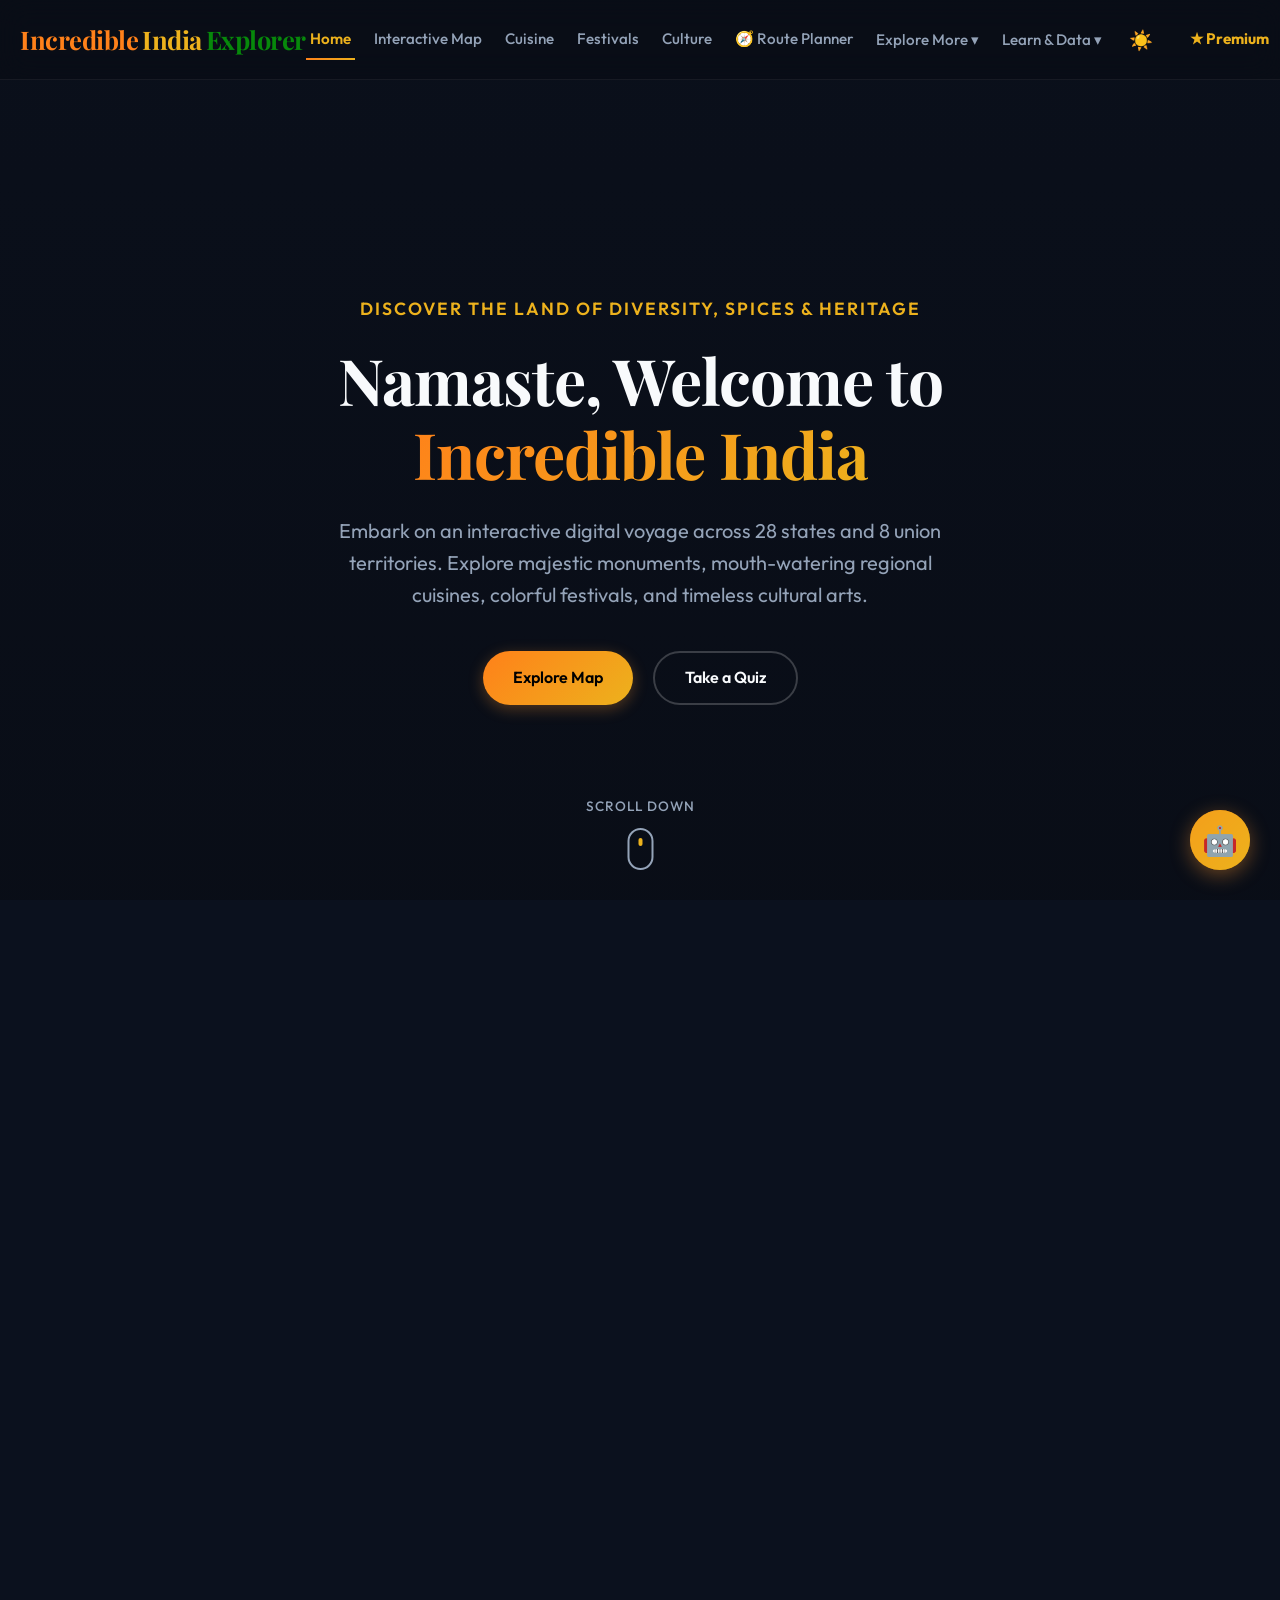
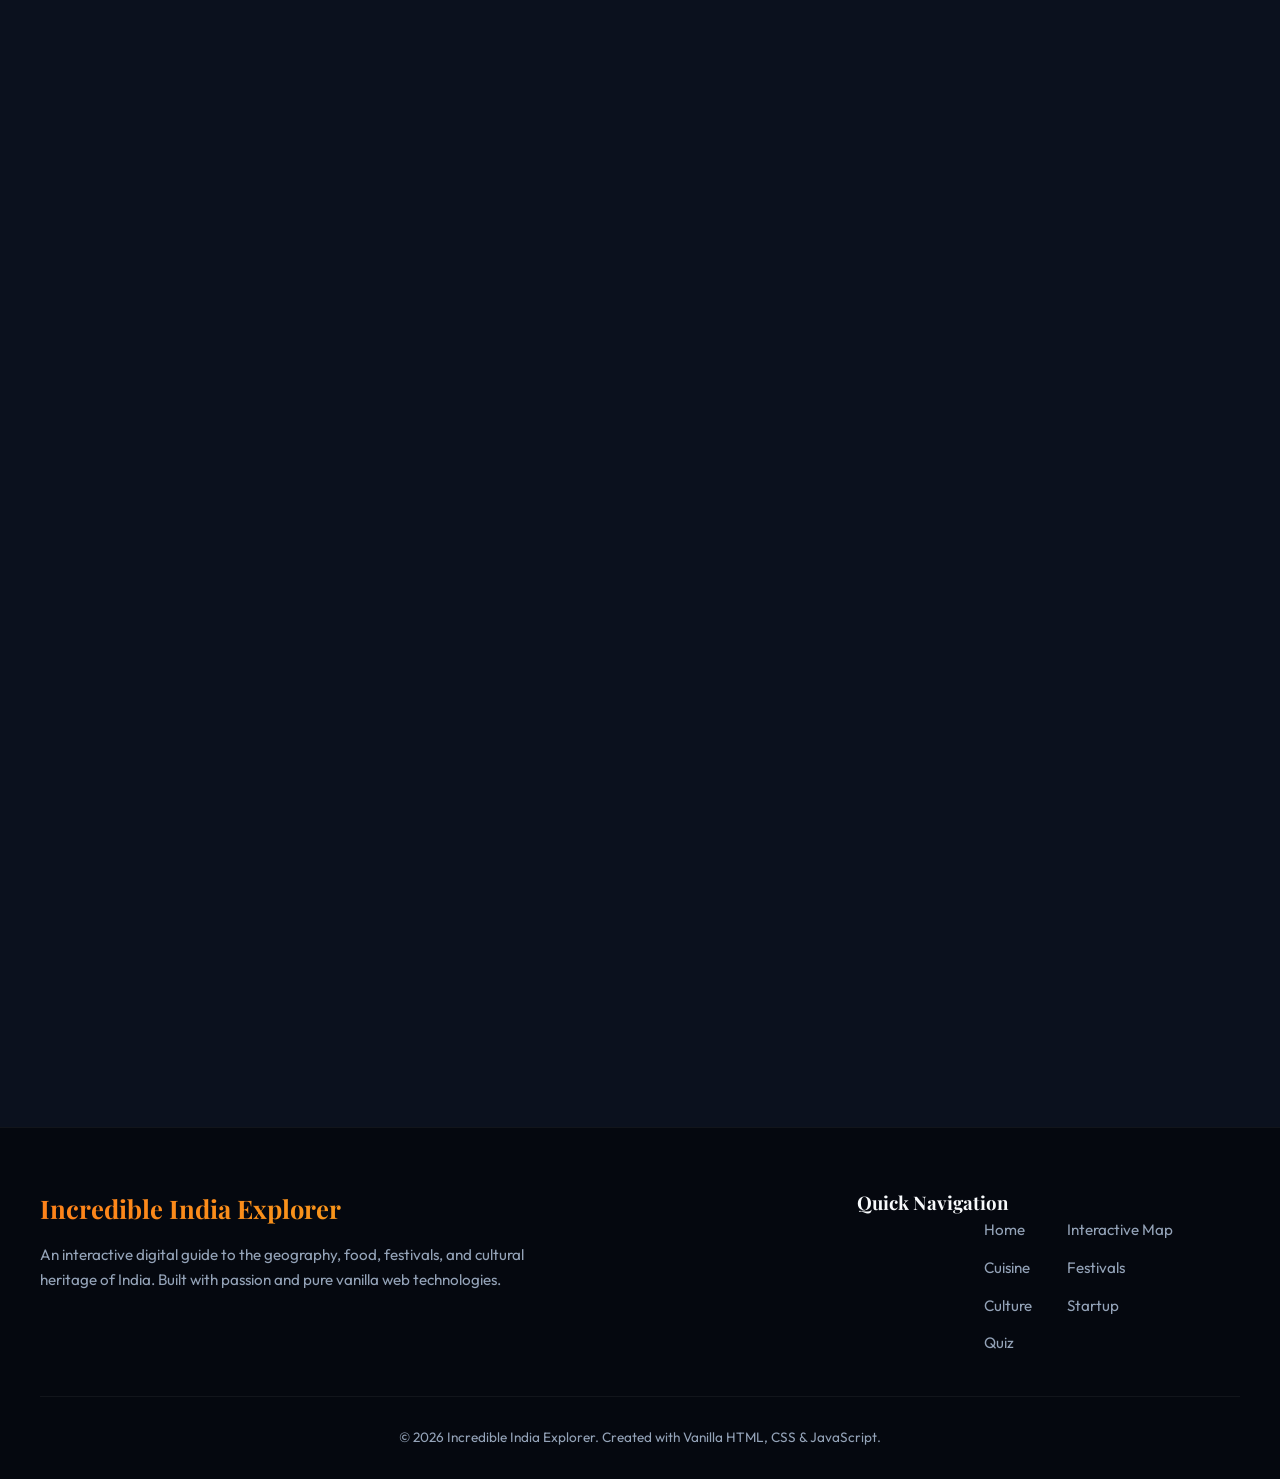
==== commit 96c1fa52: "Merge pull request #210 from shivi14112007-create/feature/interactive-route-planner-186 Feature/inte" ====
--- a/index.html
+++ b/index.html
@@ -2,6 +2,14 @@
 <html lang="en">
 
 <head>
+    <script>
+        (function() {
+            const theme = localStorage.getItem('theme') || 'dark';
+            if (theme === 'light') {
+                document.body.classList.add('light-theme');
+            }
+        })();
+    </script>
     <meta charset="UTF-8">
     <meta name="viewport" content="width=device-width, initial-scale=1.0">
     <meta name="description"
@@ -50,6 +58,7 @@
                 <a href="cuisine.html" class="nav-link" id="link-cuisine">Cuisine</a>
                 <a href="festivals.html" class="nav-link" id="link-festivals">Festivals</a>
                 <a href="culture.html" class="nav-link" id="link-culture">Culture</a>
+                <a class="nav-link" href="route-planner.html">🧭 Route Planner</a>
                 <div class="nav-dropdown">
                     <button class="nav-link dropdown-toggle" id="link-explore-more">Explore More ▾</button>
                     <div class="dropdown-menu">
@@ -101,7 +110,7 @@
 
         <!-- Hero Section -->
         <section id="home" class="hero-section scroll-section">
-            <video autoplay muted loop class="hero-video">
+            <video autoplay muted loop class="hero-video" poster="assets/hero_banner.png">
                 <source
                     src="https://assets.mixkit.co/videos/preview/mixkit-landscape-of-mountains-and-a-lake-at-sunset-31514-large.mp4"
                     type="video/mp4">
@@ -336,7 +345,7 @@
                     with passion and pure vanilla web technologies.</p>
             </div>
             <div class="footer-links">
-                <h4>Quick Navigation</h4>
+                <h3>Quick Navigation</h3>
                 <ul>
                     <li><a href="index.html#home">Home</a></li>
                     <li><a href="index.html#map">Interactive Map</a></li>
@@ -418,7 +427,7 @@
                     <div class="state-tab-panel hidden" id="state-tab-highlights">
                         <!-- Highlights Box -->
                         <div class="story-highlights-box" style="margin-top: 0;">
-                            <h4>Cultural & Culinary Highlights</h4>
+                            <h3>Cultural & Culinary Highlights</h3>
                             <div class="highlights-grid" id="state-story-highlights-grid">
                                 <!-- Injected by JS -->
                             </div>
@@ -495,7 +504,7 @@
                 <div class="chat-header-info">
                     <span class="bot-avatar">🤖</span>
                     <div>
-                        <h4 class="saffron">Bharat Guide</h4>
+                        <h3 class="saffron">Bharat Guide</h3>
                         <span class="online-status">Online • Ask about India</span>
                     </div>
                 </div>
@@ -524,12 +533,32 @@
     </div>
 
     <!-- JavaScript Files -->
-    <script src="data.js"></script>
-    <script src="chatbot-data.js"></script>
-    <script src="app.js"></script>
+    <script src="data.js" defer></script>
+    <script src="chatbot-data.js" defer></script>
+    <script src="app.js" defer></script>
     <script type="module" src="firebase-config.js"></script>
     <script type="module" src="auth.js"></script>
-    <script src="router.js"></script>
+    <script src="router.js" defer></script>
+
+    <button
+       id="install-pwa-btn"
+       style="
+         display:none;
+         position:fixed;
+         bottom:20px;
+         right:20px;
+         z-index:9999;
+         padding:12px 18px;
+         border:none;
+         border-radius:10px;
+         background:#FF9933;
+         color:#fff;
+         font-weight:600;
+         cursor:pointer;
+         box-shadow:0 4px 12px rgba(0,0,0,.25);
+    ">
+       📲 Install App
+    </button>
 </body>
 
 </html>
